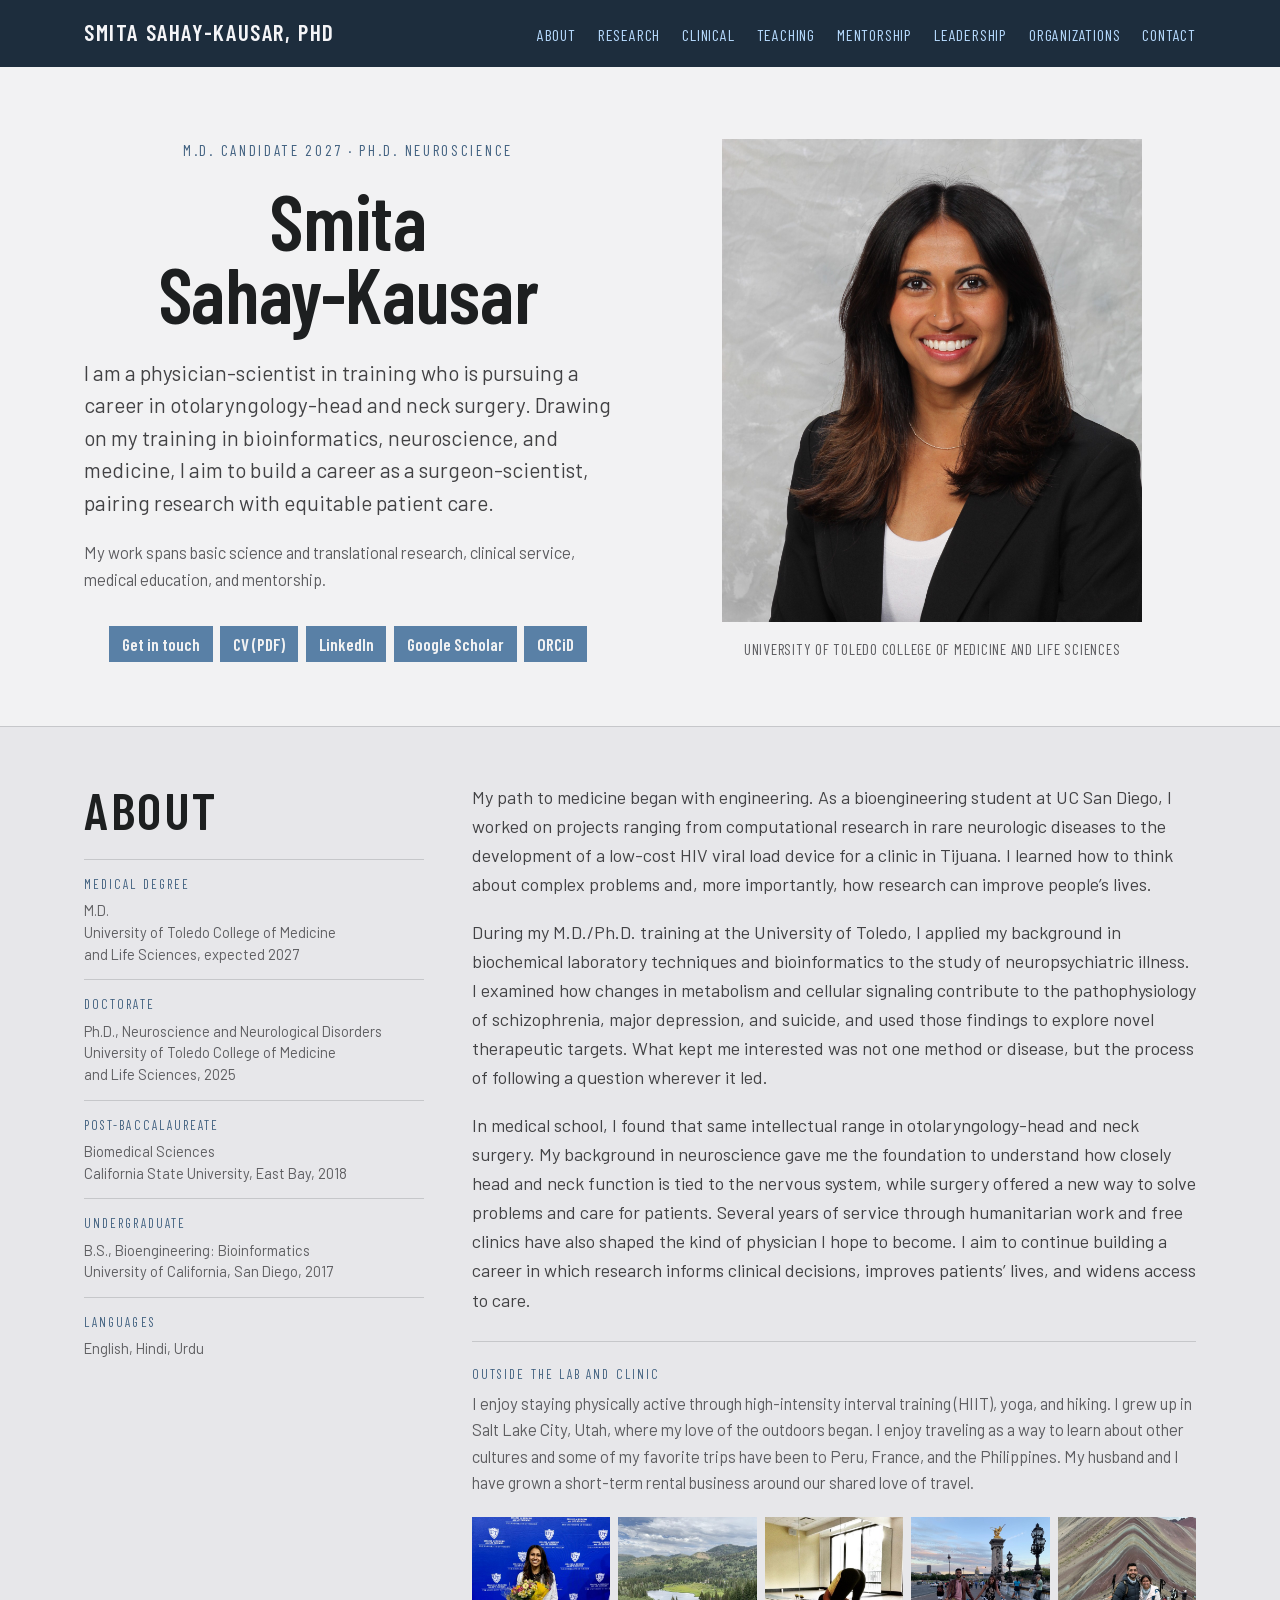
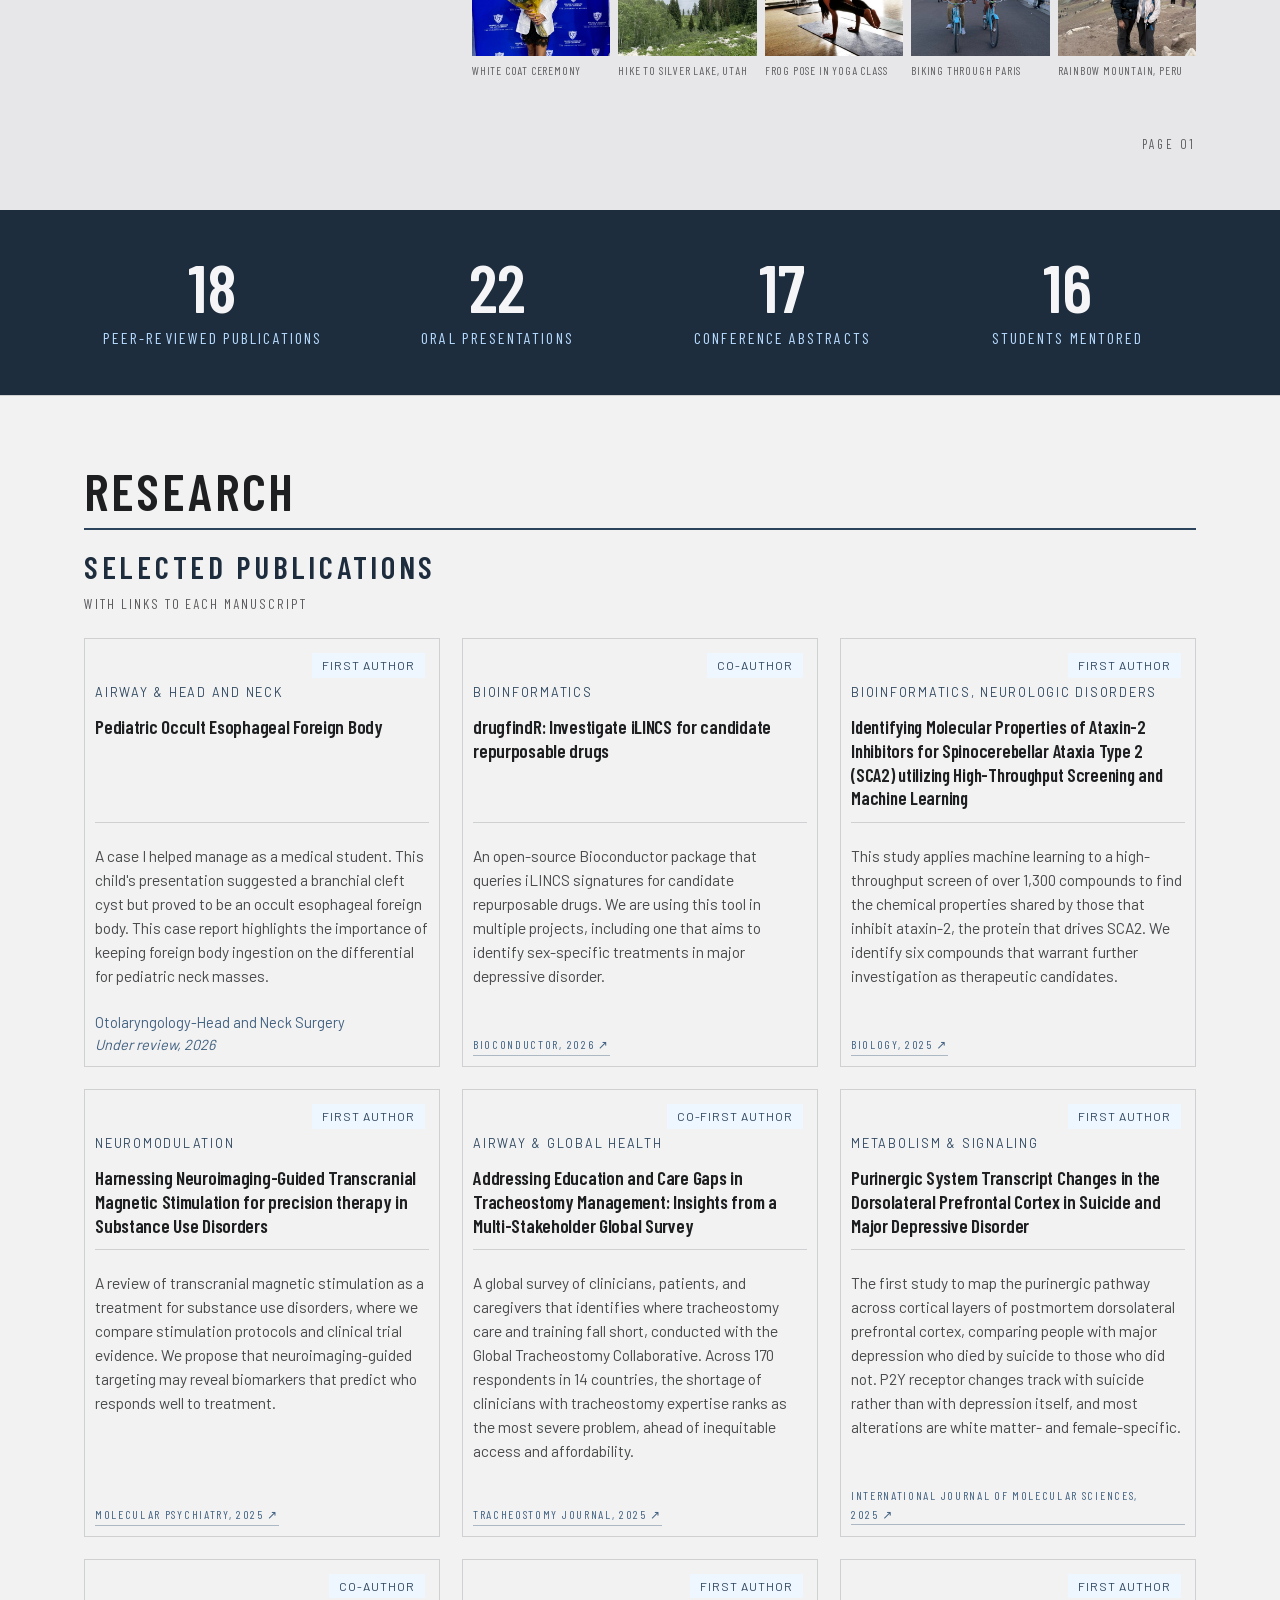
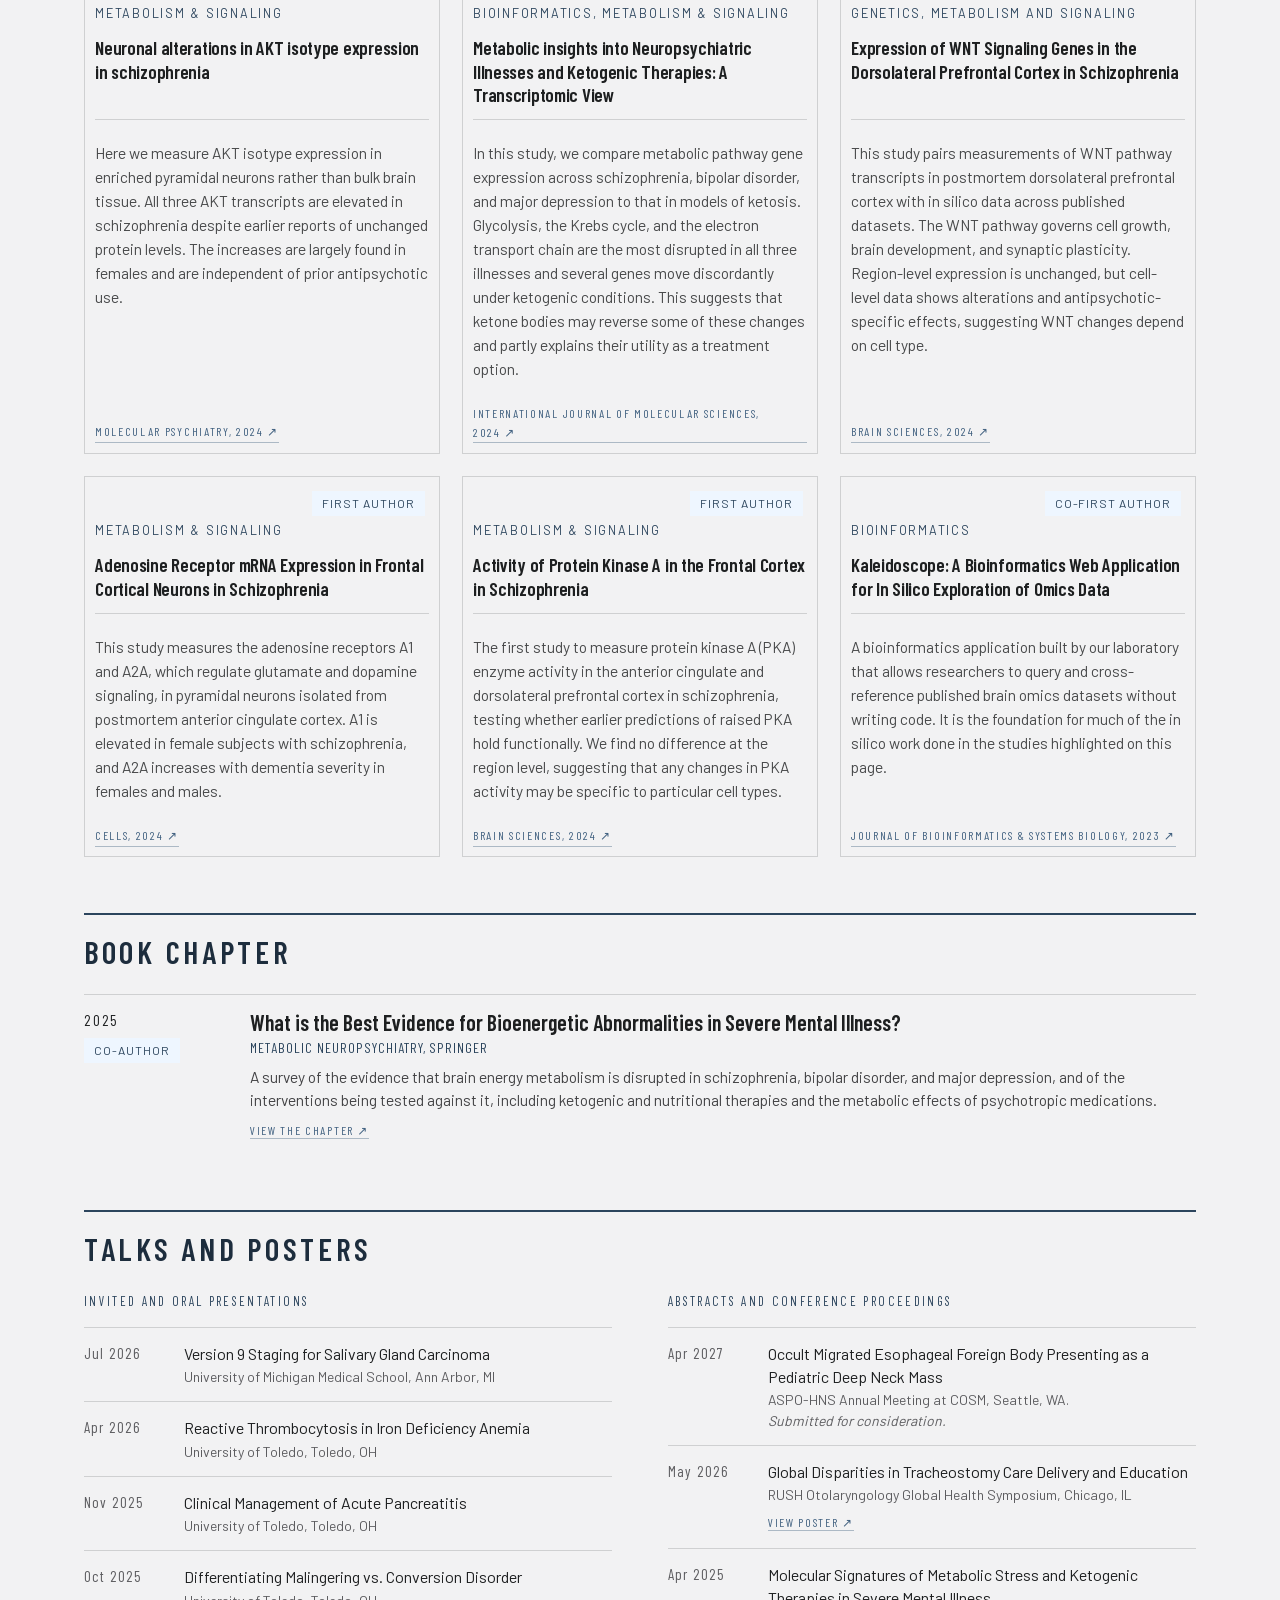
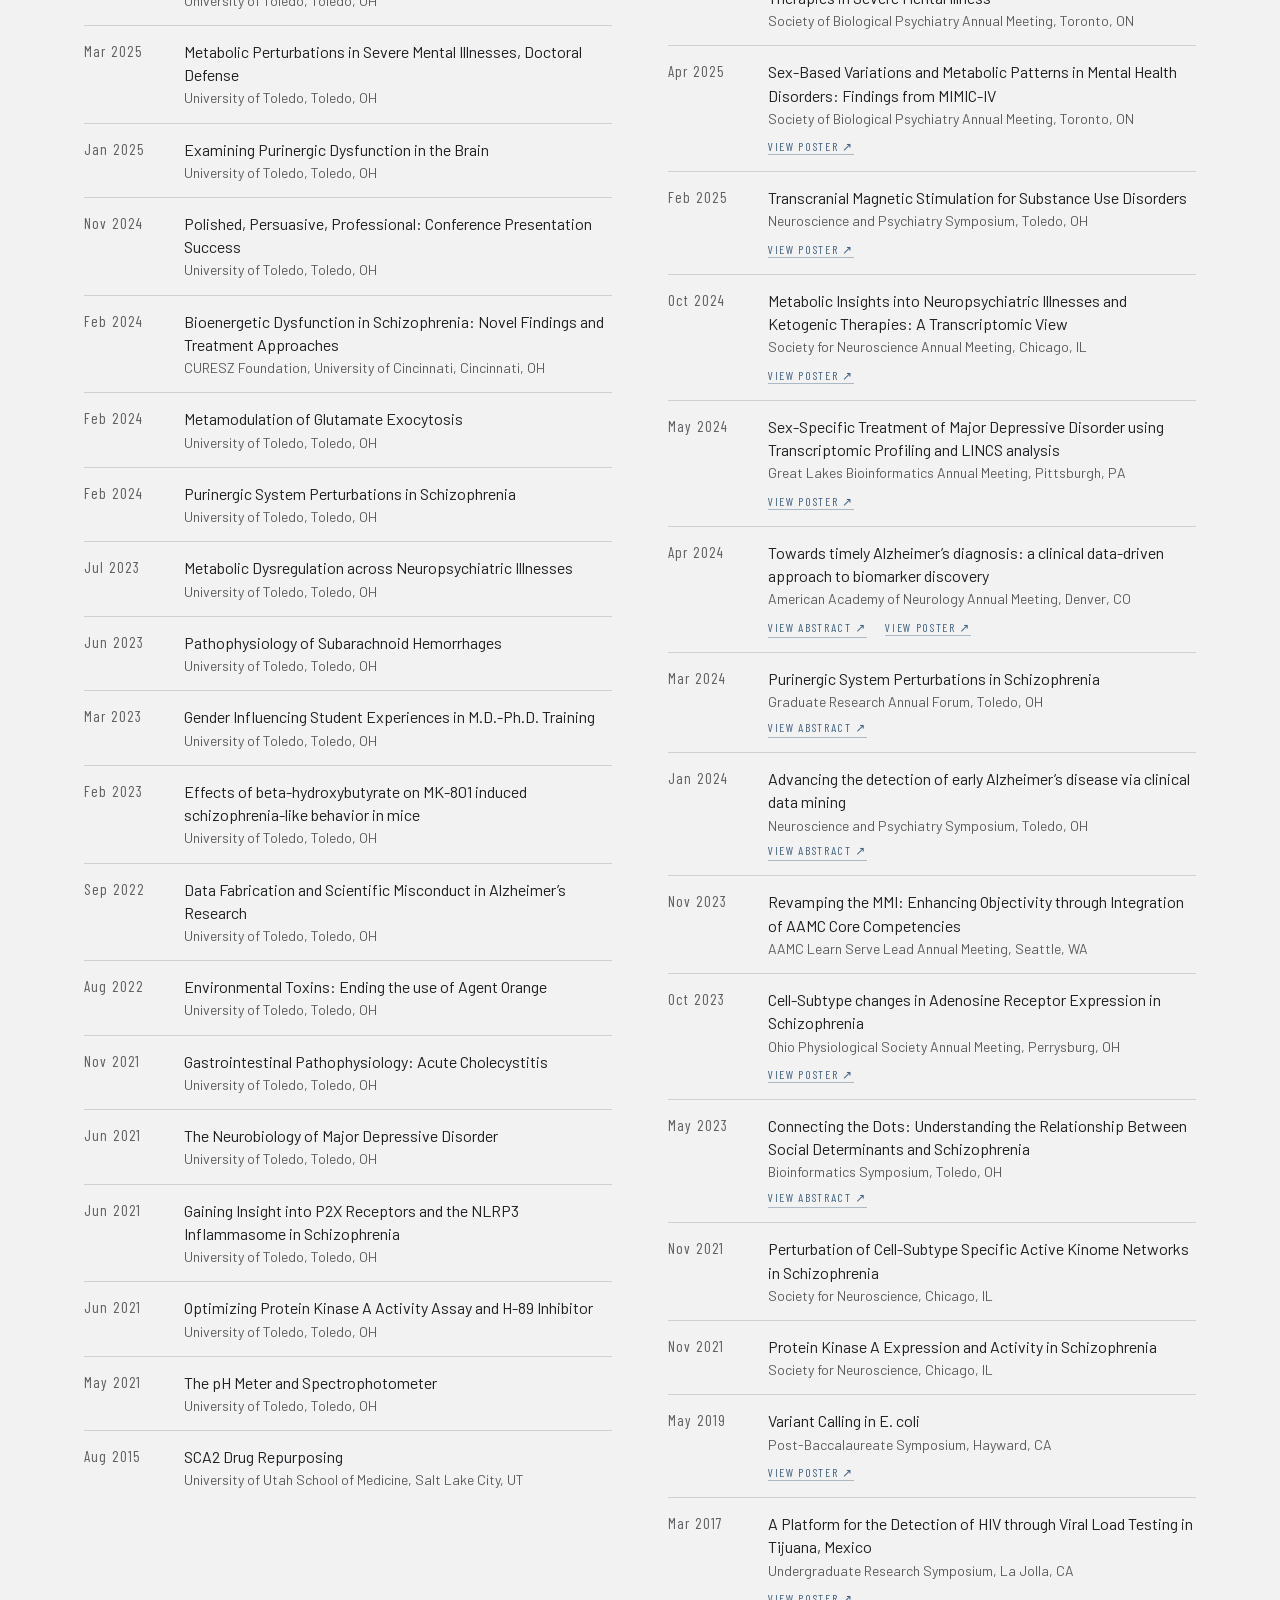
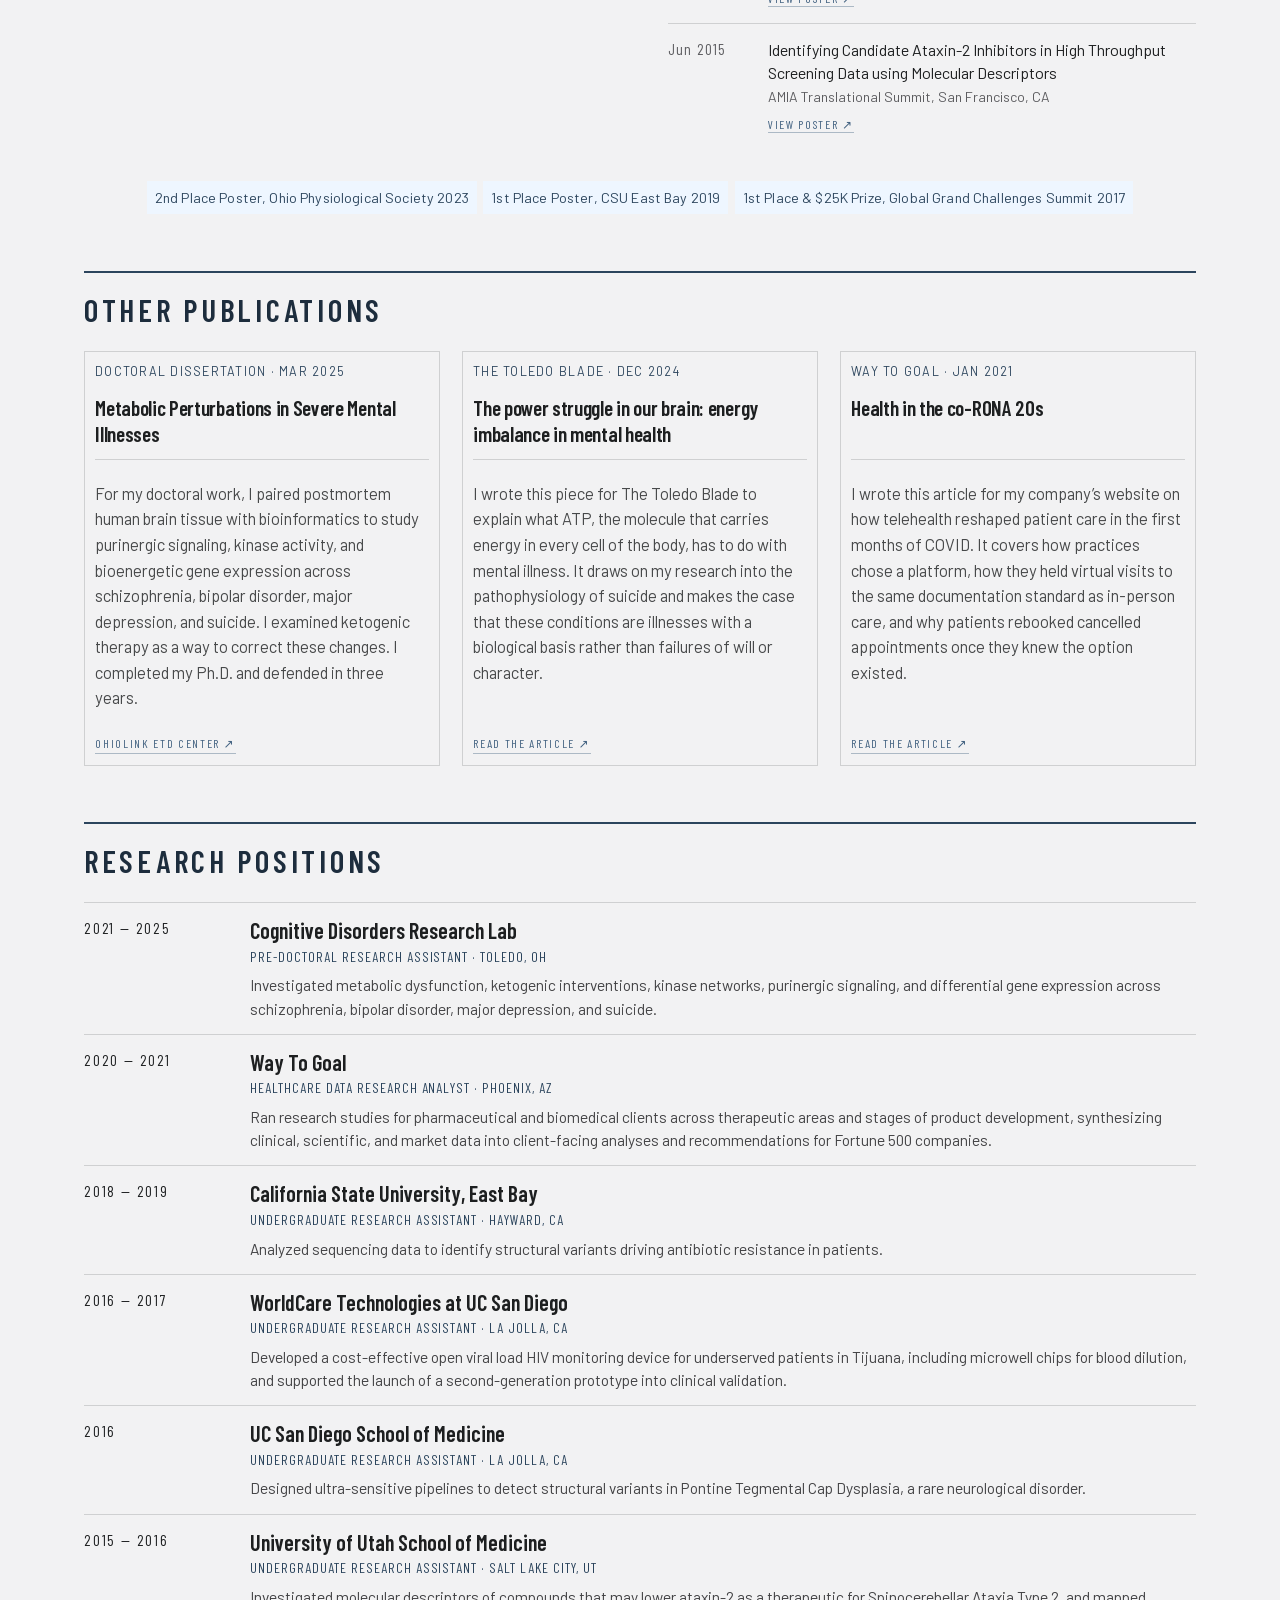
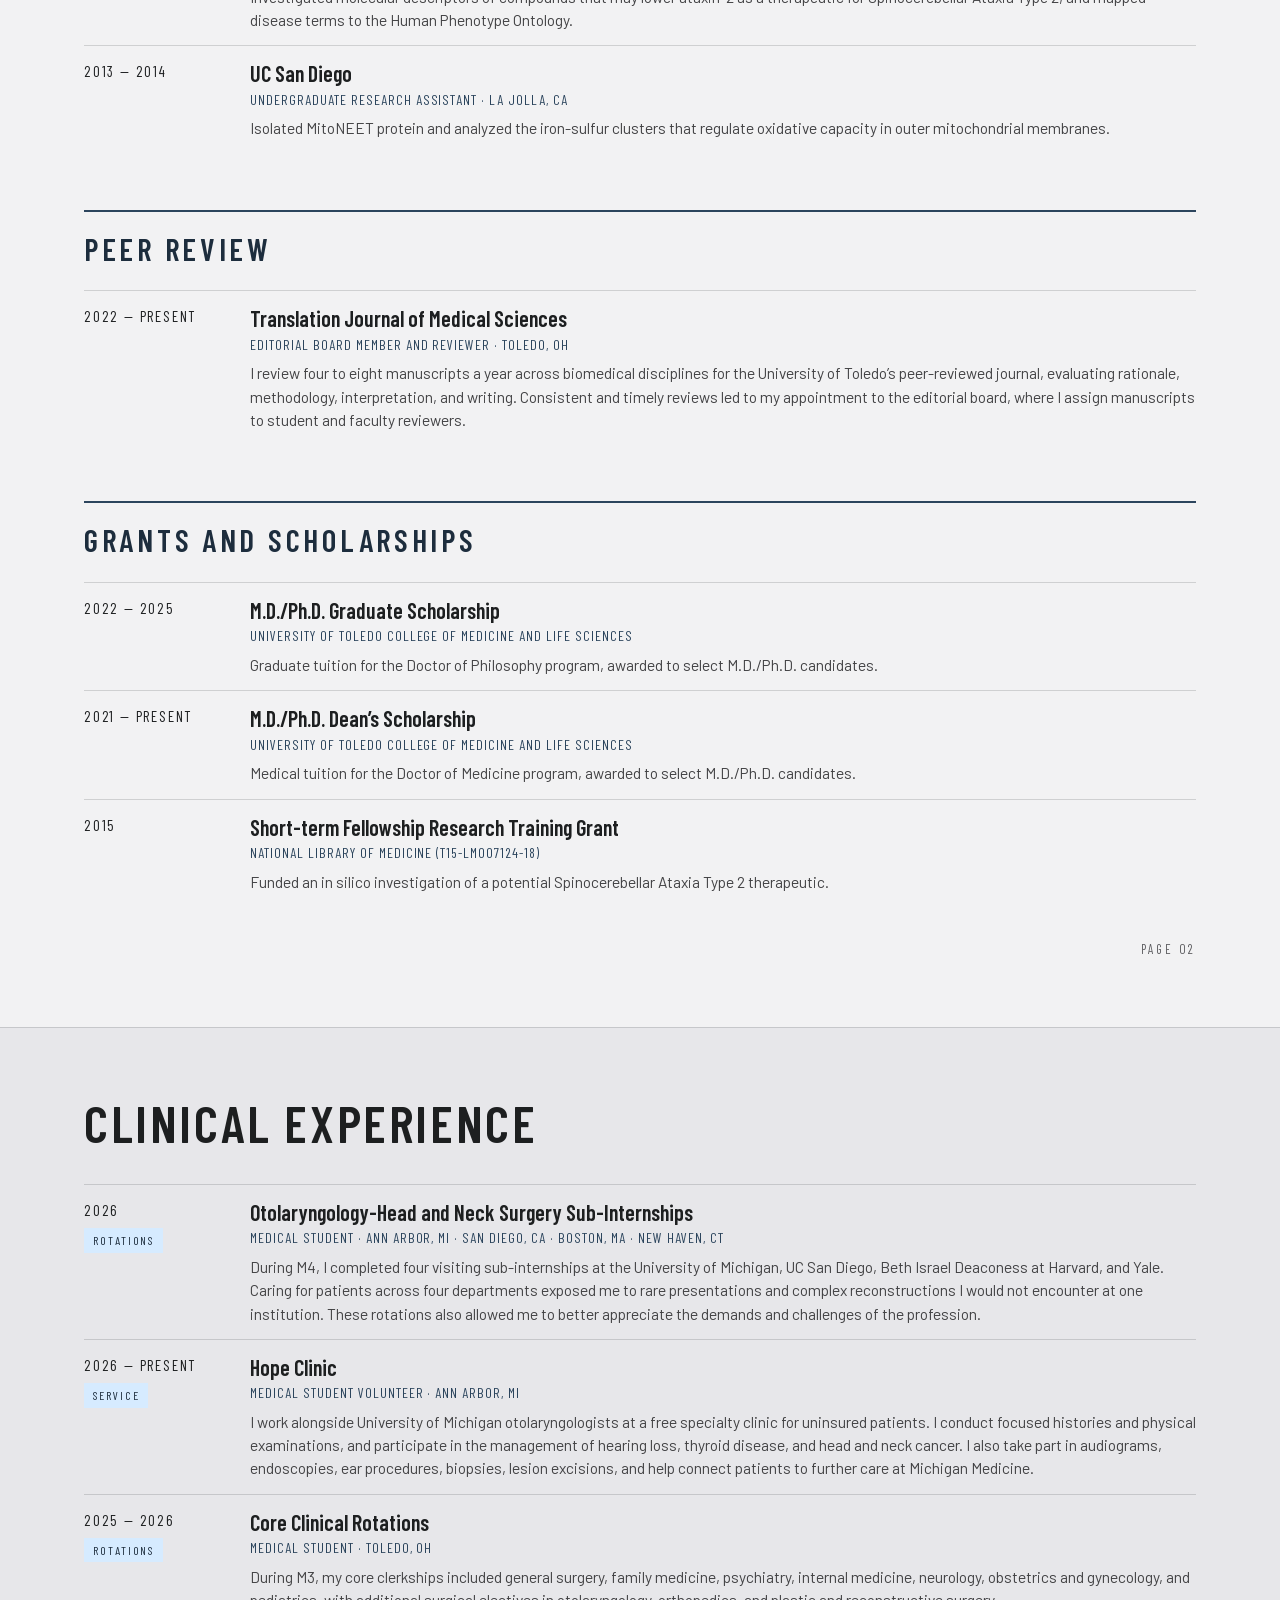
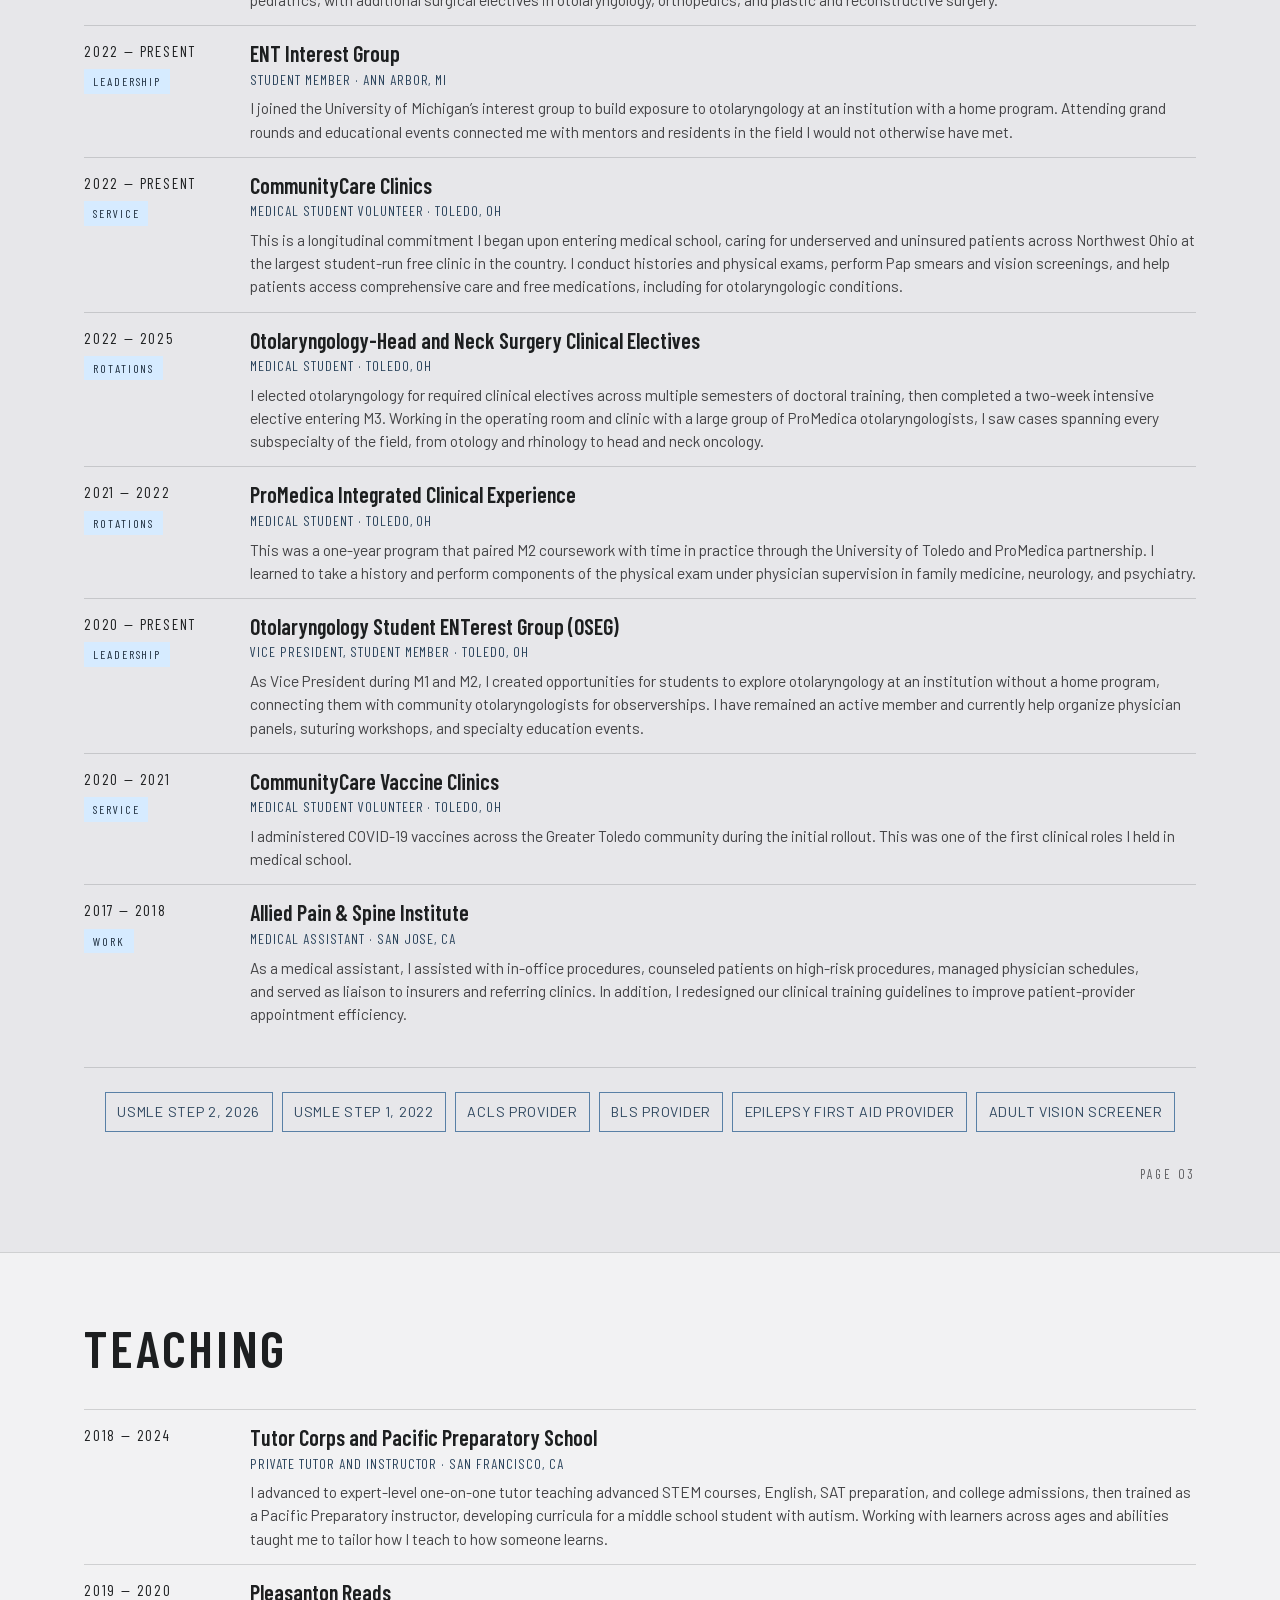
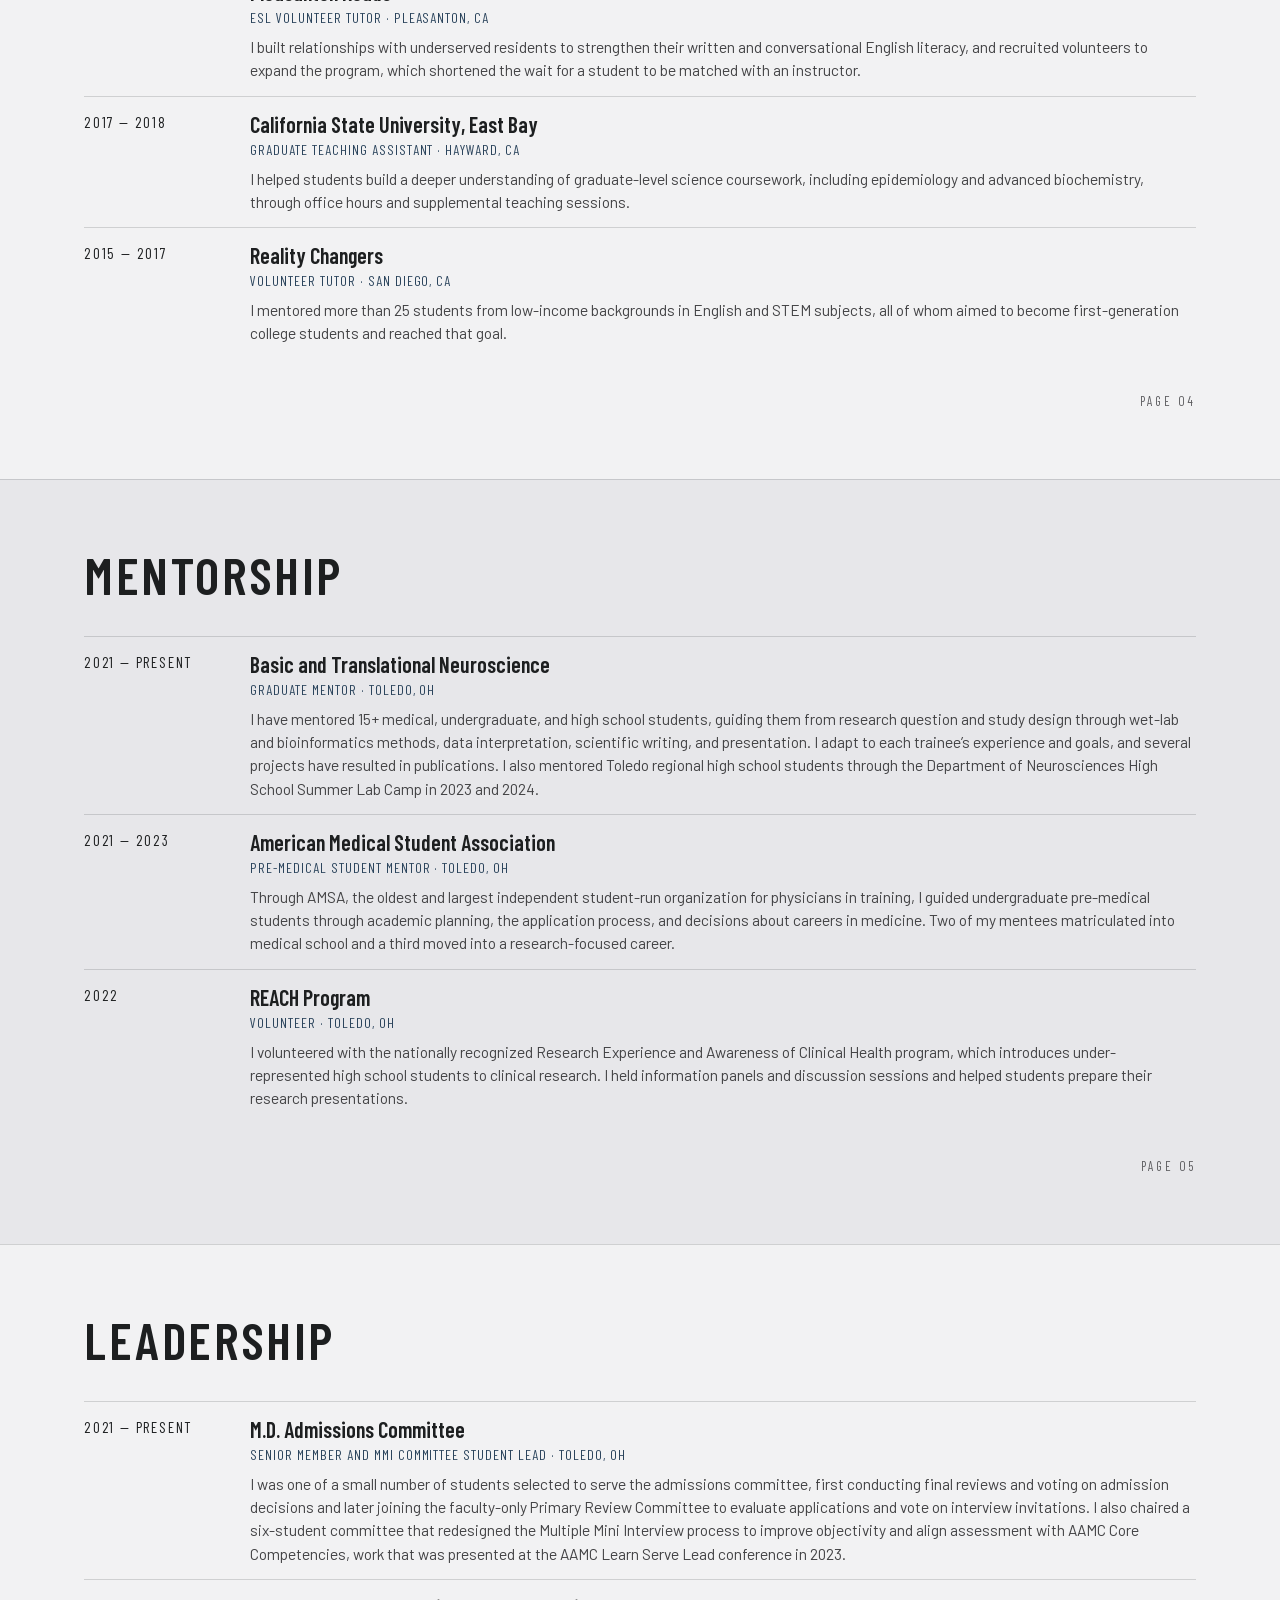
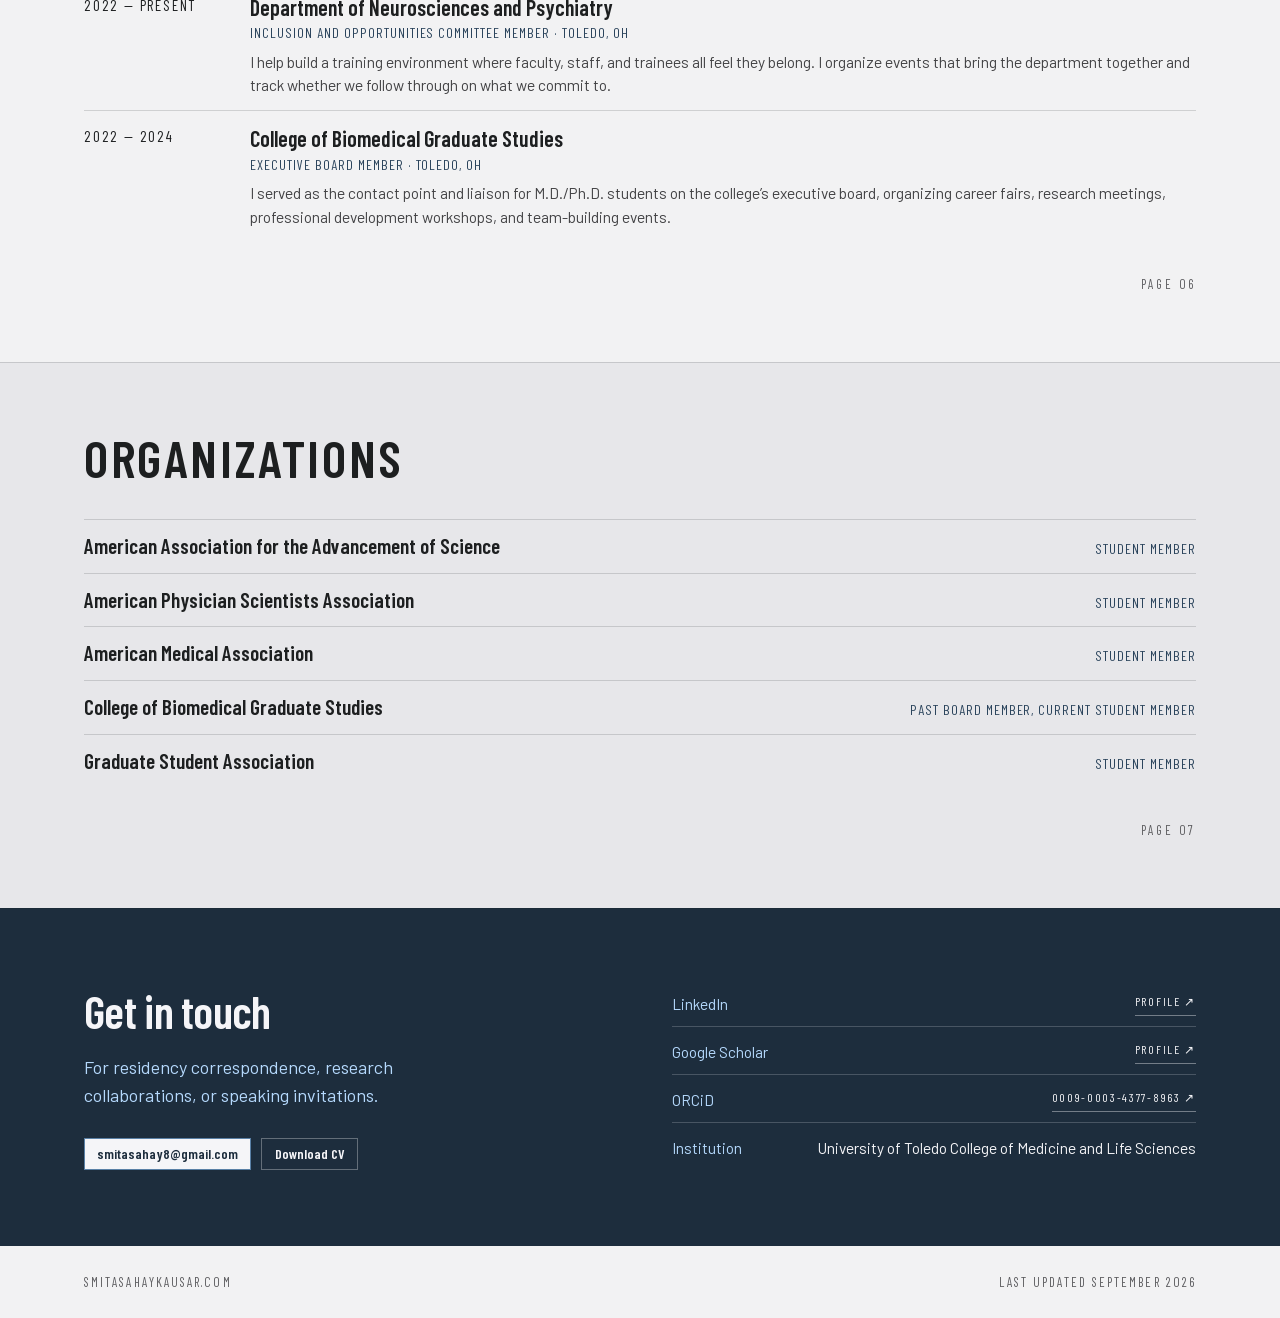
==== index.html @ 35d89036 "Drop the F1000Research record from the row that hosts the poster itself The Sex-Specific MDD row car" ====
<!DOCTYPE html>
<html lang="en">
<head>
<meta charset="utf-8">
<meta name="viewport" content="width=device-width, initial-scale=1">
<title>Smita Sahay-Kausar, Ph.D.</title>
<meta name="description" content="Smita Sahay-Kausar, M.D. candidate and Ph.D. in neuroscience at the University of Toledo College of Medicine and Life Sciences. Physician-scientist in training pursuing otolaryngology-head and neck surgery.">
<meta name="author" content="Smita Sahay-Kausar">
<link rel="icon" href="assets/img/favicon.svg" type="image/svg+xml">
<link rel="canonical" href="https://smitasahaykausar.com/">

<meta property="og:type" content="profile">
<meta property="og:title" content="Smita Sahay-Kausar, Ph.D.">
<meta property="og:description" content="Smita Sahay-Kausar, M.D. candidate and Ph.D. in neuroscience at the University of Toledo College of Medicine and Life Sciences. Physician-scientist in training pursuing otolaryngology-head and neck surgery.">
<meta property="og:url" content="https://smitasahaykausar.com/">
<meta property="og:image" content="https://smitasahaykausar.com/assets/img/portrait.jpg">
<meta property="og:image:alt" content="Smita Sahay-Kausar">
<meta property="og:site_name" content="Smita Sahay-Kausar">
<meta property="og:locale" content="en_US">
<meta name="twitter:card" content="summary_large_image">
<meta name="twitter:image" content="https://smitasahaykausar.com/assets/img/portrait.jpg">

<script type="application/ld+json">{"@context":"https://schema.org","@type":"Person","name":"Smita Sahay-Kausar","givenName":"Smita","familyName":"Sahay-Kausar","url":"https://smitasahaykausar.com/","image":"https://smitasahaykausar.com/assets/img/portrait.jpg","jobTitle":"M.D. Candidate, Ph.D.","description":"Smita Sahay-Kausar, M.D. candidate and Ph.D. in neuroscience at the University of Toledo College of Medicine and Life Sciences. Physician-scientist in training pursuing otolaryngology-head and neck surgery.","alumniOf":{"@type":"CollegeOrUniversity","name":"University of Toledo College of Medicine and Life Sciences"},"affiliation":{"@type":"CollegeOrUniversity","name":"University of Toledo College of Medicine and Life Sciences"},"knowsAbout":["Neuroscience","Bioinformatics","Psychiatry","Otolaryngology-Head and Neck Surgery","Physician-scientist training"],"identifier":{"@type":"PropertyValue","propertyID":"ORCID","value":"https://orcid.org/0009-0003-4377-8963"},"sameAs":["https://www.linkedin.com/in/smita-sahay-kausar-b8041ba9","https://scholar.google.com/citations?user=NZonuhoAAAAJ","https://orcid.org/0009-0003-4377-8963"]}</script>

<link rel="preload" href="assets/fonts/barlow-400-latin.woff2" as="font" type="font/woff2" crossorigin>
<link rel="preload" href="assets/fonts/barlow-condensed-600-latin.woff2" as="font" type="font/woff2" crossorigin>
<link rel="stylesheet" href="assets/css/site.css">
<link rel="stylesheet" href="assets/css/custom.css">
<script>
(function(){
  function init(){
    var header=document.querySelector('header'), hero=document.getElementById('top');
    if(!header||!hero){ return requestAnimationFrame(init); }
    function update(){
      var cut=hero.getBoundingClientRect().bottom-header.offsetHeight-8;
      header.setAttribute('data-mode', cut>0 ? 'dark' : 'light');
    }
    update();
    window.addEventListener('scroll',update,{passive:true});
    window.addEventListener('resize',update);
  }
  if(document.readyState==='loading'){ document.addEventListener('DOMContentLoaded',init); } else { init(); }
})();
</script>
</head>
<body>

<div style="min-height:100vh;background:var(--color-bg)">

  <header data-mode="dark" style="position:sticky;top:0;z-index:20;backdrop-filter:blur(8px);border-bottom:1px solid transparent">
    <div style="max-width:1160px;margin:0 auto;padding:15px 24px;display:flex;flex-wrap:wrap;align-items:baseline;justify-content:space-between;gap:12px 32px">
      <a href="#top" class="om-brand" style="font-family:var(--font-heading);font-weight:600;font-size:23px;letter-spacing:0.07em;text-transform:uppercase">Smita Sahay-Kausar, PhD</a>
      <nav style="display:flex;flex-wrap:wrap;align-items:baseline;justify-content:center;gap:10px 22px;font-size:16px;letter-spacing:0.05em;text-transform:uppercase;font-family:var(--font-heading)">
        <a href="#about">About</a>
        <a href="#research">Research</a>
        <a href="#clinical">Clinical</a>
        <a href="#teaching">Teaching</a>
        <a href="#mentorship">Mentorship</a>
        <a href="#leadership">Leadership</a>
        <a href="#organizations">Organizations</a>
        <a href="#contact">Contact</a>
      </nav>
    </div>
  </header>

  

  <section id="top" style="max-width:1160px;margin:0 auto;padding:72px 24px 64px;display:grid;grid-template-columns:repeat(auto-fit,minmax(340px,1fr));gap:56px;align-items:center">
    <div>
      <div style="display:flex;align-items:center;justify-content:center;gap:12px;margin-bottom:22px">
        <span style="font-family: var(--font-heading); font-size: 15px; letter-spacing: 0.18em; text-transform: uppercase; color: var(--color-accent-700); text-align: center">M.D. Candidate 2027 · Ph.D. Neuroscience</span>
      </div>
      <h1 style="font-family: var(--font-heading); font-weight: 600; font-size: clamp(44px,8vw,78px); line-height: 0.94; letter-spacing: -0.005em; margin: 0 0 26px; text-align: center">Smita <br>Sahay-Kausar</h1>
      <p style="font-size:21px;line-height:1.55;max-width:53ch;margin:0 0 20px;color:var(--color-neutral-800);text-wrap:pretty">I am a physician-scientist in training who is pursuing a career in otolaryngology-head and neck surgery. Drawing on my training in bioinformatics, neuroscience, and medicine, I aim to build a career as a surgeon-scientist, pairing research with equitable patient care.<br></p>
      <p style="font-size:16.5px;line-height:1.6;max-width:56ch;margin:0 0 34px;color:var(--color-neutral-700);text-wrap:pretty">My work spans basic science and translational research, clinical service, medical education, and mentorship.</p>
      <div style="display:flex;flex-wrap:nowrap;gap:0.5em;justify-content:center;margin:0 auto;container-type:inline-size">
        <a class="btn btn-primary" href="#contact" style="font-size:clamp(12px,3.4cqi,17px);padding-left:0.7em;padding-right:0.7em;white-space:nowrap">Get in touch</a>
        <a class="btn btn-primary pdf-link" data-pdf hidden href="cv/smita-sahay-kausar-cv.pdf" style="font-size:clamp(12px,3.4cqi,17px);padding-left:0.7em;padding-right:0.7em;white-space:nowrap" target="_blank" rel="noopener noreferrer">CV (PDF)</a>
        <a class="btn btn-primary" href="https://www.linkedin.com/in/smita-sahay-kausar-b8041ba9" style="font-size:clamp(12px,3.4cqi,17px);padding-left:0.7em;padding-right:0.7em;white-space:nowrap" target="_blank" rel="noopener noreferrer">LinkedIn</a>
        <a class="btn btn-primary" href="https://scholar.google.com/citations?user=NZonuhoAAAAJ" style="font-size:clamp(12px,3.4cqi,17px);padding-left:0.7em;padding-right:0.7em;white-space:nowrap" target="_blank" rel="noopener noreferrer">Google Scholar</a>
        <a class="btn btn-primary" href="https://orcid.org/0009-0003-4377-8963" style="font-size:clamp(12px,3.4cqi,17px);padding-left:0.7em;padding-right:0.7em;white-space:nowrap" target="_blank" rel="noopener noreferrer">ORCiD</a>
      </div>
    </div>
    <div style="display:flex;flex-direction:column;align-items:center">
      <div style="position:relative;width:100%;max-width:420px;overflow:hidden;background:var(--color-neutral-200)">
        <div style="width:100%;padding-top:115%"></div>
        <img src="assets/img/portrait.jpg" alt="Smita Sahay-Kausar" style="position:absolute;top:0;left:0;width:100%;height:100%;object-fit:cover;object-position:62% 36%;transform:scale(1);transform-origin:62% 36%;display:block">
      </div>
      <p style="font-family:var(--font-heading);font-size:clamp(11px,1.35vw,15px);letter-spacing:0.05em;text-transform:uppercase;color:var(--color-neutral-700);margin:16px auto 0;width:max-content;text-align:center;white-space:nowrap">University of Toledo College of Medicine and Life Sciences</p>
    </div>
  </section><section id="about" style="border-top:1px solid var(--color-divider);background:var(--color-neutral-200)">
    <div style="max-width:1160px;margin:0 auto;padding:56px 24px;display:grid;grid-template-columns:minmax(300px,340px) minmax(0,1fr);gap:24px 48px;align-items:start">
      <div>
        <h2 style="font-family:var(--font-heading);font-weight:600;font-size:clamp(38px,5.5vw,52px);line-height:1;letter-spacing:0.05em;text-transform:uppercase;margin:0 0 24px">About</h2>
        <div style="display:flex;flex-direction:column;gap:14px">
          <div style="padding:14px 0 0;border-top:1px solid var(--color-divider)">
            <div style="font-family:var(--font-heading);font-size:13px;letter-spacing:0.16em;text-transform:uppercase;color:var(--color-accent-700);margin-bottom:6px">Medical degree</div>
            <div style="font-size:14.5px;line-height:1.5;color:var(--color-neutral-700)">M.D.<br>University of Toledo College of Medicine<br>and Life Sciences, expected 2027</div>
          </div>
          <div style="padding:14px 0 0;border-top:1px solid var(--color-divider)">
            <div style="font-family:var(--font-heading);font-size:13px;letter-spacing:0.16em;text-transform:uppercase;color:var(--color-accent-700);margin-bottom:6px">Doctorate</div>
            <div style="font-size:14.5px;line-height:1.5;color:var(--color-neutral-700)"><span style="white-space:nowrap">Ph.D., Neuroscience and Neurological Disorders</span><br>University of Toledo College of Medicine<br>and Life Sciences, 2025</div>
          </div>
          <div style="padding:14px 0 0;border-top:1px solid var(--color-divider)">
            <div style="font-family:var(--font-heading);font-size:13px;letter-spacing:0.16em;text-transform:uppercase;color:var(--color-accent-700);margin-bottom:6px">Post-baccalaureate</div>
            <div style="font-size:14.5px;line-height:1.5;color:var(--color-neutral-700)">Biomedical Sciences<br>California State University, East Bay, 2018</div>
          </div>
          <div style="padding:14px 0 0;border-top:1px solid var(--color-divider)">
            <div style="font-family:var(--font-heading);font-size:13px;letter-spacing:0.16em;text-transform:uppercase;color:var(--color-accent-700);margin-bottom:6px">Undergraduate</div>
            <div style="font-size:14.5px;line-height:1.5;color:var(--color-neutral-700)">B.S., Bioengineering: Bioinformatics<br>University of California, San Diego, 2017</div>
          </div>
          <div style="padding:14px 0 0;border-top:1px solid var(--color-divider)">
            <div style="font-family:var(--font-heading);font-size:13px;letter-spacing:0.16em;text-transform:uppercase;color:var(--color-accent-700);margin-bottom:6px">Languages</div>
            <div style="font-size:14.5px;line-height:1.5;color:var(--color-neutral-700)">English, Hindi, Urdu</div>
          </div>
        </div>
      </div>
      <div>
        <p style="font-size:18px;line-height:1.62;margin:0 0 18px;color:var(--color-neutral-800);text-wrap:pretty">My path to medicine began with engineering. As a bioengineering student at UC San Diego, I worked on projects ranging from computational research in rare neurologic diseases to the development of a low-cost HIV viral load device for a clinic in Tijuana. I learned how to think about complex problems and, more importantly, how research can improve people’s lives.</p>
        <p style="font-size:18px;line-height:1.62;margin:0 0 18px;color:var(--color-neutral-800);text-wrap:pretty">During my M.D./Ph.D. training at the University of Toledo, I applied my background in biochemical laboratory techniques and bioinformatics to the study of neuropsychiatric illness. I examined how changes in metabolism and cellular signaling contribute to the pathophysiology of schizophrenia, major depression, and suicide, and used those findings to explore novel therapeutic targets. What kept me interested was not one method or disease, but the process of following a question wherever it led.</p>
        <p style="font-size:18px;line-height:1.62;margin:0 0 18px;color:var(--color-neutral-800);text-wrap:pretty">In medical school, I found that same intellectual range in otolaryngology-head and neck surgery. My background in neuroscience gave me the foundation to understand how closely head and neck function is tied to the nervous system, while surgery offered a new way to solve problems and care for patients. Several years of service through humanitarian work and free clinics have also shaped the kind of physician I hope to become. I aim to continue building a career in which research informs clinical decisions, improves patients’ lives, and widens access to care.</p>
        <div style="margin:26px 0 0;padding:22px 0 0;border-top:1px solid var(--color-divider);display:block">
          <div>
            <div style="font-family:var(--font-heading);font-size:13px;letter-spacing:0.16em;text-transform:uppercase;color:var(--color-accent-700);margin-bottom:6px">Outside the lab and clinic</div>
            <p style="font-size:16.5px;line-height:1.6;margin:0;color:var(--color-neutral-700);text-wrap:pretty">I enjoy staying physically active through high-intensity interval training (HIIT), yoga, and hiking. I grew up in Salt Lake City, Utah, where my love of the outdoors began. I enjoy traveling as a way to learn about other cultures and some of my favorite trips have been to Peru, France, and the Philippines. My husband and I have grown a short-term rental business around our shared love of travel.</p>
          </div>
        </div>
        <div style="margin:22px 0 0;display:grid;grid-template-columns:repeat(5,minmax(0,1fr));gap:8px">
            <figure style="margin:0">
              <div style="position:relative;aspect-ratio:1/1;overflow:hidden;background:var(--color-neutral-200)">
                <img src="assets/img/white-coat-ceremony.jpg" alt="White Coat Ceremony" style="position:absolute;top:0;left:0;width:100%;height:100%;object-fit:cover;display:block">
              </div>
              <figcaption style="margin:7px 0 0;font-family:var(--font-heading);font-size:11.5px;letter-spacing:0.07em;text-transform:uppercase;line-height:1.3;overflow-wrap:anywhere;color:var(--color-neutral-700)">White Coat Ceremony</figcaption>
            </figure>
            <figure style="margin:0">
              <div style="position:relative;aspect-ratio:1/1;overflow:hidden;background:var(--color-neutral-200)">
                <img src="assets/img/silver-lake-utah.jpg" alt="Hike to Silver Lake in Utah" style="position:absolute;top:0;left:0;width:100%;height:100%;object-fit:cover;display:block">
              </div>
              <figcaption style="margin:7px 0 0;font-family:var(--font-heading);font-size:11.5px;letter-spacing:0.07em;text-transform:uppercase;line-height:1.3;overflow-wrap:anywhere;color:var(--color-neutral-700)">HIKE TO SILVER LAKE, UTAH</figcaption>
            </figure>
            <figure style="margin:0">
              <div style="position:relative;aspect-ratio:1/1;overflow:hidden;background:var(--color-neutral-200)">
                <img src="assets/img/yoga.jpg" alt="Frog pose in yoga class" style="position:absolute;top:0;left:0;width:100%;height:100%;object-fit:cover;display:block">
              </div>
              <figcaption style="margin:7px 0 0;font-family:var(--font-heading);font-size:11.5px;letter-spacing:0.07em;text-transform:uppercase;line-height:1.3;overflow-wrap:anywhere;color:var(--color-neutral-700)">Frog pose in yoga class</figcaption>
            </figure>
            <figure style="margin:0">
              <div style="position:relative;aspect-ratio:1/1;overflow:hidden;background:var(--color-neutral-200)">
                <img src="assets/img/paris.jpg" alt="Biking through Paris" style="position:absolute;top:0;left:0;width:100%;height:100%;object-fit:cover;display:block">
              </div>
              <figcaption style="margin:7px 0 0;font-family:var(--font-heading);font-size:11.5px;letter-spacing:0.07em;text-transform:uppercase;line-height:1.3;overflow-wrap:anywhere;color:var(--color-neutral-700)">Biking through Paris</figcaption>
            </figure>
            <figure style="margin:0">
              <div style="position:relative;aspect-ratio:1/1;overflow:hidden;background:var(--color-neutral-200)">
                <img src="assets/img/rainbow-mountain-peru.jpg" alt="Top of Rainbow Mountain, Peru" style="position:absolute;top:0;left:0;width:100%;height:100%;object-fit:cover;display:block">
              </div>
              <figcaption style="margin:7px 0 0;font-family:var(--font-heading);font-size:11.5px;letter-spacing:0.07em;text-transform:uppercase;line-height:1.3;overflow-wrap:anywhere;color:var(--color-neutral-700)">RAINBOW MOUNTAIN, PERU</figcaption>
            </figure>
        </div>
      </div>
      <div style="grid-column:1/-1;font-family:var(--font-heading);font-size:13px;letter-spacing:0.2em;text-transform:uppercase;color:var(--color-neutral-700);text-align:right;margin-top:32px">Page 01</div>
    </div>
  </section>

  <section style="background:var(--color-accent-900);color:var(--color-neutral-100)">
    <div style="max-width:1160px;margin:0 auto;padding:44px 24px;display:grid;grid-template-columns:repeat(auto-fit,minmax(200px,1fr));gap:28px;text-align:center;justify-items:center">
      <div>
        <div style="font-family:var(--font-heading);font-size:clamp(52px,7vw,68px);line-height:0.95;font-weight:600">18</div>
        <div style="font-family:var(--font-heading);font-size:16px;letter-spacing:0.13em;text-transform:uppercase;color:var(--color-accent-300);margin-top:8px">Peer-reviewed publications</div>
      </div>
      <div>
        <div style="font-family:var(--font-heading);font-size:clamp(52px,7vw,68px);line-height:0.95;font-weight:600">22</div>
        <div style="font-family:var(--font-heading);font-size:16px;letter-spacing:0.13em;text-transform:uppercase;color:var(--color-accent-300);margin-top:8px">Oral presentations</div>
      </div>
      <div>
        <div style="font-family:var(--font-heading);font-size:clamp(52px,7vw,68px);line-height:0.95;font-weight:600">17</div>
        <div style="font-family:var(--font-heading);font-size:16px;letter-spacing:0.13em;text-transform:uppercase;color:var(--color-accent-300);margin-top:8px">Conference abstracts</div>
      </div>
      <div>
        <div style="font-family:var(--font-heading);font-size:clamp(52px,7vw,68px);line-height:0.95;font-weight:600">16</div>
        <div style="font-family:var(--font-heading);font-size:16px;letter-spacing:0.13em;text-transform:uppercase;color:var(--color-accent-300);margin-top:8px">Students mentored</div>
      </div>
    </div>
  </section>

  <section id="research" style="border-top:1px solid var(--color-divider)">
    <div style="max-width:1160px;margin:0 auto;padding:68px 24px">
      <div style="margin-bottom:12px">
        <h2 style="font-family:var(--font-heading);font-weight:600;font-size:clamp(38px,5.5vw,52px);line-height:1;letter-spacing:0.05em;text-transform:uppercase;margin:0">Research</h2>
      </div>
      <div style="margin:8px 0 24px;padding-top:20px;border-top:2px solid var(--color-accent-800)">
        <h3 style="font-family:var(--font-heading);font-weight:600;font-size:clamp(24px,2.9vw,31px);letter-spacing:0.12em;text-transform:uppercase;color:var(--color-accent-900);margin:0">SELECTED PUBLICATIONS</h3>
        <p style="font-family:var(--font-heading);font-size:14px;letter-spacing:0.14em;line-height:1.5;margin:8px 0 0;color:var(--color-neutral-700)">WITH LINKS TO EACH MANUSCRIPT</p>
      </div>
      <div style="display:grid;grid-template-columns:repeat(auto-fit,minmax(280px,1fr));gap:22px;grid-auto-rows:auto">
        <article class="card" data-paper-pdf="papers/2026-pediatric-esophageal-foreign-body.pdf" data-paper-title="Pediatric Occult Esophageal Foreign Body" data-paper-venue="Otolaryngology-Head and Neck Surgery, under review" style="border:1px solid var(--color-divider);position:relative;display:grid;grid-row:span 4;grid-template-rows:subgrid;align-content:start;padding-top:44px">
          <span class="tag tag-accent" style="position:absolute;top:14px;right:14px;font-size:12px;text-transform:uppercase;letter-spacing:0.08em">First Author</span>
          <div class="card-kicker" style="font-size:12.5px;color:var(--color-accent-800);letter-spacing:0.14em">Airway &amp; head and neck</div>
          <h3 class="card-title" style="font-size:19px;line-height:1.25;margin:6px 0 0;display:flex;align-items:flex-start;border-bottom:1px solid var(--color-divider);padding-bottom:12px">Pediatric Occult Esophageal Foreign Body</h3>
          <p class="card-body" style="font-size:15.5px;line-height:1.55;margin:14px 0 0;align-self:start">A case I helped manage as a medical student. This child's presentation suggested a branchial cleft cyst but proved to be an occult esophageal foreign body. This case report highlights the importance of keeping foreign body ingestion on the differential for pediatric neck masses.</p>
          <div class="card-meta" style="font-size:14.5px;padding-top:16px;container-type:inline-size;align-self:end;color:var(--color-accent-700);display:block"><span style="font-size:14.5px;white-space:nowrap">Otolaryngology-Head and Neck Surgery</span><br><em>Under review, 2026</em><div class="paper-actions" data-pdf hidden><button class="paper-read" type="button">Read paper</button><a href="papers/2026-pediatric-esophageal-foreign-body.pdf" class="pdf-a" download>PDF</a></div></div>
        </article>
        <article class="card" data-paper-pdf="papers/2026-drugfindr.pdf" data-paper-title="drugfindR: Investigate iLINCS for candidate repurposable drugs" data-paper-venue="Bioconductor, 2026" style="border:1px solid var(--color-divider);position:relative;display:grid;grid-row:span 4;grid-template-rows:subgrid;align-content:start;padding-top:44px">
          <span class="tag tag-accent" style="position:absolute;top:14px;right:14px;font-size:12px;text-transform:uppercase;letter-spacing:0.08em">Co-Author</span>
          <div class="card-kicker" style="font-size:12.5px;color:var(--color-accent-800);letter-spacing:0.14em">Bioinformatics</div>
          <h3 class="card-title" style="font-size:19px;line-height:1.25;margin:6px 0 0;display:flex;align-items:flex-start;border-bottom:1px solid var(--color-divider);padding-bottom:12px">drugfindR: Investigate iLINCS for candidate repurposable drugs</h3>
          <p class="card-body" style="font-size:15.5px;line-height:1.55;margin:14px 0 0;align-self:start">An open-source Bioconductor package that queries iLINCS signatures for candidate repurposable drugs. We are using this tool in multiple projects, including one that aims to identify sex-specific treatments in major depressive disorder.</p>
          <div class="card-meta" style="font-size:14.5px;padding-top:16px;container-type:inline-size;align-self:end"><a href="https://doi.org/10.18129/B9.bioc.drugfindR" style="color:var(--color-accent-700)" target="_blank" rel="noopener noreferrer">Bioconductor, 2026</a><div class="paper-actions" data-pdf hidden><button class="paper-read" type="button">Read paper</button><a href="papers/2026-drugfindr.pdf" class="pdf-a" download>PDF</a></div></div>
        </article>
        <article class="card" data-paper-pdf="papers/2025-ataxin2-sca2-machine-learning.pdf" data-paper-title="Identifying Molecular Properties of Ataxin-2 Inhibitors for Spinocerebellar Ataxia Type 2 (SCA2) utilizing High-Throughput Screening and Machine Learning" data-paper-venue="Biology, 2025" style="border:1px solid var(--color-divider);position:relative;display:grid;grid-row:span 4;grid-template-rows:subgrid;align-content:start;padding-top:44px">
          <span class="tag tag-accent" style="position:absolute;top:14px;right:14px;font-size:12px;text-transform:uppercase;letter-spacing:0.08em">First Author</span>
          <div class="card-kicker" style="font-size:12.5px;color:var(--color-accent-800);container-type:inline-size"><span style="display:block;font-size:clamp(9.5px,4.05cqi,12.5px);letter-spacing:0.14em;white-space:nowrap">Bioinformatics, Neurologic Disorders</span></div>
          <h3 class="card-title" style="font-size:clamp(16px,1.45vw,19px);line-height:1.28;margin:6px 0 0;display:flex;align-items:flex-start;border-bottom:1px solid var(--color-divider);padding-bottom:12px">Identifying Molecular Properties of Ataxin-2 Inhibitors for Spinocerebellar Ataxia Type 2 (SCA2) utilizing High-Throughput Screening and Machine Learning</h3>
          <p class="card-body" style="font-size:15.5px;line-height:1.55;margin:14px 0 0;align-self:start">This study applies machine learning to a high-throughput screen of over 1,300 compounds to find the chemical properties shared by those that inhibit ataxin-2, the protein that drives SCA2. We identify six compounds that warrant further investigation as therapeutic candidates.</p>
          <div class="card-meta" style="font-size:14.5px;padding-top:16px;container-type:inline-size;align-self:end"><a href="https://doi.org/10.3390/biology14050522" style="color:var(--color-accent-700)" target="_blank" rel="noopener noreferrer">Biology, 2025</a><div class="paper-actions" data-pdf hidden><button class="paper-read" type="button">Read paper</button><a href="papers/2025-ataxin2-sca2-machine-learning.pdf" class="pdf-a" download>PDF</a></div></div>
        </article>
        <article class="card" data-paper-pdf="papers/2025-tms-substance-use-disorders.pdf" data-paper-title="Harnessing Neuroimaging-Guided Transcranial Magnetic Stimulation for precision therapy in Substance Use Disorders" data-paper-venue="Molecular Psychiatry, 2025" style="border:1px solid var(--color-divider);position:relative;display:grid;grid-row:span 4;grid-template-rows:subgrid;align-content:start;padding-top:44px">
          <span class="tag tag-accent" style="position:absolute;top:14px;right:14px;font-size:12px;text-transform:uppercase;letter-spacing:0.08em">First Author</span>
          <div class="card-kicker" style="font-size:12.5px;color:var(--color-accent-800);letter-spacing:0.14em">Neuromodulation</div>
          <h3 class="card-title" style="font-size:19px;line-height:1.25;margin:6px 0 0;display:flex;align-items:flex-start;border-bottom:1px solid var(--color-divider);padding-bottom:12px">Harnessing Neuroimaging-Guided Transcranial Magnetic Stimulation for precision therapy in Substance Use Disorders</h3>
          <p class="card-body" style="font-size:15.5px;line-height:1.55;margin:14px 0 0;align-self:start">A review of transcranial magnetic stimulation as a treatment for substance use disorders, where we compare stimulation protocols and clinical trial evidence. We propose that neuroimaging-guided targeting may reveal biomarkers that predict who responds well to treatment.</p>
          <div class="card-meta" style="font-size:14.5px;padding-top:16px;container-type:inline-size;align-self:end"><a href="https://doi.org/10.1038/s41380-025-03024-x" style="color:var(--color-accent-700)" target="_blank" rel="noopener noreferrer">Molecular Psychiatry, 2025</a><div class="paper-actions" data-pdf hidden><button class="paper-read" type="button">Read paper</button><a href="papers/2025-tms-substance-use-disorders.pdf" class="pdf-a" download>PDF</a></div></div>
        </article>
        <article class="card" data-paper-pdf="papers/2025-tracheostomy-global-survey.pdf" data-paper-title="Addressing Education and Care Gaps in Tracheostomy Management: Insights from a Multi-Stakeholder Global Survey" data-paper-venue="Tracheostomy Journal, 2025" style="border:1px solid var(--color-divider);position:relative;display:grid;grid-row:span 4;grid-template-rows:subgrid;align-content:start;padding-top:44px">
          <span class="tag tag-accent" style="position:absolute;top:14px;right:14px;font-size:12px;text-transform:uppercase;letter-spacing:0.08em">Co-First Author</span>
          <div class="card-kicker" style="font-size:12.5px;color:var(--color-accent-800);letter-spacing:0.14em">Airway &amp; global health</div>
          <h3 class="card-title" style="font-size:19px;line-height:1.25;margin:6px 0 0;display:flex;align-items:flex-start;border-bottom:1px solid var(--color-divider);padding-bottom:12px">Addressing Education and Care Gaps in Tracheostomy Management: Insights from a Multi-Stakeholder Global Survey</h3>
          <p class="card-body" style="font-size:15.5px;line-height:1.55;margin:14px 0 0;align-self:start">A global survey of clinicians, patients, and caregivers that identifies where tracheostomy care and training fall short, conducted with the Global Tracheostomy Collaborative. Across 170 respondents in 14 countries, the shortage of clinicians with tracheostomy expertise ranks as the most severe problem, ahead of inequitable access and affordability.</p>
          <div class="card-meta" style="font-size:14.5px;padding-top:16px;container-type:inline-size;align-self:end"><a href="https://doi.org/10.62905/001c.129226" style="color:var(--color-accent-700)" target="_blank" rel="noopener noreferrer">Tracheostomy Journal, 2025</a><div class="paper-actions" data-pdf hidden><button class="paper-read" type="button">Read paper</button><a href="papers/2025-tracheostomy-global-survey.pdf" class="pdf-a" download>PDF</a></div></div>
        </article>
        <article class="card" data-paper-pdf="papers/2025-purinergic-dlpfc-suicide-mdd.pdf" data-paper-title="Purinergic System Transcript Changes in the Dorsolateral Prefrontal Cortex in Suicide and Major Depressive Disorder" data-paper-venue="International Journal of Molecular Sciences, 2025" style="border:1px solid var(--color-divider);position:relative;display:grid;grid-row:span 4;grid-template-rows:subgrid;align-content:start;padding-top:44px">
          <span class="tag tag-accent" style="position:absolute;top:14px;right:14px;font-size:12px;text-transform:uppercase;letter-spacing:0.08em">First Author</span>
          <div class="card-kicker" style="font-size:12.5px;color:var(--color-accent-800);letter-spacing:0.14em">Metabolism &amp; signaling</div>
          <h3 class="card-title" style="font-size:19px;line-height:1.25;margin:6px 0 0;display:flex;align-items:flex-start;border-bottom:1px solid var(--color-divider);padding-bottom:12px">Purinergic System Transcript Changes in the Dorsolateral Prefrontal Cortex in Suicide and Major Depressive Disorder</h3>
          <p class="card-body" style="font-size:15.5px;line-height:1.55;margin:14px 0 0;align-self:start">The first study to map the purinergic pathway across cortical layers of postmortem dorsolateral prefrontal cortex, comparing people with major depression who died by suicide to those who did not. P2Y receptor changes track with suicide rather than with depression itself, and most alterations are white matter- and female-specific.</p>
          <div class="card-meta" style="font-size:14.5px;padding-top:16px;container-type:inline-size;align-self:end"><a href="https://doi.org/10.3390/ijms26051826" style="color:var(--color-accent-700)" target="_blank" rel="noopener noreferrer"><span style="font-size:clamp(11px,4.6cqi,14.5px);white-space:nowrap">International Journal of Molecular Sciences, 2025</span></a><div class="paper-actions" data-pdf hidden><button class="paper-read" type="button">Read paper</button><a href="papers/2025-purinergic-dlpfc-suicide-mdd.pdf" class="pdf-a" download>PDF</a></div></div>
        </article>
        <article class="card" data-paper-pdf="papers/2024-akt-isotypes-schizophrenia.pdf" data-paper-title="Neuronal alterations in AKT isotype expression in schizophrenia" data-paper-venue="Molecular Psychiatry, 2024" style="border:1px solid var(--color-divider);position:relative;display:grid;grid-row:span 4;grid-template-rows:subgrid;align-content:start;padding-top:44px">
          <span class="tag tag-accent" style="position:absolute;top:14px;right:14px;font-size:12px;text-transform:uppercase;letter-spacing:0.08em">Co-Author</span>
          <div class="card-kicker" style="font-size:12.5px;color:var(--color-accent-800);letter-spacing:0.14em">Metabolism &amp; signaling</div>
          <h3 class="card-title" style="font-size:19px;line-height:1.25;margin:6px 0 0;display:flex;align-items:flex-start;border-bottom:1px solid var(--color-divider);padding-bottom:12px">Neuronal alterations in AKT isotype expression in schizophrenia</h3>
          <p class="card-body" style="font-size:15.5px;line-height:1.55;margin:14px 0 0;align-self:start">Here we measure AKT isotype expression in enriched pyramidal neurons rather than bulk brain tissue. All three AKT transcripts are elevated in schizophrenia despite earlier reports of unchanged protein levels. The increases are largely found in females and are independent of prior antipsychotic use.</p>
          <div class="card-meta" style="font-size:14.5px;padding-top:16px;container-type:inline-size;align-self:end"><a href="https://doi.org/10.1038/s41380-024-02770-8" style="color:var(--color-accent-700)" target="_blank" rel="noopener noreferrer">Molecular Psychiatry, 2024</a><div class="paper-actions" data-pdf hidden><button class="paper-read" type="button">Read paper</button><a href="papers/2024-akt-isotypes-schizophrenia.pdf" class="pdf-a" download>PDF</a></div></div>
        </article>
        <article class="card" data-paper-pdf="papers/2024-ketogenic-neuropsychiatric-illness.pdf" data-paper-title="Metabolic insights into Neuropsychiatric Illnesses and Ketogenic Therapies: A Transcriptomic View" data-paper-venue="International Journal of Molecular Sciences, 2024" style="border:1px solid var(--color-divider);position:relative;display:grid;grid-row:span 4;grid-template-rows:subgrid;align-content:start;padding-top:44px">
          <span class="tag tag-accent" style="position:absolute;top:14px;right:14px;font-size:12px;text-transform:uppercase;letter-spacing:0.08em">First Author</span>
          <div class="card-kicker" style="font-size:12.5px;color:var(--color-accent-800);container-type:inline-size"><span style="display:block;font-size:clamp(9.5px,4.05cqi,12.5px);letter-spacing:0.14em;white-space:nowrap">Bioinformatics, Metabolism &amp; Signaling</span></div>
          <h3 class="card-title" style="font-size:19px;line-height:1.25;margin:6px 0 0;display:flex;align-items:flex-start;border-bottom:1px solid var(--color-divider);padding-bottom:12px">Metabolic insights into Neuropsychiatric Illnesses and Ketogenic Therapies: A Transcriptomic View</h3>
          <p class="card-body" style="font-size:15.5px;line-height:1.55;margin:14px 0 0;align-self:start">In this study, we compare metabolic pathway gene expression across schizophrenia, bipolar disorder, and major depression to that in models of ketosis. Glycolysis, the Krebs cycle, and the electron transport chain are the most disrupted in all three illnesses and several genes move discordantly under ketogenic conditions. This suggests that ketone bodies may reverse some of these changes and partly explains their utility as a treatment option.</p>
          <div class="card-meta" style="font-size:14.5px;padding-top:16px;container-type:inline-size;align-self:end"><a href="https://doi.org/10.3390/ijms25158266" style="color:var(--color-accent-700)" target="_blank" rel="noopener noreferrer"><span style="font-size:clamp(11px,4.6cqi,14.5px);white-space:nowrap">International Journal of Molecular Sciences, 2024</span></a><div class="paper-actions" data-pdf hidden><button class="paper-read" type="button">Read paper</button><a href="papers/2024-ketogenic-neuropsychiatric-illness.pdf" class="pdf-a" download>PDF</a></div></div>
        </article>
        <article class="card" data-paper-pdf="papers/2024-wnt-signaling-dlpfc.pdf" data-paper-title="Expression of WNT Signaling Genes in the Dorsolateral Prefrontal Cortex in Schizophrenia" data-paper-venue="Brain Sciences, 2024" style="border:1px solid var(--color-divider);position:relative;display:grid;grid-row:span 4;grid-template-rows:subgrid;align-content:start;padding-top:44px">
          <span class="tag tag-accent" style="position:absolute;top:14px;right:14px;font-size:12px;text-transform:uppercase;letter-spacing:0.08em">First Author</span>
          <div class="card-kicker" style="font-size:12.5px;color:var(--color-accent-800);container-type:inline-size"><span style="display:block;font-size:clamp(9.5px,4.05cqi,12.5px);letter-spacing:0.14em;white-space:nowrap">Genetics, Metabolism and Signaling</span></div>
          <h3 class="card-title" style="font-size:19px;line-height:1.25;margin:6px 0 0;display:flex;align-items:flex-start;border-bottom:1px solid var(--color-divider);padding-bottom:12px">Expression of WNT Signaling Genes in the Dorsolateral Prefrontal Cortex in Schizophrenia</h3>
          <p class="card-body" style="font-size:15.5px;line-height:1.55;margin:14px 0 0;align-self:start">This study pairs measurements of WNT pathway transcripts in postmortem dorsolateral prefrontal cortex with in silico data across published datasets. The WNT pathway governs cell growth, brain development, and synaptic plasticity. Region-level expression is unchanged, but cell-level data shows alterations and antipsychotic-specific effects, suggesting WNT changes depend on cell type.</p>
          <div class="card-meta" style="font-size:14.5px;padding-top:16px;container-type:inline-size;align-self:end"><a href="https://doi.org/10.3390/brainsci14070649" style="color:var(--color-accent-700)" target="_blank" rel="noopener noreferrer">Brain Sciences, 2024</a><div class="paper-actions" data-pdf hidden><button class="paper-read" type="button">Read paper</button><a href="papers/2024-wnt-signaling-dlpfc.pdf" class="pdf-a" download>PDF</a></div></div>
        </article>
        <article class="card" data-paper-pdf="papers/2024-adenosine-receptors-schizophrenia.pdf" data-paper-title="Adenosine Receptor mRNA Expression in Frontal Cortical Neurons in Schizophrenia" data-paper-venue="Cells, 2024" style="border:1px solid var(--color-divider);position:relative;display:grid;grid-row:span 4;grid-template-rows:subgrid;align-content:start;padding-top:44px">
          <span class="tag tag-accent" style="position:absolute;top:14px;right:14px;font-size:12px;text-transform:uppercase;letter-spacing:0.08em">First Author</span>
          <div class="card-kicker" style="font-size:12.5px;color:var(--color-accent-800);letter-spacing:0.14em">Metabolism &amp; signaling</div>
          <h3 class="card-title" style="font-size:19px;line-height:1.25;margin:6px 0 0;display:flex;align-items:flex-start;border-bottom:1px solid var(--color-divider);padding-bottom:12px">Adenosine Receptor mRNA Expression in Frontal Cortical Neurons in Schizophrenia</h3>
          <p class="card-body" style="font-size:15.5px;line-height:1.55;margin:14px 0 0;align-self:start">This study measures the adenosine receptors A1 and A2A, which regulate glutamate and dopamine signaling, in pyramidal neurons isolated from postmortem anterior cingulate cortex. A1 is elevated in female subjects with schizophrenia, and A2A increases with dementia severity in females and males.</p>
          <div class="card-meta" style="font-size:14.5px;padding-top:16px;container-type:inline-size;align-self:end"><a href="https://doi.org/10.3390/cells13010032" style="color:var(--color-accent-700)" target="_blank" rel="noopener noreferrer">Cells, 2024</a><div class="paper-actions" data-pdf hidden><button class="paper-read" type="button">Read paper</button><a href="papers/2024-adenosine-receptors-schizophrenia.pdf" class="pdf-a" download>PDF</a></div></div>
        </article>
        <article class="card" data-paper-pdf="papers/2024-protein-kinase-a-schizophrenia.pdf" data-paper-title="Activity of Protein Kinase A in the Frontal Cortex in Schizophrenia" data-paper-venue="Brain Sciences, 2024" style="border:1px solid var(--color-divider);position:relative;display:grid;grid-row:span 4;grid-template-rows:subgrid;align-content:start;padding-top:44px">
          <span class="tag tag-accent" style="position:absolute;top:14px;right:14px;font-size:12px;text-transform:uppercase;letter-spacing:0.08em">First Author</span>
          <div class="card-kicker" style="font-size:12.5px;color:var(--color-accent-800);letter-spacing:0.14em">Metabolism &amp; signaling</div>
          <h3 class="card-title" style="font-size:19px;line-height:1.25;margin:6px 0 0;display:flex;align-items:flex-start;border-bottom:1px solid var(--color-divider);padding-bottom:12px">Activity of Protein Kinase A in the Frontal Cortex in Schizophrenia</h3>
          <p class="card-body" style="font-size:15.5px;line-height:1.55;margin:14px 0 0;align-self:start">The first study to measure protein kinase A (PKA) enzyme activity in the anterior cingulate and dorsolateral prefrontal cortex in schizophrenia, testing whether earlier predictions of raised PKA hold functionally. We find no difference at the region level, suggesting that any changes in PKA activity may be specific to particular cell types.</p>
          <div class="card-meta" style="font-size:14.5px;padding-top:16px;container-type:inline-size;align-self:end"><a href="https://doi.org/10.3390/brainsci14010013" style="color:var(--color-accent-700)" target="_blank" rel="noopener noreferrer">Brain Sciences, 2024</a><div class="paper-actions" data-pdf hidden><button class="paper-read" type="button">Read paper</button><a href="papers/2024-protein-kinase-a-schizophrenia.pdf" class="pdf-a" download>PDF</a></div></div>
        </article>
        <article class="card" data-paper-pdf="papers/2023-kaleidoscope.pdf" data-paper-title="Kaleidoscope: A Bioinformatics Web Application for In Silico Exploration of Omics Data" data-paper-venue="Journal of Bioinformatics &amp; Systems Biology, 2023" style="border:1px solid var(--color-divider);position:relative;display:grid;grid-row:span 4;grid-template-rows:subgrid;align-content:start;padding-top:44px">
          <span class="tag tag-accent" style="position:absolute;top:14px;right:14px;font-size:12px;text-transform:uppercase;letter-spacing:0.08em">Co-First Author</span>
          <div class="card-kicker" style="font-size:12.5px;color:var(--color-accent-800);letter-spacing:0.14em">Bioinformatics</div>
          <h3 class="card-title" style="font-size:19px;line-height:1.25;margin:6px 0 0;display:flex;align-items:flex-start;border-bottom:1px solid var(--color-divider);padding-bottom:12px">Kaleidoscope: A Bioinformatics Web Application for In Silico Exploration of Omics Data</h3>
          <p class="card-body" style="font-size:15.5px;line-height:1.55;margin:14px 0 0;align-self:start">A bioinformatics application built by our laboratory that allows researchers to query and cross-reference published brain omics datasets without writing code. It is the foundation for much of the in silico work done in the studies highlighted on this page.</p>
          <div class="card-meta" style="font-size:14.5px;padding-top:16px;container-type:inline-size;align-self:end"><a href="https://doi.org/10.26502/jbsb.5107068" style="color:var(--color-accent-700)" target="_blank" rel="noopener noreferrer"><span style="font-size:clamp(11px,4.6cqi,14.5px);white-space:nowrap">Journal of Bioinformatics &amp; Systems Biology, 2023</span></a><div class="paper-actions" data-pdf hidden><button class="paper-read" type="button">Read paper</button><a href="papers/2023-kaleidoscope.pdf" class="pdf-a" download>PDF</a></div></div>
        </article>
      </div>
      <div style="margin:56px 0 24px;padding-top:20px;border-top:2px solid var(--color-accent-800)">
        <h3 style="font-family:var(--font-heading);font-weight:600;font-size:clamp(24px,2.9vw,31px);letter-spacing:0.12em;text-transform:uppercase;color:var(--color-accent-900);margin:0">Book chapter</h3>
      </div>
      <div>
        <div style="display:flex;flex-wrap:wrap;gap:4px 20px;padding:14px 0;border-top:1px solid var(--color-divider)">
          <div style="flex:0 0 146px;min-width:134px">
            <div style="font-family:var(--font-heading);font-size:15px;letter-spacing:0.12em;text-transform:uppercase;color:var(--color-text)">2025</div>
            <span class="tag tag-accent" style="display:inline-block;margin-top:6px;font-size:12px;text-transform:uppercase;letter-spacing:0.08em">Co-author</span>
          </div>
          <div style="flex:1 1 340px;min-width:0">
            <div style="font-family:var(--font-heading);font-size:22px;font-weight:600;line-height:1.2;margin-bottom:2px">What is the Best Evidence for Bioenergetic Abnormalities in Severe Mental Illness?</div>
            <div style="font-family:var(--font-heading);font-size:14px;letter-spacing:0.07em;text-transform:uppercase;color:var(--color-accent-800);margin-bottom:6px">Metabolic Neuropsychiatry, Springer</div>
            <div style="font-size:15.5px;line-height:1.5;color:var(--color-neutral-800);text-wrap:pretty">A survey of the evidence that brain energy metabolism is disrupted in schizophrenia, bipolar disorder, and major depression, and of the interventions being tested against it, including ketogenic and nutritional therapies and the metabolic effects of psychotropic medications.</div>
            <div style="font-size:14.5px;margin-top:6px"><a href="https://doi.org/10.1007/978-3-032-05630-6_5" style="color:var(--color-accent-700)" target="_blank" rel="noopener noreferrer">View the chapter</a></div>
          </div>
        </div>
      </div>
      <div style="margin:56px 0 24px;padding-top:20px;border-top:2px solid var(--color-accent-800)">
        <h3 style="font-family:var(--font-heading);font-weight:600;font-size:clamp(24px,2.9vw,31px);letter-spacing:0.12em;text-transform:uppercase;color:var(--color-accent-900);margin:0">TALKS AND POSTERS</h3>
      </div>
      <div style="display:grid;grid-template-columns:repeat(auto-fit,minmax(300px,1fr));gap:40px 56px">
        <div>
          <div style="font-family:var(--font-heading);font-size:13px;letter-spacing:0.18em;text-transform:uppercase;color:var(--color-accent-800);margin-bottom:16px">Invited and oral presentations</div>
          <div style="display:flex;flex-direction:column">
            <div class="talk-row" data-paper-pdf="posters/2026-version-9-staging-for-salivary.pdf" data-paper-title="Version 9 Staging for Salivary Gland Carcinoma" data-paper-venue="University of Michigan Medical School, Ann Arbor, MI, Jul 2026" style="display:grid;grid-template-columns:86px 1fr;gap:14px;padding:14px 0;border-top:1px solid var(--color-divider)">
              <span style="font-family:var(--font-heading);font-size:15px;letter-spacing:0.08em;color:var(--color-neutral-700)">Jul 2026</span>
              <div>
                <div style="font-size:16px;line-height:1.45">Version 9 Staging for Salivary Gland Carcinoma</div>
                <div style="font-size:14px;line-height:1.45;color:var(--color-neutral-700);margin-top:2px">University of Michigan Medical School, Ann Arbor, MI</div>
              <div class="poster-actions" data-pdf hidden><a href="posters/2026-version-9-staging-for-salivary.pdf" class="poster-a" target="_blank" rel="noopener noreferrer">View poster</a></div></div>
            </div>
            <div style="display:grid;grid-template-columns:86px 1fr;gap:14px;padding:14px 0;border-top:1px solid var(--color-divider)">
              <span style="font-family:var(--font-heading);font-size:15px;letter-spacing:0.08em;color:var(--color-neutral-700)">Apr 2026</span>
              <div>
                <div style="font-size:16px;line-height:1.45">Reactive Thrombocytosis in Iron Deficiency Anemia</div>
                <div style="font-size:14px;line-height:1.45;color:var(--color-neutral-700);margin-top:2px">University of Toledo, Toledo, OH</div>
              </div>
            </div>
            <div style="display:grid;grid-template-columns:86px 1fr;gap:14px;padding:14px 0;border-top:1px solid var(--color-divider)">
              <span style="font-family:var(--font-heading);font-size:15px;letter-spacing:0.08em;color:var(--color-neutral-700)">Nov 2025</span>
              <div>
                <div style="font-size:16px;line-height:1.45">Clinical Management of Acute Pancreatitis</div>
                <div style="font-size:14px;line-height:1.45;color:var(--color-neutral-700);margin-top:2px">University of Toledo, Toledo, OH</div>
              </div>
            </div>
            <div style="display:grid;grid-template-columns:86px 1fr;gap:14px;padding:14px 0;border-top:1px solid var(--color-divider)">
              <span style="font-family:var(--font-heading);font-size:15px;letter-spacing:0.08em;color:var(--color-neutral-700)">Oct 2025</span>
              <div>
                <div style="font-size:16px;line-height:1.45">Differentiating Malingering vs. Conversion Disorder</div>
                <div style="font-size:14px;line-height:1.45;color:var(--color-neutral-700);margin-top:2px">University of Toledo, Toledo, OH</div>
              </div>
            </div>
            <div style="display:grid;grid-template-columns:86px 1fr;gap:14px;padding:14px 0;border-top:1px solid var(--color-divider)">
              <span style="font-family:var(--font-heading);font-size:15px;letter-spacing:0.08em;color:var(--color-neutral-700)">Mar 2025</span>
              <div>
                <div style="font-size:16px;line-height:1.45">Metabolic Perturbations in Severe Mental Illnesses, Doctoral Defense</div>
                <div style="font-size:14px;line-height:1.45;color:var(--color-neutral-700);margin-top:2px">University of Toledo, Toledo, OH</div>
              </div>
            </div>
            <div style="display:grid;grid-template-columns:86px 1fr;gap:14px;padding:14px 0;border-top:1px solid var(--color-divider)">
              <span style="font-family:var(--font-heading);font-size:15px;letter-spacing:0.08em;color:var(--color-neutral-700)">Jan 2025</span>
              <div>
                <div style="font-size:16px;line-height:1.45">Examining Purinergic Dysfunction in the Brain</div>
                <div style="font-size:14px;line-height:1.45;color:var(--color-neutral-700);margin-top:2px">University of Toledo, Toledo, OH</div>
              </div>
            </div>
            <div style="display:grid;grid-template-columns:86px 1fr;gap:14px;padding:14px 0;border-top:1px solid var(--color-divider)">
              <span style="font-family:var(--font-heading);font-size:15px;letter-spacing:0.08em;color:var(--color-neutral-700)">Nov 2024</span>
              <div>
                <div style="font-size:16px;line-height:1.45">Polished, Persuasive, Professional: Conference Presentation Success</div>
                <div style="font-size:14px;line-height:1.45;color:var(--color-neutral-700);margin-top:2px">University of Toledo, Toledo, OH</div>
              </div>
            </div>
            <div class="talk-row" data-paper-pdf="posters/2024-bioenergetic-dysfunction-in-schizophrenia-novel.pdf" data-paper-title="Bioenergetic Dysfunction in Schizophrenia: Novel Findings and Treatment Approaches" data-paper-venue="CURESZ Foundation, University of Cincinnati, Cincinnati, OH, Feb 2024" style="display:grid;grid-template-columns:86px 1fr;gap:14px;padding:14px 0;border-top:1px solid var(--color-divider)">
              <span style="font-family:var(--font-heading);font-size:15px;letter-spacing:0.08em;color:var(--color-neutral-700)">Feb 2024</span>
              <div>
                <div style="font-size:16px;line-height:1.45">Bioenergetic Dysfunction in Schizophrenia: Novel Findings and Treatment Approaches</div>
                <div style="font-size:14px;line-height:1.45;color:var(--color-neutral-700);margin-top:2px">CURESZ Foundation, University of Cincinnati, Cincinnati, OH</div>
              <div class="poster-actions" data-pdf hidden><a href="posters/2024-bioenergetic-dysfunction-in-schizophrenia-novel.pdf" class="poster-a" target="_blank" rel="noopener noreferrer">View poster</a></div></div>
            </div>
            <div style="display:grid;grid-template-columns:86px 1fr;gap:14px;padding:14px 0;border-top:1px solid var(--color-divider)">
              <span style="font-family:var(--font-heading);font-size:15px;letter-spacing:0.08em;color:var(--color-neutral-700)">Feb 2024</span>
              <div>
                <div style="font-size:16px;line-height:1.45">Metamodulation of Glutamate Exocytosis</div>
                <div style="font-size:14px;line-height:1.45;color:var(--color-neutral-700);margin-top:2px">University of Toledo, Toledo, OH</div>
              </div>
            </div>
            <div style="display:grid;grid-template-columns:86px 1fr;gap:14px;padding:14px 0;border-top:1px solid var(--color-divider)">
              <span style="font-family:var(--font-heading);font-size:15px;letter-spacing:0.08em;color:var(--color-neutral-700)">Feb 2024</span>
              <div>
                <div style="font-size:16px;line-height:1.45">Purinergic System Perturbations in Schizophrenia</div>
                <div style="font-size:14px;line-height:1.45;color:var(--color-neutral-700);margin-top:2px">University of Toledo, Toledo, OH</div>
              </div>
            </div>
            <div style="display:grid;grid-template-columns:86px 1fr;gap:14px;padding:14px 0;border-top:1px solid var(--color-divider)">
              <span style="font-family:var(--font-heading);font-size:15px;letter-spacing:0.08em;color:var(--color-neutral-700)">Jul 2023</span>
              <div>
                <div style="font-size:16px;line-height:1.45">Metabolic Dysregulation across Neuropsychiatric Illnesses</div>
                <div style="font-size:14px;line-height:1.45;color:var(--color-neutral-700);margin-top:2px">University of Toledo, Toledo, OH</div>
              </div>
            </div>
            <div style="display:grid;grid-template-columns:86px 1fr;gap:14px;padding:14px 0;border-top:1px solid var(--color-divider)">
              <span style="font-family:var(--font-heading);font-size:15px;letter-spacing:0.08em;color:var(--color-neutral-700)">Jun 2023</span>
              <div>
                <div style="font-size:16px;line-height:1.45">Pathophysiology of Subarachnoid Hemorrhages</div>
                <div style="font-size:14px;line-height:1.45;color:var(--color-neutral-700);margin-top:2px">University of Toledo, Toledo, OH</div>
              </div>
            </div>
            <div style="display:grid;grid-template-columns:86px 1fr;gap:14px;padding:14px 0;border-top:1px solid var(--color-divider)">
              <span style="font-family:var(--font-heading);font-size:15px;letter-spacing:0.08em;color:var(--color-neutral-700)">Mar 2023</span>
              <div>
                <div style="font-size:16px;line-height:1.45">Gender Influencing Student Experiences in M.D.-Ph.D. Training</div>
                <div style="font-size:14px;line-height:1.45;color:var(--color-neutral-700);margin-top:2px">University of Toledo, Toledo, OH</div>
              </div>
            </div>
            <div style="display:grid;grid-template-columns:86px 1fr;gap:14px;padding:14px 0;border-top:1px solid var(--color-divider)">
              <span style="font-family:var(--font-heading);font-size:15px;letter-spacing:0.08em;color:var(--color-neutral-700)">Feb 2023</span>
              <div>
                <div style="font-size:16px;line-height:1.45">Effects of beta-hydroxybutyrate on MK-801 induced schizophrenia-like behavior in mice</div>
                <div style="font-size:14px;line-height:1.45;color:var(--color-neutral-700);margin-top:2px">University of Toledo, Toledo, OH</div>
              </div>
            </div>
            <div style="display:grid;grid-template-columns:86px 1fr;gap:14px;padding:14px 0;border-top:1px solid var(--color-divider)">
              <span style="font-family:var(--font-heading);font-size:15px;letter-spacing:0.08em;color:var(--color-neutral-700)">Sep 2022</span>
              <div>
                <div style="font-size:16px;line-height:1.45">Data Fabrication and Scientific Misconduct in Alzheimer’s Research</div>
                <div style="font-size:14px;line-height:1.45;color:var(--color-neutral-700);margin-top:2px">University of Toledo, Toledo, OH</div>
              </div>
            </div>
            <div style="display:grid;grid-template-columns:86px 1fr;gap:14px;padding:14px 0;border-top:1px solid var(--color-divider)">
              <span style="font-family:var(--font-heading);font-size:15px;letter-spacing:0.08em;color:var(--color-neutral-700)">Aug 2022</span>
              <div>
                <div style="font-size:16px;line-height:1.45">Environmental Toxins: Ending the use of Agent Orange</div>
                <div style="font-size:14px;line-height:1.45;color:var(--color-neutral-700);margin-top:2px">University of Toledo, Toledo, OH</div>
              </div>
            </div>
            <div style="display:grid;grid-template-columns:86px 1fr;gap:14px;padding:14px 0;border-top:1px solid var(--color-divider)">
              <span style="font-family:var(--font-heading);font-size:15px;letter-spacing:0.08em;color:var(--color-neutral-700)">Nov 2021</span>
              <div>
                <div style="font-size:16px;line-height:1.45">Gastrointestinal Pathophysiology: Acute Cholecystitis</div>
                <div style="font-size:14px;line-height:1.45;color:var(--color-neutral-700);margin-top:2px">University of Toledo, Toledo, OH</div>
              </div>
            </div>
            <div style="display:grid;grid-template-columns:86px 1fr;gap:14px;padding:14px 0;border-top:1px solid var(--color-divider)">
              <span style="font-family:var(--font-heading);font-size:15px;letter-spacing:0.08em;color:var(--color-neutral-700)">Jun 2021</span>
              <div>
                <div style="font-size:16px;line-height:1.45">The Neurobiology of Major Depressive Disorder</div>
                <div style="font-size:14px;line-height:1.45;color:var(--color-neutral-700);margin-top:2px">University of Toledo, Toledo, OH</div>
              </div>
            </div>
            <div style="display:grid;grid-template-columns:86px 1fr;gap:14px;padding:14px 0;border-top:1px solid var(--color-divider)">
              <span style="font-family:var(--font-heading);font-size:15px;letter-spacing:0.08em;color:var(--color-neutral-700)">Jun 2021</span>
              <div>
                <div style="font-size:16px;line-height:1.45">Gaining Insight into P2X Receptors and the NLRP3 Inflammasome in Schizophrenia</div>
                <div style="font-size:14px;line-height:1.45;color:var(--color-neutral-700);margin-top:2px">University of Toledo, Toledo, OH</div>
              </div>
            </div>
            <div style="display:grid;grid-template-columns:86px 1fr;gap:14px;padding:14px 0;border-top:1px solid var(--color-divider)">
              <span style="font-family:var(--font-heading);font-size:15px;letter-spacing:0.08em;color:var(--color-neutral-700)">Jun 2021</span>
              <div>
                <div style="font-size:16px;line-height:1.45">Optimizing Protein Kinase A Activity Assay and H-89 Inhibitor</div>
                <div style="font-size:14px;line-height:1.45;color:var(--color-neutral-700);margin-top:2px">University of Toledo, Toledo, OH</div>
              </div>
            </div>
            <div style="display:grid;grid-template-columns:86px 1fr;gap:14px;padding:14px 0;border-top:1px solid var(--color-divider)">
              <span style="font-family:var(--font-heading);font-size:15px;letter-spacing:0.08em;color:var(--color-neutral-700)">May 2021</span>
              <div>
                <div style="font-size:16px;line-height:1.45">The pH Meter and Spectrophotometer</div>
                <div style="font-size:14px;line-height:1.45;color:var(--color-neutral-700);margin-top:2px">University of Toledo, Toledo, OH</div>
              </div>
            </div>
            <div class="talk-row" data-paper-pdf="posters/2015-sca2-drug-repurposing.pdf" data-paper-title="SCA2 Drug Repurposing" data-paper-venue="University of Utah School of Medicine, Salt Lake City, UT, Aug 2015" style="display:grid;grid-template-columns:86px 1fr;gap:14px;padding:14px 0;border-top:1px solid var(--color-divider)">
              <span style="font-family:var(--font-heading);font-size:15px;letter-spacing:0.08em;color:var(--color-neutral-700)">Aug 2015</span>
              <div>
                <div style="font-size:16px;line-height:1.45">SCA2 Drug Repurposing</div>
                <div style="font-size:14px;line-height:1.45;color:var(--color-neutral-700);margin-top:2px">University of Utah School of Medicine, Salt Lake City, UT</div>
              <div class="poster-actions" data-pdf hidden><a href="posters/2015-sca2-drug-repurposing.pdf" class="poster-a" target="_blank" rel="noopener noreferrer">View poster</a></div></div>
            </div>
          </div>
        </div>
        <div>
          <div style="font-family:var(--font-heading);font-size:13px;letter-spacing:0.18em;text-transform:uppercase;color:var(--color-accent-800);margin-bottom:16px">Abstracts and conference proceedings</div>
          <div style="display:flex;flex-direction:column">
            <div class="talk-row" data-paper-pdf="posters/2027-occult-migrated-esophageal-foreign-body.pdf" data-paper-title="Occult Migrated Esophageal Foreign Body Presenting as a Pediatric Deep Neck Mass" data-paper-venue="ASPO-HNS Annual Meeting at COSM, Seattle, WA. , Apr 2027" style="display:grid;grid-template-columns:86px 1fr;gap:14px;padding:14px 0;border-top:1px solid var(--color-divider)">
              <span style="font-family:var(--font-heading);font-size:15px;letter-spacing:0.08em;color:var(--color-neutral-700)">Apr 2027</span>
              <div>
                <div style="font-size:16px;line-height:1.45">Occult Migrated Esophageal Foreign Body Presenting as a Pediatric Deep Neck Mass</div>
                <div style="font-size:14px;line-height:1.45;color:var(--color-neutral-700);margin-top:2px">ASPO-HNS Annual Meeting at COSM, Seattle, WA.<br><em>Submitted for consideration.</em></div>
              <div class="poster-actions" data-pdf hidden><a href="posters/2027-occult-migrated-esophageal-foreign-body.pdf" class="poster-a" target="_blank" rel="noopener noreferrer">View poster</a></div></div>
            </div>
            <div class="talk-row" data-paper-pdf="posters/2026-global-disparities-in-tracheostomy-care.pdf" data-paper-title="Global Disparities in Tracheostomy Care Delivery and Education" data-paper-venue="RUSH Otolaryngology Global Health Symposium, Chicago, IL, May 2026" style="display:grid;grid-template-columns:86px 1fr;gap:14px;padding:14px 0;border-top:1px solid var(--color-divider)">
              <div>
                <div style="font-family:var(--font-heading);font-size:15px;letter-spacing:0.08em;color:var(--color-neutral-700)">May 2026</div>
              </div>
              <div>
                <div style="font-size:16px;line-height:1.45">Global Disparities in Tracheostomy Care Delivery and Education</div>
                <div style="font-size:14px;line-height:1.45;color:var(--color-neutral-700);margin-top:2px">RUSH Otolaryngology Global Health Symposium, Chicago, IL</div>
              <div class="poster-actions" data-pdf hidden><a href="posters/2026-global-disparities-in-tracheostomy-care.pdf" class="poster-a" target="_blank" rel="noopener noreferrer">View poster</a></div></div>
            </div>
            <div class="talk-row" data-paper-pdf="posters/2025-molecular-signatures-of-metabolic-stress.pdf" data-paper-title="Molecular Signatures of Metabolic Stress and Ketogenic Therapies in Severe Mental Illness" data-paper-venue="Society of Biological Psychiatry Annual Meeting, Toronto, ON, Apr 2025" style="display:grid;grid-template-columns:86px 1fr;gap:14px;padding:14px 0;border-top:1px solid var(--color-divider)">
              <span style="font-family:var(--font-heading);font-size:15px;letter-spacing:0.08em;color:var(--color-neutral-700)">Apr 2025</span>
              <div>
                <div style="font-size:16px;line-height:1.45">Molecular Signatures of Metabolic Stress and Ketogenic Therapies in Severe Mental Illness</div>
                <div style="font-size:14px;line-height:1.45;color:var(--color-neutral-700);margin-top:2px">Society of Biological Psychiatry Annual Meeting, Toronto, ON</div>
              <div class="poster-actions" data-pdf hidden><a href="posters/2025-molecular-signatures-of-metabolic-stress.pdf" class="poster-a" target="_blank" rel="noopener noreferrer">View poster</a></div></div>
            </div>
            <div class="talk-row" data-paper-pdf="posters/2025-sex-based-variations-and-metabolic.pdf" data-paper-title="Sex-Based Variations and Metabolic Patterns in Mental Health Disorders: Findings from MIMIC-IV" data-paper-venue="Society of Biological Psychiatry Annual Meeting, Toronto, ON, Apr 2025" style="display:grid;grid-template-columns:86px 1fr;gap:14px;padding:14px 0;border-top:1px solid var(--color-divider)">
              <span style="font-family:var(--font-heading);font-size:15px;letter-spacing:0.08em;color:var(--color-neutral-700)">Apr 2025</span>
              <div>
                <div style="font-size:16px;line-height:1.45">Sex-Based Variations and Metabolic Patterns in Mental Health Disorders: Findings from MIMIC-IV</div>
                <div style="font-size:14px;line-height:1.45;color:var(--color-neutral-700);margin-top:2px">Society of Biological Psychiatry Annual Meeting, Toronto, ON</div>
              <div class="poster-actions" data-pdf hidden><a href="posters/2025-sex-based-variations-and-metabolic.pdf" class="poster-a" target="_blank" rel="noopener noreferrer">View poster</a></div></div>
            </div>
            <div class="talk-row" data-paper-pdf="posters/2025-transcranial-magnetic-stimulation-for-substance.pdf" data-paper-title="Transcranial Magnetic Stimulation for Substance Use Disorders" data-paper-venue="Neuroscience and Psychiatry Symposium, Toledo, OH, Feb 2025" style="display:grid;grid-template-columns:86px 1fr;gap:14px;padding:14px 0;border-top:1px solid var(--color-divider)">
              <span style="font-family:var(--font-heading);font-size:15px;letter-spacing:0.08em;color:var(--color-neutral-700)">Feb 2025</span>
              <div>
                <div style="font-size:16px;line-height:1.45">Transcranial Magnetic Stimulation for Substance Use Disorders</div>
                <div style="font-size:14px;line-height:1.45;color:var(--color-neutral-700);margin-top:2px">Neuroscience and Psychiatry Symposium, Toledo, OH</div>
              <div class="poster-actions" data-pdf hidden><a href="posters/2025-transcranial-magnetic-stimulation-for-substance.pdf" class="poster-a" target="_blank" rel="noopener noreferrer">View poster</a></div></div>
            </div>
            <div class="talk-row" data-paper-pdf="posters/2024-metabolic-insights-into-neuropsychiatric-illnesses.pdf" data-paper-title="Metabolic Insights into Neuropsychiatric Illnesses and Ketogenic Therapies: A Transcriptomic View" data-paper-venue="Society for Neuroscience Annual Meeting, Chicago, IL, Oct 2024" style="display:grid;grid-template-columns:86px 1fr;gap:14px;padding:14px 0;border-top:1px solid var(--color-divider)">
              <span style="font-family:var(--font-heading);font-size:15px;letter-spacing:0.08em;color:var(--color-neutral-700)">Oct 2024</span>
              <div>
                <div style="font-size:16px;line-height:1.45">Metabolic Insights into Neuropsychiatric Illnesses and Ketogenic Therapies: A Transcriptomic View</div>
                <div style="font-size:14px;line-height:1.45;color:var(--color-neutral-700);margin-top:2px">Society for Neuroscience Annual Meeting, Chicago, IL</div>
              <div class="poster-actions" data-pdf hidden><a href="posters/2024-metabolic-insights-into-neuropsychiatric-illnesses.pdf" class="poster-a" target="_blank" rel="noopener noreferrer">View poster</a></div></div>
            </div>
            <div class="talk-row" data-paper-pdf="posters/2024-sex-specific-treatment-of-major.pdf" data-paper-title="Sex-Specific Treatment of Major Depressive Disorder using Transcriptomic Profiling and LINCS analysis" data-paper-venue="Great Lakes Bioinformatics Annual Meeting, Pittsburgh, PA, May 2024" style="display:grid;grid-template-columns:86px 1fr;gap:14px;padding:14px 0;border-top:1px solid var(--color-divider)">
              <div>
                <div style="font-family:var(--font-heading);font-size:15px;letter-spacing:0.08em;color:var(--color-neutral-700)">May 2024</div>
                
              </div>
              <div>
                <div style="font-size:16px;line-height:1.45">Sex-Specific Treatment of Major Depressive Disorder using Transcriptomic Profiling and LINCS analysis</div>
                <div style="font-size:14px;line-height:1.45;color:var(--color-neutral-700);margin-top:2px">Great Lakes Bioinformatics Annual Meeting, Pittsburgh, PA</div>
              <div class="poster-actions" data-pdf hidden><a href="posters/2024-sex-specific-treatment-of-major.pdf" class="poster-a" target="_blank" rel="noopener noreferrer">View poster</a></div></div>
            </div>
            <div class="talk-row" data-paper-pdf="posters/2024-towards-timely-alzheimers-diagnosis-a.pdf" data-paper-title="Towards timely Alzheimer’s diagnosis: a clinical data-driven approach to biomarker discovery" data-paper-venue="American Academy of Neurology Annual Meeting, Denver, CO, Apr 2024" style="display:grid;grid-template-columns:86px 1fr;gap:14px;padding:14px 0;border-top:1px solid var(--color-divider)">
              <div>
                <div style="font-family:var(--font-heading);font-size:15px;letter-spacing:0.08em;color:var(--color-neutral-700)">Apr 2024</div>
                
              </div>
              <div>
                <div style="font-size:16px;line-height:1.45">Towards timely Alzheimer’s diagnosis: a clinical data-driven approach to biomarker discovery</div>
                <div style="font-size:14px;line-height:1.45;color:var(--color-neutral-700);margin-top:2px">American Academy of Neurology Annual Meeting, Denver, CO</div>
              <div class="talk-actions"><a class="poster-a" href="https://doi.org/10.1212/WNL.0000000000205096" target="_blank" rel="noopener noreferrer">View abstract</a><div class="poster-actions" data-pdf hidden><a href="posters/2024-towards-timely-alzheimers-diagnosis-a.pdf" class="poster-a" target="_blank" rel="noopener noreferrer">View poster</a></div></div></div>
            </div>
            <div class="talk-row" data-paper-pdf="posters/2024-purinergic-system-perturbations-in-schizophrenia.pdf" data-paper-title="Purinergic System Perturbations in Schizophrenia" data-paper-venue="Graduate Research Annual Forum, Toledo, OH, Mar 2024" style="display:grid;grid-template-columns:86px 1fr;gap:14px;padding:14px 0;border-top:1px solid var(--color-divider)">
              <div>
                <div style="font-family:var(--font-heading);font-size:15px;letter-spacing:0.08em;color:var(--color-neutral-700)">Mar 2024</div>
                
              </div>
              <div>
                <div style="font-size:16px;line-height:1.45">Purinergic System Perturbations in Schizophrenia</div>
                <div style="font-size:14px;line-height:1.45;color:var(--color-neutral-700);margin-top:2px">Graduate Research Annual Forum, Toledo, OH</div>
              <div class="talk-actions"><a class="poster-a" href="https://openjournals.utoledo.edu/index.php/translation/article/view/1223/898" target="_blank" rel="noopener noreferrer">View abstract</a><div class="poster-actions" data-pdf hidden><a href="posters/2024-purinergic-system-perturbations-in-schizophrenia.pdf" class="poster-a" target="_blank" rel="noopener noreferrer">View poster</a></div></div></div>
            </div>
            <div class="talk-row" data-paper-pdf="posters/2024-advancing-the-detection-of-early.pdf" data-paper-title="Advancing the detection of early Alzheimer’s disease via clinical data mining" data-paper-venue="Neuroscience and Psychiatry Symposium, Toledo, OH, Jan 2024" style="display:grid;grid-template-columns:86px 1fr;gap:14px;padding:14px 0;border-top:1px solid var(--color-divider)">
              <div>
                <div style="font-family:var(--font-heading);font-size:15px;letter-spacing:0.08em;color:var(--color-neutral-700)">Jan 2024</div>
                
              </div>
              <div>
                <div style="font-size:16px;line-height:1.45">Advancing the detection of early Alzheimer’s disease via clinical data mining</div>
                <div style="font-size:14px;line-height:1.45;color:var(--color-neutral-700);margin-top:2px">Neuroscience and Psychiatry Symposium, Toledo, OH</div>
              <div class="talk-actions"><a class="poster-a" href="https://openjournals.utoledo.edu/index.php/translation/article/view/1165/865" target="_blank" rel="noopener noreferrer">View abstract</a><div class="poster-actions" data-pdf hidden><a href="posters/2024-advancing-the-detection-of-early.pdf" class="poster-a" target="_blank" rel="noopener noreferrer">View poster</a></div></div></div>
            </div>
            <div class="talk-row" data-paper-pdf="posters/2023-revamping-the-mmi-enhancing-objectivity.pdf" data-paper-title="Revamping the MMI: Enhancing Objectivity through Integration of AAMC Core Competencies" data-paper-venue="AAMC Learn Serve Lead Annual Meeting, Seattle, WA, Nov 2023" style="display:grid;grid-template-columns:86px 1fr;gap:14px;padding:14px 0;border-top:1px solid var(--color-divider)">
              <span style="font-family:var(--font-heading);font-size:15px;letter-spacing:0.08em;color:var(--color-neutral-700)">Nov 2023</span>
              <div>
                <div style="font-size:16px;line-height:1.45">Revamping the MMI: Enhancing Objectivity through Integration of AAMC Core Competencies</div>
                <div style="font-size:14px;line-height:1.45;color:var(--color-neutral-700);margin-top:2px">AAMC Learn Serve Lead Annual Meeting, Seattle, WA</div>
              <div class="poster-actions" data-pdf hidden><a href="posters/2023-revamping-the-mmi-enhancing-objectivity.pdf" class="poster-a" target="_blank" rel="noopener noreferrer">View poster</a></div></div>
            </div>
            <div class="talk-row" data-paper-pdf="posters/2023-cell-subtype-changes-in-adenosine.pdf" data-paper-title="Cell-Subtype changes in Adenosine Receptor Expression in Schizophrenia" data-paper-venue="Ohio Physiological Society Annual Meeting, Perrysburg, OH, Oct 2023" style="display:grid;grid-template-columns:86px 1fr;gap:14px;padding:14px 0;border-top:1px solid var(--color-divider)">
              <span style="font-family:var(--font-heading);font-size:15px;letter-spacing:0.08em;color:var(--color-neutral-700)">Oct 2023</span>
              <div>
                <div style="font-size:16px;line-height:1.45">Cell-Subtype changes in Adenosine Receptor Expression in Schizophrenia</div>
                <div style="font-size:14px;line-height:1.45;color:var(--color-neutral-700);margin-top:2px">Ohio Physiological Society Annual Meeting, Perrysburg, OH</div>
              <div class="poster-actions" data-pdf hidden><a href="posters/2023-cell-subtype-changes-in-adenosine.pdf" class="poster-a" target="_blank" rel="noopener noreferrer">View poster</a></div></div>
            </div>
            <div class="talk-row" data-paper-pdf="posters/2023-connecting-the-dots-understanding-the.pdf" data-paper-title="Connecting the Dots: Understanding the Relationship Between Social Determinants and Schizophrenia" data-paper-venue="Bioinformatics Symposium, Toledo, OH, May 2023" style="display:grid;grid-template-columns:86px 1fr;gap:14px;padding:14px 0;border-top:1px solid var(--color-divider)">
              <div>
                <div style="font-family:var(--font-heading);font-size:15px;letter-spacing:0.08em;color:var(--color-neutral-700)">May 2023</div>
                
              </div>
              <div>
                <div style="font-size:16px;line-height:1.45">Connecting the Dots: Understanding the Relationship Between Social Determinants and Schizophrenia</div>
                <div style="font-size:14px;line-height:1.45;color:var(--color-neutral-700);margin-top:2px">Bioinformatics Symposium, Toledo, OH</div>
              <div class="talk-actions"><a class="poster-a" href="https://openjournals.utoledo.edu/index.php/translation/article/view/1584/1086" target="_blank" rel="noopener noreferrer">View abstract</a><div class="poster-actions" data-pdf hidden><a href="posters/2023-connecting-the-dots-understanding-the.pdf" class="poster-a" target="_blank" rel="noopener noreferrer">View poster</a></div></div></div>
            </div>
            <div class="talk-row" data-paper-pdf="posters/2021-perturbation-of-cell-subtype-specific.pdf" data-paper-title="Perturbation of Cell-Subtype Specific Active Kinome Networks in Schizophrenia" data-paper-venue="Society for Neuroscience, Chicago, IL, Nov 2021" style="display:grid;grid-template-columns:86px 1fr;gap:14px;padding:14px 0;border-top:1px solid var(--color-divider)">
              <span style="font-family:var(--font-heading);font-size:15px;letter-spacing:0.08em;color:var(--color-neutral-700)">Nov 2021</span>
              <div>
                <div style="font-size:16px;line-height:1.45">Perturbation of Cell-Subtype Specific Active Kinome Networks in Schizophrenia</div>
                <div style="font-size:14px;line-height:1.45;color:var(--color-neutral-700);margin-top:2px">Society for Neuroscience, Chicago, IL</div>
              <div class="poster-actions" data-pdf hidden><a href="posters/2021-perturbation-of-cell-subtype-specific.pdf" class="poster-a" target="_blank" rel="noopener noreferrer">View poster</a></div></div>
            </div>
            <div class="talk-row" data-paper-pdf="posters/2021-protein-kinase-a-expression-and.pdf" data-paper-title="Protein Kinase A Expression and Activity in Schizophrenia" data-paper-venue="Society for Neuroscience, Chicago, IL, Nov 2021" style="display:grid;grid-template-columns:86px 1fr;gap:14px;padding:14px 0;border-top:1px solid var(--color-divider)">
              <span style="font-family:var(--font-heading);font-size:15px;letter-spacing:0.08em;color:var(--color-neutral-700)">Nov 2021</span>
              <div>
                <div style="font-size:16px;line-height:1.45">Protein Kinase A Expression and Activity in Schizophrenia</div>
                <div style="font-size:14px;line-height:1.45;color:var(--color-neutral-700);margin-top:2px">Society for Neuroscience, Chicago, IL</div>
              <div class="poster-actions" data-pdf hidden><a href="posters/2021-protein-kinase-a-expression-and.pdf" class="poster-a" target="_blank" rel="noopener noreferrer">View poster</a></div></div>
            </div>
            <div class="talk-row" data-paper-pdf="posters/2019-variant-calling-in-e-coli.pdf" data-paper-title="Variant Calling in E. coli" data-paper-venue="Post-Baccalaureate Symposium, Hayward, CA, May 2019" style="display:grid;grid-template-columns:86px 1fr;gap:14px;padding:14px 0;border-top:1px solid var(--color-divider)">
              <span style="font-family:var(--font-heading);font-size:15px;letter-spacing:0.08em;color:var(--color-neutral-700)">May 2019</span>
              <div>
                <div style="font-size:16px;line-height:1.45">Variant Calling in E. coli</div>
                <div style="font-size:14px;line-height:1.45;color:var(--color-neutral-700);margin-top:2px">Post-Baccalaureate Symposium, Hayward, CA</div>
              <div class="poster-actions" data-pdf hidden><a href="posters/2019-variant-calling-in-e-coli.pdf" class="poster-a" target="_blank" rel="noopener noreferrer">View poster</a></div></div>
            </div>
            <div class="talk-row" data-paper-pdf="posters/2017-a-platform-for-the-detection.pdf" data-paper-title="A Platform for the Detection of HIV through Viral Load Testing in Tijuana, Mexico" data-paper-venue="Undergraduate Research Symposium, La Jolla, CA, Mar 2017" style="display:grid;grid-template-columns:86px 1fr;gap:14px;padding:14px 0;border-top:1px solid var(--color-divider)">
              <span style="font-family:var(--font-heading);font-size:15px;letter-spacing:0.08em;color:var(--color-neutral-700)">Mar 2017</span>
              <div>
                <div style="font-size:16px;line-height:1.45">A Platform for the Detection of HIV through Viral Load Testing in Tijuana, Mexico</div>
                <div style="font-size:14px;line-height:1.45;color:var(--color-neutral-700);margin-top:2px">Undergraduate Research Symposium, La Jolla, CA</div>
              <div class="poster-actions" data-pdf hidden><a href="posters/2017-a-platform-for-the-detection.pdf" class="poster-a" target="_blank" rel="noopener noreferrer">View poster</a></div></div>
            </div>
            <div class="talk-row" data-paper-pdf="posters/2015-identifying-candidate-ataxin-2-inhibitors.pdf" data-paper-title="Identifying Candidate Ataxin-2 Inhibitors in High Throughput Screening Data using Molecular Descriptors" data-paper-venue="AMIA Translational Summit, San Francisco, CA, Jun 2015" style="display:grid;grid-template-columns:86px 1fr;gap:14px;padding:14px 0;border-top:1px solid var(--color-divider)">
              <span style="font-family:var(--font-heading);font-size:15px;letter-spacing:0.08em;color:var(--color-neutral-700)">Jun 2015</span>
              <div>
                <div style="font-size:16px;line-height:1.45">Identifying Candidate Ataxin-2 Inhibitors in High Throughput Screening Data using Molecular Descriptors</div>
                <div style="font-size:14px;line-height:1.45;color:var(--color-neutral-700);margin-top:2px">AMIA Translational Summit, San Francisco, CA</div>
              <div class="poster-actions" data-pdf hidden><a href="posters/2015-identifying-candidate-ataxin-2-inhibitors.pdf" class="poster-a" target="_blank" rel="noopener noreferrer">View poster</a></div></div>
            </div>
          </div>
        </div>
      </div>
      <div style="display:flex;flex-wrap:nowrap;justify-content:center;gap:0.45em;margin-top:32px;container-type:inline-size">
        <span class="tag tag-accent" style="font-size:clamp(10px,1.28cqi,15px);letter-spacing:0.01em;padding:0.4em 0.55em;white-space:nowrap">2nd Place Poster, Ohio Physiological Society 2023</span>
        <span class="tag tag-accent" style="font-size:clamp(10px,1.28cqi,15px);letter-spacing:0.01em;padding:0.4em 0.55em;white-space:nowrap">1st Place Poster, CSU East Bay 2019</span>
        <span class="tag tag-accent" style="font-size:clamp(10px,1.28cqi,15px);letter-spacing:0.01em;padding:0.4em 0.55em;white-space:nowrap">1st Place &amp; $25K Prize, Global Grand Challenges Summit 2017</span>
      </div>
      <div style="margin:56px 0 24px;padding-top:20px;border-top:2px solid var(--color-accent-800)">
        <h3 style="font-family:var(--font-heading);font-weight:600;font-size:clamp(24px,2.9vw,31px);letter-spacing:0.12em;text-transform:uppercase;color:var(--color-accent-900);margin:0">Other publications</h3>
      </div>
      <div style="display:grid;grid-template-columns:repeat(auto-fit,minmax(230px,1fr));gap:22px;grid-auto-rows:auto">
        <article class="card" data-paper-pdf="papers/2025-dissertation-metabolic-perturbations.pdf" data-paper-title="Metabolic Perturbations in Severe Mental Illnesses" data-paper-venue="OhioLINK ETD Center, 2025" style="border:1px solid var(--color-divider);display:grid;grid-row:span 4;grid-template-rows:subgrid;align-content:start">
          <div class="card-kicker" style="font-size:12.5px;color:var(--color-accent-800)">Doctoral Dissertation · Mar 2025</div>
          <h3 class="card-title" style="font-size:21px;line-height:1.25;margin:6px 0 0;display:flex;align-items:flex-start;border-bottom:1px solid var(--color-divider);padding-bottom:12px">Metabolic Perturbations in Severe Mental Illnesses</h3>
          <p class="card-body" style="margin:14px 0 0;align-self:start;font-size:16.5px">For my doctoral work, I paired postmortem human brain tissue with bioinformatics to study purinergic signaling, kinase activity, and bioenergetic gene expression across schizophrenia, bipolar disorder, major depression, and suicide. I examined ketogenic therapy as a way to correct these changes. I completed my Ph.D. and defended in three years.</p>
          <div class="card-meta" style="padding-top:16px;align-self:end;font-size:15.5px"><a href="http://rave.ohiolink.edu/etdc/view?acc_num=mco1741284328366232" target="_blank" rel="noopener noreferrer">OhioLINK ETD Center</a><div class="paper-actions" data-pdf hidden><button class="paper-read" type="button">Read paper</button><a href="papers/2025-dissertation-metabolic-perturbations.pdf" class="pdf-a" download>PDF</a></div></div>
        </article>
        <article class="card" style="border:1px solid var(--color-divider);display:grid;grid-row:span 4;grid-template-rows:subgrid;align-content:start">
          <div class="card-kicker" style="font-size:12.5px;color:var(--color-accent-800)">The Toledo Blade · Dec 2024</div>
          <h3 class="card-title" style="font-size:21px;line-height:1.25;margin:6px 0 0;display:flex;align-items:flex-start;border-bottom:1px solid var(--color-divider);padding-bottom:12px">The power struggle in our brain: energy imbalance in mental health</h3>
          <p class="card-body" style="margin:14px 0 0;align-self:start;font-size:16.5px">I wrote this piece for The Toledo Blade to explain what ATP, the molecule that carries energy in every cell of the body, has to do with mental illness. It draws on my research into the pathophysiology of suicide and makes the case that these conditions are illnesses with a biological basis rather than failures of will or character.</p>
          <div class="card-meta" style="padding-top:16px;align-self:end;font-size:15.5px"><a href="https://www.toledoblade.com/a-e/culture/2024/12/02/the-power-struggle-in-our-brain-energy-imbalance-in-mental-health/stories/20241202001" target="_blank" rel="noopener noreferrer">Read the article</a></div>
        </article>
        <article class="card" style="border:1px solid var(--color-divider);display:grid;grid-row:span 4;grid-template-rows:subgrid;align-content:start">
          <div class="card-kicker" style="font-size:12.5px;color:var(--color-accent-800)">Way To Goal · Jan 2021</div>
          <h3 class="card-title" style="font-size:21px;line-height:1.25;margin:6px 0 0;display:flex;align-items:flex-start;border-bottom:1px solid var(--color-divider);padding-bottom:12px">Health in the co-RONA 20s</h3>
          <p class="card-body" style="margin:14px 0 0;align-self:start;font-size:16.5px">I wrote this article for my company’s website on how telehealth reshaped patient care in the first months of COVID. It covers how practices chose a platform, how they held virtual visits to the same documentation standard as in-person care, and why patients rebooked cancelled appointments once they knew the option existed.</p>
          <div class="card-meta" style="padding-top:16px;align-self:end;font-size:15.5px"><a href="https://waytogoal.com/health-in-the-co-rona-20s/" target="_blank" rel="noopener noreferrer">Read the article</a></div>
        </article>
      </div>
      <div style="margin:56px 0 24px;padding-top:20px;border-top:2px solid var(--color-accent-800)">
        <h3 style="font-family:var(--font-heading);font-weight:600;font-size:clamp(24px,2.9vw,31px);letter-spacing:0.12em;text-transform:uppercase;color:var(--color-accent-900);margin:0">Research positions</h3>
      </div>
      <div>
        <div style="display:flex;flex-wrap:wrap;gap:4px 20px;padding:14px 0;border-top:1px solid var(--color-divider)">
          <div style="flex:0 0 146px;min-width:134px">
            <div style="font-family:var(--font-heading);font-size:15px;letter-spacing:0.12em;text-transform:uppercase;color:var(--color-text)">2021 — 2025</div>
          </div>
          <div style="flex:1 1 340px;min-width:0">
            <div style="font-family:var(--font-heading);font-size:22px;font-weight:600;line-height:1.2;margin-bottom:2px">Cognitive Disorders Research Lab</div>
            <div style="font-family:var(--font-heading);font-size:14px;letter-spacing:0.07em;text-transform:uppercase;color:var(--color-accent-800);margin-bottom:6px">PRE-DOCTORAL RESEARCH ASSISTANT · TOLEDO, OH</div>
            <div style="font-size:15.5px;line-height:1.5;color:var(--color-neutral-800);text-wrap:pretty">Investigated metabolic dysfunction, ketogenic interventions, kinase networks, purinergic signaling, and differential gene expression across schizophrenia, bipolar disorder, major depression, and suicide.</div>
          </div>
        </div>
        <div style="display:flex;flex-wrap:wrap;gap:4px 20px;padding:14px 0;border-top:1px solid var(--color-divider)">
          <div style="flex:0 0 146px;min-width:134px">
            <div style="font-family:var(--font-heading);font-size:15px;letter-spacing:0.12em;text-transform:uppercase;color:var(--color-text)">2020 — 2021</div>
          </div>
          <div style="flex:1 1 340px;min-width:0">
            <div style="font-family:var(--font-heading);font-size:22px;font-weight:600;line-height:1.2;margin-bottom:2px">Way To Goal</div>
            <div style="font-family:var(--font-heading);font-size:14px;letter-spacing:0.07em;text-transform:uppercase;color:var(--color-accent-800);margin-bottom:6px">Healthcare Data Research Analyst · Phoenix, AZ</div>
            <div style="font-size:15.5px;line-height:1.5;color:var(--color-neutral-800);text-wrap:pretty">Ran research studies for pharmaceutical and biomedical clients across therapeutic areas and stages of product development, synthesizing clinical, scientific, and market data into client-facing analyses and recommendations for Fortune 500 companies.</div>
          </div>
        </div>
        <div style="display:flex;flex-wrap:wrap;gap:4px 20px;padding:14px 0;border-top:1px solid var(--color-divider)">
          <div style="flex:0 0 146px;min-width:134px">
            <div style="font-family:var(--font-heading);font-size:15px;letter-spacing:0.12em;text-transform:uppercase;color:var(--color-text)">2018 — 2019</div>
          </div>
          <div style="flex:1 1 340px;min-width:0">
            <div style="font-family:var(--font-heading);font-size:22px;font-weight:600;line-height:1.2;margin-bottom:2px">California State University, East Bay</div>
            <div style="font-family:var(--font-heading);font-size:14px;letter-spacing:0.07em;text-transform:uppercase;color:var(--color-accent-800);margin-bottom:6px">Undergraduate Research Assistant · Hayward, CA</div>
            <div style="font-size:15.5px;line-height:1.5;color:var(--color-neutral-800);text-wrap:pretty">Analyzed sequencing data to identify structural variants driving antibiotic resistance in patients.</div>
          </div>
        </div>
        <div style="display:flex;flex-wrap:wrap;gap:4px 20px;padding:14px 0;border-top:1px solid var(--color-divider)">
          <div style="flex:0 0 146px;min-width:134px">
            <div style="font-family:var(--font-heading);font-size:15px;letter-spacing:0.12em;text-transform:uppercase;color:var(--color-text)">2016 — 2017</div>
          </div>
          <div style="flex:1 1 340px;min-width:0">
            <div style="font-family:var(--font-heading);font-size:22px;font-weight:600;line-height:1.2;margin-bottom:2px">WorldCare Technologies at UC San Diego</div>
            <div style="font-family:var(--font-heading);font-size:14px;letter-spacing:0.07em;text-transform:uppercase;color:var(--color-accent-800);margin-bottom:6px">Undergraduate Research Assistant · La Jolla, CA</div>
            <div style="font-size:15.5px;line-height:1.5;color:var(--color-neutral-800);text-wrap:pretty">Developed a cost-effective open viral load HIV monitoring device for underserved patients in Tijuana, including microwell chips for blood dilution, and supported the launch of a second-generation prototype into clinical validation.</div>
          </div>
        </div>
        <div style="display:flex;flex-wrap:wrap;gap:4px 20px;padding:14px 0;border-top:1px solid var(--color-divider)">
          <div style="flex:0 0 146px;min-width:134px">
            <div style="font-family:var(--font-heading);font-size:15px;letter-spacing:0.12em;text-transform:uppercase;color:var(--color-text)">2016</div>
          </div>
          <div style="flex:1 1 340px;min-width:0">
            <div style="font-family:var(--font-heading);font-size:22px;font-weight:600;line-height:1.2;margin-bottom:2px">UC San Diego School of Medicine</div>
            <div style="font-family:var(--font-heading);font-size:14px;letter-spacing:0.07em;text-transform:uppercase;color:var(--color-accent-800);margin-bottom:6px">Undergraduate Research Assistant · La Jolla, CA</div>
            <div style="font-size:15.5px;line-height:1.5;color:var(--color-neutral-800);text-wrap:pretty">Designed ultra-sensitive pipelines to detect structural variants in Pontine Tegmental Cap Dysplasia, a rare neurological disorder.</div>
          </div>
        </div>
        <div style="display:flex;flex-wrap:wrap;gap:4px 20px;padding:14px 0;border-top:1px solid var(--color-divider)">
          <div style="flex:0 0 146px;min-width:134px">
            <div style="font-family:var(--font-heading);font-size:15px;letter-spacing:0.12em;text-transform:uppercase;color:var(--color-text)">2015 — 2016</div>
          </div>
          <div style="flex:1 1 340px;min-width:0">
            <div style="font-family:var(--font-heading);font-size:22px;font-weight:600;line-height:1.2;margin-bottom:2px">University of Utah School of Medicine</div>
            <div style="font-family:var(--font-heading);font-size:14px;letter-spacing:0.07em;text-transform:uppercase;color:var(--color-accent-800);margin-bottom:6px">Undergraduate Research Assistant · Salt Lake City, UT</div>
            <div style="font-size:15.5px;line-height:1.5;color:var(--color-neutral-800);text-wrap:pretty">Investigated molecular descriptors of compounds that may lower ataxin-2 as a therapeutic for Spinocerebellar Ataxia Type 2, and mapped disease terms to the Human Phenotype Ontology.</div>
          </div>
        </div>
        <div style="display:flex;flex-wrap:wrap;gap:4px 20px;padding:14px 0;border-top:1px solid var(--color-divider)">
          <div style="flex:0 0 146px;min-width:134px">
            <div style="font-family:var(--font-heading);font-size:15px;letter-spacing:0.12em;text-transform:uppercase;color:var(--color-text)">2013 — 2014</div>
          </div>
          <div style="flex:1 1 340px;min-width:0">
            <div style="font-family:var(--font-heading);font-size:22px;font-weight:600;line-height:1.2;margin-bottom:2px">UC San Diego</div>
            <div style="font-family:var(--font-heading);font-size:14px;letter-spacing:0.07em;text-transform:uppercase;color:var(--color-accent-800);margin-bottom:6px">Undergraduate Research Assistant · La Jolla, CA</div>
            <div style="font-size:15.5px;line-height:1.5;color:var(--color-neutral-800);text-wrap:pretty">Isolated MitoNEET protein and analyzed the iron-sulfur clusters that regulate oxidative capacity in outer mitochondrial membranes.</div>
          </div>
        </div>
      </div>
      <div style="margin:56px 0 24px;padding-top:20px;border-top:2px solid var(--color-accent-800)">
        <h3 style="font-family:var(--font-heading);font-weight:600;font-size:clamp(24px,2.9vw,31px);letter-spacing:0.12em;text-transform:uppercase;color:var(--color-accent-900);margin:0">Peer review</h3>
      </div>
      <div>
        <div style="display:flex;flex-wrap:wrap;gap:4px 20px;padding:14px 0;border-top:1px solid var(--color-divider)">
          <div style="flex:0 0 146px;min-width:134px">
            <div style="font-family:var(--font-heading);font-size:15px;letter-spacing:0.12em;text-transform:uppercase;color:var(--color-text)">2022 — Present</div>
          </div>
          <div style="flex:1 1 340px;min-width:0">
            <div style="font-family:var(--font-heading);font-size:22px;font-weight:600;line-height:1.2;margin-bottom:2px">Translation Journal of Medical Sciences<br></div>
            <div style="font-family:var(--font-heading);font-size:14px;letter-spacing:0.07em;text-transform:uppercase;color:var(--color-accent-800);margin-bottom:6px">Editorial Board Member and Reviewer · Toledo, OH</div>
            <div style="font-size:15.5px;line-height:1.5;color:var(--color-neutral-800);text-wrap:pretty">I review four to eight manuscripts a year across biomedical disciplines for the University of Toledo’s peer-reviewed journal, evaluating rationale, methodology, interpretation, and writing. Consistent and timely reviews led to my appointment to the editorial board, where I assign manuscripts to student and faculty reviewers.</div>
          </div>
        </div>

      </div>
      <div style="margin:56px 0 24px;padding-top:20px;border-top:2px solid var(--color-accent-800)">
        <h3 style="font-family:var(--font-heading);font-weight:600;font-size:clamp(24px,2.9vw,31px);letter-spacing:0.12em;text-transform:uppercase;color:var(--color-accent-900);margin:0">GRANTS AND SCHOLARSHIPS</h3>
      </div>
      <div>
        <div style="display:flex;flex-wrap:wrap;gap:4px 20px;padding:14px 0;border-top:1px solid var(--color-divider)">
          <div style="flex:0 0 146px;min-width:134px">
            <div style="font-family:var(--font-heading);font-size:15px;letter-spacing:0.12em;text-transform:uppercase;color:var(--color-text)">2022 — 2025</div>
          </div>
          <div style="flex:1 1 340px;min-width:0">
            <div style="font-family:var(--font-heading);font-size:22px;font-weight:600;line-height:1.2;margin-bottom:2px">M.D./Ph.D. Graduate Scholarship</div>
            <div style="font-family:var(--font-heading);font-size:14px;letter-spacing:0.07em;text-transform:uppercase;color:var(--color-accent-800);margin-bottom:6px">University of Toledo College of Medicine and Life Sciences</div>
            <div style="font-size:15.5px;line-height:1.5;color:var(--color-neutral-800);text-wrap:pretty">Graduate tuition for the Doctor of Philosophy program, awarded to select M.D./Ph.D. candidates.</div>
          </div>
        </div>
        <div style="display:flex;flex-wrap:wrap;gap:4px 20px;padding:14px 0;border-top:1px solid var(--color-divider)">
          <div style="flex:0 0 146px;min-width:134px">
            <div style="font-family:var(--font-heading);font-size:15px;letter-spacing:0.12em;text-transform:uppercase;color:var(--color-text)">2021 — Present</div>
          </div>
          <div style="flex:1 1 340px;min-width:0">
            <div style="font-family:var(--font-heading);font-size:22px;font-weight:600;line-height:1.2;margin-bottom:2px">M.D./Ph.D. Dean’s Scholarship</div>
            <div style="font-family:var(--font-heading);font-size:14px;letter-spacing:0.07em;text-transform:uppercase;color:var(--color-accent-800);margin-bottom:6px">University of Toledo College of Medicine and Life Sciences</div>
            <div style="font-size:15.5px;line-height:1.5;color:var(--color-neutral-800);text-wrap:pretty">Medical tuition for the Doctor of Medicine program, awarded to select M.D./Ph.D. candidates.</div>
          </div>
        </div>
        <div style="display:flex;flex-wrap:wrap;gap:4px 20px;padding:14px 0;border-top:1px solid var(--color-divider)">
          <div style="flex:0 0 146px;min-width:134px">
            <div style="font-family:var(--font-heading);font-size:15px;letter-spacing:0.12em;text-transform:uppercase;color:var(--color-text)">2015</div>
          </div>
          <div style="flex:1 1 340px;min-width:0">
            <div style="font-family:var(--font-heading);font-size:22px;font-weight:600;line-height:1.2;margin-bottom:2px">Short-term Fellowship Research Training Grant</div>
            <div style="font-family:var(--font-heading);font-size:14px;letter-spacing:0.07em;text-transform:uppercase;color:var(--color-accent-800);margin-bottom:6px">National Library of Medicine (T15-LM007124-18)</div>
            <div style="font-size:15.5px;line-height:1.5;color:var(--color-neutral-800);text-wrap:pretty">Funded an in silico investigation of a potential Spinocerebellar Ataxia Type 2 therapeutic.</div>
          </div>
        </div>
      </div>
      <div style="font-family:var(--font-heading);font-size:13px;letter-spacing:0.2em;text-transform:uppercase;color:var(--color-neutral-700);text-align:right;margin-top:32px">Page 02</div>
    </div>
  </section>

  <section id="clinical" style="border-top:1px solid var(--color-divider);background:var(--color-neutral-200)">
    <div style="max-width:1160px;margin:0 auto;padding:68px 24px">
      <div style="margin-bottom:36px">
        <h2 style="font-family:var(--font-heading);font-weight:600;font-size:clamp(38px,5.5vw,52px);line-height:1;letter-spacing:0.05em;text-transform:uppercase;margin:0">Clinical experience</h2>
      </div>
      <div>
        <div style="display:flex;flex-wrap:wrap;gap:4px 20px;padding:14px 0;border-top:1px solid var(--color-divider)">
          <div style="flex:0 0 146px;min-width:134px">
            <div style="font-family:var(--font-heading);font-size:15px;letter-spacing:0.12em;text-transform:uppercase;color:var(--color-text)">2026</div>
            <div style="display:inline-block;margin-top:6px;padding:3px 9px;background:var(--color-accent-200);font-family:var(--font-heading);font-size:12px;letter-spacing:0.16em;text-transform:uppercase;color:var(--color-accent-900)">Rotations</div>
          </div>
          <div style="flex:1 1 340px;min-width:0">
            <div style="font-family:var(--font-heading);font-size:22px;font-weight:600;line-height:1.2;margin-bottom:2px">Otolaryngology-Head and Neck Surgery Sub-Internships</div>
            <div style="font-family:var(--font-heading);font-size:14px;letter-spacing:0.07em;text-transform:uppercase;color:var(--color-accent-800);margin-bottom:6px">Medical Student · Ann Arbor, MI · San Diego, CA · Boston, MA · New Haven, CT</div>
            <div style="font-size:15.5px;line-height:1.5;color:var(--color-neutral-800);text-wrap:pretty">During M4, I completed four visiting sub-internships at the University of Michigan, UC San Diego, Beth Israel Deaconess at Harvard, and Yale. Caring for patients across four departments exposed me to rare presentations and complex reconstructions I would not encounter at one institution. These rotations also allowed me to better appreciate the demands and challenges of the profession.</div>
          </div>
        </div>
        <div style="display:flex;flex-wrap:wrap;gap:4px 20px;padding:14px 0;border-top:1px solid var(--color-divider)">
          <div style="flex:0 0 146px;min-width:134px">
            <div style="font-family:var(--font-heading);font-size:15px;letter-spacing:0.12em;text-transform:uppercase;color:var(--color-text)">2026 — Present</div>
            <div style="display:inline-block;margin-top:6px;padding:3px 9px;background:var(--color-accent-200);font-family:var(--font-heading);font-size:12px;letter-spacing:0.16em;text-transform:uppercase;color:var(--color-accent-900)">Service</div>
          </div>
          <div style="flex:1 1 340px;min-width:0">
            <div style="font-family:var(--font-heading);font-size:22px;font-weight:600;line-height:1.2;margin-bottom:2px">Hope Clinic</div>
            <div style="font-family:var(--font-heading);font-size:14px;letter-spacing:0.07em;text-transform:uppercase;color:var(--color-accent-800);margin-bottom:6px">Medical Student Volunteer · Ann Arbor, MI</div>
            <div style="font-size:15.5px;line-height:1.5;color:var(--color-neutral-800);text-wrap:pretty">I work alongside University of Michigan otolaryngologists at a free specialty clinic for uninsured patients. I conduct focused histories and physical examinations, and participate in the management of hearing loss, thyroid disease, and head and neck cancer. I also take part in audiograms, endoscopies, ear procedures, biopsies, lesion excisions, and help connect patients to further care at Michigan Medicine.</div>
          </div>
        </div>
        <div style="display:flex;flex-wrap:wrap;gap:4px 20px;padding:14px 0;border-top:1px solid var(--color-divider)">
          <div style="flex:0 0 146px;min-width:134px">
            <div style="font-family:var(--font-heading);font-size:15px;letter-spacing:0.12em;text-transform:uppercase;color:var(--color-text)">2025 — 2026</div>
            <div style="display:inline-block;margin-top:6px;padding:3px 9px;background:var(--color-accent-200);font-family:var(--font-heading);font-size:12px;letter-spacing:0.16em;text-transform:uppercase;color:var(--color-accent-900)">Rotations</div>
          </div>
          <div style="flex:1 1 340px;min-width:0">
            <div style="font-family:var(--font-heading);font-size:22px;font-weight:600;line-height:1.2;margin-bottom:2px">Core Clinical Rotations</div>
            <div style="font-family:var(--font-heading);font-size:14px;letter-spacing:0.07em;text-transform:uppercase;color:var(--color-accent-800);margin-bottom:6px">Medical Student · Toledo, OH</div>
            <div style="font-size:15.5px;line-height:1.5;color:var(--color-neutral-800);text-wrap:pretty">During M3, my core clerkships included general surgery, family medicine,&nbsp;psychiatry, internal medicine, neurology,&nbsp;obstetrics and gynecology, and pediatrics, with additional surgical electives in otolaryngology, orthopedics, and plastic and reconstructive surgery.</div>
          </div>
        </div>
        <div style="display:flex;flex-wrap:wrap;gap:4px 20px;padding:14px 0;border-top:1px solid var(--color-divider)">
          <div style="flex:0 0 146px;min-width:134px">
            <div style="font-family:var(--font-heading);font-size:15px;letter-spacing:0.12em;text-transform:uppercase;color:var(--color-text)">2022 — PRESENT</div>
            <div style="display:inline-block;margin-top:6px;padding:3px 9px;background:var(--color-accent-200);font-family:var(--font-heading);font-size:12px;letter-spacing:0.16em;text-transform:uppercase;color:var(--color-accent-900)">Leadership</div>
          </div>
          <div style="flex:1 1 340px;min-width:0">
            <div style="font-family:var(--font-heading);font-size:22px;font-weight:600;line-height:1.2;margin-bottom:2px">ENT Interest Group</div>
            <div style="font-family:var(--font-heading);font-size:14px;letter-spacing:0.07em;text-transform:uppercase;color:var(--color-accent-800);margin-bottom:6px">Student Member · Ann Arbor, MI</div>
            <div style="font-size:15.5px;line-height:1.5;color:var(--color-neutral-800);text-wrap:pretty">I joined the University of Michigan’s interest group to build exposure to otolaryngology at an institution with a home program. Attending grand rounds and educational events connected me with mentors and residents in the field I would not otherwise have met.</div>
          </div>
        </div>
        <div style="display:flex;flex-wrap:wrap;gap:4px 20px;padding:14px 0;border-top:1px solid var(--color-divider)">
          <div style="flex:0 0 146px;min-width:134px">
            <div style="font-family:var(--font-heading);font-size:15px;letter-spacing:0.12em;text-transform:uppercase;color:var(--color-text)">2022 — Present</div>
            <div style="display:inline-block;margin-top:6px;padding:3px 9px;background:var(--color-accent-200);font-family:var(--font-heading);font-size:12px;letter-spacing:0.16em;text-transform:uppercase;color:var(--color-accent-900)">Service</div>
          </div>
          <div style="flex:1 1 340px;min-width:0">
            <div style="font-family:var(--font-heading);font-size:22px;font-weight:600;line-height:1.2;margin-bottom:2px">CommunityCare Clinics</div>
            <div style="font-family:var(--font-heading);font-size:14px;letter-spacing:0.07em;text-transform:uppercase;color:var(--color-accent-800);margin-bottom:6px">Medical Student Volunteer · Toledo, OH</div>
            <div style="font-size:15.5px;line-height:1.5;color:var(--color-neutral-800);text-wrap:pretty">This is a longitudinal commitment I began upon entering medical school, caring for underserved and uninsured patients across Northwest Ohio at the largest student-run free clinic in the country. I conduct histories and physical exams, perform Pap smears and vision screenings, and help patients access comprehensive care and free medications, including for otolaryngologic conditions.</div>
          </div>
        </div>
        <div style="display:flex;flex-wrap:wrap;gap:4px 20px;padding:14px 0;border-top:1px solid var(--color-divider)">
          <div style="flex:0 0 146px;min-width:134px">
            <div style="font-family:var(--font-heading);font-size:15px;letter-spacing:0.12em;text-transform:uppercase;color:var(--color-text)">2022 — 2025</div>
            <div style="display:inline-block;margin-top:6px;padding:3px 9px;background:var(--color-accent-200);font-family:var(--font-heading);font-size:12px;letter-spacing:0.16em;text-transform:uppercase;color:var(--color-accent-900)">Rotations</div>
          </div>
          <div style="flex:1 1 340px;min-width:0">
            <div style="font-family:var(--font-heading);font-size:22px;font-weight:600;line-height:1.2;margin-bottom:2px">Otolaryngology-Head and Neck Surgery Clinical Electives</div>
            <div style="font-family:var(--font-heading);font-size:14px;letter-spacing:0.07em;text-transform:uppercase;color:var(--color-accent-800);margin-bottom:6px">Medical Student · Toledo, OH</div>
            <div style="font-size:15.5px;line-height:1.5;color:var(--color-neutral-800);text-wrap:pretty">I elected otolaryngology for required clinical electives across multiple semesters of doctoral training, then completed a two-week intensive elective entering M3. Working in the operating room and clinic with a large group of ProMedica otolaryngologists, I saw cases spanning every subspecialty of the field, from otology and rhinology to head and neck oncology.</div>
          </div>
        </div>
        <div style="display:flex;flex-wrap:wrap;gap:4px 20px;padding:14px 0;border-top:1px solid var(--color-divider)">
          <div style="flex:0 0 146px;min-width:134px">
            <div style="font-family:var(--font-heading);font-size:15px;letter-spacing:0.12em;text-transform:uppercase;color:var(--color-text)">2021 — 2022</div>
            <div style="display:inline-block;margin-top:6px;padding:3px 9px;background:var(--color-accent-200);font-family:var(--font-heading);font-size:12px;letter-spacing:0.16em;text-transform:uppercase;color:var(--color-accent-900)">Rotations</div>
          </div>
          <div style="flex:1 1 340px;min-width:0">
            <div style="font-family:var(--font-heading);font-size:22px;font-weight:600;line-height:1.2;margin-bottom:2px">ProMedica Integrated Clinical Experience</div>
            <div style="font-family:var(--font-heading);font-size:14px;letter-spacing:0.07em;text-transform:uppercase;color:var(--color-accent-800);margin-bottom:6px">Medical Student · Toledo, OH</div>
            <div style="font-size:15.5px;line-height:1.5;color:var(--color-neutral-800);text-wrap:pretty">This was a one-year program that paired M2 coursework with time in practice through the University of Toledo and ProMedica partnership. I learned to take a history and perform components of the physical exam under physician supervision in family medicine, neurology, and psychiatry.</div>
          </div>
        </div>
        <div style="display:flex;flex-wrap:wrap;gap:4px 20px;padding:14px 0;border-top:1px solid var(--color-divider)">
          <div style="flex:0 0 146px;min-width:134px">
            <div style="font-family:var(--font-heading);font-size:15px;letter-spacing:0.12em;text-transform:uppercase;color:var(--color-text)">2020 — Present</div>
            <div style="display:inline-block;margin-top:6px;padding:3px 9px;background:var(--color-accent-200);font-family:var(--font-heading);font-size:12px;letter-spacing:0.16em;text-transform:uppercase;color:var(--color-accent-900)">Leadership</div>
          </div>
          <div style="flex:1 1 340px;min-width:0">
            <div style="font-family:var(--font-heading);font-size:22px;font-weight:600;line-height:1.2;margin-bottom:2px">Otolaryngology Student ENTerest Group (OSEG)</div>
            <div style="font-family:var(--font-heading);font-size:14px;letter-spacing:0.07em;text-transform:uppercase;color:var(--color-accent-800);margin-bottom:6px">Vice President, Student Member · Toledo, OH</div>
            <div style="font-size:15.5px;line-height:1.5;color:var(--color-neutral-800);text-wrap:pretty">As Vice President during M1 and M2, I created opportunities for students to explore otolaryngology at an institution without a home program, connecting them with community otolaryngologists for observerships. I have remained an active member and currently help organize physician panels, suturing workshops, and specialty education events.</div>
          </div>
        </div>
        <div style="display:flex;flex-wrap:wrap;gap:4px 20px;padding:14px 0;border-top:1px solid var(--color-divider)">
          <div style="flex:0 0 146px;min-width:134px">
            <div style="font-family:var(--font-heading);font-size:15px;letter-spacing:0.12em;text-transform:uppercase;color:var(--color-text)">2020 — 2021</div>
            <div style="display:inline-block;margin-top:6px;padding:3px 9px;background:var(--color-accent-200);font-family:var(--font-heading);font-size:12px;letter-spacing:0.16em;text-transform:uppercase;color:var(--color-accent-900)">Service</div>
          </div>
          <div style="flex:1 1 340px;min-width:0">
            <div style="font-family:var(--font-heading);font-size:22px;font-weight:600;line-height:1.2;margin-bottom:2px">CommunityCare Vaccine Clinics</div>
            <div style="font-family:var(--font-heading);font-size:14px;letter-spacing:0.07em;text-transform:uppercase;color:var(--color-accent-800);margin-bottom:6px">Medical Student Volunteer · Toledo, OH</div>
            <div style="font-size:15.5px;line-height:1.5;color:var(--color-neutral-800);text-wrap:pretty">I administered COVID-19 vaccines across the Greater Toledo community during the initial rollout. This was one of the first clinical roles I held in medical school.</div>
          </div>
        </div>
        <div style="display:flex;flex-wrap:wrap;gap:4px 20px;padding:14px 0;border-top:1px solid var(--color-divider)">
          <div style="flex:0 0 146px;min-width:134px">
            <div style="font-family:var(--font-heading);font-size:15px;letter-spacing:0.12em;text-transform:uppercase;color:var(--color-text)">2017 — 2018</div>
            <div style="display:inline-block;margin-top:6px;padding:3px 9px;background:var(--color-accent-200);font-family:var(--font-heading);font-size:12px;letter-spacing:0.16em;text-transform:uppercase;color:var(--color-accent-900)">Work</div>
          </div>
          <div style="flex:1 1 340px;min-width:0">
            <div style="font-family:var(--font-heading);font-size:22px;font-weight:600;line-height:1.2;margin-bottom:2px">Allied Pain &amp; Spine Institute</div>
            <div style="font-family:var(--font-heading);font-size:14px;letter-spacing:0.07em;text-transform:uppercase;color:var(--color-accent-800);margin-bottom:6px">Medical Assistant · San Jose, CA</div>
            <div style="box-sizing: border-box; display: flex; flex-direction: column; gap: 12px"><div style="font-size: 15.5px; line-height: 1.5; color: var(--color-neutral-800); text-wrap: pretty">As a medical assistant, I assisted with in-office procedures, counseled patients on high-risk procedures, managed physician schedules, and served as liaison to insurers and referring clinics. In addition, I redesigned our clinical training guidelines to improve patient-provider appointment efficiency.</div></div>
          </div>
        </div>
      </div>
      <div style="display:flex;flex-wrap:wrap;justify-content:center;gap:0.6em;margin-top:28px;padding-top:24px;border-top:1px solid var(--color-divider);container-type:inline-size">
        <span class="tag tag-outline" style="font-size:clamp(10px,1.28cqi,17px);letter-spacing:0.05em;padding:0.55em 0.8em;white-space:nowrap;text-transform:uppercase;color:var(--color-accent-800)">USMLE Step 2, 2026</span>
        <span class="tag tag-outline" style="font-size:clamp(10px,1.28cqi,17px);letter-spacing:0.05em;padding:0.55em 0.8em;white-space:nowrap;text-transform:uppercase;color:var(--color-accent-800)">USMLE Step 1, 2022</span>
        <span class="tag tag-outline" style="font-size:clamp(10px,1.28cqi,17px);letter-spacing:0.05em;padding:0.55em 0.8em;white-space:nowrap;text-transform:uppercase;color:var(--color-accent-800)">ACLS Provider</span>
        <span class="tag tag-outline" style="font-size:clamp(10px,1.28cqi,17px);letter-spacing:0.05em;padding:0.55em 0.8em;white-space:nowrap;text-transform:uppercase;color:var(--color-accent-800)">BLS Provider</span>
        <span class="tag tag-outline" style="font-size:clamp(10px,1.28cqi,17px);letter-spacing:0.05em;padding:0.55em 0.8em;white-space:nowrap;text-transform:uppercase;color:var(--color-accent-800)">Epilepsy First Aid Provider</span>
        <span class="tag tag-outline" style="font-size:clamp(10px,1.28cqi,17px);letter-spacing:0.05em;padding:0.55em 0.8em;white-space:nowrap;text-transform:uppercase;color:var(--color-accent-800)">Adult Vision Screener</span>
      </div>
      <div style="font-family:var(--font-heading);font-size:13px;letter-spacing:0.2em;text-transform:uppercase;color:var(--color-neutral-700);text-align:right;margin-top:32px">Page 03</div>
    </div>
  </section>

  
  <section id="teaching" style="border-top:1px solid var(--color-divider)">
    <div style="max-width:1160px;margin:0 auto;padding:68px 24px">
      <div style="margin-bottom:36px">
        <h2 style="font-family:var(--font-heading);font-weight:600;font-size:clamp(38px,5.5vw,52px);line-height:1;letter-spacing:0.05em;text-transform:uppercase;margin:0">Teaching</h2>
      </div>
      <div>
        <div style="display:flex;flex-wrap:wrap;gap:4px 20px;padding:14px 0;border-top:1px solid var(--color-divider)">
          <div style="flex:0 0 146px;min-width:134px">
            <div style="font-family:var(--font-heading);font-size:15px;letter-spacing:0.12em;text-transform:uppercase;color:var(--color-text)">2018 — 2024</div>
          </div>
          <div style="flex:1 1 340px;min-width:0">
            <div style="font-family:var(--font-heading);font-size:22px;font-weight:600;line-height:1.2;margin-bottom:2px">Tutor Corps and Pacific Preparatory School</div>
            <div style="font-family:var(--font-heading);font-size:14px;letter-spacing:0.07em;text-transform:uppercase;color:var(--color-accent-800);margin-bottom:6px">Private Tutor and Instructor · San Francisco, CA</div>
            <div style="font-size:15.5px;line-height:1.5;color:var(--color-neutral-800);text-wrap:pretty">I advanced to expert-level one-on-one tutor teaching advanced STEM courses, English, SAT preparation, and college admissions, then trained as a Pacific Preparatory instructor, developing curricula for a middle school student with autism. Working with learners across ages and abilities taught me to tailor how I teach to how someone learns.</div>
          </div>
        </div>
        <div style="display:flex;flex-wrap:wrap;gap:4px 20px;padding:14px 0;border-top:1px solid var(--color-divider)">
          <div style="flex:0 0 146px;min-width:134px">
            <div style="font-family:var(--font-heading);font-size:15px;letter-spacing:0.12em;text-transform:uppercase;color:var(--color-text)">2019 — 2020</div>
          </div>
          <div style="flex:1 1 340px;min-width:0">
            <div style="font-family:var(--font-heading);font-size:22px;font-weight:600;line-height:1.2;margin-bottom:2px">Pleasanton Reads</div>
            <div style="font-family:var(--font-heading);font-size:14px;letter-spacing:0.07em;text-transform:uppercase;color:var(--color-accent-800);margin-bottom:6px">ESL Volunteer Tutor · Pleasanton, CA</div>
            <div style="font-size:15.5px;line-height:1.5;color:var(--color-neutral-800);text-wrap:pretty">I built relationships with underserved residents to strengthen their written and conversational English literacy, and recruited volunteers to expand the program, which shortened the wait for a student to be matched with an instructor.</div>
          </div>
        </div>
        <div style="display:flex;flex-wrap:wrap;gap:4px 20px;padding:14px 0;border-top:1px solid var(--color-divider)">
          <div style="flex:0 0 146px;min-width:134px">
            <div style="font-family:var(--font-heading);font-size:15px;letter-spacing:0.12em;text-transform:uppercase;color:var(--color-text)">2017 — 2018</div>
          </div>
          <div style="flex:1 1 340px;min-width:0">
            <div style="font-family:var(--font-heading);font-size:22px;font-weight:600;line-height:1.2;margin-bottom:2px">California State University, East Bay</div>
            <div style="font-family:var(--font-heading);font-size:14px;letter-spacing:0.07em;text-transform:uppercase;color:var(--color-accent-800);margin-bottom:6px">Graduate Teaching Assistant · Hayward, CA</div>
            <div style="font-size:15.5px;line-height:1.5;color:var(--color-neutral-800);text-wrap:pretty">I helped students build a deeper understanding of graduate-level science coursework, including epidemiology and advanced biochemistry, through office hours and supplemental teaching sessions.</div>
          </div>
        </div>
        <div style="display:flex;flex-wrap:wrap;gap:4px 20px;padding:14px 0;border-top:1px solid var(--color-divider)">
          <div style="flex:0 0 146px;min-width:134px">
            <div style="font-family:var(--font-heading);font-size:15px;letter-spacing:0.12em;text-transform:uppercase;color:var(--color-text)">2015 — 2017</div>
          </div>
          <div style="flex:1 1 340px;min-width:0">
            <div style="font-family:var(--font-heading);font-size:22px;font-weight:600;line-height:1.2;margin-bottom:2px">Reality Changers</div>
            <div style="font-family:var(--font-heading);font-size:14px;letter-spacing:0.07em;text-transform:uppercase;color:var(--color-accent-800);margin-bottom:6px">Volunteer Tutor · San Diego, CA</div>
            <div style="font-size:15.5px;line-height:1.5;color:var(--color-neutral-800);text-wrap:pretty">I mentored more than 25 students from low-income backgrounds in English and STEM subjects, all of whom aimed to become first-generation college students and reached that goal.</div>
          </div>
        </div>
      </div>
      <div style="font-family:var(--font-heading);font-size:13px;letter-spacing:0.2em;text-transform:uppercase;color:var(--color-neutral-700);text-align:right;margin-top:32px">Page 04</div>
    </div>
  </section>

  <section id="mentorship" style="border-top:1px solid var(--color-divider);background:var(--color-neutral-200)">
    <div style="max-width:1160px;margin:0 auto;padding:68px 24px">
      <div style="margin-bottom:36px">
        <h2 style="font-family:var(--font-heading);font-weight:600;font-size:clamp(38px,5.5vw,52px);line-height:1;letter-spacing:0.05em;text-transform:uppercase;margin:0">Mentorship</h2>
      </div>
      <div>
        <div style="display:flex;flex-wrap:wrap;gap:4px 20px;padding:14px 0;border-top:1px solid var(--color-divider)">
          <div style="flex:0 0 146px;min-width:134px">
            <div style="font-family:var(--font-heading);font-size:15px;letter-spacing:0.12em;text-transform:uppercase;color:var(--color-text)">2021 — PRESENT</div>
          </div>
          <div style="flex:1 1 340px;min-width:0">
            <div style="font-family:var(--font-heading);font-size:22px;font-weight:600;line-height:1.2;margin-bottom:2px">Basic and Translational Neuroscience</div>
            <div style="font-family:var(--font-heading);font-size:14px;letter-spacing:0.07em;text-transform:uppercase;color:var(--color-accent-800);margin-bottom:6px">Graduate Mentor · Toledo, OH</div>
            <div style="font-size:15.5px;line-height:1.5;color:var(--color-neutral-800);text-wrap:pretty">I have mentored 15+ medical, undergraduate, and high school students, guiding them from research question and study design through wet-lab and bioinformatics methods, data interpretation, scientific writing, and presentation. I adapt to each trainee’s experience and goals, and several projects have resulted in publications. I also mentored Toledo regional high school students through the Department of Neurosciences High School Summer Lab Camp in 2023 and 2024.</div>
          </div>
        </div>
        <div style="display:flex;flex-wrap:wrap;gap:4px 20px;padding:14px 0;border-top:1px solid var(--color-divider)">
          <div style="flex:0 0 146px;min-width:134px">
            <div style="font-family:var(--font-heading);font-size:15px;letter-spacing:0.12em;text-transform:uppercase;color:var(--color-text)">2021 — 2023</div>
          </div>
          <div style="flex:1 1 340px;min-width:0">
            <div style="font-family:var(--font-heading);font-size:22px;font-weight:600;line-height:1.2;margin-bottom:2px">American Medical Student Association</div>
            <div style="font-family:var(--font-heading);font-size:14px;letter-spacing:0.07em;text-transform:uppercase;color:var(--color-accent-800);margin-bottom:6px">Pre-Medical Student Mentor · Toledo, OH</div>
            <div style="font-size:15.5px;line-height:1.5;color:var(--color-neutral-800);text-wrap:pretty">Through AMSA, the oldest and largest independent student-run organization for physicians in training, I guided undergraduate pre-medical students through academic planning, the application process, and decisions about careers in medicine. Two of my mentees matriculated into medical school and a third moved into a research-focused career.</div>
          </div>
        </div>
        <div style="display:flex;flex-wrap:wrap;gap:4px 20px;padding:14px 0;border-top:1px solid var(--color-divider)">
          <div style="flex:0 0 146px;min-width:134px">
            <div style="font-family:var(--font-heading);font-size:15px;letter-spacing:0.12em;text-transform:uppercase;color:var(--color-text)">2022</div>
          </div>
          <div style="flex:1 1 340px;min-width:0">
            <div style="font-family:var(--font-heading);font-size:22px;font-weight:600;line-height:1.2;margin-bottom:2px">REACH Program</div>
            <div style="font-family:var(--font-heading);font-size:14px;letter-spacing:0.07em;text-transform:uppercase;color:var(--color-accent-800);margin-bottom:6px">Volunteer · Toledo, OH</div>
            <div style="font-size:15.5px;line-height:1.5;color:var(--color-neutral-800);text-wrap:pretty">I volunteered with the nationally recognized Research Experience and Awareness of Clinical Health program, which introduces under-represented high school students to clinical research. I held information panels and discussion sessions and helped students prepare their research presentations.</div>
          </div>
        </div>
      </div>
      <div style="font-family:var(--font-heading);font-size:13px;letter-spacing:0.2em;text-transform:uppercase;color:var(--color-neutral-700);text-align:right;margin-top:32px">Page 05</div>
    </div>
  </section>

  <section id="leadership" style="border-top:1px solid var(--color-divider)">
    <div style="max-width:1160px;margin:0 auto;padding:68px 24px">
      <div style="margin-bottom:36px">
        <h2 style="font-family:var(--font-heading);font-weight:600;font-size:clamp(38px,5.5vw,52px);line-height:1;letter-spacing:0.05em;text-transform:uppercase;margin:0">Leadership</h2>
      </div>
      <div>
        <div style="display:flex;flex-wrap:wrap;gap:4px 20px;padding:14px 0;border-top:1px solid var(--color-divider)">
          <div style="flex:0 0 146px;min-width:134px">
            <div style="font-family:var(--font-heading);font-size:15px;letter-spacing:0.12em;text-transform:uppercase;color:var(--color-text)">2021 — Present</div>
          </div>
          <div style="flex:1 1 340px;min-width:0">
            <div style="font-family:var(--font-heading);font-size:22px;font-weight:600;line-height:1.2;margin-bottom:2px">M.D. Admissions Committee</div>
            <div style="font-family:var(--font-heading);font-size:14px;letter-spacing:0.07em;text-transform:uppercase;color:var(--color-accent-800);margin-bottom:6px">SENIOR MEMBER AND MMI COMMITTEE STUDENT LEAD · TOLEDO, OH</div>
            <div style="font-size:15.5px;line-height:1.5;color:var(--color-neutral-800);text-wrap:pretty">I was one of a small number of students selected to serve the admissions committee, first conducting final reviews and voting on admission decisions and later joining the faculty-only Primary Review Committee to evaluate applications and vote on interview invitations. I also chaired a six-student committee that redesigned the Multiple Mini Interview process to improve objectivity and align assessment with AAMC Core Competencies, work that was presented at the AAMC Learn Serve Lead conference in 2023.</div>
          </div>
        </div>
        <div style="display:flex;flex-wrap:wrap;gap:4px 20px;padding:14px 0;border-top:1px solid var(--color-divider)">
          <div style="flex:0 0 146px;min-width:134px">
            <div style="font-family:var(--font-heading);font-size:15px;letter-spacing:0.12em;text-transform:uppercase;color:var(--color-text)">2022 — Present</div>
          </div>
          <div style="flex:1 1 340px;min-width:0">
            <div style="font-family:var(--font-heading);font-size:22px;font-weight:600;line-height:1.2;margin-bottom:2px">Department of Neurosciences and Psychiatry</div>
            <div style="font-family:var(--font-heading);font-size:14px;letter-spacing:0.07em;text-transform:uppercase;color:var(--color-accent-800);margin-bottom:6px">Inclusion and Opportunities Committee Member · Toledo, OH</div>
            <div style="font-size:15.5px;line-height:1.5;color:var(--color-neutral-800);text-wrap:pretty">I help build a training environment where faculty, staff, and trainees all feel they belong. I organize events that bring the department together and track whether we follow through on what we commit to.</div>
          </div>
        </div>
        <div style="display:flex;flex-wrap:wrap;gap:4px 20px;padding:14px 0;border-top:1px solid var(--color-divider)">
          <div style="flex:0 0 146px;min-width:134px">
            <div style="font-family:var(--font-heading);font-size:15px;letter-spacing:0.12em;text-transform:uppercase;color:var(--color-text)">2022 — 2024</div>
          </div>
          <div style="flex:1 1 340px;min-width:0">
            <div style="font-family:var(--font-heading);font-size:22px;font-weight:600;line-height:1.2;margin-bottom:2px">College of Biomedical Graduate Studies</div>
            <div style="font-family:var(--font-heading);font-size:14px;letter-spacing:0.07em;text-transform:uppercase;color:var(--color-accent-800);margin-bottom:6px">Executive Board Member · Toledo, OH</div>
            <div style="font-size:15.5px;line-height:1.5;color:var(--color-neutral-800);text-wrap:pretty">I served as the contact point and liaison for M.D./Ph.D. students on the college’s executive board, organizing career fairs, research meetings, professional development workshops, and team-building events.</div>
          </div>
        </div>
      </div>
      <div style="font-family:var(--font-heading);font-size:13px;letter-spacing:0.2em;text-transform:uppercase;color:var(--color-neutral-700);text-align:right;margin-top:32px">Page 06</div>
    </div>
  </section>

  <section id="organizations" style="border-top:1px solid var(--color-divider);background:var(--color-neutral-200)">
    <div style="max-width:1160px;margin:0 auto;padding:68px 24px">
      <div style="margin-bottom:36px">
        <h2 style="font-family:var(--font-heading);font-weight:600;font-size:clamp(38px,5.5vw,52px);line-height:1;letter-spacing:0.05em;text-transform:uppercase;margin:0">Organizations</h2>
      </div>
      <div>
        <div style="display:flex;flex-wrap:wrap;align-items:baseline;gap:4px 20px;padding:13px 0;border-top:1px solid var(--color-divider)">
          <div style="flex:1 1 340px;min-width:0;font-family:var(--font-heading);font-size:21px;font-weight:600;line-height:1.25">American Association for the Advancement of Science</div>
          <div style="flex:0 0 auto;font-family:var(--font-heading);font-size:14px;letter-spacing:0.07em;text-transform:uppercase;color:var(--color-accent-800)">Student Member</div>
        </div>
        <div style="display:flex;flex-wrap:wrap;align-items:baseline;gap:4px 20px;padding:13px 0;border-top:1px solid var(--color-divider)">
          <div style="flex:1 1 340px;min-width:0;font-family:var(--font-heading);font-size:21px;font-weight:600;line-height:1.25">American Physician Scientists Association</div>
          <div style="flex:0 0 auto;font-family:var(--font-heading);font-size:14px;letter-spacing:0.07em;text-transform:uppercase;color:var(--color-accent-800)">Student Member</div>
        </div>
        <div style="display:flex;flex-wrap:wrap;align-items:baseline;gap:4px 20px;padding:13px 0;border-top:1px solid var(--color-divider)">
          <div style="flex:1 1 340px;min-width:0;font-family:var(--font-heading);font-size:21px;font-weight:600;line-height:1.25">American Medical Association</div>
          <div style="flex:0 0 auto;font-family:var(--font-heading);font-size:14px;letter-spacing:0.07em;text-transform:uppercase;color:var(--color-accent-800)">Student Member</div>
        </div>
        <div style="display:flex;flex-wrap:wrap;align-items:baseline;gap:4px 20px;padding:13px 0;border-top:1px solid var(--color-divider)">
          <div style="flex:1 1 340px;min-width:0;font-family:var(--font-heading);font-size:21px;font-weight:600;line-height:1.25">College of Biomedical Graduate Studies</div>
          <div style="flex:0 0 auto;font-family:var(--font-heading);font-size:14px;letter-spacing:0.07em;text-transform:uppercase;color:var(--color-accent-800)">Past Board Member, Current Student Member</div>
        </div>
        <div style="display:flex;flex-wrap:wrap;align-items:baseline;gap:4px 20px;padding:13px 0;border-top:1px solid var(--color-divider)">
          <div style="flex:1 1 340px;min-width:0;font-family:var(--font-heading);font-size:21px;font-weight:600;line-height:1.25">Graduate Student Association</div>
          <div style="flex:0 0 auto;font-family:var(--font-heading);font-size:14px;letter-spacing:0.07em;text-transform:uppercase;color:var(--color-accent-800)">Student Member</div>
        </div>
      </div>
      <div style="font-family:var(--font-heading);font-size:13px;letter-spacing:0.2em;text-transform:uppercase;color:var(--color-neutral-700);text-align:right;margin-top:32px">Page 07</div>
    </div>
  </section>



  

  <section id="contact" style="border-top:1px solid var(--color-divider);background:var(--color-accent-900);color:var(--color-neutral-100)">
    <div style="max-width:1160px;margin:0 auto;padding:76px 24px;display:grid;grid-template-columns:repeat(auto-fit,minmax(320px,1fr));gap:48px 64px;align-items:end">
      <div>
        <h2 style="font-family:var(--font-heading);font-weight:600;font-size:clamp(34px,5.5vw,46px);margin:0 0 18px;color:var(--color-neutral-100)">Get in touch</h2>
        <p style="font-size:18px;line-height:1.55;max-width:42ch;margin:0 0 28px;color:var(--color-accent-300);text-wrap:pretty">For residency correspondence, research collaborations, or speaking invitations.</p>
        <div style="display:flex;gap:10px;flex-wrap:wrap">
          <a class="btn btn-primary" href="mailto:smitasahay8@gmail.com" style="background:var(--color-neutral-100);color:var(--color-accent-900)">smitasahay8@gmail.com</a>
          <a class="btn btn-secondary pdf-link" data-pdf hidden href="cv/smita-sahay-kausar-cv.pdf" style="color:var(--color-neutral-100);border-color:color-mix(in srgb, #f5f5f8 32%, transparent)" target="_blank" rel="noopener noreferrer">Download CV</a>
        </div>
      </div>
      <div style="display:flex;flex-direction:column;gap:13px;font-size:15.5px;color:var(--color-accent-300)">
        <div style="display:flex;justify-content:space-between;border-bottom:1px solid color-mix(in srgb, #f5f5f8 20%, transparent);padding-bottom:10px"><span>LinkedIn</span><a href="https://www.linkedin.com/in/smita-sahay-kausar-b8041ba9" style="color:var(--color-neutral-100)" target="_blank" rel="noopener noreferrer">Profile</a></div>
        <div style="display:flex;justify-content:space-between;border-bottom:1px solid color-mix(in srgb, #f5f5f8 20%, transparent);padding-bottom:10px"><span>Google Scholar</span><a href="https://scholar.google.com/citations?user=NZonuhoAAAAJ" style="color:var(--color-neutral-100)" target="_blank" rel="noopener noreferrer">Profile</a></div>
        <div style="display:flex;justify-content:space-between;border-bottom:1px solid color-mix(in srgb, #f5f5f8 20%, transparent);padding-bottom:10px"><span>ORCiD</span><a href="https://orcid.org/0009-0003-4377-8963" style="color:var(--color-neutral-100)" target="_blank" rel="noopener noreferrer">0009-0003-4377-8963</a></div>
        <div style="display:flex;justify-content:space-between;padding-bottom:10px"><span>Institution</span><span style="color:var(--color-neutral-100)">University of Toledo College of Medicine and Life Sciences</span></div>
      </div>
    </div>
  </section>

  <footer>
    <div style="max-width:1160px;margin:0 auto;padding:26px 24px;display:flex;justify-content:space-between;font-family:var(--font-heading);font-size:13px;letter-spacing:0.16em;text-transform:uppercase;color:var(--color-neutral-700)">
      <span>smitasahaykausar.com</span>
      <span>LAST UPDATED SEPTEMBER 2026</span>
    </div>
  </footer>

</div>

<!-- Full-screen reader for a paper, opened from a publication card. Injected by
     tools/unbundle.py; styled in assets/css/custom.css. -->
<div class="reader" id="reader" hidden role="dialog" aria-modal="true" aria-labelledby="reader-title">
  <div class="reader-bar">
    <div class="reader-heading">
      <p class="reader-venue" id="reader-venue"></p>
      <h2 class="reader-title" id="reader-title"></h2>
    </div>
    <div class="reader-actions">
      <a class="reader-btn" id="reader-tab" target="_blank" rel="noopener">Open in new tab</a>
      <a class="reader-btn" id="reader-download" download>Download</a>
      <button class="reader-btn reader-close" id="reader-close" type="button">Close</button>
    </div>
  </div>
  <div class="reader-body">
    <iframe class="reader-frame" id="reader-frame" title="" src="about:blank"></iframe>
  </div>
</div>

<script>
/* Two jobs.

   1. Reveal. Every PDF link and every card's reader affordance ships hidden.
      Each distinct file is probed once with a HEAD request and revealed only if
      it is really there, so a paper that has not been uploaded yet shows no
      link and no clickable card instead of a dead end. To add a paper: put the
      PDF in papers/ under the name tools/documents.json gives it, commit, done.

   2. The reader. A card whose PDF exists opens it full screen, so a reviewer
      can read the whole paper without being thrown out to another site.
      On a narrow screen the PDF opens natively instead: phone browsers render
      PDFs in an iframe unreliably, and their built-in viewers are better. */
(function () {
  'use strict';

  /* ---- 1. reveal what actually exists ---- */
  var pending = {};
  Array.prototype.forEach.call(document.querySelectorAll('[data-pdf]'), function (el) {
    var a = el.tagName === 'A' ? el : el.querySelector('a');
    var href = a && a.getAttribute('href');
    if (!href) { return; }
    (pending[href] = pending[href] || []).push(el);
  });

  Object.keys(pending).forEach(function (href) {
    if (typeof fetch !== 'function') { return; }
    fetch(href, { method: 'HEAD' })
      .then(function (r) {
        var type = r.headers.get('content-type') || '';
        if (!r.ok || type.indexOf('html') !== -1) { return; }
        pending[href].forEach(function (el) {
          el.hidden = false;
          var card = el.closest('[data-paper-pdf]');
          if (card) { card.setAttribute('data-paper-ready', ''); }
        });
      })
      .catch(function () { /* missing or offline: leave it hidden */ });
  });

  /* ---- 2. the reader ---- */
  var reader = document.getElementById('reader');
  if (!reader) { return; }
  var frame = document.getElementById('reader-frame');
  var titleEl = document.getElementById('reader-title');
  var venueEl = document.getElementById('reader-venue');
  var tabLink = document.getElementById('reader-tab');
  var dlLink = document.getElementById('reader-download');
  var lastFocus = null;

  function nativeInstead() {
    /* Phone-sized viewports get the browser's own PDF viewer: phone browsers
       render PDFs in an iframe unreliably and their native viewers are better.
       Some desktop browsers also have inline PDF viewing switched off, often by
       enterprise policy, and would show an empty frame — send those out too,
       rather than opening a reader with nothing in it. */
    if (window.matchMedia('(max-width: 700px)').matches) { return true; }
    return navigator.pdfViewerEnabled === false;
  }

  function open(card) {
    var pdf = card.getAttribute('data-paper-pdf');
    /* Posters open in a new tab rather than the reader: a poster is one big
       landscape sheet a reader wants to zoom around, which the browser's own
       viewer does better than an iframe. Papers keep the reader. */
    if (card.classList.contains('talk-row') || nativeInstead()) {
      window.open(pdf, '_blank', 'noopener');
      return;
    }

    lastFocus = document.activeElement;
    titleEl.textContent = card.getAttribute('data-paper-title') || 'Paper';
    venueEl.textContent = card.getAttribute('data-paper-venue') || '';
    tabLink.href = pdf;
    dlLink.href = pdf;
    frame.title = titleEl.textContent;
    frame.src = pdf;
    reader.hidden = false;
    document.documentElement.classList.add('reader-open');
    document.getElementById('reader-close').focus();
  }

  function close() {
    if (reader.hidden) { return; }
    reader.hidden = true;
    frame.src = 'about:blank';      /* stop rendering and free the plugin */
    document.documentElement.classList.remove('reader-open');
    if (lastFocus && lastFocus.focus) { lastFocus.focus(); }
  }

  document.addEventListener('click', function (e) {
    if (e.target.closest && e.target.closest('#reader-close')) { close(); return; }
    /* The backdrop is the dialog itself; clicks on the bar or frame are inside. */
    if (e.target === reader) { close(); return; }

    var trigger = e.target.closest && e.target.closest('[data-paper-ready]');
    if (!trigger) { return; }
    /* Let real links inside the card do their own thing. */
    if (e.target.closest('a')) { return; }
    e.preventDefault();
    open(trigger);
  });

  document.addEventListener('keydown', function (e) {
    if (reader.hidden) { return; }
    if (e.key === 'Escape') { close(); return; }
    if (e.key !== 'Tab') { return; }
    /* Keep focus inside the dialog while it is open. */
    var f = reader.querySelectorAll('a[href], button');
    if (!f.length) { return; }
    var first = f[0], last = f[f.length - 1];
    if (e.shiftKey && document.activeElement === first) { e.preventDefault(); last.focus(); }
    else if (!e.shiftKey && document.activeElement === last) { e.preventDefault(); first.focus(); }
  });
})();
</script>
</body>
</html>
---- assets/css/site.css ----
/* Generated by tools/unbundle.py — do not edit by hand.
   Hand-maintained corrections belong in custom.css. */

/* Design tokens and component classes. */
/* Industry — design-system tokens and component classes. This file is the source of truth for the system's look; retune it here and see readme.md. */
/* vietnamese */
@font-face {
  font-family: 'Barlow';
  font-style: normal;
  font-weight: 400;
  font-display: swap;
  src: url("../fonts/barlow-400-vietnamese.woff2") format('woff2');
  unicode-range: U+0102-0103, U+0110-0111, U+0128-0129, U+0168-0169, U+01A0-01A1, U+01AF-01B0, U+0300-0301, U+0303-0304, U+0308-0309, U+0323, U+0329, U+1EA0-1EF9, U+20AB;
}
/* latin-ext */
@font-face {
  font-family: 'Barlow';
  font-style: normal;
  font-weight: 400;
  font-display: swap;
  src: url("../fonts/barlow-400-latin-ext.woff2") format('woff2');
  unicode-range: U+0100-02BA, U+02BD-02C5, U+02C7-02CC, U+02CE-02D7, U+02DD-02FF, U+0304, U+0308, U+0329, U+1D00-1DBF, U+1E00-1E9F, U+1EF2-1EFF, U+2020, U+20A0-20AB, U+20AD-20C0, U+2113, U+2C60-2C7F, U+A720-A7FF;
}
/* latin */
@font-face {
  font-family: 'Barlow';
  font-style: normal;
  font-weight: 400;
  font-display: swap;
  src: url("../fonts/barlow-400-latin.woff2") format('woff2');
  unicode-range: U+0000-00FF, U+0131, U+0152-0153, U+02BB-02BC, U+02C6, U+02DA, U+02DC, U+0304, U+0308, U+0329, U+2000-206F, U+20AC, U+2122, U+2191, U+2193, U+2212, U+2215, U+FEFF, U+FFFD;
}
/* vietnamese */
@font-face {
  font-family: 'Barlow';
  font-style: normal;
  font-weight: 500;
  font-display: swap;
  src: url("../fonts/barlow-500-vietnamese.woff2") format('woff2');
  unicode-range: U+0102-0103, U+0110-0111, U+0128-0129, U+0168-0169, U+01A0-01A1, U+01AF-01B0, U+0300-0301, U+0303-0304, U+0308-0309, U+0323, U+0329, U+1EA0-1EF9, U+20AB;
}
/* latin-ext */
@font-face {
  font-family: 'Barlow';
  font-style: normal;
  font-weight: 500;
  font-display: swap;
  src: url("../fonts/barlow-500-latin-ext.woff2") format('woff2');
  unicode-range: U+0100-02BA, U+02BD-02C5, U+02C7-02CC, U+02CE-02D7, U+02DD-02FF, U+0304, U+0308, U+0329, U+1D00-1DBF, U+1E00-1E9F, U+1EF2-1EFF, U+2020, U+20A0-20AB, U+20AD-20C0, U+2113, U+2C60-2C7F, U+A720-A7FF;
}
/* latin */
@font-face {
  font-family: 'Barlow';
  font-style: normal;
  font-weight: 500;
  font-display: swap;
  src: url("../fonts/barlow-500-latin.woff2") format('woff2');
  unicode-range: U+0000-00FF, U+0131, U+0152-0153, U+02BB-02BC, U+02C6, U+02DA, U+02DC, U+0304, U+0308, U+0329, U+2000-206F, U+20AC, U+2122, U+2191, U+2193, U+2212, U+2215, U+FEFF, U+FFFD;
}
/* vietnamese */
@font-face {
  font-family: 'Barlow';
  font-style: normal;
  font-weight: 700;
  font-display: swap;
  src: url("../fonts/barlow-700-vietnamese.woff2") format('woff2');
  unicode-range: U+0102-0103, U+0110-0111, U+0128-0129, U+0168-0169, U+01A0-01A1, U+01AF-01B0, U+0300-0301, U+0303-0304, U+0308-0309, U+0323, U+0329, U+1EA0-1EF9, U+20AB;
}
/* latin-ext */
@font-face {
  font-family: 'Barlow';
  font-style: normal;
  font-weight: 700;
  font-display: swap;
  src: url("../fonts/barlow-700-latin-ext.woff2") format('woff2');
  unicode-range: U+0100-02BA, U+02BD-02C5, U+02C7-02CC, U+02CE-02D7, U+02DD-02FF, U+0304, U+0308, U+0329, U+1D00-1DBF, U+1E00-1E9F, U+1EF2-1EFF, U+2020, U+20A0-20AB, U+20AD-20C0, U+2113, U+2C60-2C7F, U+A720-A7FF;
}
/* latin */
@font-face {
  font-family: 'Barlow';
  font-style: normal;
  font-weight: 700;
  font-display: swap;
  src: url("../fonts/barlow-700-latin.woff2") format('woff2');
  unicode-range: U+0000-00FF, U+0131, U+0152-0153, U+02BB-02BC, U+02C6, U+02DA, U+02DC, U+0304, U+0308, U+0329, U+2000-206F, U+20AC, U+2122, U+2191, U+2193, U+2212, U+2215, U+FEFF, U+FFFD;
}
/* vietnamese */
@font-face {
  font-family: 'Barlow Condensed';
  font-style: normal;
  font-weight: 400;
  font-display: swap;
  src: url("../fonts/barlow-condensed-400-vietnamese.woff2") format('woff2');
  unicode-range: U+0102-0103, U+0110-0111, U+0128-0129, U+0168-0169, U+01A0-01A1, U+01AF-01B0, U+0300-0301, U+0303-0304, U+0308-0309, U+0323, U+0329, U+1EA0-1EF9, U+20AB;
}
/* latin-ext */
@font-face {
  font-family: 'Barlow Condensed';
  font-style: normal;
  font-weight: 400;
  font-display: swap;
  src: url("../fonts/barlow-condensed-400-latin-ext.woff2") format('woff2');
  unicode-range: U+0100-02BA, U+02BD-02C5, U+02C7-02CC, U+02CE-02D7, U+02DD-02FF, U+0304, U+0308, U+0329, U+1D00-1DBF, U+1E00-1E9F, U+1EF2-1EFF, U+2020, U+20A0-20AB, U+20AD-20C0, U+2113, U+2C60-2C7F, U+A720-A7FF;
}
/* latin */
@font-face {
  font-family: 'Barlow Condensed';
  font-style: normal;
  font-weight: 400;
  font-display: swap;
  src: url("../fonts/barlow-condensed-400-latin.woff2") format('woff2');
  unicode-range: U+0000-00FF, U+0131, U+0152-0153, U+02BB-02BC, U+02C6, U+02DA, U+02DC, U+0304, U+0308, U+0329, U+2000-206F, U+20AC, U+2122, U+2191, U+2193, U+2212, U+2215, U+FEFF, U+FFFD;
}
/* vietnamese */
@font-face {
  font-family: 'Barlow Condensed';
  font-style: normal;
  font-weight: 600;
  font-display: swap;
  src: url("../fonts/barlow-condensed-600-vietnamese.woff2") format('woff2');
  unicode-range: U+0102-0103, U+0110-0111, U+0128-0129, U+0168-0169, U+01A0-01A1, U+01AF-01B0, U+0300-0301, U+0303-0304, U+0308-0309, U+0323, U+0329, U+1EA0-1EF9, U+20AB;
}
/* latin-ext */
@font-face {
  font-family: 'Barlow Condensed';
  font-style: normal;
  font-weight: 600;
  font-display: swap;
  src: url("../fonts/barlow-condensed-600-latin-ext.woff2") format('woff2');
  unicode-range: U+0100-02BA, U+02BD-02C5, U+02C7-02CC, U+02CE-02D7, U+02DD-02FF, U+0304, U+0308, U+0329, U+1D00-1DBF, U+1E00-1E9F, U+1EF2-1EFF, U+2020, U+20A0-20AB, U+20AD-20C0, U+2113, U+2C60-2C7F, U+A720-A7FF;
}
/* latin */
@font-face {
  font-family: 'Barlow Condensed';
  font-style: normal;
  font-weight: 600;
  font-display: swap;
  src: url("../fonts/barlow-condensed-600-latin.woff2") format('woff2');
  unicode-range: U+0000-00FF, U+0131, U+0152-0153, U+02BB-02BC, U+02C6, U+02DA, U+02DC, U+0304, U+0308, U+0329, U+2000-206F, U+20AC, U+2122, U+2191, U+2193, U+2212, U+2215, U+FEFF, U+FFFD;
}


:root {
  --color-bg: #f2f2f3;
  --color-surface: #e9e9ea;
  --color-text: #1d1f20;
  --color-accent: #5980a6;
  --color-accent-2: #728fab;
  --color-divider: color-mix(in srgb, #1d1f20 16%, transparent);

  /* Tonal ramps — generated in OKLCH on one shared lightness scale, so the
     same step of any role matches the others in visual value. */
  --color-neutral-100: #f5f5f8;
  --color-neutral-200: #e7e7ea;
  --color-neutral-300: #d4d4d7;
  --color-neutral-400: #b7b7ba;
  --color-neutral-500: #98989b;
  --color-neutral-600: #7a7a7d;
  --color-neutral-700: #5d5d60;
  --color-neutral-800: #424244;
  --color-neutral-900: #2b2b2d;

  --color-accent-100: #eef6ff;
  --color-accent-200: #d6ebff;
  --color-accent-300: #b5d9fd;
  --color-accent-400: #94bce3;
  --color-accent-500: #749dc4;
  --color-accent-600: #597ea3;
  --color-accent-700: #416180;
  --color-accent-800: #2c455d;
  --color-accent-900: #1d2d3d;

  --color-accent-2-100: #eef6ff;
  --color-accent-2-200: #d6ebff;
  --color-accent-2-300: #bdd8f2;
  --color-accent-2-400: #9ebbd8;
  --color-accent-2-500: #7e9cb8;
  --color-accent-2-600: #627d98;
  --color-accent-2-700: #486077;
  --color-accent-2-800: #314457;
  --color-accent-2-900: #1f2d3a;

  --font-heading: "Barlow Condensed", system-ui, sans-serif;
  --font-heading-weight: 600;
  --font-body: "Barlow", system-ui, sans-serif;

  --space-1: 3.4px;
  --space-2: 6.8px;
  --space-3: 10.2px;
  --space-4: 13.6px;
  --space-6: 20.4px;
  --space-8: 27.2px;

  --radius-sm: 2px;
  --radius-md: 4px;
  --radius-lg: 7px;

  /* Elevation — derived from the ground: soft ink-tinted shadows on a
     light theme, a hairline edge + ambient darkness on a dark one. */
  --shadow-sm: 0 1px 2px color-mix(in srgb, #2b2b2d 14%, transparent);
  --shadow-md: 0 3px 10px color-mix(in srgb, #2b2b2d 16%, transparent);
  --shadow-lg: 0 12px 32px color-mix(in srgb, #2b2b2d 22%, transparent);
}

body {
  background: var(--color-bg);
  color: var(--color-text);
  font-family: var(--font-body);
}
h1, h2, h3, h4 { font-family: var(--font-heading); font-weight: var(--font-heading-weight); }

.blueprint {
  position: relative;
  border: 1px solid var(--color-divider);
  border-radius: 0;
}
/* The overlay image treatments (halftone, duotone) clip their overlay
   (overflow:hidden); a blueprint wrapper draws its registration marks
   outside the box, so when both classes share a wrapper the frame must
   win. */
.blueprint.halftone, .blueprint.plate, .blueprint.duotone { overflow: visible; }
.blueprint > .corner {
  position: absolute; width: 11px; height: 11px;
  color: color-mix(in srgb, var(--color-text) 55%, transparent);
}
.blueprint > .corner::before, .blueprint > .corner::after {
  content: ""; position: absolute; background: currentColor;
}
.blueprint > .corner::before { left: 5px; top: 0; width: 1px; height: 100%; }
.blueprint > .corner::after  { top: 5px; left: 0; width: 100%; height: 1px; }
.blueprint > .corner.tl { top: -6px; left: -6px; }
.blueprint > .corner.tr { top: -6px; right: -6px; }
.blueprint > .corner.bl { bottom: -6px; left: -6px; }
.blueprint > .corner.br { bottom: -6px; right: -6px; }

.duotone{position:relative;overflow:hidden}
.duotone::after{content:"";position:absolute;inset:0;pointer-events:none;
  background:var(--color-accent);mix-blend-mode:color}

/* ══════════════════════════════════════════════════════════════════════════
   Components — built with the tokens above. Plain CSS
   on plain HTML: no JavaScript, no build step. Each class is documented in
   readme.md and demonstrated in foundations/ and components/.
   ══════════════════════════════════════════════════════════════════════ */

*, *::before, *::after { box-sizing: border-box; }
body { margin: 0; font-size: 15px; line-height: 1.55; font-weight: 400; }
h1, h2, h3, h4, h5, h6 {
  font-family: var(--font-heading); font-weight: var(--font-heading-weight);
  line-height: 1.12; letter-spacing: -0.015em; margin: 0 0 var(--space-2);
}
h1 { font-size: 42px; }
h2 { font-size: 32px; }
h3 { font-size: 25px; }
h4 { font-size: 20px; }
h5 { font-size: 16px; }
h6 { font-size: 13px; }
h6 { letter-spacing: 0.08em; text-transform: uppercase; }
p { margin: 0 0 var(--space-3); }
a { color: var(--color-accent); text-underline-offset: 3px; }
img { display: block; max-width: 100%; }
figure { margin: 0; }
figcaption {
  font-size: 11px; margin-top: var(--space-1);
  color: color-mix(in srgb, var(--color-text) 55%, transparent);
}
.text-muted { color: color-mix(in srgb, var(--color-text) 55%, transparent); }
:focus { outline: none; }
:focus-visible { outline: 2px solid var(--color-accent); outline-offset: 2px; }
::selection { background: color-mix(in srgb, var(--color-accent) 30%, transparent); }

/* — rules — */
.hr {
  height: 1px; border: 0; margin: var(--space-4) 0;
  background: var(--color-divider);
}

/* — buttons — */
.btn {
  display: inline-flex; align-items: center; justify-content: center; gap: 6px;
  cursor: pointer; text-decoration: none;
  font-family: var(--font-heading); font-weight: var(--font-heading-weight);
  font-size: 14px; line-height: 1.2; color: var(--color-text); /* matches the .input's 14px —
     the pair sits side by side in sign-up rows */
  background: transparent; border: 1px solid transparent;
  padding: var(--space-2) calc(var(--space-3) * 1.2);
  border-radius: var(--radius-md);
}
.btn svg { display: block; }
.btn:disabled { opacity: 0.45; cursor: not-allowed; }
.btn-primary { background: var(--color-accent); color: var(--color-bg); }
.btn-primary:hover { background: var(--color-accent-600); }
.btn-primary:active { background: var(--color-accent-700); }
.btn-secondary { border-color: var(--color-divider); }
.btn-secondary:hover { background: color-mix(in srgb, var(--color-text) 7%, transparent); }
.btn-secondary:active { background: color-mix(in srgb, var(--color-text) 14%, transparent); }
.btn-ghost { color: var(--color-accent); padding-inline: var(--space-1); }
.btn-ghost:hover { background: color-mix(in srgb, var(--color-accent) 10%, transparent); }
.btn-ghost:active { background: color-mix(in srgb, var(--color-accent) 18%, transparent); }
.btn-icon { width: 36px; height: 36px; padding: 0; }
.btn-block { width: 100%; margin-top: var(--space-2); }

/* — forms — */
.field > label {
  display: block; font-size: 12px; margin-bottom: 5px;
  color: color-mix(in srgb, var(--color-text) 70%, transparent);
}
.input {
  width: 100%; min-height: 36px; padding: 6px 10px; font: inherit;
  font-size: 14px; color: var(--color-text); caret-color: var(--color-accent);
  background: var(--color-surface);
  border: 1px solid var(--color-divider); border-radius: var(--radius-md);
}
.input:hover { border-color: color-mix(in srgb, var(--color-text) 45%, transparent); }
.input:focus-visible { border-color: var(--color-accent); outline-offset: 0; }
textarea.input { min-height: 90px; resize: vertical; }
.radio { display: inline-flex; align-items: center; gap: 8px; cursor: pointer; font-size: 14px; }
.radio input, .seg-opt input {
  position: absolute; opacity: 0; width: 0; height: 0; pointer-events: none;
}
.radio .dot {
  width: 16px; height: 16px; flex: none; border-radius: 50%;
  border: 1.5px solid var(--color-divider);
}
.radio:hover .dot { border-color: var(--color-accent); }
.radio input:checked + .dot {
  border-color: var(--color-accent); background: var(--color-accent);
  box-shadow: inset 0 0 0 4px var(--color-bg);
}
.radio input:focus-visible + .dot { outline: 2px solid var(--color-accent); outline-offset: 2px; }
.seg {
  display: inline-flex; overflow: hidden;
  border: 1px solid var(--color-divider); border-radius: var(--radius-md);
}
.seg-opt {
  display: inline-flex; align-items: center; gap: 6px;
  padding: 7px 12px; font-size: 13px; cursor: pointer;
}
.seg-opt + .seg-opt { border-left: 1px solid var(--color-divider); }
.seg-opt:has(input:checked) { background: var(--color-accent); color: var(--color-bg); }
.seg-opt:not(:has(input:checked)):hover { background: color-mix(in srgb, var(--color-text) 7%, transparent); }
.seg-opt:has(input:focus-visible) { outline: 2px solid var(--color-accent); outline-offset: -2px; }

/* — cards — */
.card {
  display: flex; flex-direction: column; gap: var(--space-2);
  padding: var(--space-3); border-radius: var(--radius-md); background: var(--color-surface);
}
.card-kicker { font-size: 10px; letter-spacing: 0.1em; text-transform: uppercase; color: var(--color-accent); }
.card-title {
  font-family: var(--font-heading); font-weight: var(--font-heading-weight);
  font-size: 17px; line-height: 1.2;
}
.card-body { margin: 0; font-size: 13px; opacity: 0.8; flex: 1; }
.card-meta {
  display: flex; align-items: center; gap: 6px; font-size: 11px;
  color: color-mix(in srgb, var(--color-text) 50%, transparent);
}
.elev-sm { box-shadow: var(--shadow-sm); }
.elev-md { box-shadow: var(--shadow-md); }
.elev-lg { box-shadow: var(--shadow-lg); }

/* — tags — */
.tag {
  display: inline-flex; align-items: center; font-size: 11px;
  letter-spacing: 0.02em; padding: 3px 10px;
  border-radius: calc(var(--radius-md) * 0.75);
}
.tag-accent { background: var(--color-accent-100); color: var(--color-accent-800); }
.tag-accent-2 { background: var(--color-accent-2-100); color: var(--color-accent-2-800); }
.tag-neutral { background: var(--color-neutral-100); color: var(--color-neutral-800); }
.tag-outline { border: 1px solid var(--color-accent); color: var(--color-accent); }

/* — navigation — */
.nav {
  display: flex; align-items: center; gap: var(--space-4);
  padding: var(--space-3) var(--space-4);
  border-bottom: none;
}
.nav-brand {
  font-family: var(--font-heading); font-weight: var(--font-heading-weight);
  font-size: 18px; margin-right: auto;
}
.nav a { color: inherit; text-decoration: none; font-size: 14px; }
.nav a:hover, .nav a[aria-current='page'] { color: var(--color-accent); }

/* — tables — */
.table { width: 100%; border-collapse: collapse; font-size: 14px; }
.table th {
  text-align: left; font-size: 11px; letter-spacing: 0.08em; text-transform: uppercase;
  color: color-mix(in srgb, var(--color-text) 60%, transparent);
  padding: var(--space-2); border-bottom: 1px solid var(--color-divider);
}
.table td {
  padding: var(--space-2);
  border-bottom: 1px solid color-mix(in srgb, var(--color-text) 8%, transparent);
}
.table tbody tr:hover { background: color-mix(in srgb, var(--color-text) 4%, transparent); }

/* — dialog — */
.dialog-backdrop {
  position: fixed; inset: 0; display: grid; place-items: center;
  padding: var(--space-4);
  background: color-mix(in srgb, var(--color-neutral-900) 50%, transparent);
}
.dialog {
  width: min(440px, 100%); display: flex; flex-direction: column; gap: var(--space-3);
  padding: var(--space-4); border-radius: var(--radius-lg);
  background: var(--color-surface); box-shadow: var(--shadow-lg);
}
.dialog-title {
  font-family: var(--font-heading); font-weight: var(--font-heading-weight);
  font-size: 20px;
}
.dialog-body { font-size: 14px; opacity: 0.85; }
.dialog-actions { display: flex; justify-content: flex-end; gap: var(--space-2); margin-top: var(--space-2); }

/* — blueprint frame: components are wireframe objects (see .blueprint
     and .corner above) — square, transparent, hairline-bordered — */
.card, .btn, .input, .tag, .seg, .dialog { border-radius: 0; }
.card, .dialog { background: transparent; border: 1px solid var(--color-divider); }
.btn { border: 1px solid var(--color-divider); }
.btn-primary { border-color: var(--color-accent); }
.btn-ghost { border-color: transparent; }

/* Page-level styles. */
body { margin: 0; background: var(--color-bg); color: var(--color-text); font-family: var(--font-body); }
  a { color: var(--color-accent-700); text-decoration: none; }
  a:hover { color: var(--color-accent-900); text-decoration: underline; }
  html { scroll-behavior: smooth; }

  header { transition: background-color .3s ease, border-color .3s ease; }
  header a { transition: color .3s ease; }
  header[data-mode="dark"] { background: var(--color-accent-900); border-bottom-color: color-mix(in srgb, #f5f5f8 22%, transparent); }
  header[data-mode="dark"] .om-brand { color: var(--color-neutral-100); }
  header[data-mode="dark"] nav a { color: var(--color-accent-300); }
  header[data-mode="dark"] nav a:hover { color: #fff; }
  header[data-mode="light"] { background: color-mix(in srgb, var(--color-bg) 92%, transparent); backdrop-filter: blur(8px); border-bottom-color: var(--color-divider); }
  header[data-mode="light"] .om-brand { color: var(--color-text); }
  header[data-mode="light"] nav a { color: var(--color-neutral-700); }
  header[data-mode="light"] nav a:hover { color: var(--color-accent-900); }
---- assets/css/custom.css ----
/* ===========================================================================
   Hand-written additions and corrections.

   assets/css/site.css is regenerated from each Claude Design export by
   tools/unbundle.py, so anything written there is lost on the next rebuild.
   This file is never regenerated. Everything we add by hand lives here.


   The page is authored with inline styles, so most rules need !important to
   win. Each one is keyed off the inline value it corrects, which keeps it
   self-documenting and lets it survive a fresh export.

   Do not edit index.html for styling.
   =========================================================================== */

/* === PDF links ============================================================
   The "PDF" link under a publication's journal line, revealed by the script
   at the bottom of index.html once the file exists in papers/. */

/* .card-meta is a flex row, so give the link a full-width basis to put it on
   its own line rather than squeezing it in beside the journal name. */
.card-meta { flex-wrap: wrap; }
.card-meta .pdf-link { flex: 0 0 100%; }

.pdf-a {
  display: inline-block;
  font-family: var(--font-heading);
  font-size: 13px;
  letter-spacing: 0.14em;
  text-transform: uppercase;
  color: var(--color-accent-700);
  border-bottom: 1px solid color-mix(in srgb, currentColor 40%, transparent);
  padding-bottom: 1px;
}
.pdf-a:hover { color: var(--color-accent-900); text-decoration: none; }

/* The two affordances on a card whose PDF is present. */
/* `hidden` is only a user-agent `display: none` rule, so any author `display`
   declaration defeats it. Without this the actions show on every card, including
   the ones whose PDF is not there. */
.paper-actions[hidden] { display: none; }

.paper-actions {
  display: flex;
  flex: 0 0 100%;
  align-items: center;
  gap: 14px;
  margin-top: 12px;
}

.paper-read {
  font-family: var(--font-heading);
  font-size: 13px;
  letter-spacing: 0.14em;
  text-transform: uppercase;
  color: var(--color-neutral-100);
  background: var(--color-accent-800);
  border: 0;
  padding: 7px 14px;
  cursor: pointer;
  transition: background-color .18s ease;
}
.paper-read::after { content: " \2197"; }          /* north-east arrow */
.paper-read:hover { background: var(--color-accent-900); }

/* A publication card with a readable PDF invites the click; one without is
   left exactly as it was. */
article.card[data-paper-ready] {
  cursor: pointer;
  transition: border-color .18s ease, box-shadow .18s ease, transform .18s ease;
}
article.card[data-paper-ready]:hover {
  border-color: var(--color-accent-800) !important;
  box-shadow: 0 6px 20px rgb(18 35 58 / 13%);
  transform: translateY(-2px);
}
article.card[data-paper-ready]:focus-within {
  border-color: var(--color-accent-800) !important;
}


/* === Posters ==============================================================
   Rows in Talks and Posters whose presentation PDF is hosted. These are
   compact list rows rather than cards, so the treatment is quieter: a tinted
   band on hover and a small link under the venue. */

.poster-actions[hidden] { display: none; }        /* see the note above */
.poster-actions { margin-top: 5px; }

/* A row can offer the published abstract record, the hosted poster, or both.
   They belong together under the venue rather than split between the date
   gutter and the content cell, so unbundle.py moves the external one down
   into this flex row. Abstract first, then poster. The poster half keeps its
   own hidden wrapper, so a row with an abstract and no uploaded poster shows
   just the one link and no empty gap. */
.talk-actions {
  display: flex;
  flex-wrap: wrap;
  align-items: baseline;
  gap: 4px 18px;
  margin-top: 5px;
}
.talk-actions .poster-actions { margin-top: 0; }

.poster-a {
  font-family: var(--font-heading);
  font-size: 12px;
  letter-spacing: 0.14em;
  text-transform: uppercase;
  color: var(--color-accent-700);
  border-bottom: 1px solid color-mix(in srgb, currentColor 40%, transparent);
  padding-bottom: 1px;
}
.poster-a::after { content: " \2197"; }
.poster-a:hover { color: var(--color-accent-900); text-decoration: none; }

/* The tint wants to bleed 12px into the gutters; the row must not move.
   Doing that with a negative margin and matching padding fails twice over:
   the row carries an inline `padding:14px 0` from the export that wins over
   the stylesheet, and even with !important the row's border box still grows
   by 24px, so the divider rule above a row with a hosted poster ran wider
   than the rules around it. Painting the tint with a pseudo-element instead
   leaves the row's geometry untouched, so every row in the section shares one
   left edge and one rule width whether or not its poster is uploaded. */
.talk-row[data-paper-ready] {
  cursor: pointer;
  position: relative;
}
.talk-row[data-paper-ready]::before {
  content: "";
  position: absolute;
  inset: 0 -12px;
  background: transparent;
  transition: background-color .18s ease;
  pointer-events: none;
}
.talk-row[data-paper-ready]:hover::before,
.talk-row[data-paper-ready]:focus-within::before {
  background: color-mix(in srgb, var(--color-accent-700) 7%, transparent);
}
/* Keep the text above the tint. */
.talk-row[data-paper-ready] > * { position: relative; }

@media (prefers-reduced-motion: reduce) {
  article.card[data-paper-ready],
  .talk-row[data-paper-ready]::before,
  .paper-read { transition: none; }
  article.card[data-paper-ready]:hover { transform: none; }
}


/* === Outbound links =======================================================
   Every link that leaves the site gets the same north-east arrow the poster
   and paper links carry, so a reader can tell at a glance what is a link.
   Matched on the href rather than a class, because index.html is generated
   from the Claude Design export and these links carry no class of their own;
   an attribute selector keeps working when the page is rebuilt.

   Relative links are not matched, so the reader's own controls and the
   "View poster" / "Read paper" links -- which point at files in posters/ and
   papers/ -- keep the single arrow they already had and never get a second. */

/* The same face the poster links wear, so every arrow link reads as one
   family: condensed heading type, uppercase, letter-spaced, with a hairline
   underline that is quieter than a browser default. */
a[href^="http"]:not(.btn) {
  font-family: var(--font-heading);
  font-size: 12px;
  letter-spacing: 0.14em;
  text-transform: uppercase;
  color: var(--color-accent-700);
  text-decoration: none;
  border-bottom: 1px solid color-mix(in srgb, currentColor 40%, transparent);
  padding-bottom: 1px;
}
a[href^="http"]:not(.btn):hover { color: var(--color-accent-900); }

/* The export fits a long journal name by shrinking it with a container-query
   font size and pinning it to one line: `clamp(11px,4.6cqi,14.5px)` plus
   `white-space:nowrap`, inline on a span inside the link. Uppercasing the
   text and opening the letter-spacing made it wider than that clamp had
   budgeted for, and nowrap turned the excess into sideways scroll -- 17px at
   768 and 31px at 1024.

   Only the three longest journal names carry that span; every other link is
   plain text and takes the 12px above. So the clamp was also the reason the
   journal lines came out at two different sizes -- "Brain Sciences, 2024" at
   the clamp's 14.5px ceiling next to "Cells, 2024" at 12px. Dropping both
   declarations makes every outbound link one size and lets a long name wrap
   instead of scrolling the page sideways. !important because what they
   override is inline. */
a[href^="http"]:not(.btn) [style*="font-size:clamp"] {
  font-size: inherit !important;
  white-space: normal !important;
}

a[href^="http"]:not(.btn)::after { content: "\00A0\2197"; }

/* A no-break space so the arrow cannot be orphaned onto its own line, and
   an empty alt string so screen readers do not announce "north east arrow"
   after every link. The pair is deliberate: a browser without support for
   the alt syntax drops the second rule as invalid and keeps the first. */
a[href^="http"]:not(.btn)::after { content: "\00A0\2197" / ""; }

/* mailto: and tel: are left alone -- the arrow conventionally means "opens
   elsewhere on the web", and the address is already self-evidently an
   address.

   .btn is excluded for two reasons. A filled button already reads as
   something you click, so the arrow earns less there than on an inline text
   link. And the hero and contact rows sit next to "Get in touch", an
   internal anchor that would never take an arrow -- marking its three
   neighbours and not it would look like an oversight rather than a
   distinction. Those rows are also flex-nowrap with a container-query font
   size and already ran 7px over at 320px; three arrows pushed that to 35. */


/* === Full-screen paper reader ============================================
   Opened by clicking a publication card. The point is that a reviewer can
   read the paper without being navigated away from the site. */

html.reader-open { overflow: hidden; }              /* stop the page behind scrolling */

.reader {
  position: fixed;
  inset: 0;
  z-index: 100;
  display: flex;
  flex-direction: column;
  background: var(--color-accent-900);
}
.reader[hidden] { display: none; }

.reader-bar {
  display: flex;
  align-items: center;
  justify-content: space-between;
  gap: 24px;
  padding: 14px 20px;
  border-bottom: 1px solid color-mix(in srgb, #f5f5f8 20%, transparent);
}

.reader-heading { min-width: 0; }                   /* let the title truncate */

.reader-venue {
  margin: 0 0 3px;
  font-family: var(--font-heading);
  font-size: 11.5px;
  letter-spacing: 0.16em;
  text-transform: uppercase;
  color: var(--color-accent-300);
}

.reader-title {
  margin: 0;
  font-family: var(--font-heading);
  font-weight: 600;
  font-size: 19px;
  line-height: 1.2;
  color: var(--color-neutral-100);
  white-space: nowrap;
  overflow: hidden;
  text-overflow: ellipsis;
}

.reader-actions { display: flex; align-items: center; gap: 8px; flex: none; }

.reader-btn {
  font-family: var(--font-heading);
  font-size: 12.5px;
  letter-spacing: 0.12em;
  text-transform: uppercase;
  color: var(--color-neutral-100);
  background: transparent;
  border: 1px solid color-mix(in srgb, #f5f5f8 32%, transparent);
  padding: 8px 14px;
  cursor: pointer;
  white-space: nowrap;
  transition: background-color .18s ease, border-color .18s ease;
}
.reader-btn:hover {
  background: color-mix(in srgb, #f5f5f8 14%, transparent);
  border-color: color-mix(in srgb, #f5f5f8 55%, transparent);
  color: var(--color-neutral-100);
  text-decoration: none;
}
.reader-close {
  background: var(--color-neutral-100);
  color: var(--color-accent-900);
  border-color: var(--color-neutral-100);
}
.reader-close:hover { background: #fff; color: var(--color-accent-900); }

.reader-body { flex: 1; min-height: 0; background: var(--color-neutral-200); }

.reader-frame { width: 100%; height: 100%; border: 0; display: block; }

/* Keyboard focus has to stay obvious against the dark bar. */
.reader-btn:focus-visible,
.paper-read:focus-visible {
  outline: 2px solid var(--color-neutral-100);
  outline-offset: 2px;
}

/* Below this the reader is not used at all — the PDF opens natively — but the
   bar still needs to survive a narrow window on a laptop. */
@media (max-width: 860px) {
  .reader-bar { padding: 12px 16px; gap: 14px; }
  .reader-title { font-size: 16px; }
  .reader-btn { padding: 7px 11px; font-size: 11.5px; }
}


/* === Responsive corrections ==============================================
   The export has no media queries at all; these are all ours. */

/* --- 1. The About section's two-column grid ------------------------------
   Authored as `minmax(300px,340px) minmax(0,1fr)`. Neither track can shrink
   below 300px, so once the viewport drops under roughly 860px the second
   track is squeezed to 0px and the entire About narrative and photo strip
   render one character wide, overflowing the page. Collapse to one column. */
@media (max-width: 860px) {
  [style*="minmax(300px,340px)"] {
    grid-template-columns: minmax(0, 1fr) !important;
    gap: 32px !important;
  }
}

/* --- 2. Grids that reserve more width than a phone has -------------------
   `repeat(auto-fit, minmax(Npx, 1fr))` drops to a single column on its own,
   but that column still claims Npx. Below Npx + 48px of section padding it
   overflows, so let the track shrink. */
@media (max-width: 480px) {
  [style*="repeat(auto-fit,minmax(340px"],
  [style*="repeat(auto-fit,minmax(320px"],
  [style*="repeat(auto-fit,minmax(300px"],
  [style*="repeat(auto-fit,minmax(280px"],
  [style*="repeat(auto-fit,minmax(200px"] {
    grid-template-columns: minmax(0, 1fr) !important;
  }
}

/* --- 3. The five-photo strip in About ------------------------------------
   Five tiles across a phone leaves each about 60px. Two rows of larger
   thumbnails read far better. */
@media (max-width: 700px) {
  [style*="repeat(5,minmax(0,1fr))"] {
    grid-template-columns: repeat(3, minmax(0, 1fr)) !important;
  }
}
@media (max-width: 380px) {
  [style*="repeat(5,minmax(0,1fr))"] {
    grid-template-columns: repeat(2, minmax(0, 1fr)) !important;
  }
}

/* --- 4. Nowrap text -------------------------------------------------------
   Journal names, the institution line and several kickers are set to
   `white-space: nowrap` to keep them tidy on a desktop. On a phone they are
   the main source of sideways scroll. Wrapping is always better than
   overflowing. */
@media (max-width: 700px) {
  [style*="white-space:nowrap"] {
    white-space: normal !important;
  }
  /* Buttons are short enough to stay on one line and look wrong broken. */
  a.btn[style*="white-space:nowrap"] {
    white-space: nowrap !important;
  }
}

/* --- 4b. Header brand, and the contact label/value rows -------------------
   The header bar is one flex row that wraps on a phone: the brand takes the
   first line and the nav the second. space-between leaves the brand hard
   against the left edge while the nav below it centres, which reads as a
   mistake rather than a choice. Centring the whole bar lines the two up.

   The contact rows are label-and-value pairs laid out with space-between and
   no gap. On a wide screen the two ends are far apart; on a phone the value
   grows until it touches the label -- "InstitutionUniversity of Toledo...".
   Stacking them puts the value on its own line with room to wrap. */
@media (max-width: 700px) {
  header > div[style*="justify-content:space-between"] {
    justify-content: center !important;
  }

  div[style*="justify-content:space-between"][style*="padding-bottom:10px"] {
    flex-direction: column;
    gap: 3px;
  }
}

/* A gap at every width, so the pair can never close up even before the
   stacking kicks in. */
div[style*="justify-content:space-between"][style*="padding-bottom:10px"] {
  gap: 4px 24px;
}

/* --- 5. Date-gutter lists (talks, posters, positions) --------------------
   An 86px fixed gutter is a large share of a 320px screen. */
@media (max-width: 480px) {
  [style*="grid-template-columns:86px 1fr"] {
    grid-template-columns: 68px minmax(0, 1fr) !important;
  }
}

/* --- 6. Breathing room ---------------------------------------------------
   Trim the 24px section gutters and the large vertical padding on phones. */
@media (max-width: 480px) {
  section > div,
  header > div,
  footer > div {
    padding-left: 18px !important;
    padding-right: 18px !important;
  }
  section > div {
    padding-top: 44px !important;
    padding-bottom: 44px !important;
  }
}

/* --- 7. Footer ----------------------------------------------------------
   Two items justified apart collide on a narrow screen. */
@media (max-width: 480px) {
  footer > div {
    flex-direction: column !important;
    gap: 6px !important;
  }
}

/* --- 8. Last resort ------------------------------------------------------
   A single long unbroken token (a DOI, a URL) should wrap rather than push
   the page wide. */
@media (max-width: 700px) {
  body { overflow-wrap: break-word; }
}

/* --- 9. Anchor targets under the sticky header ---------------------------
   The header stays fixed at the top, so a nav click scrolls the section
   heading underneath it. On a phone the header wraps to two rows (~144px)
   and the heading is hidden completely. Offset every anchor target by more
   than the header's height. */
section[id] { scroll-margin-top: 84px; }

@media (max-width: 860px) {
  section[id] { scroll-margin-top: 160px; }
}
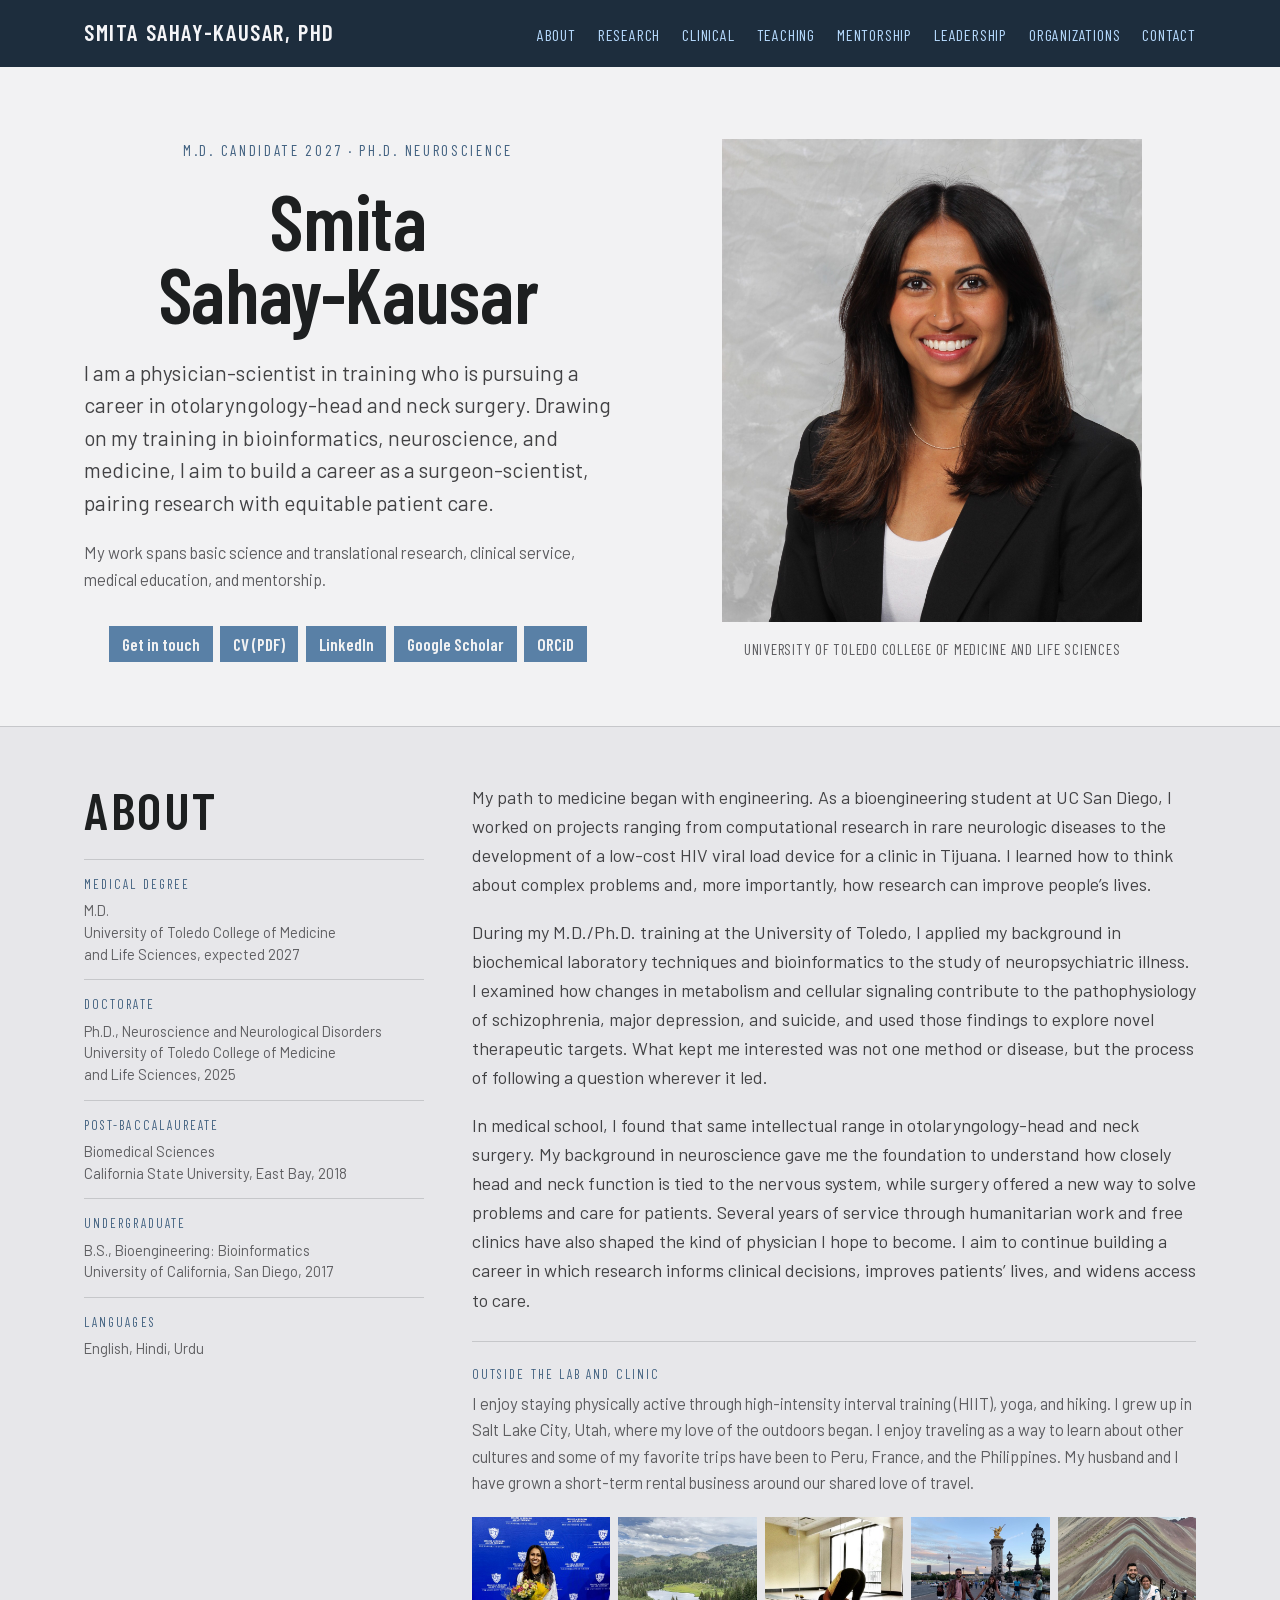
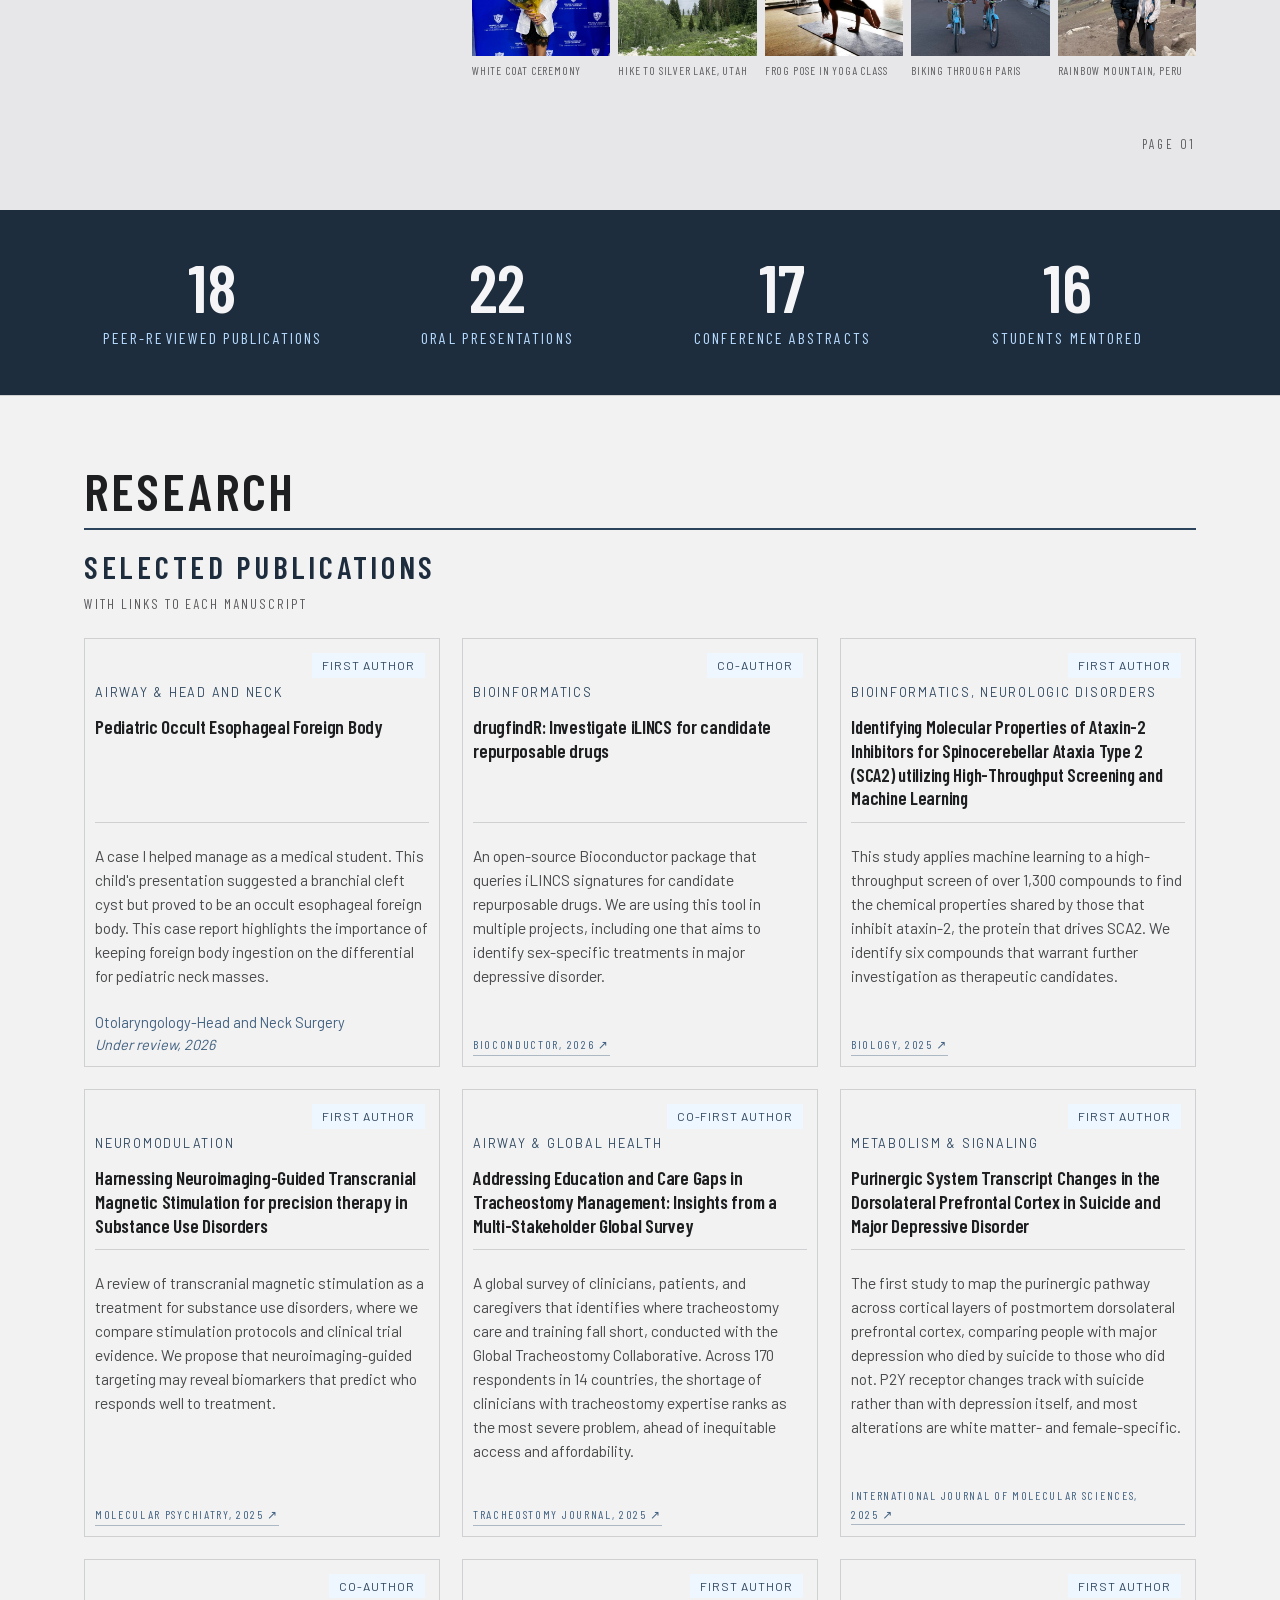
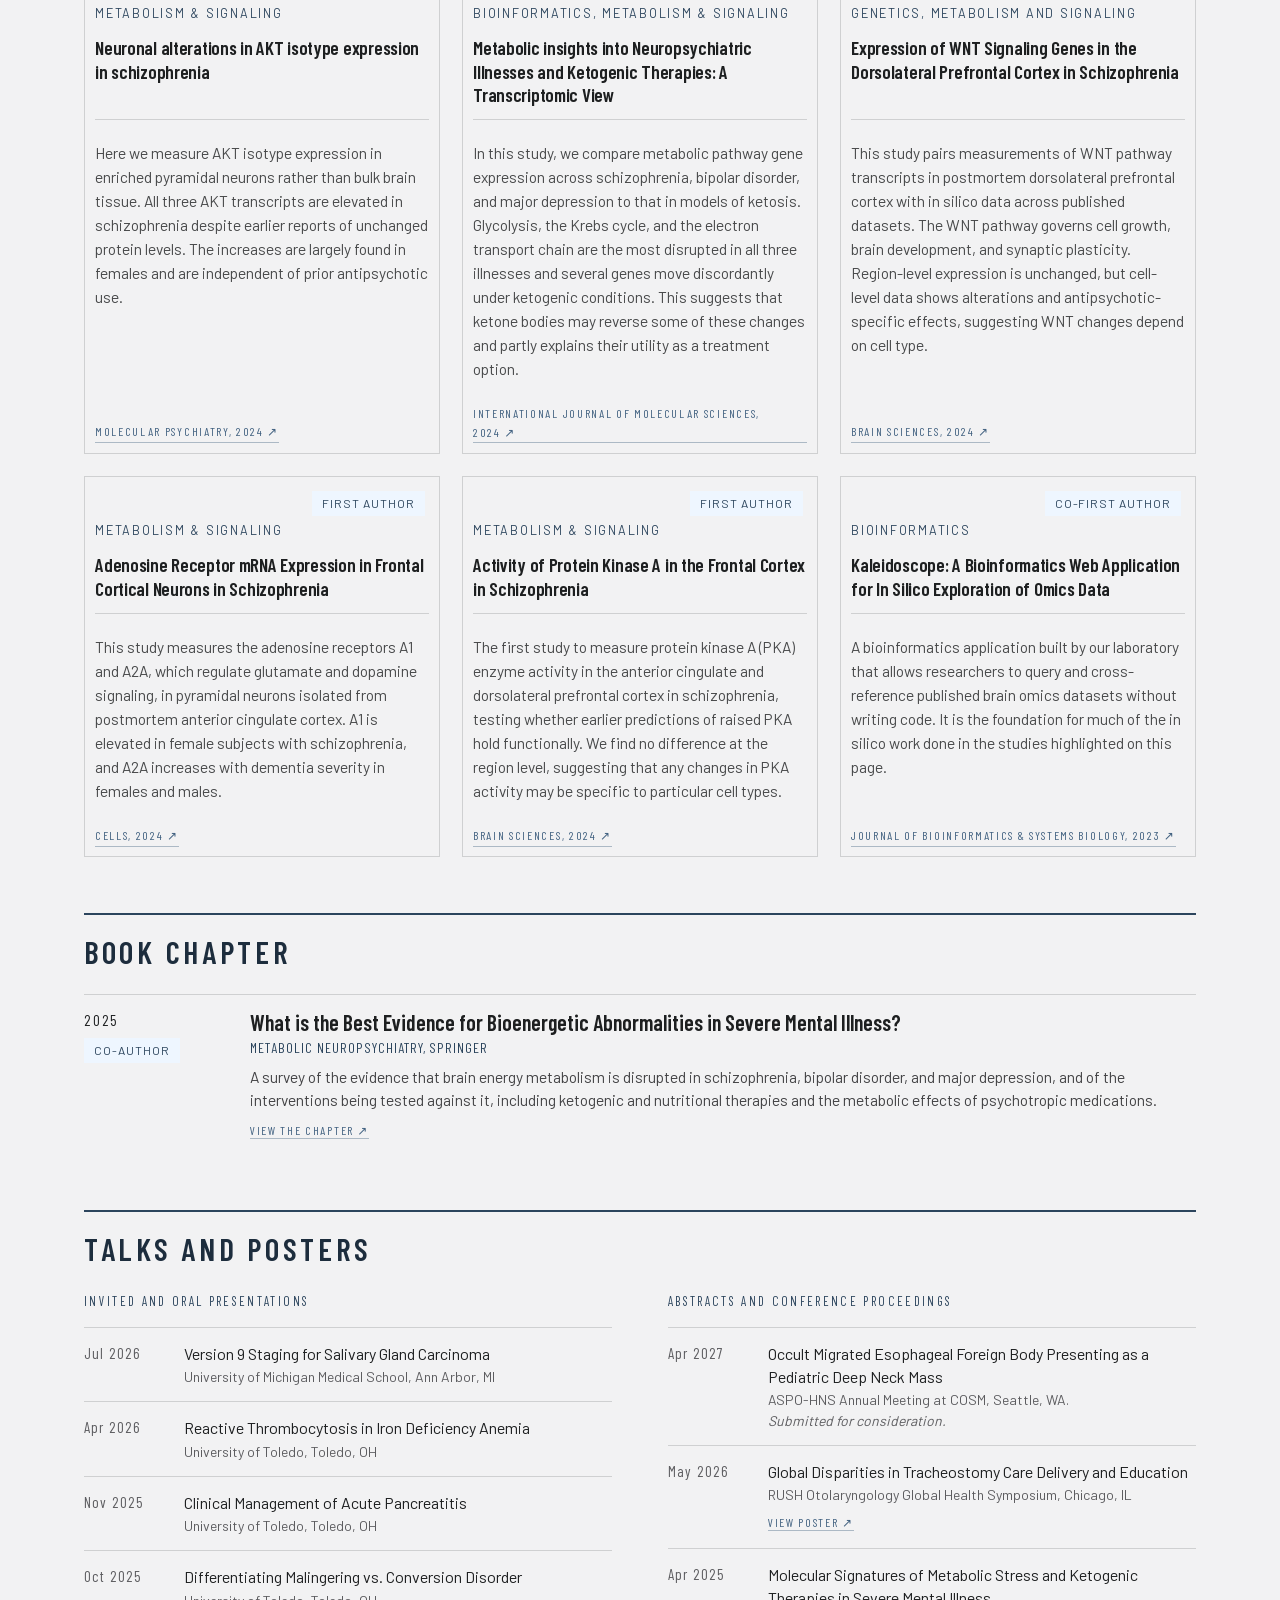
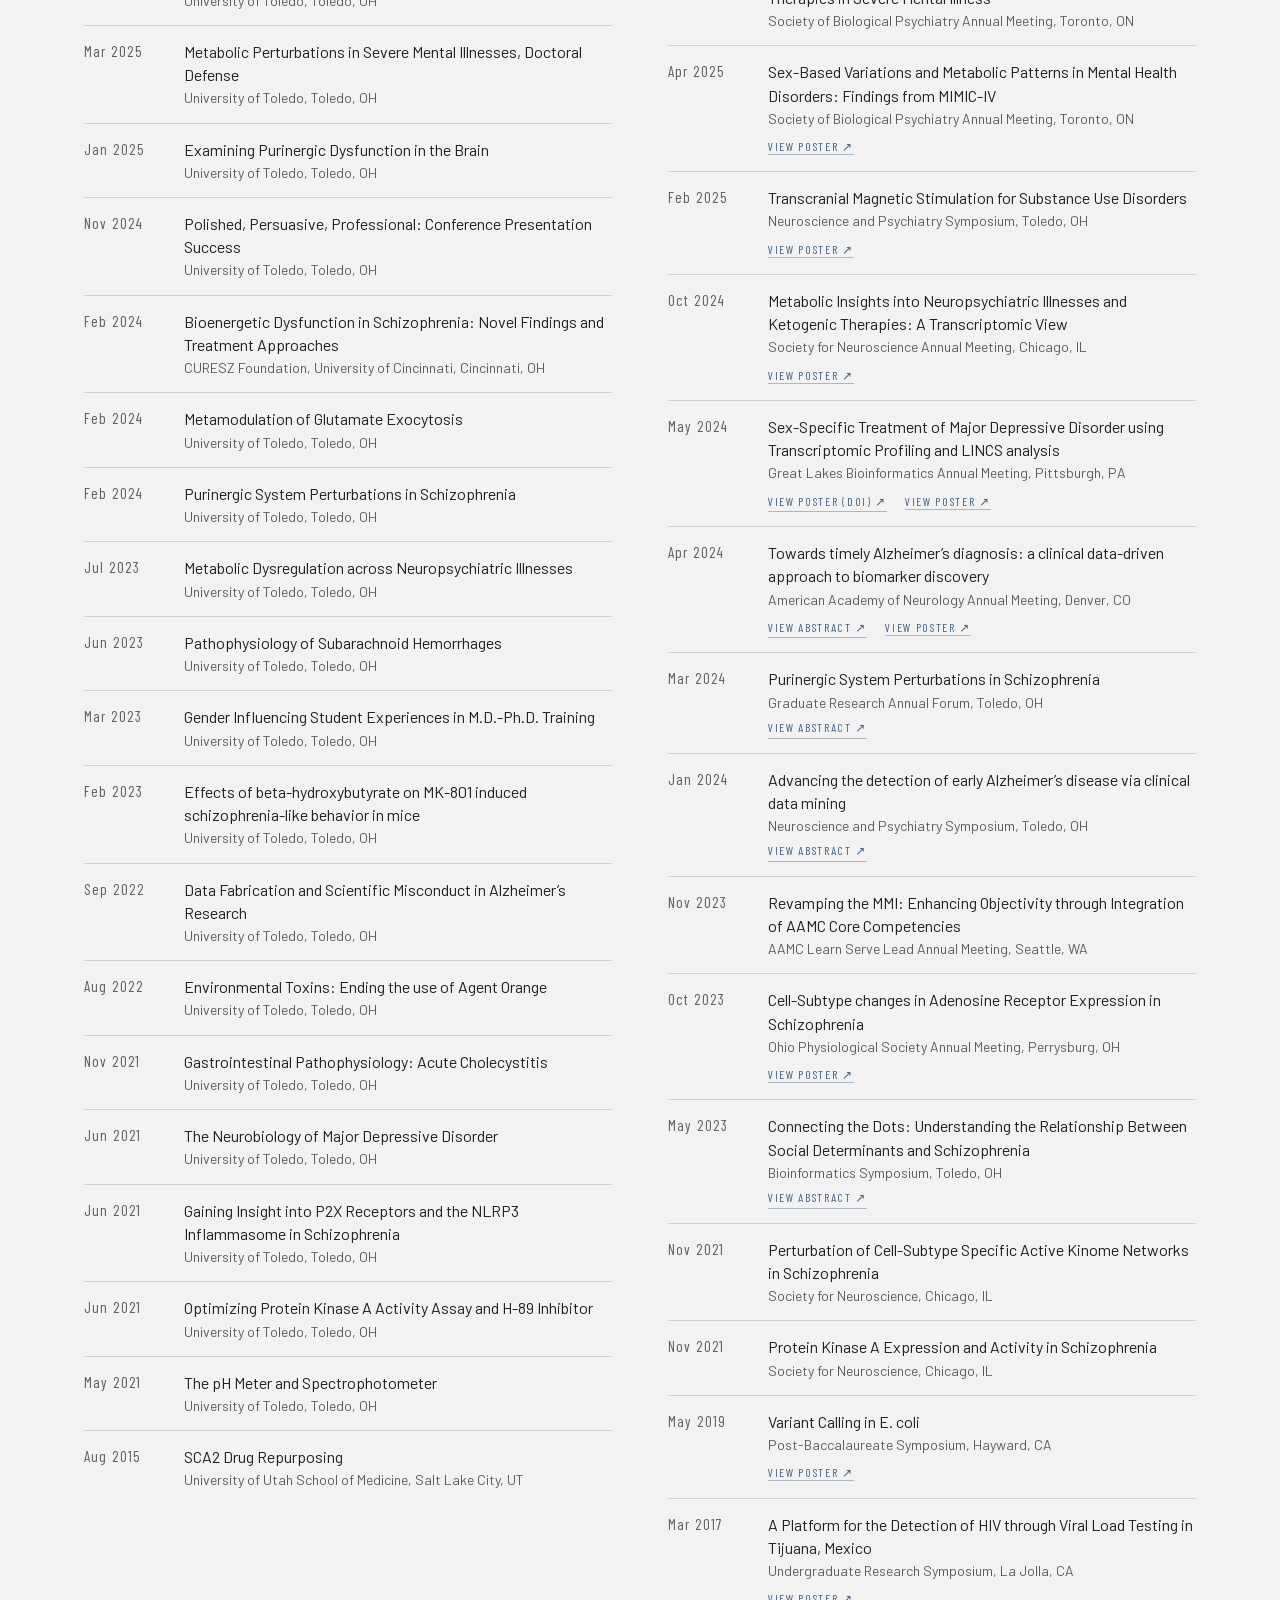
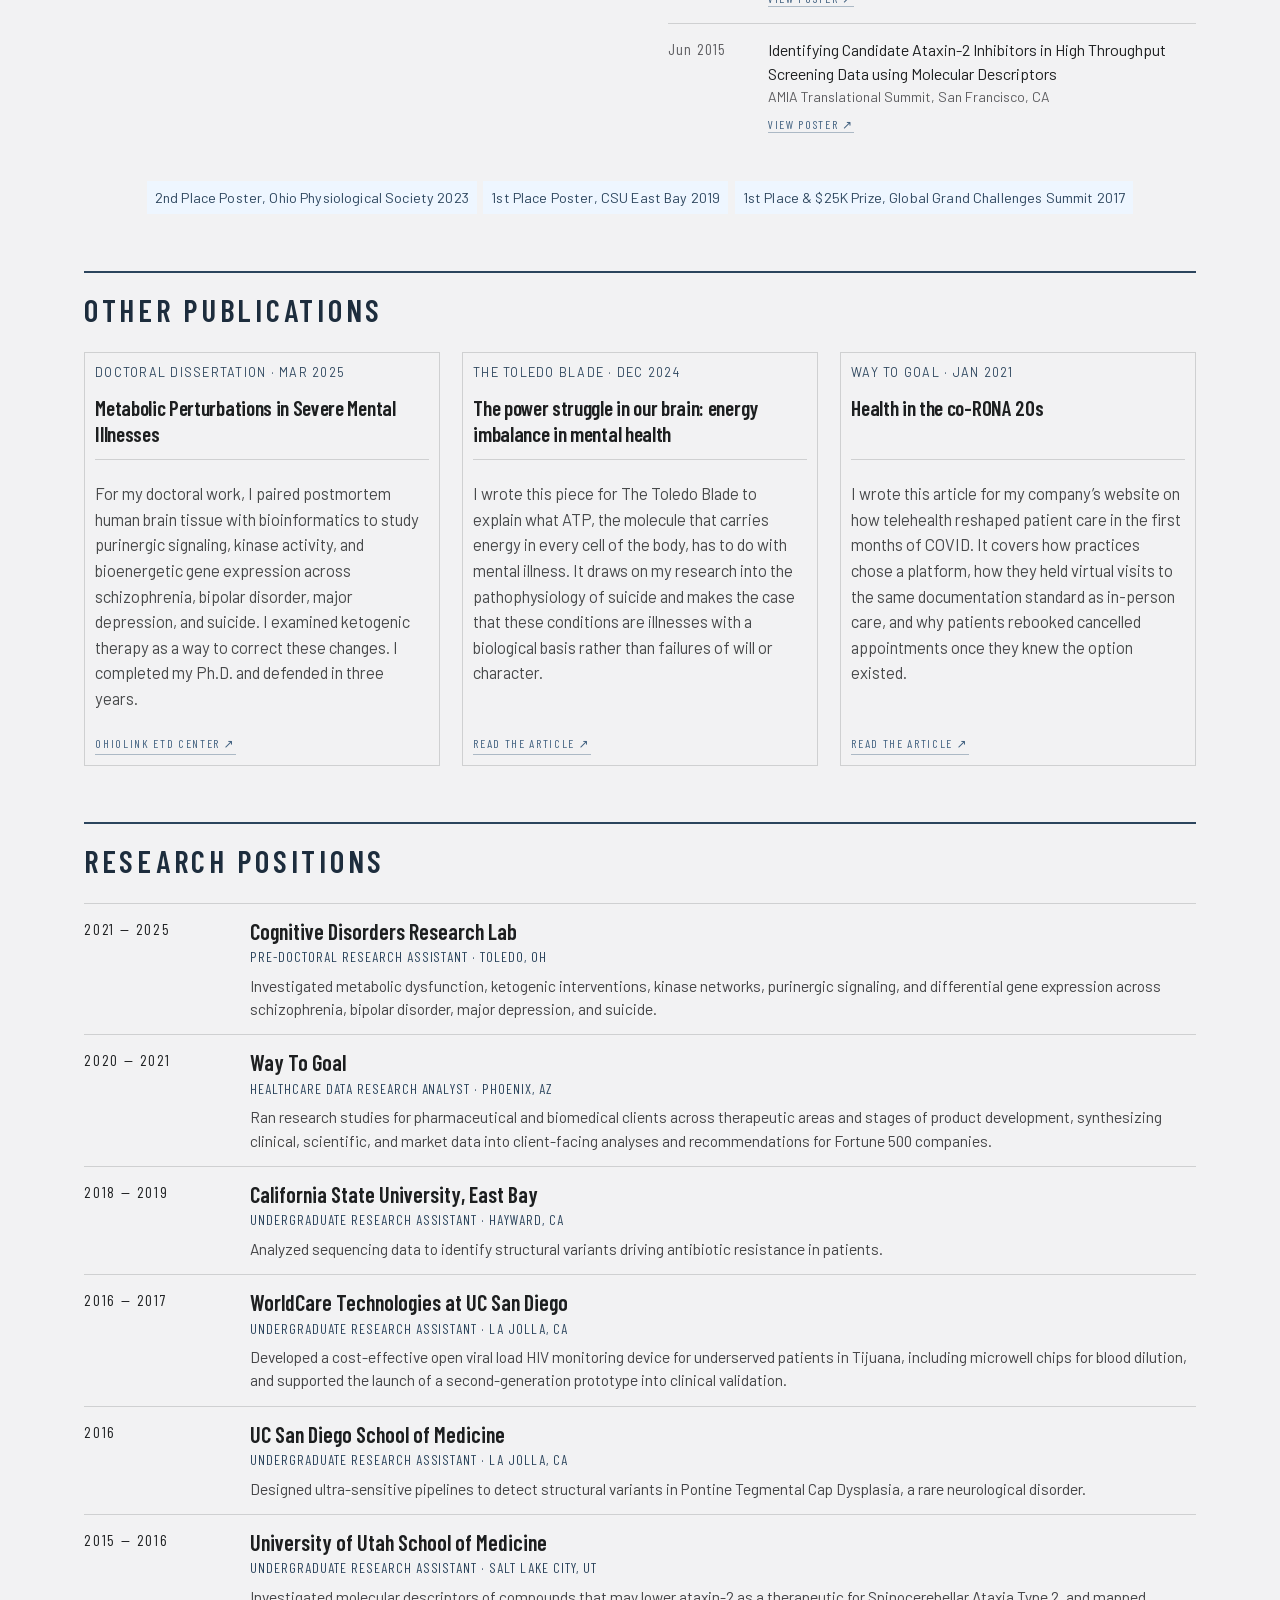
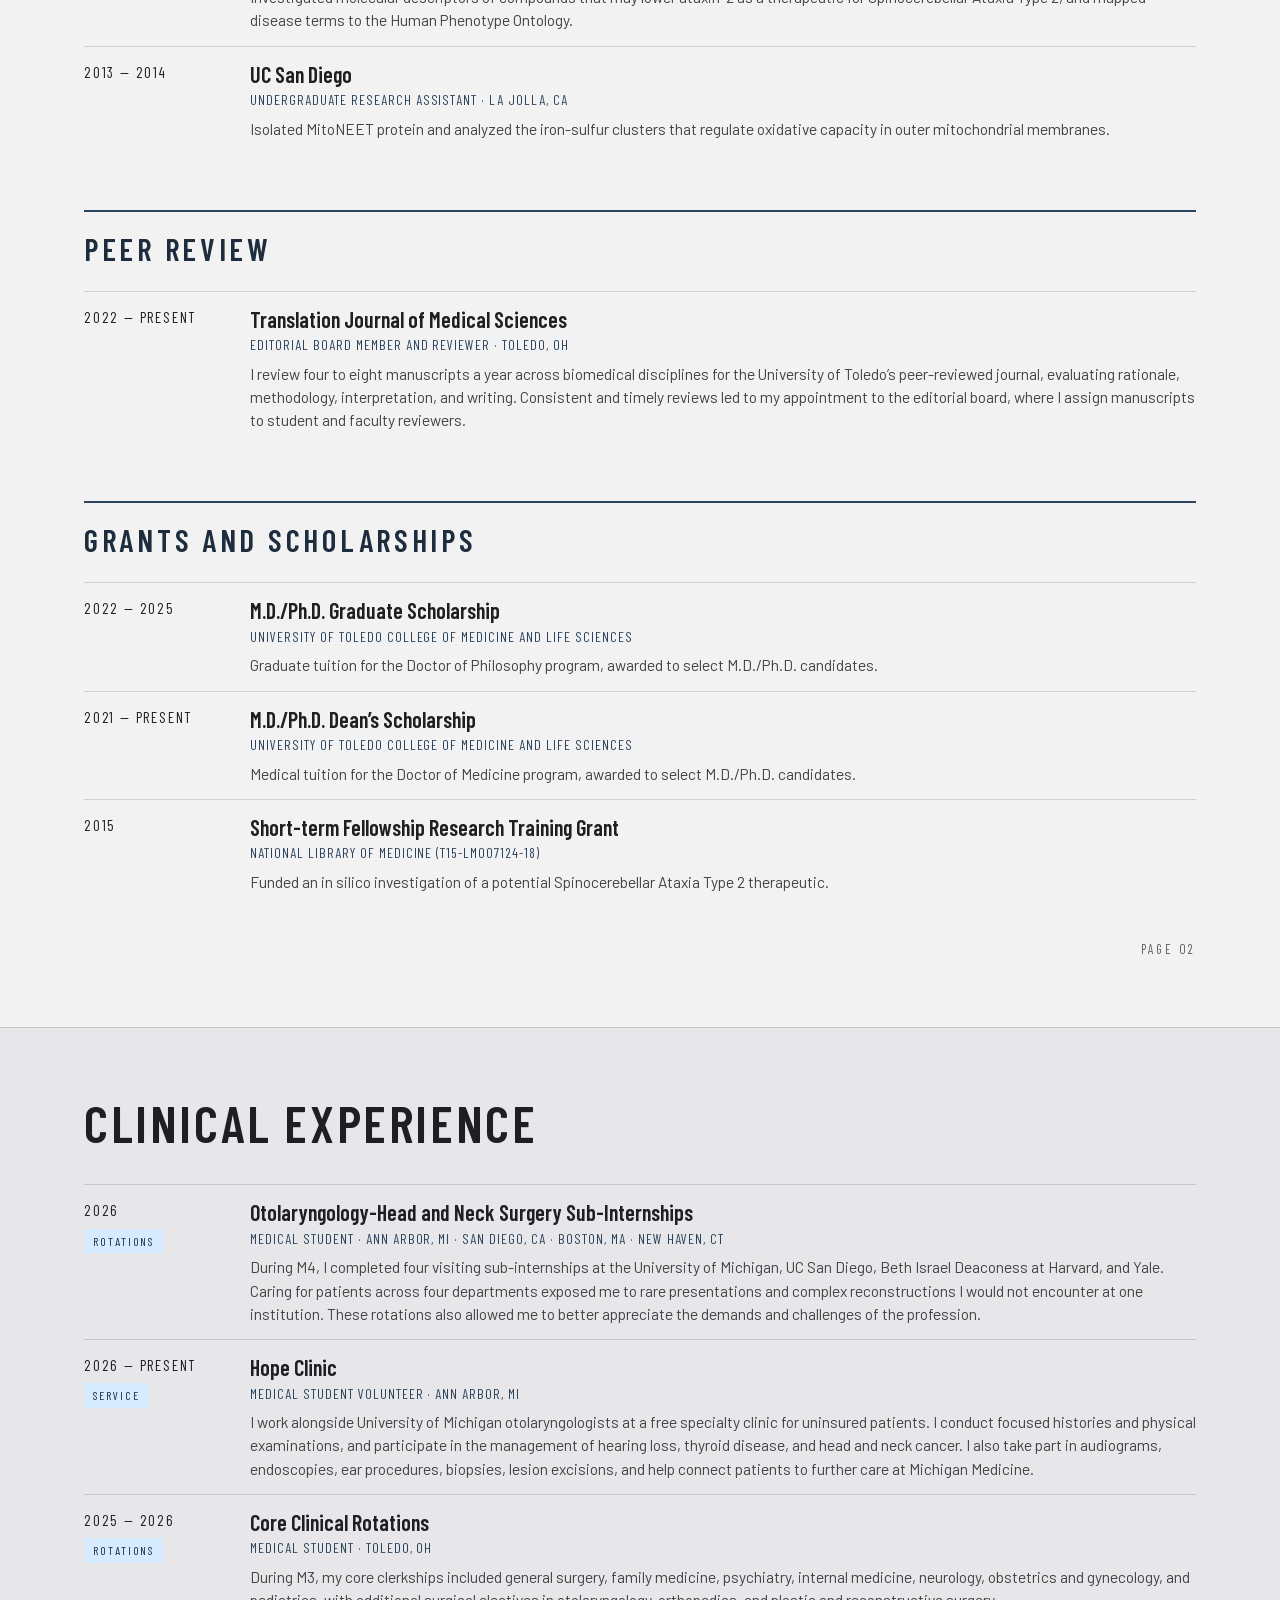
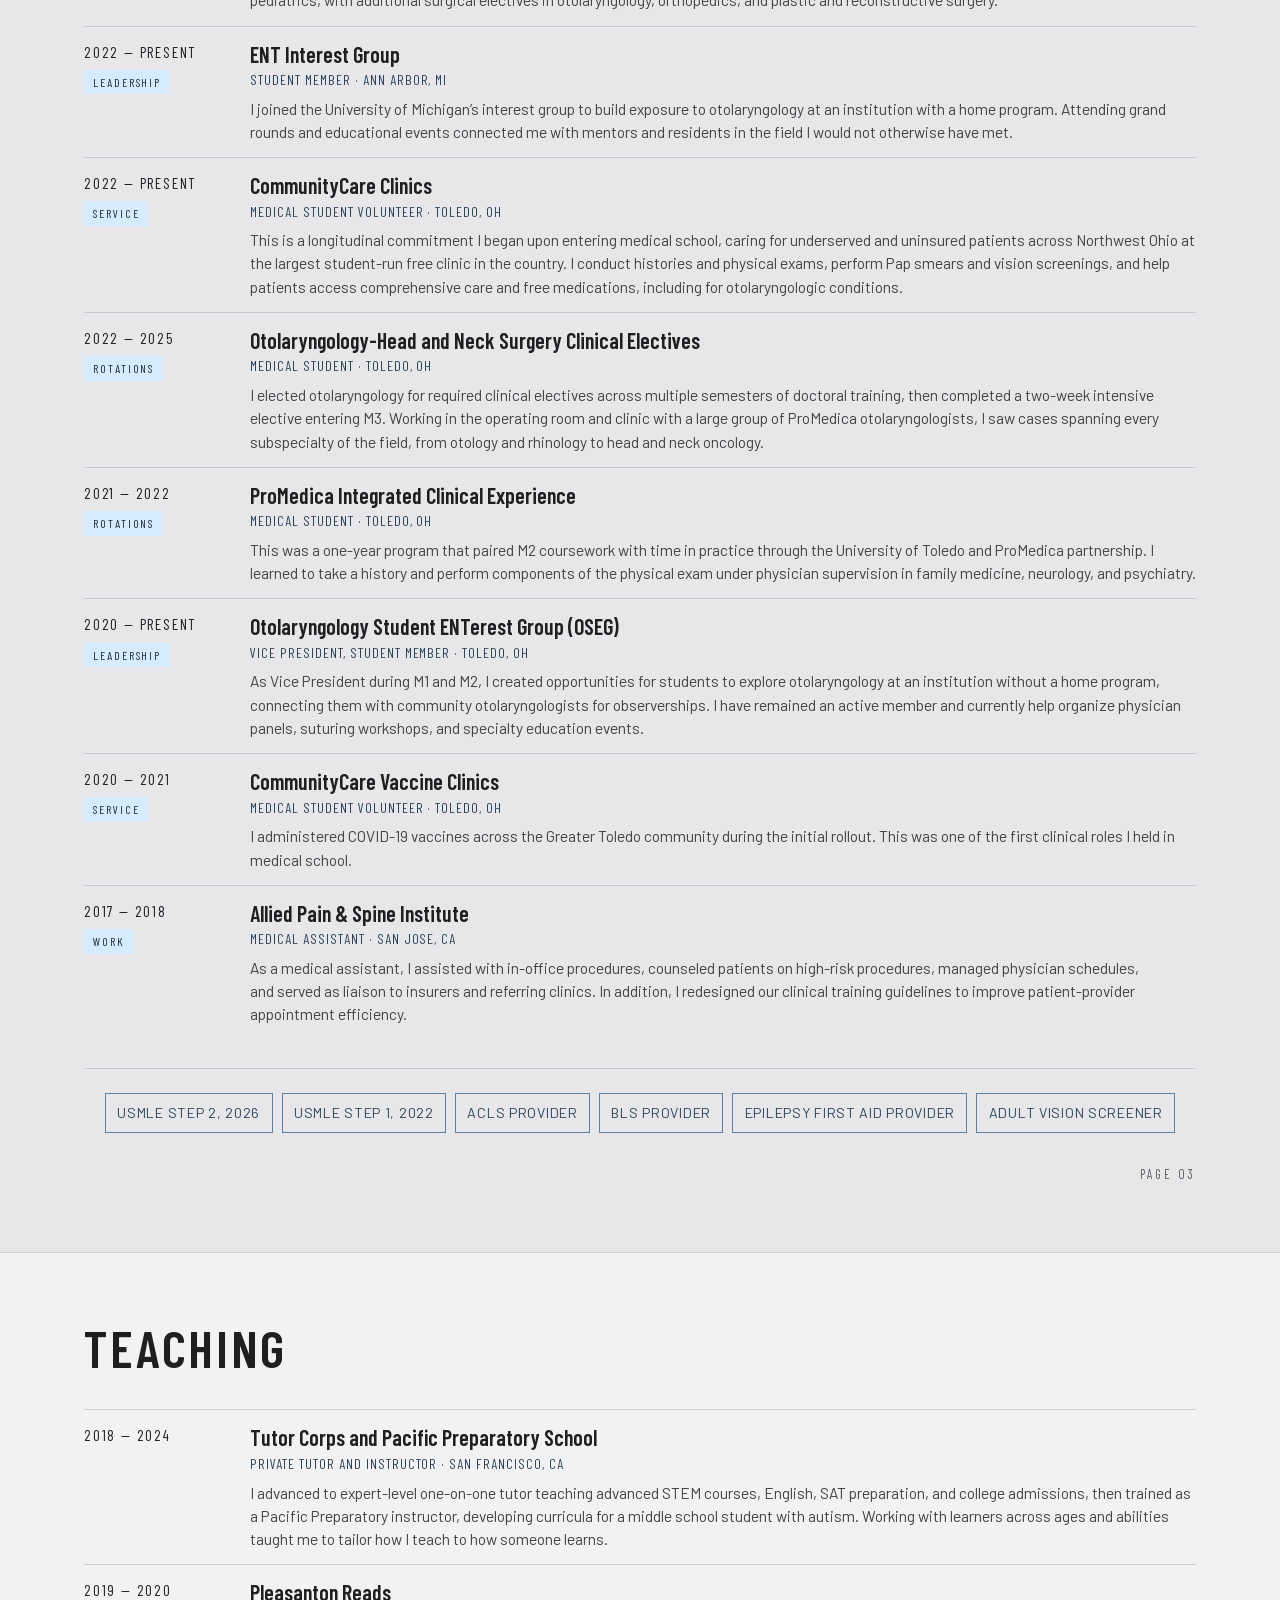
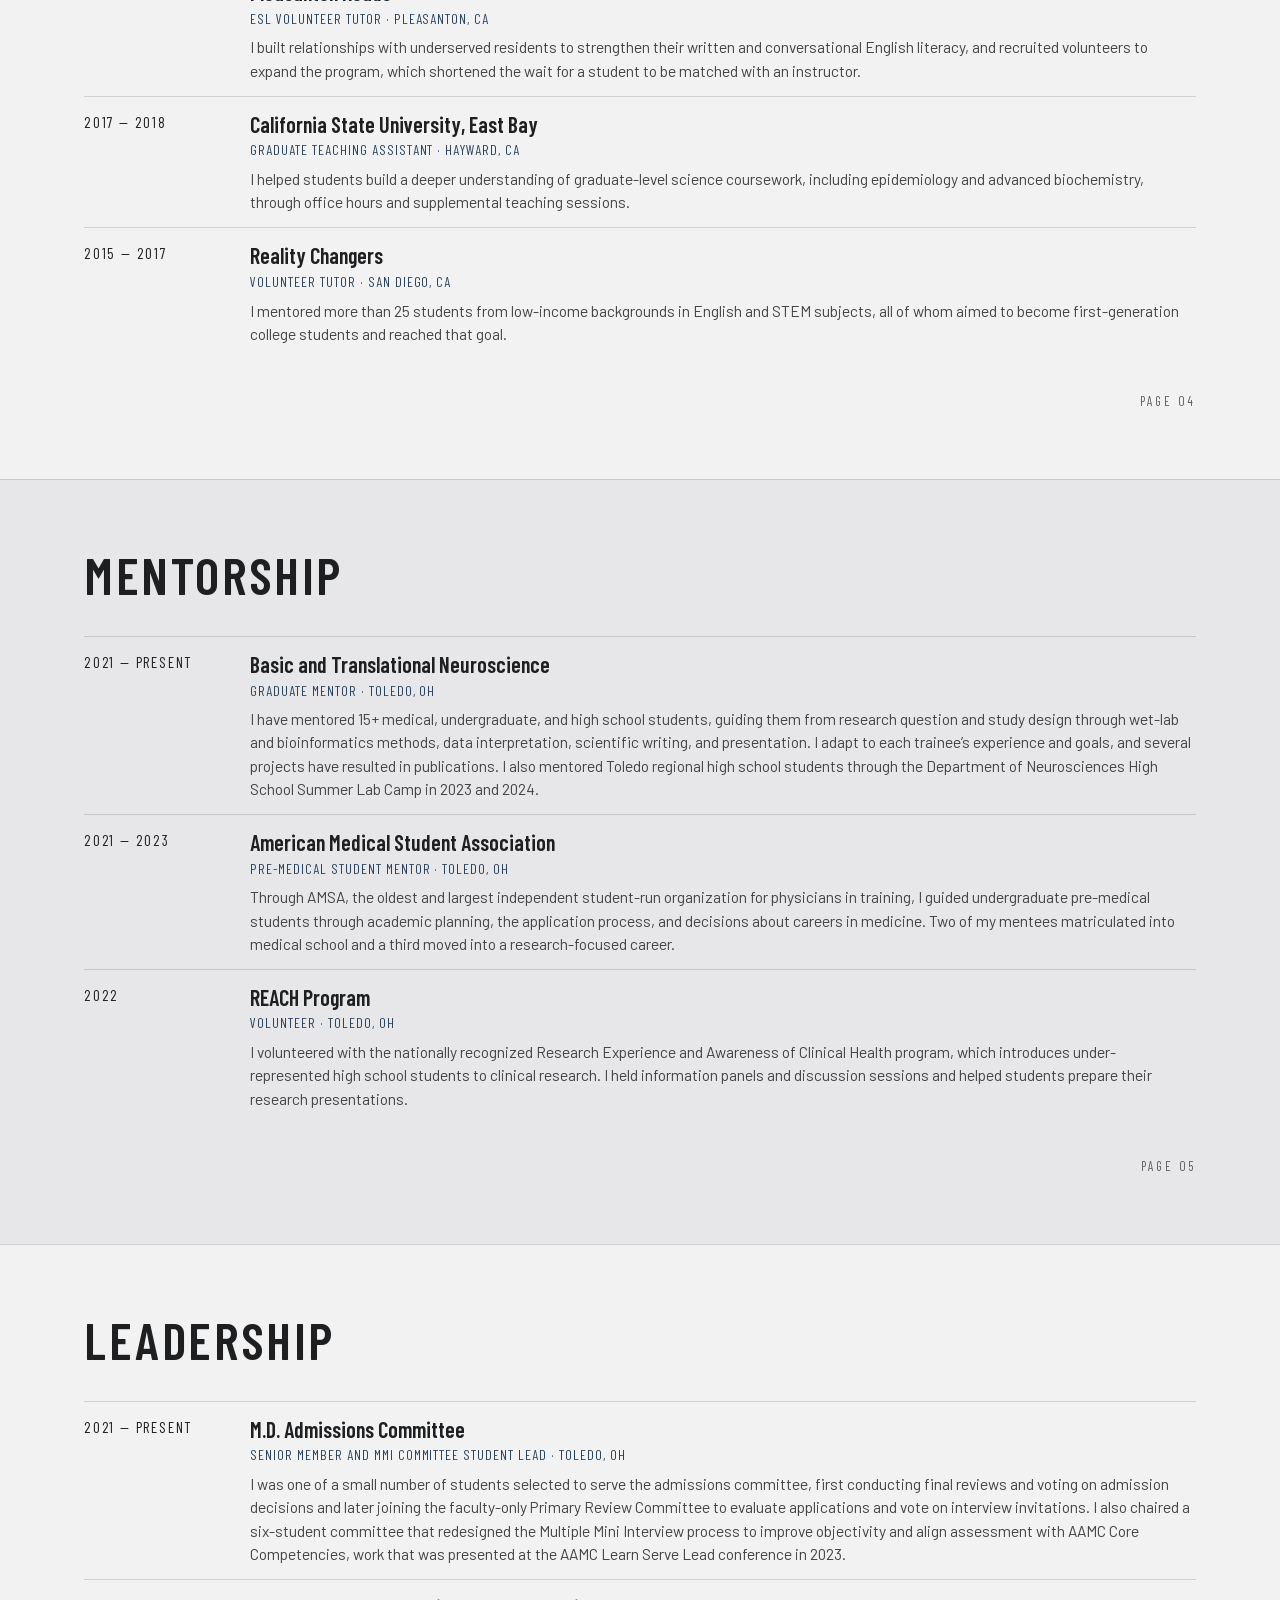
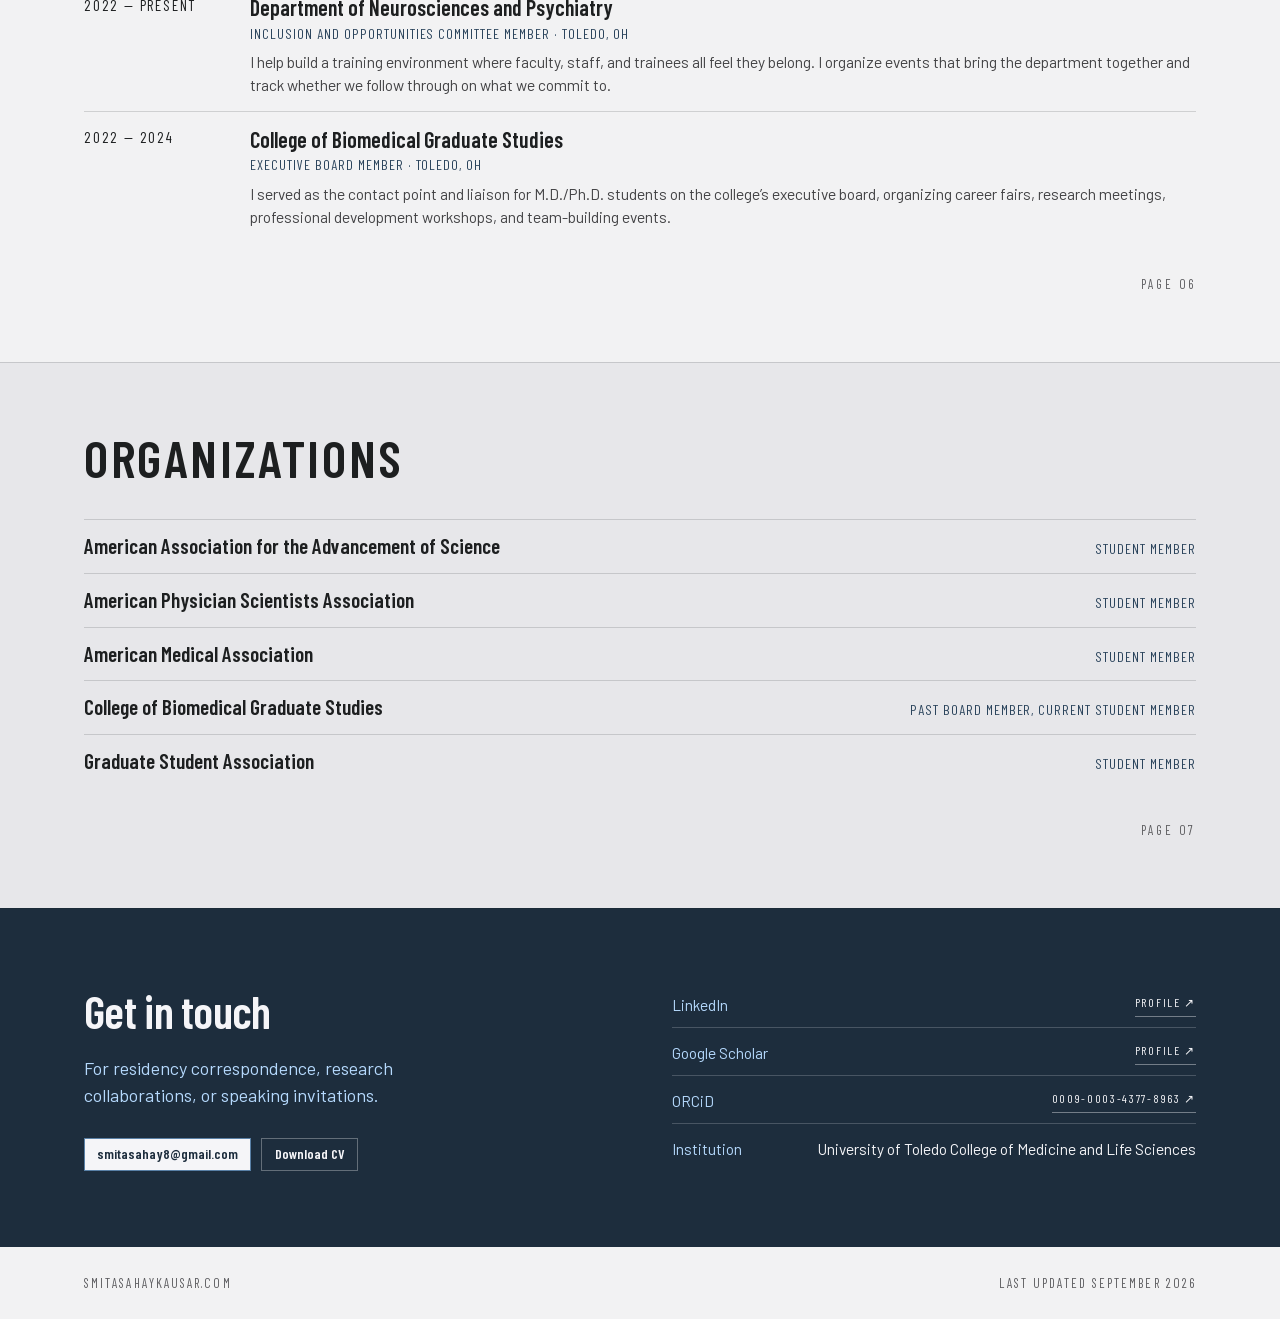
==== commit 3c1a4f8c: "Keep the F1000Research record, and say what it is Supersedes dropping it. "View poster (DOI)" next t" ====
--- a/index.html
+++ b/index.html
@@ -513,7 +513,7 @@
               <div>
                 <div style="font-size:16px;line-height:1.45">Sex-Specific Treatment of Major Depressive Disorder using Transcriptomic Profiling and LINCS analysis</div>
                 <div style="font-size:14px;line-height:1.45;color:var(--color-neutral-700);margin-top:2px">Great Lakes Bioinformatics Annual Meeting, Pittsburgh, PA</div>
-              <div class="poster-actions" data-pdf hidden><a href="posters/2024-sex-specific-treatment-of-major.pdf" class="poster-a" target="_blank" rel="noopener noreferrer">View poster</a></div></div>
+              <div class="talk-actions"><a class="poster-a" href="https://f1000research.com/posters/13-1175" target="_blank" rel="noopener noreferrer">View poster (DOI)</a><div class="poster-actions" data-pdf hidden><a href="posters/2024-sex-specific-treatment-of-major.pdf" class="poster-a" target="_blank" rel="noopener noreferrer">View poster</a></div></div></div>
             </div>
             <div class="talk-row" data-paper-pdf="posters/2024-towards-timely-alzheimers-diagnosis-a.pdf" data-paper-title="Towards timely Alzheimer’s diagnosis: a clinical data-driven approach to biomarker discovery" data-paper-venue="American Academy of Neurology Annual Meeting, Denver, CO, Apr 2024" style="display:grid;grid-template-columns:86px 1fr;gap:14px;padding:14px 0;border-top:1px solid var(--color-divider)">
               <div>
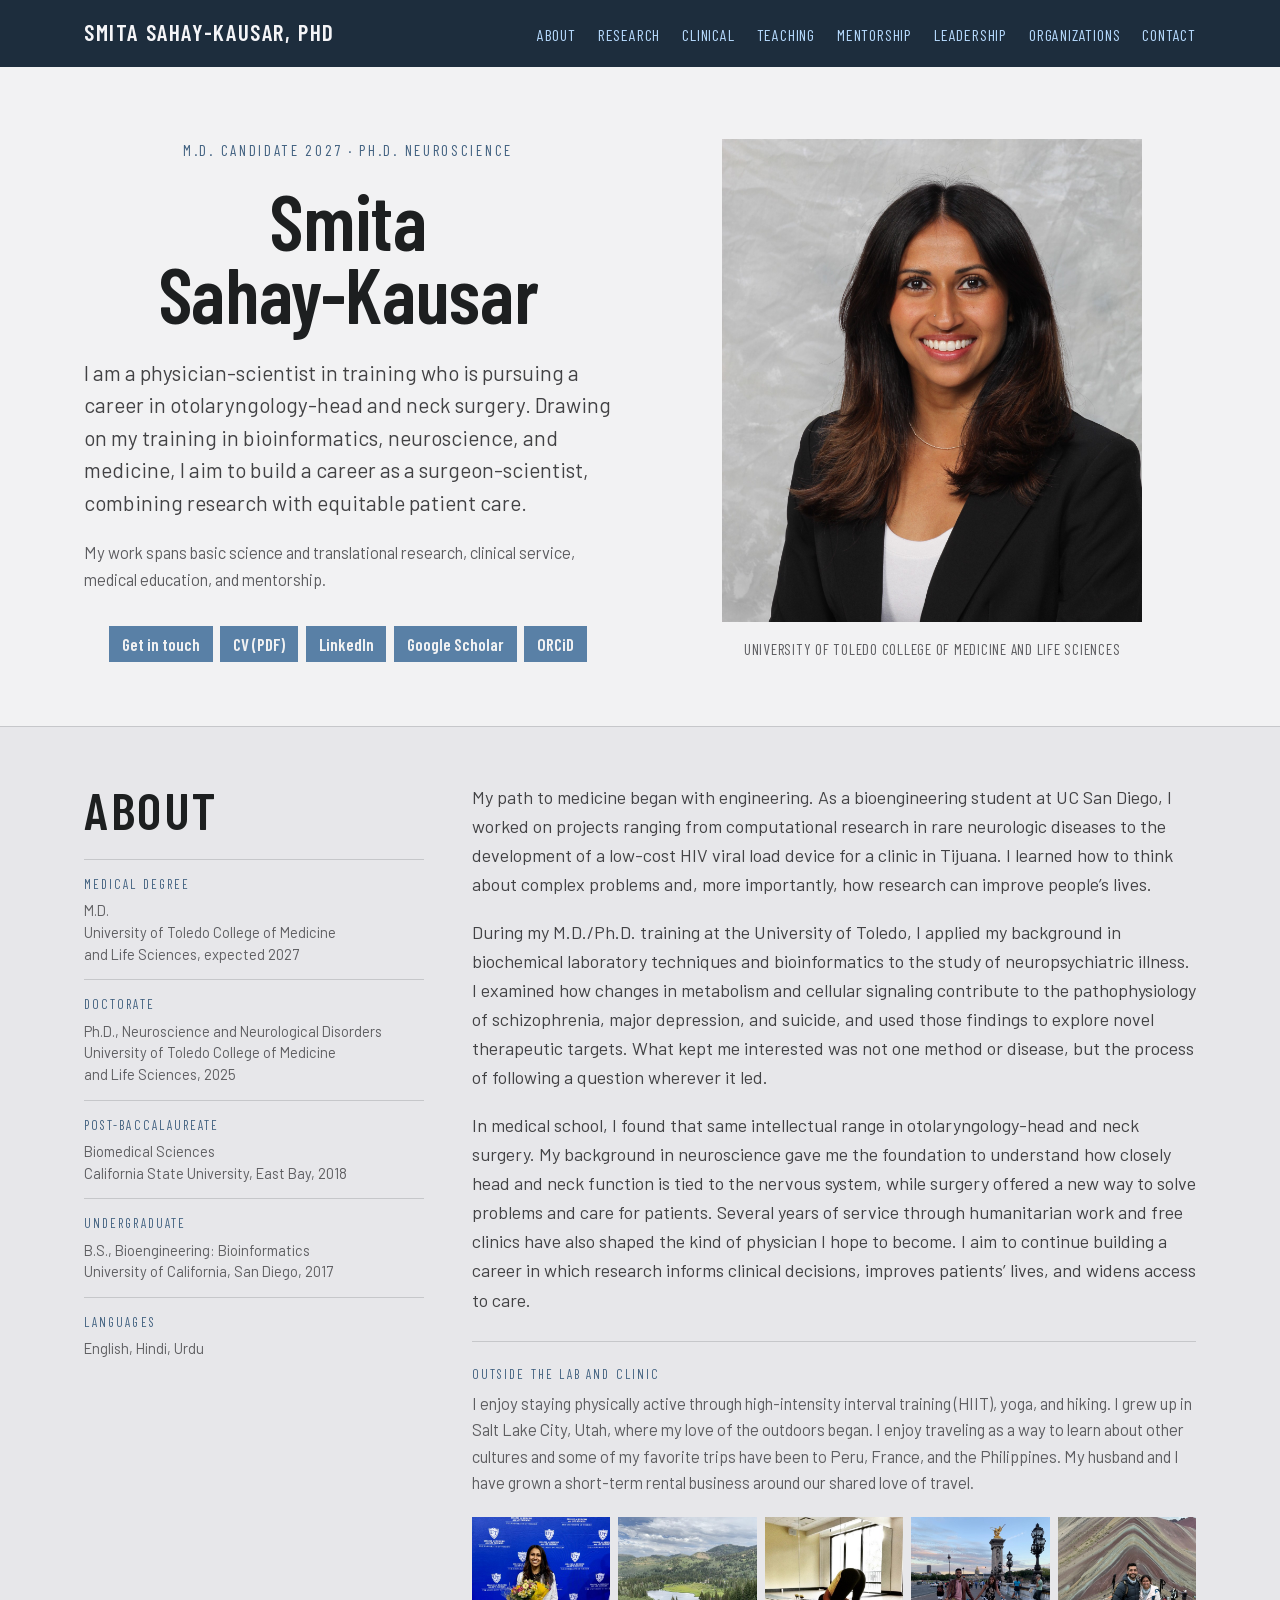
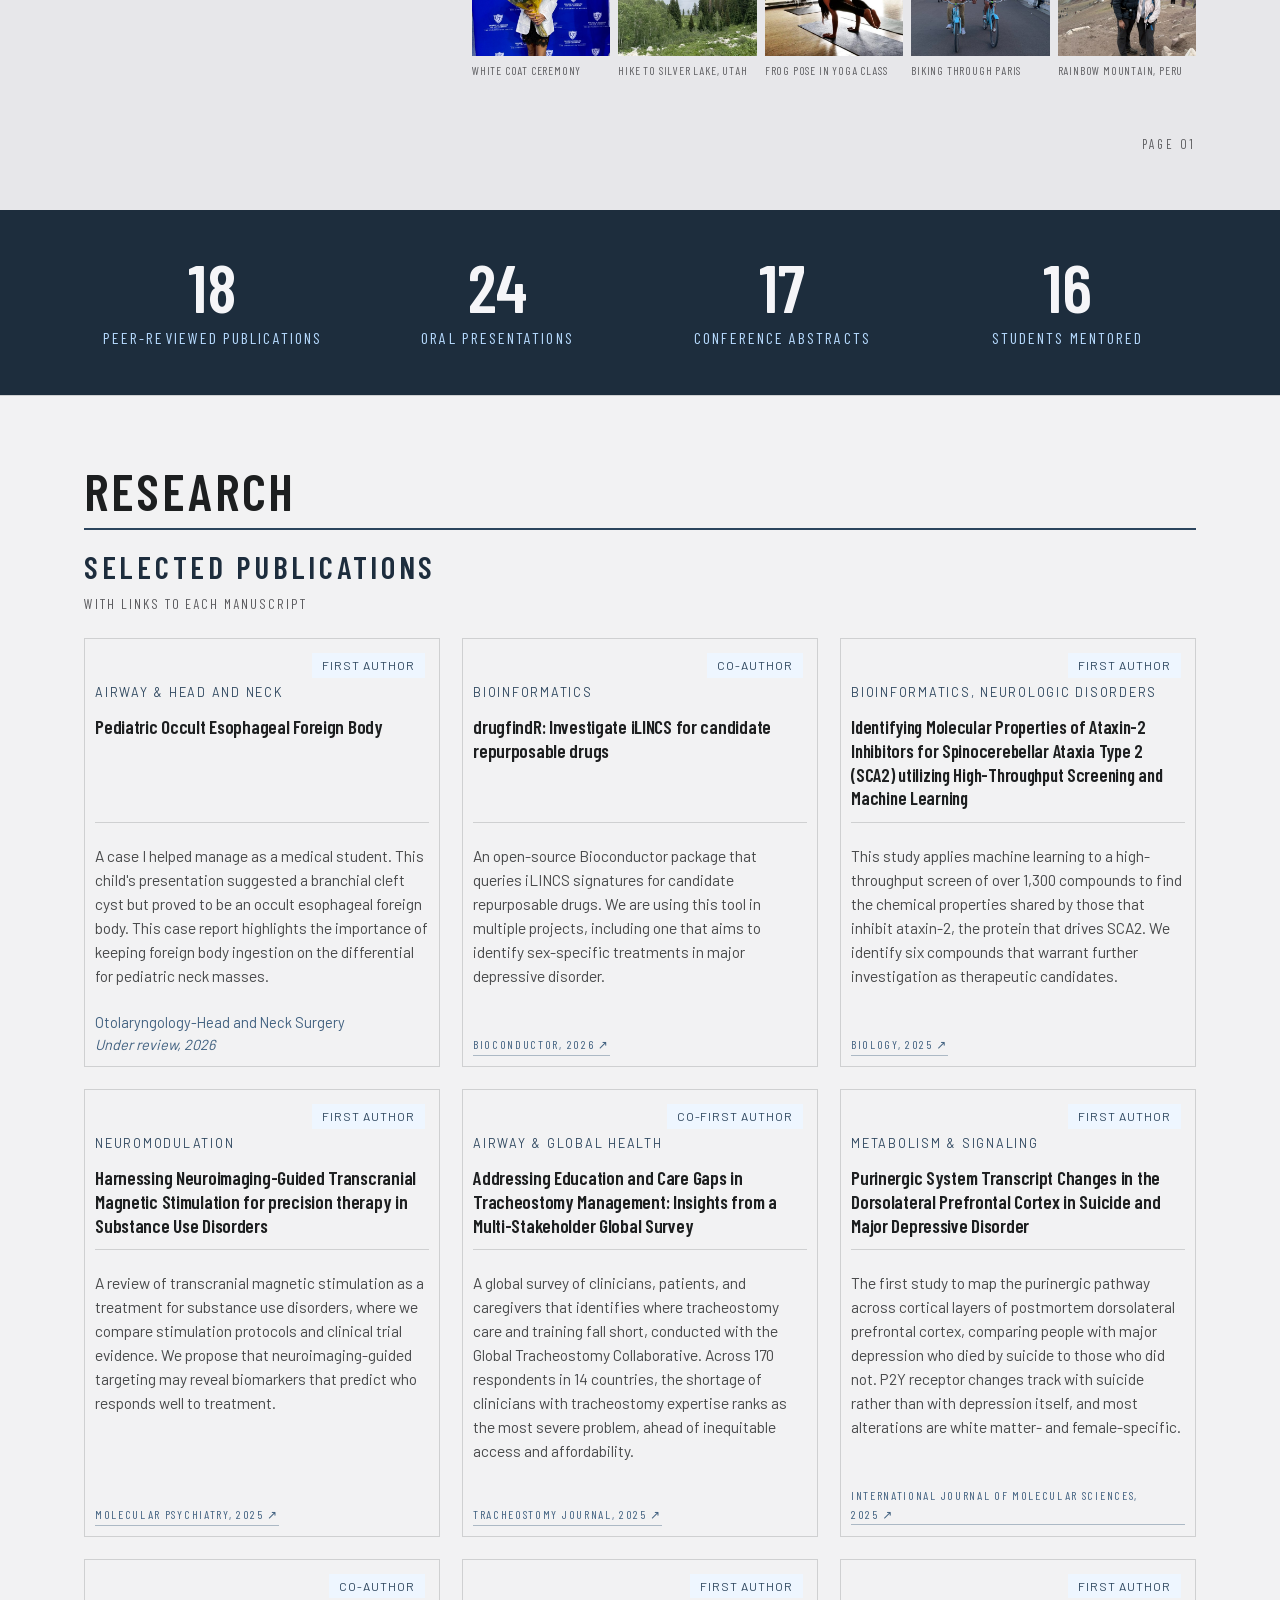
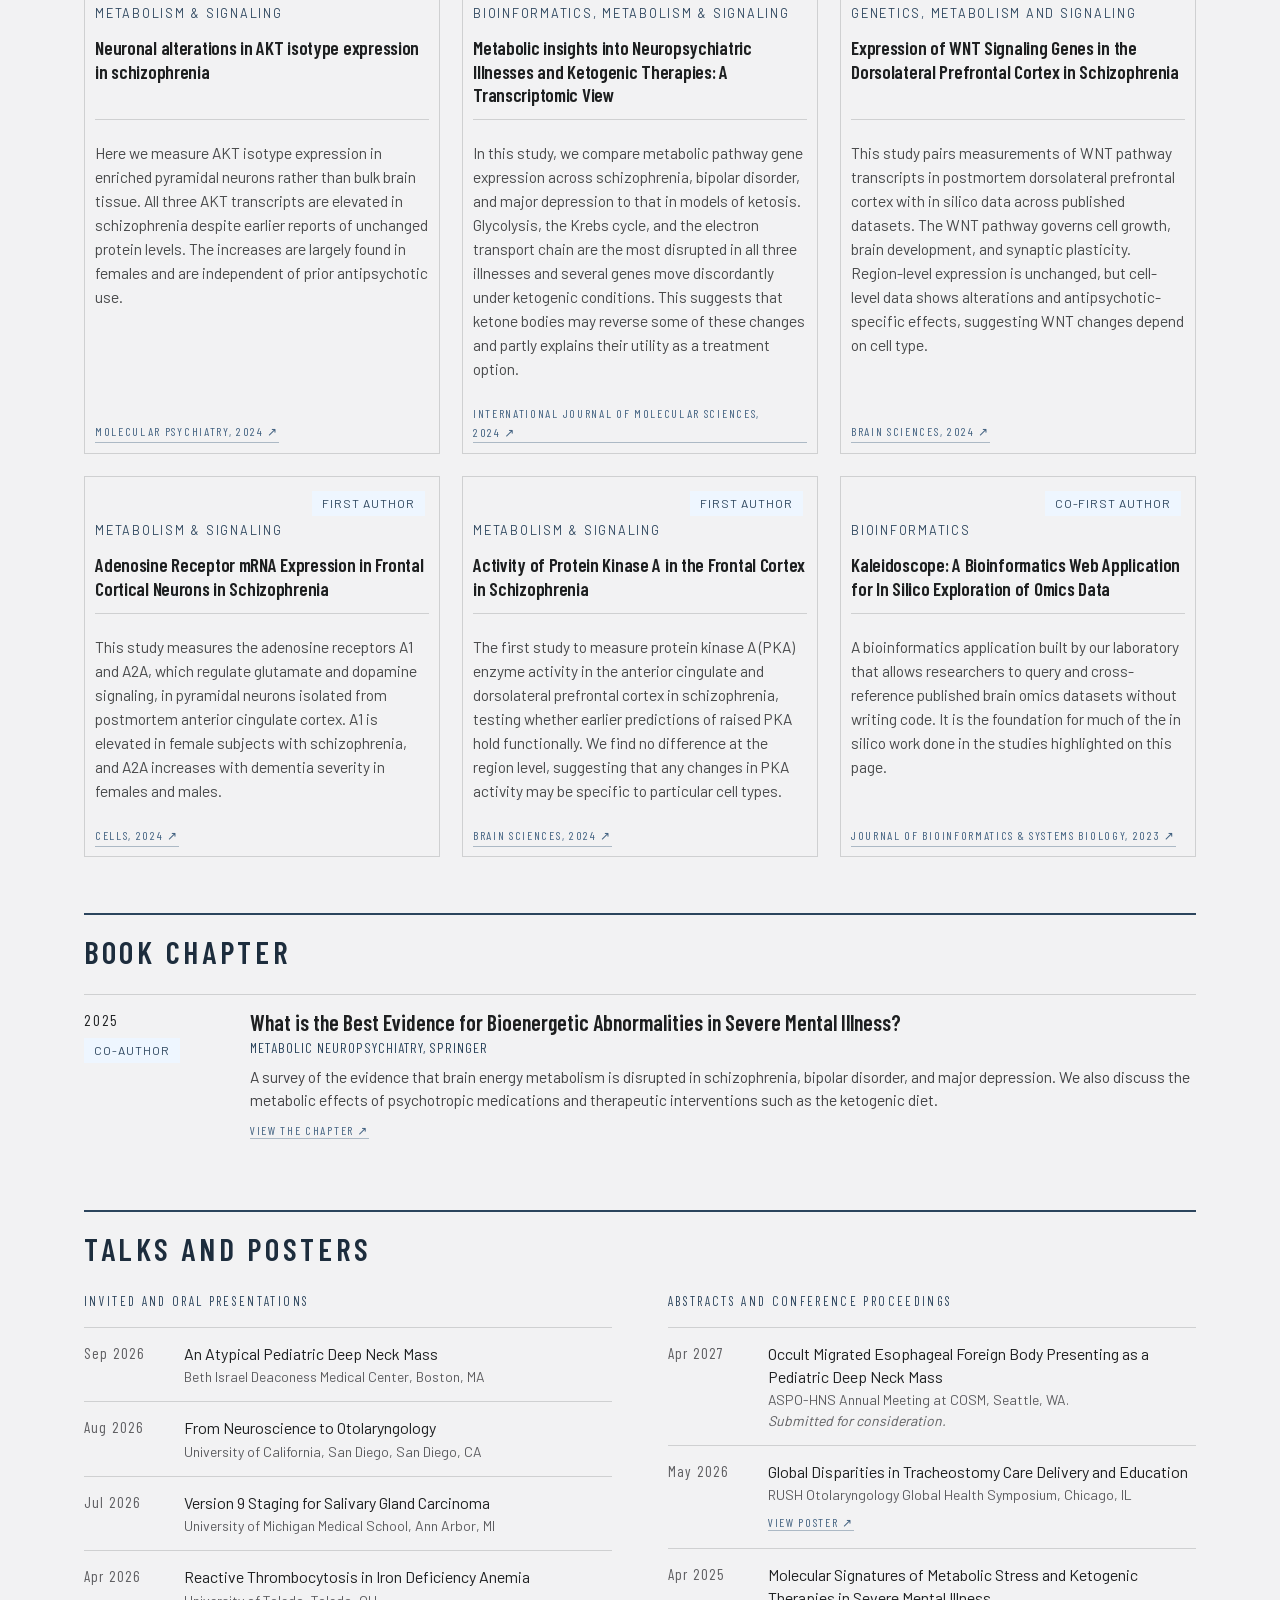
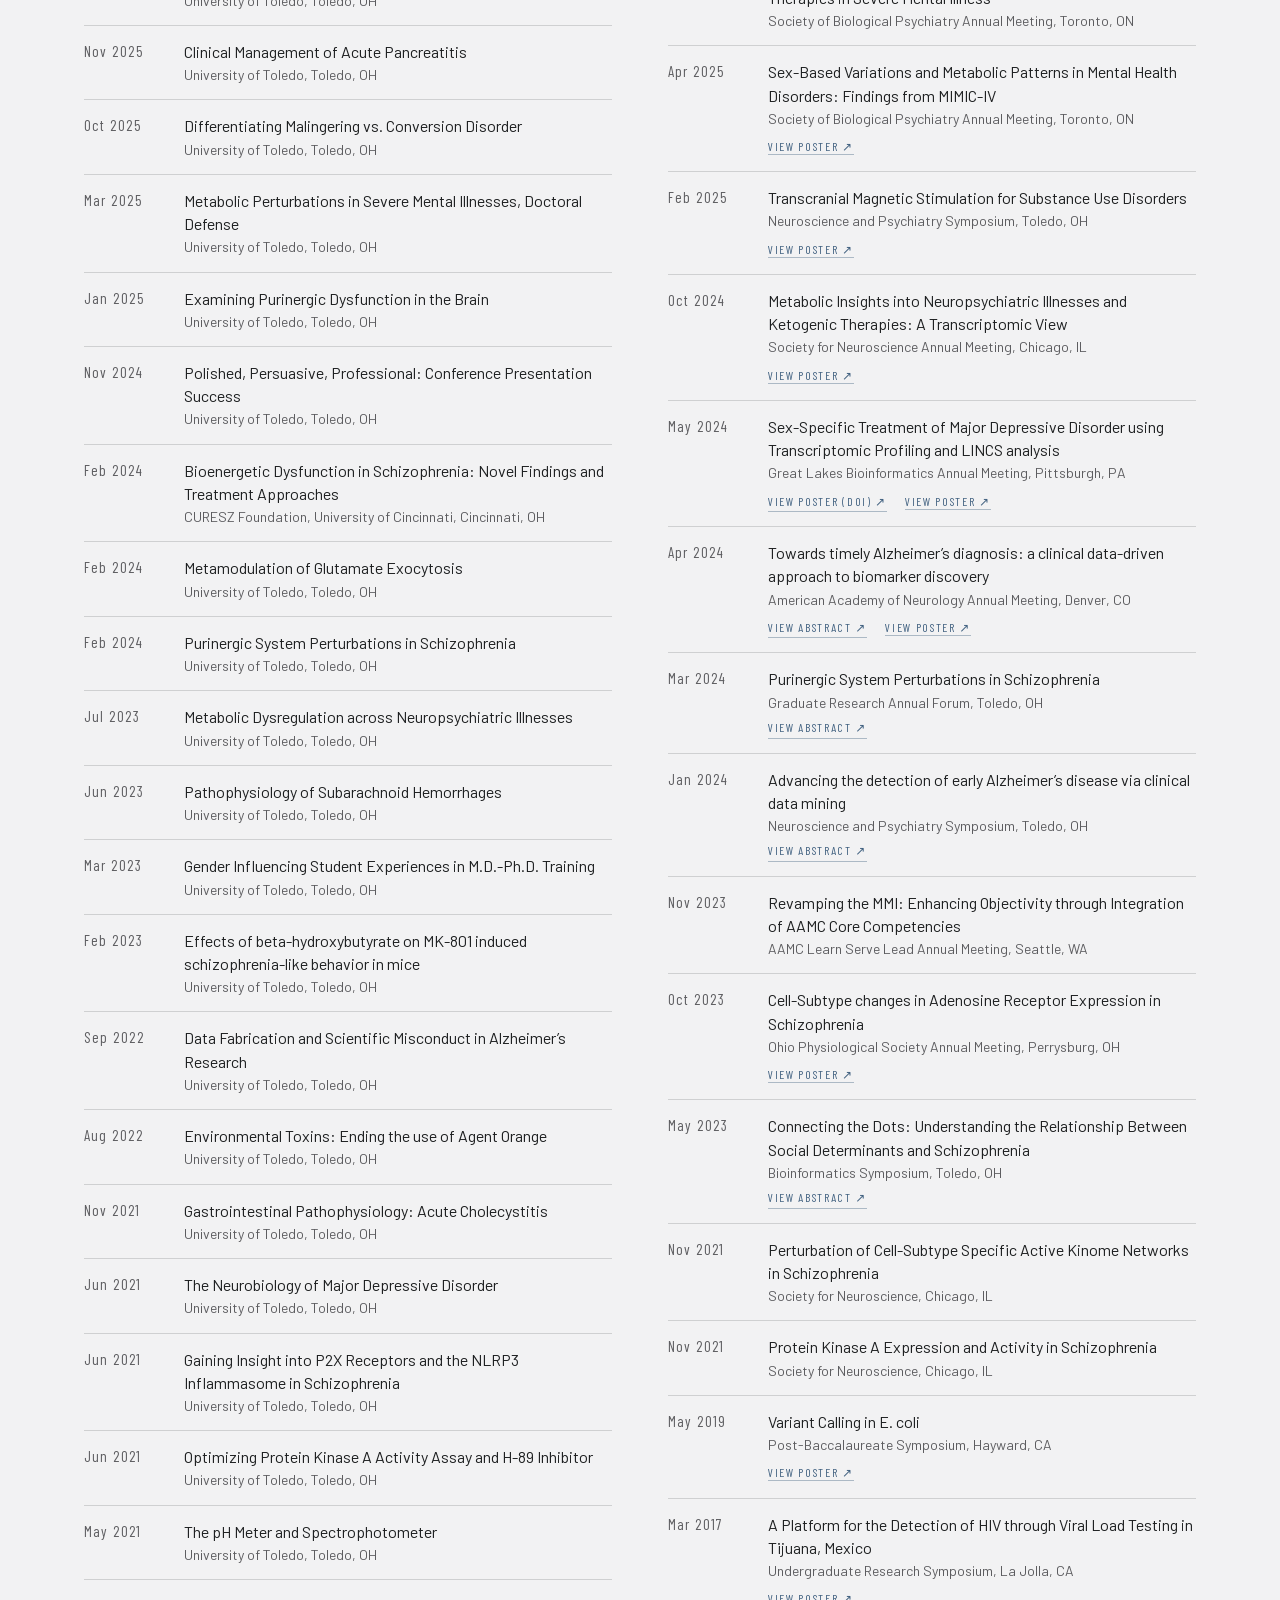
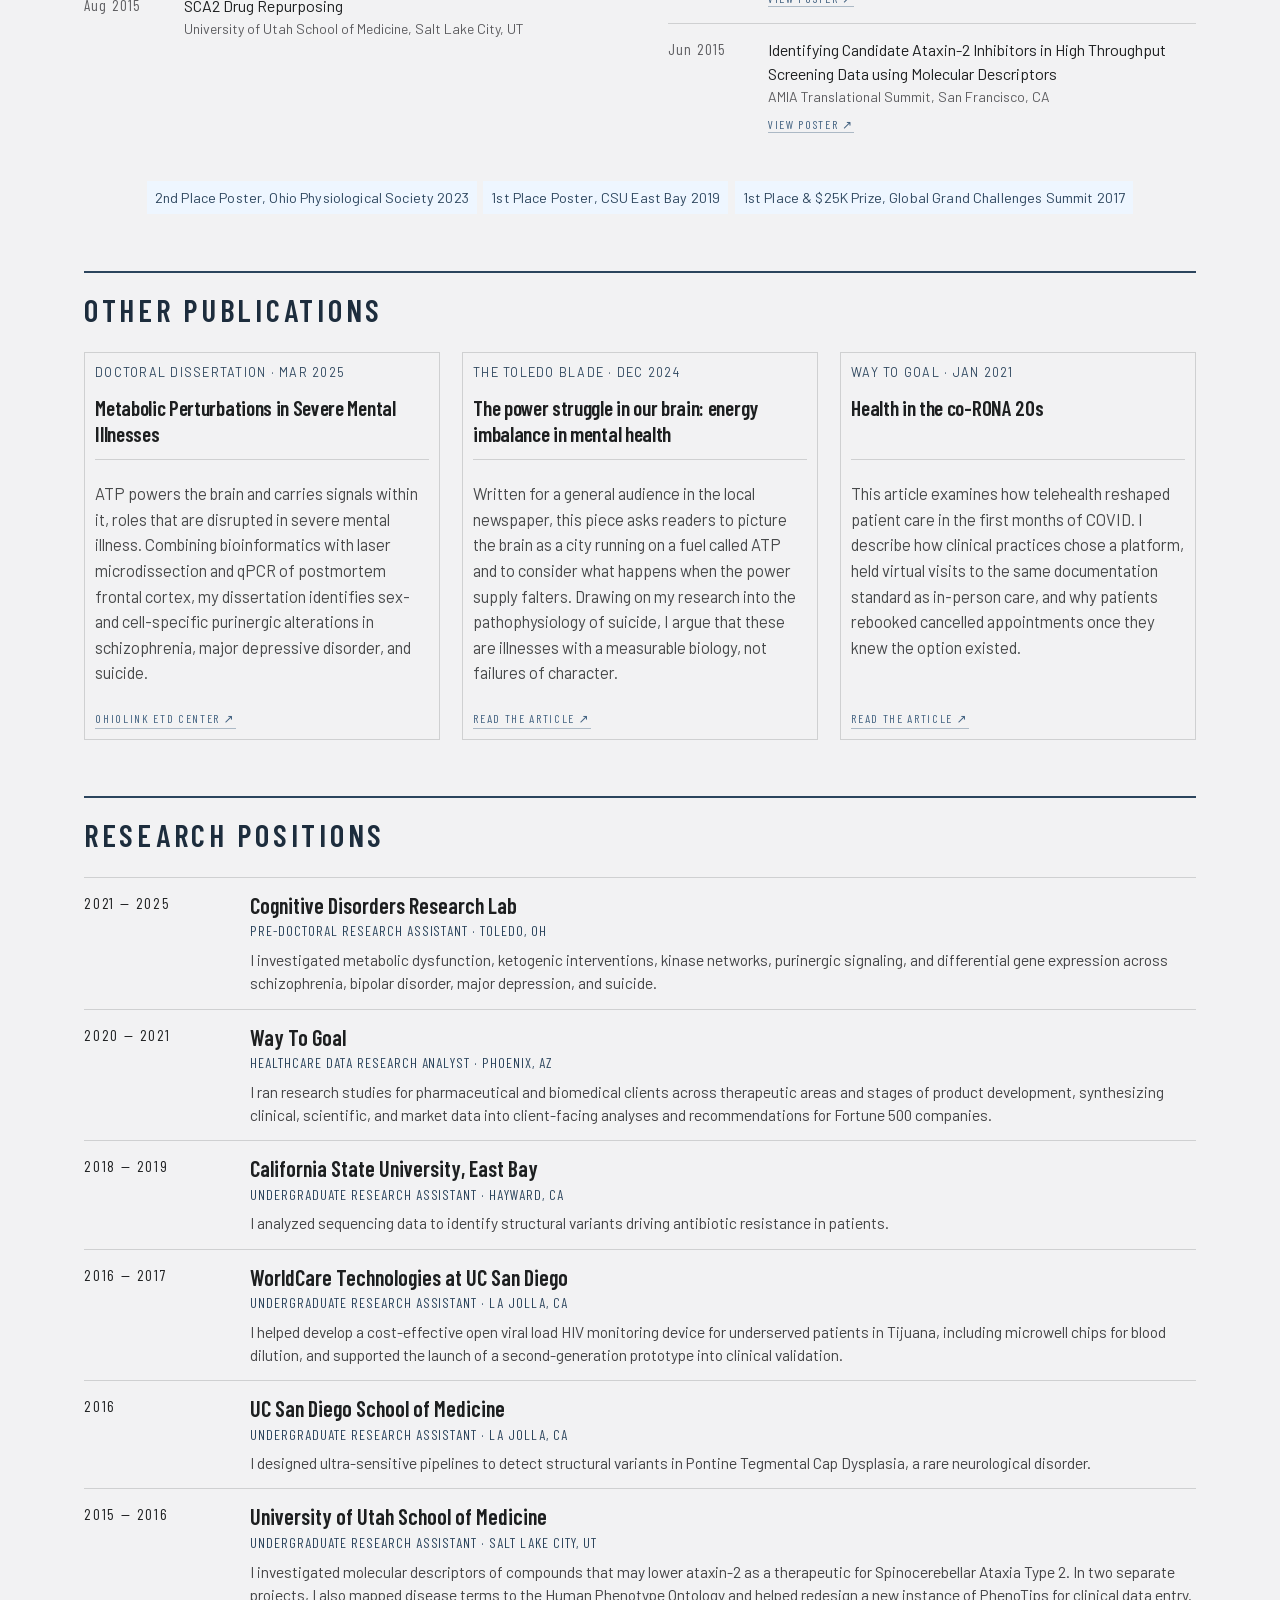
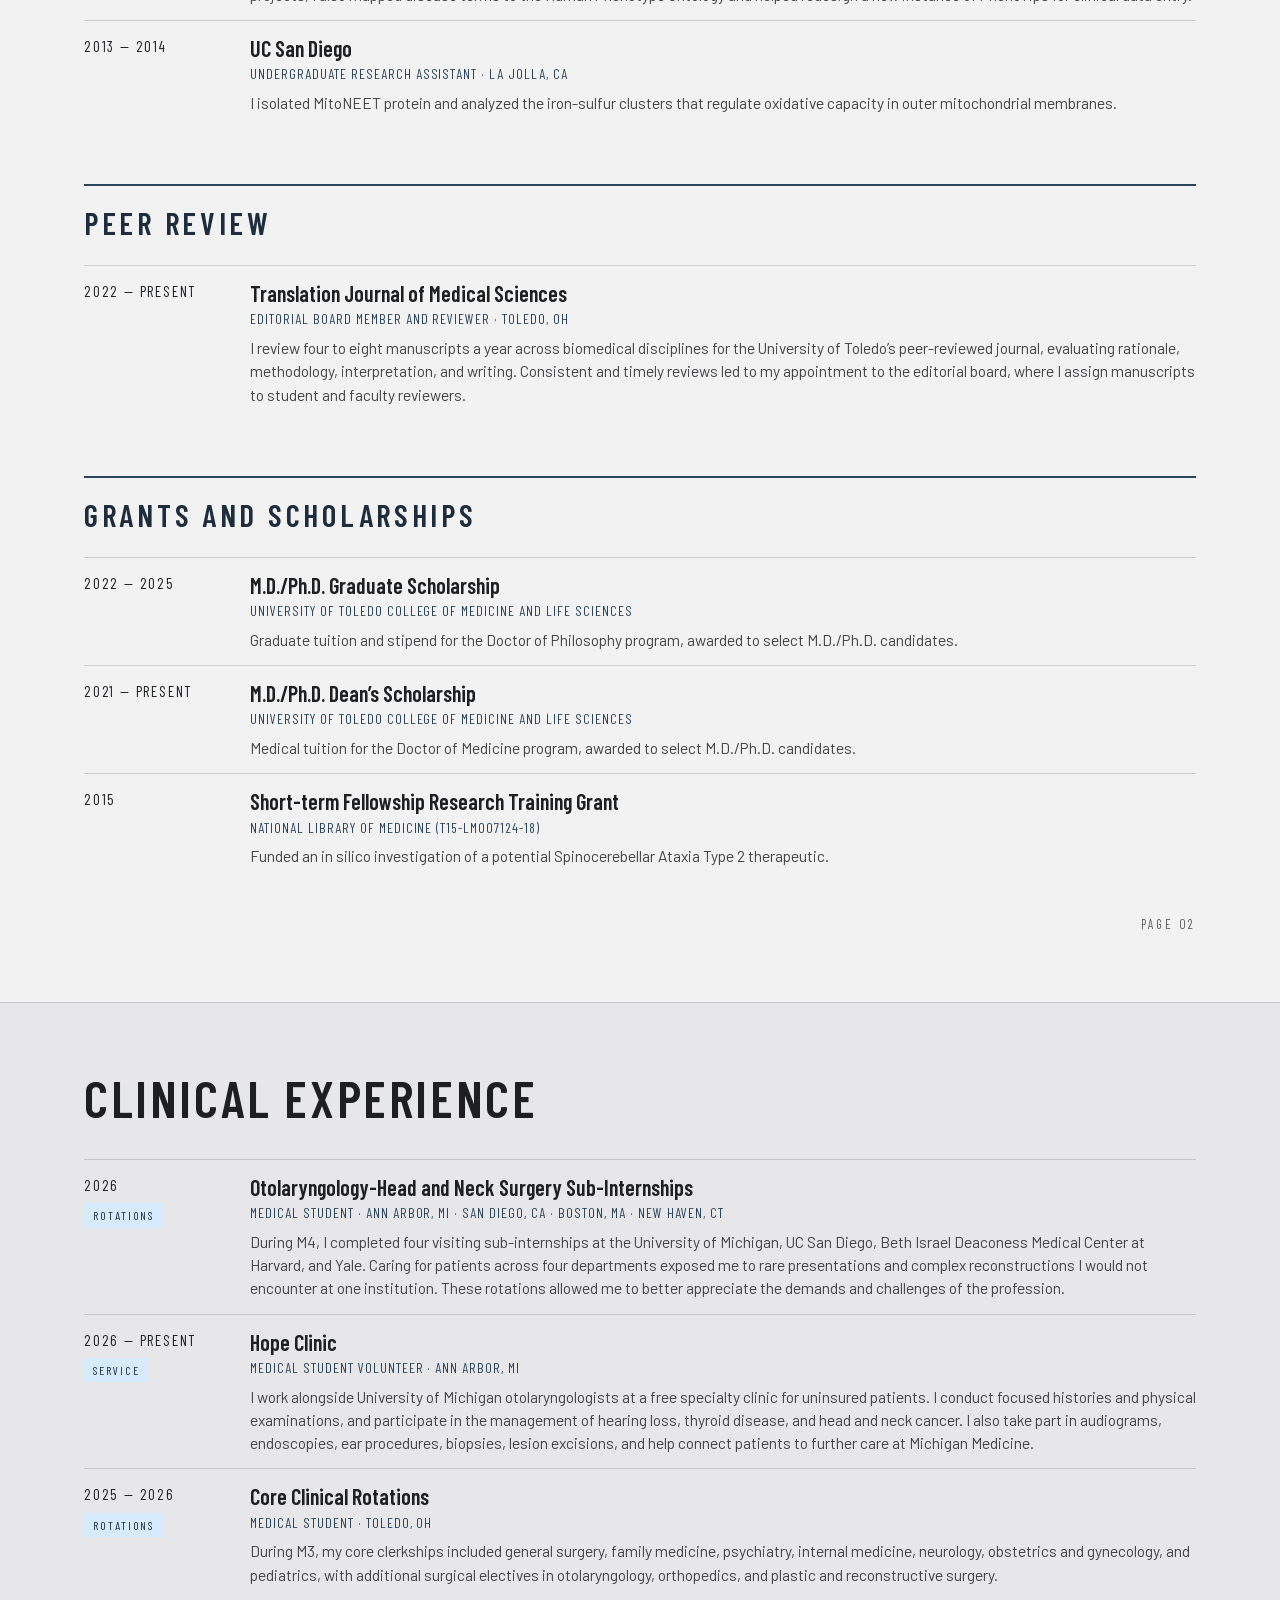
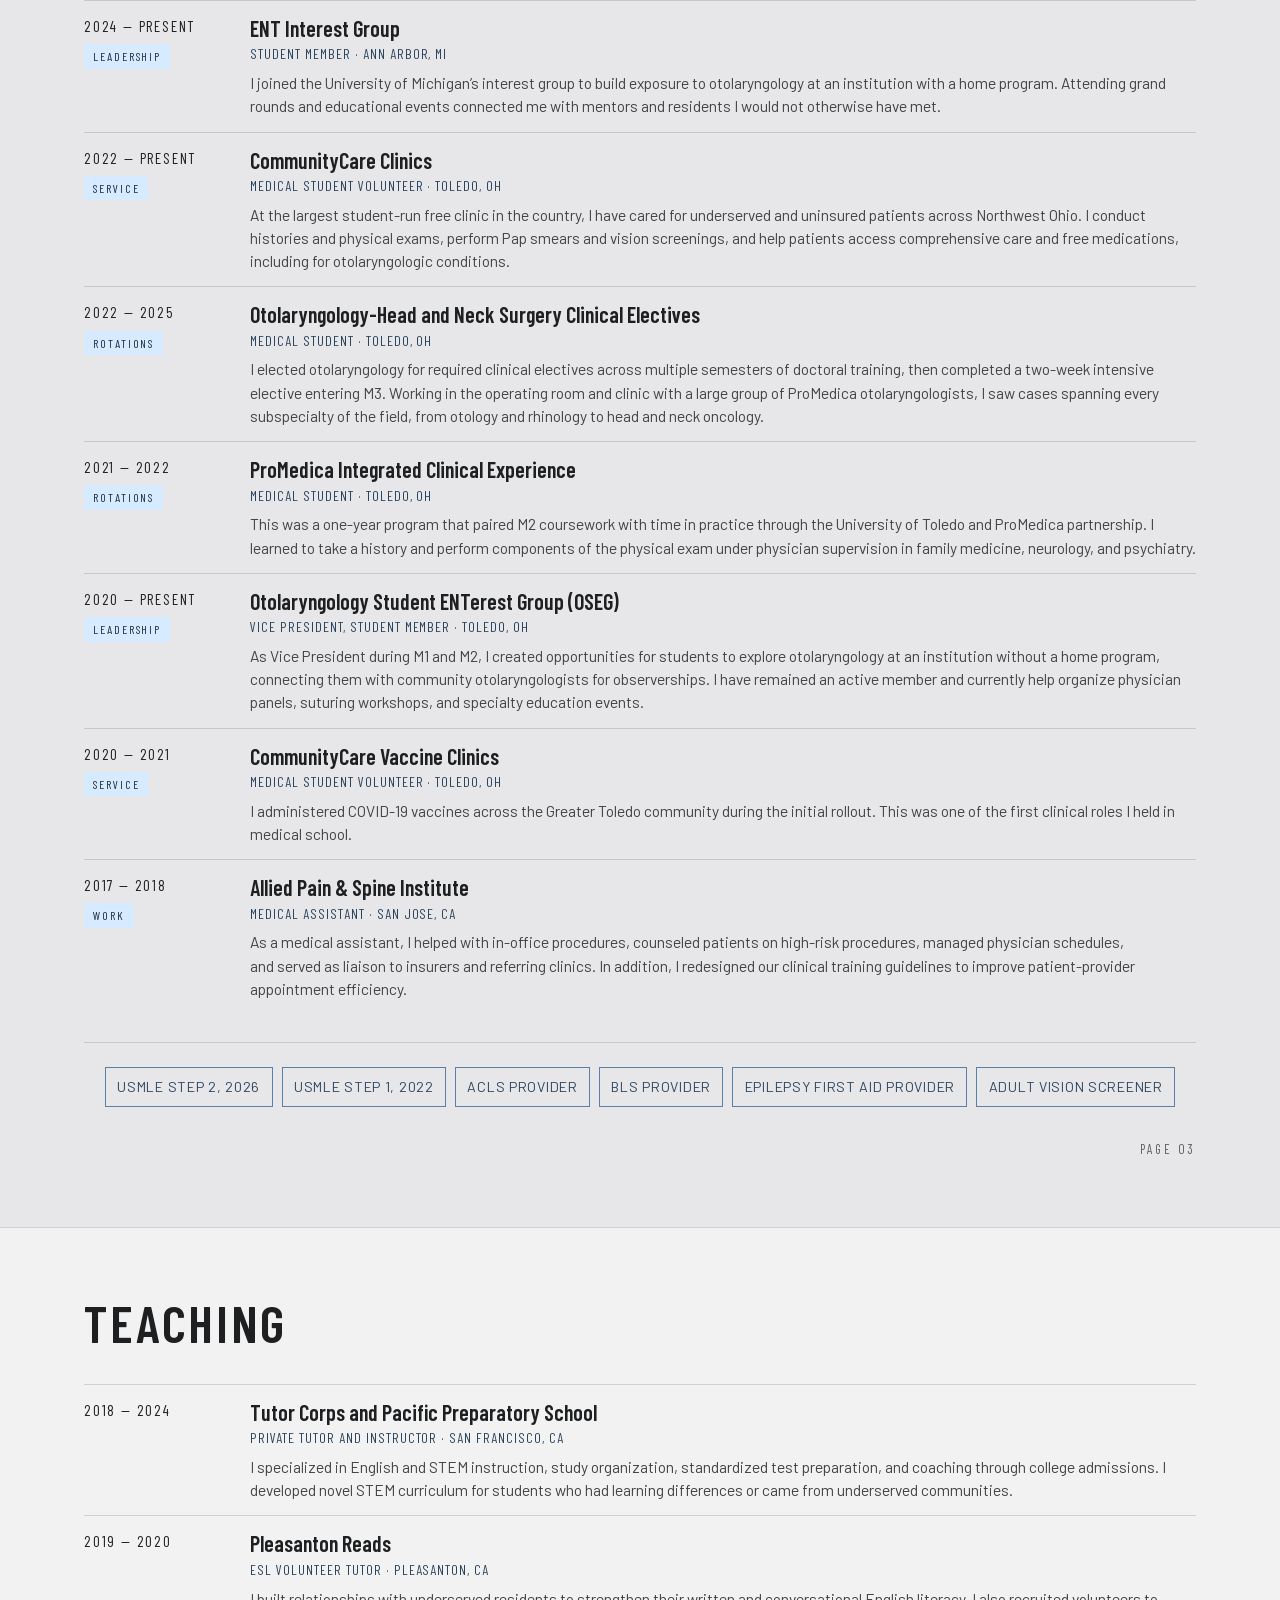
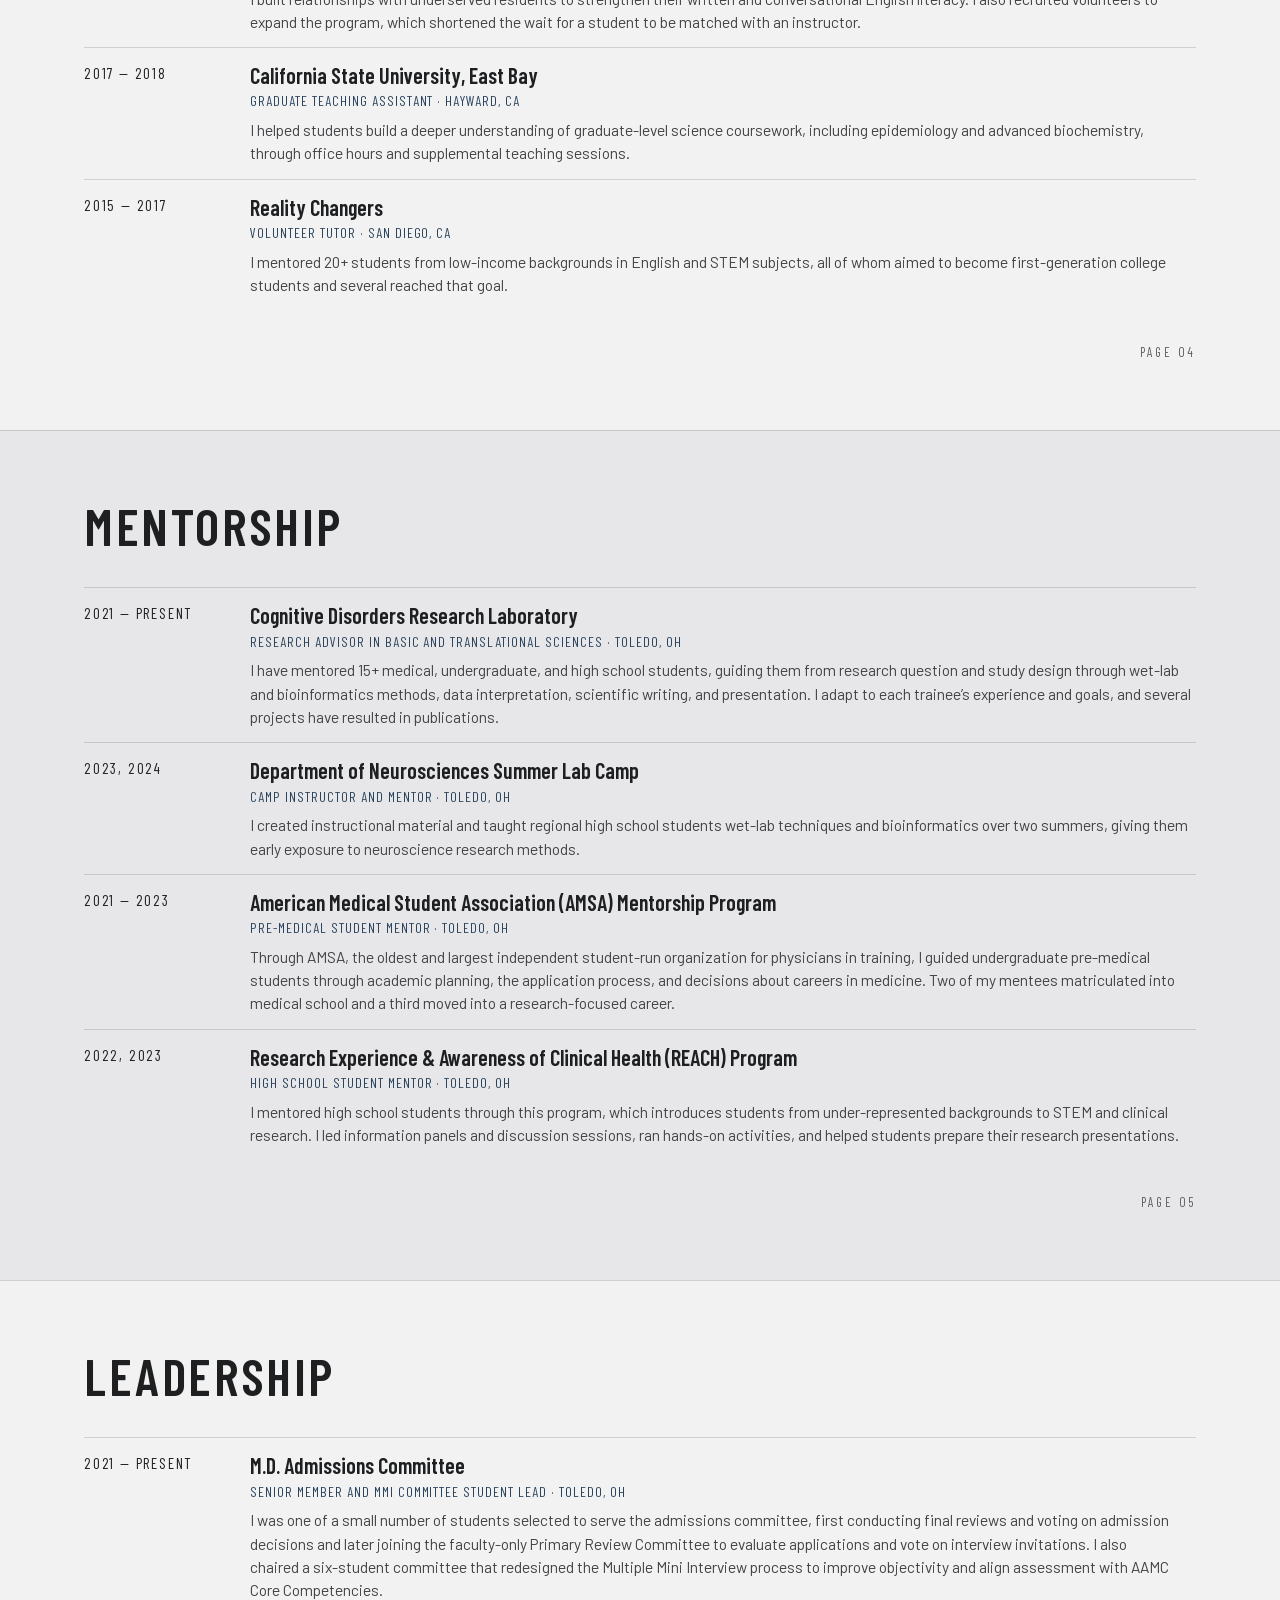
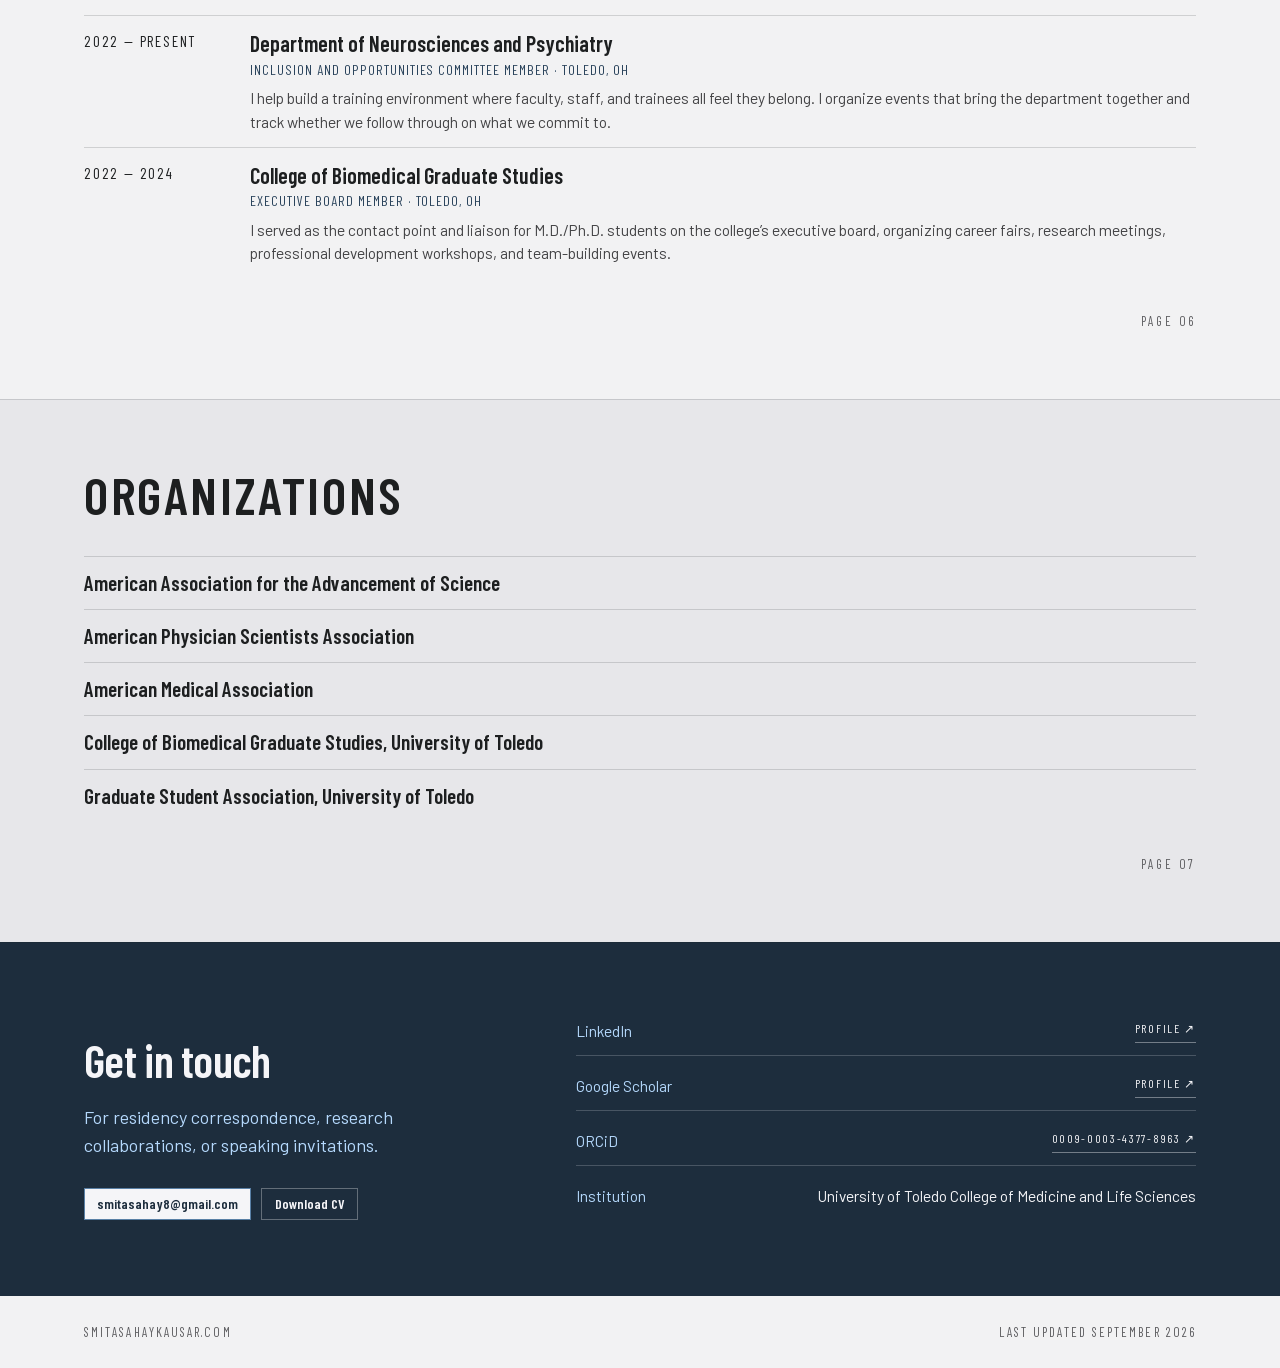
==== commit c5d6ffc2: "Apply Smita's latest Claude Design content updates Rebuilt with tools/unbundle.py: two new Aug/Sep 2" ====
--- a/index.html
+++ b/index.html
@@ -20,7 +20,7 @@
 <meta name="twitter:card" content="summary_large_image">
 <meta name="twitter:image" content="https://smitasahaykausar.com/assets/img/portrait.jpg">
 
-<script type="application/ld+json">{"@context":"https://schema.org","@type":"Person","name":"Smita Sahay-Kausar","givenName":"Smita","familyName":"Sahay-Kausar","url":"https://smitasahaykausar.com/","image":"https://smitasahaykausar.com/assets/img/portrait.jpg","jobTitle":"M.D. Candidate, Ph.D.","description":"Smita Sahay-Kausar, M.D. candidate and Ph.D. in neuroscience at the University of Toledo College of Medicine and Life Sciences. Physician-scientist in training pursuing otolaryngology-head and neck surgery.","alumniOf":{"@type":"CollegeOrUniversity","name":"University of Toledo College of Medicine and Life Sciences"},"affiliation":{"@type":"CollegeOrUniversity","name":"University of Toledo College of Medicine and Life Sciences"},"knowsAbout":["Neuroscience","Bioinformatics","Psychiatry","Otolaryngology-Head and Neck Surgery","Physician-scientist training"],"identifier":{"@type":"PropertyValue","propertyID":"ORCID","value":"https://orcid.org/0009-0003-4377-8963"},"sameAs":["https://www.linkedin.com/in/smita-sahay-kausar-b8041ba9","https://scholar.google.com/citations?user=NZonuhoAAAAJ","https://orcid.org/0009-0003-4377-8963"]}</script>
+<script type="application/ld+json">{"@context":"https://schema.org","@type":"Person","name":"Smita Sahay-Kausar","givenName":"Smita","familyName":"Sahay-Kausar","url":"https://smitasahaykausar.com/","image":"https://smitasahaykausar.com/assets/img/portrait.jpg","jobTitle":"M.D. Candidate, Ph.D.","description":"Smita Sahay-Kausar, M.D. candidate and Ph.D. in neuroscience at the University of Toledo College of Medicine and Life Sciences. Physician-scientist in training pursuing otolaryngology-head and neck surgery.","alumniOf":{"@type":"CollegeOrUniversity","name":"University of Toledo College of Medicine and Life Sciences"},"affiliation":{"@type":"CollegeOrUniversity","name":"University of Toledo College of Medicine and Life Sciences"},"knowsAbout":["Neuroscience","Bioinformatics","Psychiatry","Otolaryngology-Head and Neck Surgery","Physician-scientist training"],"identifier":{"@type":"PropertyValue","propertyID":"ORCID","value":"https://orcid.org/0009-0003-4377-8963"},"sameAs":["https://www.linkedin.com/in/smita-sahay-kausar/","https://scholar.google.com/citations?user=NZonuhoAAAAJ","https://orcid.org/0009-0003-4377-8963"]}</script>
 
 <link rel="preload" href="assets/fonts/barlow-400-latin.woff2" as="font" type="font/woff2" crossorigin>
 <link rel="preload" href="assets/fonts/barlow-condensed-600-latin.woff2" as="font" type="font/woff2" crossorigin>
@@ -71,12 +71,12 @@
         <span style="font-family: var(--font-heading); font-size: 15px; letter-spacing: 0.18em; text-transform: uppercase; color: var(--color-accent-700); text-align: center">M.D. Candidate 2027 · Ph.D. Neuroscience</span>
       </div>
       <h1 style="font-family: var(--font-heading); font-weight: 600; font-size: clamp(44px,8vw,78px); line-height: 0.94; letter-spacing: -0.005em; margin: 0 0 26px; text-align: center">Smita <br>Sahay-Kausar</h1>
-      <p style="font-size:21px;line-height:1.55;max-width:53ch;margin:0 0 20px;color:var(--color-neutral-800);text-wrap:pretty">I am a physician-scientist in training who is pursuing a career in otolaryngology-head and neck surgery. Drawing on my training in bioinformatics, neuroscience, and medicine, I aim to build a career as a surgeon-scientist, pairing research with equitable patient care.<br></p>
+      <p style="font-size:21px;line-height:1.55;max-width:53ch;margin:0 0 20px;color:var(--color-neutral-800);text-wrap:pretty">I am a physician-scientist in training who is pursuing a career in otolaryngology-head and neck surgery. Drawing on my training in bioinformatics, neuroscience, and medicine, I aim to build a career as a surgeon-scientist, combining research with equitable patient care.<br></p>
       <p style="font-size:16.5px;line-height:1.6;max-width:56ch;margin:0 0 34px;color:var(--color-neutral-700);text-wrap:pretty">My work spans basic science and translational research, clinical service, medical education, and mentorship.</p>
       <div style="display:flex;flex-wrap:nowrap;gap:0.5em;justify-content:center;margin:0 auto;container-type:inline-size">
         <a class="btn btn-primary" href="#contact" style="font-size:clamp(12px,3.4cqi,17px);padding-left:0.7em;padding-right:0.7em;white-space:nowrap">Get in touch</a>
         <a class="btn btn-primary pdf-link" data-pdf hidden href="cv/smita-sahay-kausar-cv.pdf" style="font-size:clamp(12px,3.4cqi,17px);padding-left:0.7em;padding-right:0.7em;white-space:nowrap" target="_blank" rel="noopener noreferrer">CV (PDF)</a>
-        <a class="btn btn-primary" href="https://www.linkedin.com/in/smita-sahay-kausar-b8041ba9" style="font-size:clamp(12px,3.4cqi,17px);padding-left:0.7em;padding-right:0.7em;white-space:nowrap" target="_blank" rel="noopener noreferrer">LinkedIn</a>
+        <a class="btn btn-primary" href="https://www.linkedin.com/in/smita-sahay-kausar/" style="font-size:clamp(12px,3.4cqi,17px);padding-left:0.7em;padding-right:0.7em;white-space:nowrap" target="_blank" rel="noopener noreferrer">LinkedIn</a>
         <a class="btn btn-primary" href="https://scholar.google.com/citations?user=NZonuhoAAAAJ" style="font-size:clamp(12px,3.4cqi,17px);padding-left:0.7em;padding-right:0.7em;white-space:nowrap" target="_blank" rel="noopener noreferrer">Google Scholar</a>
         <a class="btn btn-primary" href="https://orcid.org/0009-0003-4377-8963" style="font-size:clamp(12px,3.4cqi,17px);padding-left:0.7em;padding-right:0.7em;white-space:nowrap" target="_blank" rel="noopener noreferrer">ORCiD</a>
       </div>
@@ -169,7 +169,7 @@
         <div style="font-family:var(--font-heading);font-size:16px;letter-spacing:0.13em;text-transform:uppercase;color:var(--color-accent-300);margin-top:8px">Peer-reviewed publications</div>
       </div>
       <div>
-        <div style="font-family:var(--font-heading);font-size:clamp(52px,7vw,68px);line-height:0.95;font-weight:600">22</div>
+        <div style="font-family:var(--font-heading);font-size:clamp(52px,7vw,68px);line-height:0.95;font-weight:600">24</div>
         <div style="font-family:var(--font-heading);font-size:16px;letter-spacing:0.13em;text-transform:uppercase;color:var(--color-accent-300);margin-top:8px">Oral presentations</div>
       </div>
       <div>
@@ -290,7 +290,7 @@
           <div style="flex:1 1 340px;min-width:0">
             <div style="font-family:var(--font-heading);font-size:22px;font-weight:600;line-height:1.2;margin-bottom:2px">What is the Best Evidence for Bioenergetic Abnormalities in Severe Mental Illness?</div>
             <div style="font-family:var(--font-heading);font-size:14px;letter-spacing:0.07em;text-transform:uppercase;color:var(--color-accent-800);margin-bottom:6px">Metabolic Neuropsychiatry, Springer</div>
-            <div style="font-size:15.5px;line-height:1.5;color:var(--color-neutral-800);text-wrap:pretty">A survey of the evidence that brain energy metabolism is disrupted in schizophrenia, bipolar disorder, and major depression, and of the interventions being tested against it, including ketogenic and nutritional therapies and the metabolic effects of psychotropic medications.</div>
+            <div style="font-size:15.5px;line-height:1.5;color:var(--color-neutral-800);text-wrap:pretty">A survey of the evidence that brain energy metabolism is disrupted in schizophrenia, bipolar disorder, and major depression. We also discuss the metabolic effects of psychotropic medications and therapeutic interventions such as the ketogenic diet.</div>
             <div style="font-size:14.5px;margin-top:6px"><a href="https://doi.org/10.1007/978-3-032-05630-6_5" style="color:var(--color-accent-700)" target="_blank" rel="noopener noreferrer">View the chapter</a></div>
           </div>
         </div>
@@ -302,6 +302,20 @@
         <div>
           <div style="font-family:var(--font-heading);font-size:13px;letter-spacing:0.18em;text-transform:uppercase;color:var(--color-accent-800);margin-bottom:16px">Invited and oral presentations</div>
           <div style="display:flex;flex-direction:column">
+            <div style="display:grid;grid-template-columns:86px 1fr;gap:14px;padding:14px 0;border-top:1px solid var(--color-divider)">
+              <span style="font-family:var(--font-heading);font-size:15px;letter-spacing:0.08em;color:var(--color-neutral-700)">Sep 2026</span>
+              <div>
+                <div style="font-size:16px;line-height:1.45">An Atypical Pediatric Deep Neck Mass</div>
+                <div style="font-size:14px;line-height:1.45;color:var(--color-neutral-700);margin-top:2px">Beth Israel Deaconess Medical Center, Boston, MA</div>
+              </div>
+            </div>
+            <div style="display:grid;grid-template-columns:86px 1fr;gap:14px;padding:14px 0;border-top:1px solid var(--color-divider)">
+              <span style="font-family:var(--font-heading);font-size:15px;letter-spacing:0.08em;color:var(--color-neutral-700)">Aug 2026</span>
+              <div>
+                <div style="font-size:16px;line-height:1.45">From Neuroscience to Otolaryngology</div>
+                <div style="font-size:14px;line-height:1.45;color:var(--color-neutral-700);margin-top:2px">University of California, San Diego, San Diego, CA</div>
+              </div>
+            </div>
             <div class="talk-row" data-paper-pdf="posters/2026-version-9-staging-for-salivary.pdf" data-paper-title="Version 9 Staging for Salivary Gland Carcinoma" data-paper-venue="University of Michigan Medical School, Ann Arbor, MI, Jul 2026" style="display:grid;grid-template-columns:86px 1fr;gap:14px;padding:14px 0;border-top:1px solid var(--color-divider)">
               <span style="font-family:var(--font-heading);font-size:15px;letter-spacing:0.08em;color:var(--color-neutral-700)">Jul 2026</span>
               <div>
@@ -619,19 +633,19 @@
         <article class="card" data-paper-pdf="papers/2025-dissertation-metabolic-perturbations.pdf" data-paper-title="Metabolic Perturbations in Severe Mental Illnesses" data-paper-venue="OhioLINK ETD Center, 2025" style="border:1px solid var(--color-divider);display:grid;grid-row:span 4;grid-template-rows:subgrid;align-content:start">
           <div class="card-kicker" style="font-size:12.5px;color:var(--color-accent-800)">Doctoral Dissertation · Mar 2025</div>
           <h3 class="card-title" style="font-size:21px;line-height:1.25;margin:6px 0 0;display:flex;align-items:flex-start;border-bottom:1px solid var(--color-divider);padding-bottom:12px">Metabolic Perturbations in Severe Mental Illnesses</h3>
-          <p class="card-body" style="margin:14px 0 0;align-self:start;font-size:16.5px">For my doctoral work, I paired postmortem human brain tissue with bioinformatics to study purinergic signaling, kinase activity, and bioenergetic gene expression across schizophrenia, bipolar disorder, major depression, and suicide. I examined ketogenic therapy as a way to correct these changes. I completed my Ph.D. and defended in three years.</p>
+          <p class="card-body" style="margin:14px 0 0;align-self:start;font-size:16.5px">ATP powers the brain and carries signals within it, roles that are disrupted in severe mental illness. Combining bioinformatics with laser microdissection and qPCR of postmortem frontal cortex, my dissertation identifies sex- and cell-specific purinergic alterations in schizophrenia, major depressive disorder, and suicide.</p>
           <div class="card-meta" style="padding-top:16px;align-self:end;font-size:15.5px"><a href="http://rave.ohiolink.edu/etdc/view?acc_num=mco1741284328366232" target="_blank" rel="noopener noreferrer">OhioLINK ETD Center</a><div class="paper-actions" data-pdf hidden><button class="paper-read" type="button">Read paper</button><a href="papers/2025-dissertation-metabolic-perturbations.pdf" class="pdf-a" download>PDF</a></div></div>
         </article>
         <article class="card" style="border:1px solid var(--color-divider);display:grid;grid-row:span 4;grid-template-rows:subgrid;align-content:start">
           <div class="card-kicker" style="font-size:12.5px;color:var(--color-accent-800)">The Toledo Blade · Dec 2024</div>
           <h3 class="card-title" style="font-size:21px;line-height:1.25;margin:6px 0 0;display:flex;align-items:flex-start;border-bottom:1px solid var(--color-divider);padding-bottom:12px">The power struggle in our brain: energy imbalance in mental health</h3>
-          <p class="card-body" style="margin:14px 0 0;align-self:start;font-size:16.5px">I wrote this piece for The Toledo Blade to explain what ATP, the molecule that carries energy in every cell of the body, has to do with mental illness. It draws on my research into the pathophysiology of suicide and makes the case that these conditions are illnesses with a biological basis rather than failures of will or character.</p>
+          <p class="card-body" style="margin:14px 0 0;align-self:start;font-size:16.5px">Written for a general audience in the local newspaper, this piece asks readers to picture the brain as a city running on a fuel called ATP and to consider what happens when the power supply falters. Drawing on my research into the pathophysiology of suicide, I argue that these are illnesses with a measurable biology, not failures of character.</p>
           <div class="card-meta" style="padding-top:16px;align-self:end;font-size:15.5px"><a href="https://www.toledoblade.com/a-e/culture/2024/12/02/the-power-struggle-in-our-brain-energy-imbalance-in-mental-health/stories/20241202001" target="_blank" rel="noopener noreferrer">Read the article</a></div>
         </article>
         <article class="card" style="border:1px solid var(--color-divider);display:grid;grid-row:span 4;grid-template-rows:subgrid;align-content:start">
           <div class="card-kicker" style="font-size:12.5px;color:var(--color-accent-800)">Way To Goal · Jan 2021</div>
           <h3 class="card-title" style="font-size:21px;line-height:1.25;margin:6px 0 0;display:flex;align-items:flex-start;border-bottom:1px solid var(--color-divider);padding-bottom:12px">Health in the co-RONA 20s</h3>
-          <p class="card-body" style="margin:14px 0 0;align-self:start;font-size:16.5px">I wrote this article for my company’s website on how telehealth reshaped patient care in the first months of COVID. It covers how practices chose a platform, how they held virtual visits to the same documentation standard as in-person care, and why patients rebooked cancelled appointments once they knew the option existed.</p>
+          <p class="card-body" style="margin:14px 0 0;align-self:start;font-size:16.5px">This article examines how telehealth reshaped patient care in the first months of COVID. I describe how clinical practices chose a platform, held virtual visits to the same documentation standard as in-person care, and why patients rebooked cancelled appointments once they knew the option existed.</p>
           <div class="card-meta" style="padding-top:16px;align-self:end;font-size:15.5px"><a href="https://waytogoal.com/health-in-the-co-rona-20s/" target="_blank" rel="noopener noreferrer">Read the article</a></div>
         </article>
       </div>
@@ -646,7 +660,7 @@
           <div style="flex:1 1 340px;min-width:0">
             <div style="font-family:var(--font-heading);font-size:22px;font-weight:600;line-height:1.2;margin-bottom:2px">Cognitive Disorders Research Lab</div>
             <div style="font-family:var(--font-heading);font-size:14px;letter-spacing:0.07em;text-transform:uppercase;color:var(--color-accent-800);margin-bottom:6px">PRE-DOCTORAL RESEARCH ASSISTANT · TOLEDO, OH</div>
-            <div style="font-size:15.5px;line-height:1.5;color:var(--color-neutral-800);text-wrap:pretty">Investigated metabolic dysfunction, ketogenic interventions, kinase networks, purinergic signaling, and differential gene expression across schizophrenia, bipolar disorder, major depression, and suicide.</div>
+            <div style="font-size:15.5px;line-height:1.5;color:var(--color-neutral-800);text-wrap:pretty">I investigated metabolic dysfunction, ketogenic interventions, kinase networks, purinergic signaling, and differential gene expression across schizophrenia, bipolar disorder, major depression, and suicide.</div>
           </div>
         </div>
         <div style="display:flex;flex-wrap:wrap;gap:4px 20px;padding:14px 0;border-top:1px solid var(--color-divider)">
@@ -656,7 +670,7 @@
           <div style="flex:1 1 340px;min-width:0">
             <div style="font-family:var(--font-heading);font-size:22px;font-weight:600;line-height:1.2;margin-bottom:2px">Way To Goal</div>
             <div style="font-family:var(--font-heading);font-size:14px;letter-spacing:0.07em;text-transform:uppercase;color:var(--color-accent-800);margin-bottom:6px">Healthcare Data Research Analyst · Phoenix, AZ</div>
-            <div style="font-size:15.5px;line-height:1.5;color:var(--color-neutral-800);text-wrap:pretty">Ran research studies for pharmaceutical and biomedical clients across therapeutic areas and stages of product development, synthesizing clinical, scientific, and market data into client-facing analyses and recommendations for Fortune 500 companies.</div>
+            <div style="font-size:15.5px;line-height:1.5;color:var(--color-neutral-800);text-wrap:pretty">I ran research studies for pharmaceutical and biomedical clients across therapeutic areas and stages of product development, synthesizing clinical, scientific, and market data into client-facing analyses and recommendations for Fortune 500 companies.</div>
           </div>
         </div>
         <div style="display:flex;flex-wrap:wrap;gap:4px 20px;padding:14px 0;border-top:1px solid var(--color-divider)">
@@ -666,7 +680,7 @@
           <div style="flex:1 1 340px;min-width:0">
             <div style="font-family:var(--font-heading);font-size:22px;font-weight:600;line-height:1.2;margin-bottom:2px">California State University, East Bay</div>
             <div style="font-family:var(--font-heading);font-size:14px;letter-spacing:0.07em;text-transform:uppercase;color:var(--color-accent-800);margin-bottom:6px">Undergraduate Research Assistant · Hayward, CA</div>
-            <div style="font-size:15.5px;line-height:1.5;color:var(--color-neutral-800);text-wrap:pretty">Analyzed sequencing data to identify structural variants driving antibiotic resistance in patients.</div>
+            <div style="font-size:15.5px;line-height:1.5;color:var(--color-neutral-800);text-wrap:pretty">I analyzed sequencing data to identify structural variants driving antibiotic resistance in patients.</div>
           </div>
         </div>
         <div style="display:flex;flex-wrap:wrap;gap:4px 20px;padding:14px 0;border-top:1px solid var(--color-divider)">
@@ -676,7 +690,7 @@
           <div style="flex:1 1 340px;min-width:0">
             <div style="font-family:var(--font-heading);font-size:22px;font-weight:600;line-height:1.2;margin-bottom:2px">WorldCare Technologies at UC San Diego</div>
             <div style="font-family:var(--font-heading);font-size:14px;letter-spacing:0.07em;text-transform:uppercase;color:var(--color-accent-800);margin-bottom:6px">Undergraduate Research Assistant · La Jolla, CA</div>
-            <div style="font-size:15.5px;line-height:1.5;color:var(--color-neutral-800);text-wrap:pretty">Developed a cost-effective open viral load HIV monitoring device for underserved patients in Tijuana, including microwell chips for blood dilution, and supported the launch of a second-generation prototype into clinical validation.</div>
+            <div style="font-size:15.5px;line-height:1.5;color:var(--color-neutral-800);text-wrap:pretty">I helped develop a cost-effective open viral load HIV monitoring device for underserved patients in Tijuana, including microwell chips for blood dilution, and supported the launch of a second-generation prototype into clinical validation.</div>
           </div>
         </div>
         <div style="display:flex;flex-wrap:wrap;gap:4px 20px;padding:14px 0;border-top:1px solid var(--color-divider)">
@@ -686,7 +700,7 @@
           <div style="flex:1 1 340px;min-width:0">
             <div style="font-family:var(--font-heading);font-size:22px;font-weight:600;line-height:1.2;margin-bottom:2px">UC San Diego School of Medicine</div>
             <div style="font-family:var(--font-heading);font-size:14px;letter-spacing:0.07em;text-transform:uppercase;color:var(--color-accent-800);margin-bottom:6px">Undergraduate Research Assistant · La Jolla, CA</div>
-            <div style="font-size:15.5px;line-height:1.5;color:var(--color-neutral-800);text-wrap:pretty">Designed ultra-sensitive pipelines to detect structural variants in Pontine Tegmental Cap Dysplasia, a rare neurological disorder.</div>
+            <div style="font-size:15.5px;line-height:1.5;color:var(--color-neutral-800);text-wrap:pretty">I designed ultra-sensitive pipelines to detect structural variants in Pontine Tegmental Cap Dysplasia, a rare neurological disorder.</div>
           </div>
         </div>
         <div style="display:flex;flex-wrap:wrap;gap:4px 20px;padding:14px 0;border-top:1px solid var(--color-divider)">
@@ -696,7 +710,7 @@
           <div style="flex:1 1 340px;min-width:0">
             <div style="font-family:var(--font-heading);font-size:22px;font-weight:600;line-height:1.2;margin-bottom:2px">University of Utah School of Medicine</div>
             <div style="font-family:var(--font-heading);font-size:14px;letter-spacing:0.07em;text-transform:uppercase;color:var(--color-accent-800);margin-bottom:6px">Undergraduate Research Assistant · Salt Lake City, UT</div>
-            <div style="font-size:15.5px;line-height:1.5;color:var(--color-neutral-800);text-wrap:pretty">Investigated molecular descriptors of compounds that may lower ataxin-2 as a therapeutic for Spinocerebellar Ataxia Type 2, and mapped disease terms to the Human Phenotype Ontology.</div>
+            <div style="font-size:15.5px;line-height:1.5;color:var(--color-neutral-800);text-wrap:pretty">I investigated molecular descriptors of compounds that may lower ataxin-2 as a therapeutic for Spinocerebellar Ataxia Type 2. In two separate projects, I also mapped disease terms to the Human Phenotype Ontology and helped redesign a new instance of PhenoTips for clinical data entry.</div>
           </div>
         </div>
         <div style="display:flex;flex-wrap:wrap;gap:4px 20px;padding:14px 0;border-top:1px solid var(--color-divider)">
@@ -706,7 +720,7 @@
           <div style="flex:1 1 340px;min-width:0">
             <div style="font-family:var(--font-heading);font-size:22px;font-weight:600;line-height:1.2;margin-bottom:2px">UC San Diego</div>
             <div style="font-family:var(--font-heading);font-size:14px;letter-spacing:0.07em;text-transform:uppercase;color:var(--color-accent-800);margin-bottom:6px">Undergraduate Research Assistant · La Jolla, CA</div>
-            <div style="font-size:15.5px;line-height:1.5;color:var(--color-neutral-800);text-wrap:pretty">Isolated MitoNEET protein and analyzed the iron-sulfur clusters that regulate oxidative capacity in outer mitochondrial membranes.</div>
+            <div style="font-size:15.5px;line-height:1.5;color:var(--color-neutral-800);text-wrap:pretty">I isolated MitoNEET protein and analyzed the iron-sulfur clusters that regulate oxidative capacity in outer mitochondrial membranes.</div>
           </div>
         </div>
       </div>
@@ -716,7 +730,7 @@
       <div>
         <div style="display:flex;flex-wrap:wrap;gap:4px 20px;padding:14px 0;border-top:1px solid var(--color-divider)">
           <div style="flex:0 0 146px;min-width:134px">
-            <div style="font-family:var(--font-heading);font-size:15px;letter-spacing:0.12em;text-transform:uppercase;color:var(--color-text)">2022 — Present</div>
+            <div style="font-family:var(--font-heading);font-size:15px;letter-spacing:0.12em;text-transform:uppercase;color:var(--color-text)">2022 — PRESENT</div>
           </div>
           <div style="flex:1 1 340px;min-width:0">
             <div style="font-family:var(--font-heading);font-size:22px;font-weight:600;line-height:1.2;margin-bottom:2px">Translation Journal of Medical Sciences<br></div>
@@ -737,12 +751,12 @@
           <div style="flex:1 1 340px;min-width:0">
             <div style="font-family:var(--font-heading);font-size:22px;font-weight:600;line-height:1.2;margin-bottom:2px">M.D./Ph.D. Graduate Scholarship</div>
             <div style="font-family:var(--font-heading);font-size:14px;letter-spacing:0.07em;text-transform:uppercase;color:var(--color-accent-800);margin-bottom:6px">University of Toledo College of Medicine and Life Sciences</div>
-            <div style="font-size:15.5px;line-height:1.5;color:var(--color-neutral-800);text-wrap:pretty">Graduate tuition for the Doctor of Philosophy program, awarded to select M.D./Ph.D. candidates.</div>
-          </div>
-        </div>
-        <div style="display:flex;flex-wrap:wrap;gap:4px 20px;padding:14px 0;border-top:1px solid var(--color-divider)">
-          <div style="flex:0 0 146px;min-width:134px">
-            <div style="font-family:var(--font-heading);font-size:15px;letter-spacing:0.12em;text-transform:uppercase;color:var(--color-text)">2021 — Present</div>
+            <div style="font-size:15.5px;line-height:1.5;color:var(--color-neutral-800);text-wrap:pretty">Graduate tuition and stipend for the Doctor of Philosophy program, awarded to select M.D./Ph.D. candidates.</div>
+          </div>
+        </div>
+        <div style="display:flex;flex-wrap:wrap;gap:4px 20px;padding:14px 0;border-top:1px solid var(--color-divider)">
+          <div style="flex:0 0 146px;min-width:134px">
+            <div style="font-family:var(--font-heading);font-size:15px;letter-spacing:0.12em;text-transform:uppercase;color:var(--color-text)">2021 — PRESENT</div>
           </div>
           <div style="flex:1 1 340px;min-width:0">
             <div style="font-family:var(--font-heading);font-size:22px;font-weight:600;line-height:1.2;margin-bottom:2px">M.D./Ph.D. Dean’s Scholarship</div>
@@ -779,12 +793,12 @@
           <div style="flex:1 1 340px;min-width:0">
             <div style="font-family:var(--font-heading);font-size:22px;font-weight:600;line-height:1.2;margin-bottom:2px">Otolaryngology-Head and Neck Surgery Sub-Internships</div>
             <div style="font-family:var(--font-heading);font-size:14px;letter-spacing:0.07em;text-transform:uppercase;color:var(--color-accent-800);margin-bottom:6px">Medical Student · Ann Arbor, MI · San Diego, CA · Boston, MA · New Haven, CT</div>
-            <div style="font-size:15.5px;line-height:1.5;color:var(--color-neutral-800);text-wrap:pretty">During M4, I completed four visiting sub-internships at the University of Michigan, UC San Diego, Beth Israel Deaconess at Harvard, and Yale. Caring for patients across four departments exposed me to rare presentations and complex reconstructions I would not encounter at one institution. These rotations also allowed me to better appreciate the demands and challenges of the profession.</div>
-          </div>
-        </div>
-        <div style="display:flex;flex-wrap:wrap;gap:4px 20px;padding:14px 0;border-top:1px solid var(--color-divider)">
-          <div style="flex:0 0 146px;min-width:134px">
-            <div style="font-family:var(--font-heading);font-size:15px;letter-spacing:0.12em;text-transform:uppercase;color:var(--color-text)">2026 — Present</div>
+            <div style="font-size:15.5px;line-height:1.5;color:var(--color-neutral-800);text-wrap:pretty">During M4, I completed four visiting sub-internships at the University of Michigan, UC San Diego, Beth Israel Deaconess Medical Center at Harvard, and Yale. Caring for patients across four departments exposed me to rare presentations and complex reconstructions I would not encounter at one institution. These rotations allowed me to better appreciate the demands and challenges of the profession.</div>
+          </div>
+        </div>
+        <div style="display:flex;flex-wrap:wrap;gap:4px 20px;padding:14px 0;border-top:1px solid var(--color-divider)">
+          <div style="flex:0 0 146px;min-width:134px">
+            <div style="font-family:var(--font-heading);font-size:15px;letter-spacing:0.12em;text-transform:uppercase;color:var(--color-text)">2026 — PRESENT</div>
             <div style="display:inline-block;margin-top:6px;padding:3px 9px;background:var(--color-accent-200);font-family:var(--font-heading);font-size:12px;letter-spacing:0.16em;text-transform:uppercase;color:var(--color-accent-900)">Service</div>
           </div>
           <div style="flex:1 1 340px;min-width:0">
@@ -806,24 +820,24 @@
         </div>
         <div style="display:flex;flex-wrap:wrap;gap:4px 20px;padding:14px 0;border-top:1px solid var(--color-divider)">
           <div style="flex:0 0 146px;min-width:134px">
-            <div style="font-family:var(--font-heading);font-size:15px;letter-spacing:0.12em;text-transform:uppercase;color:var(--color-text)">2022 — PRESENT</div>
+            <div style="font-family:var(--font-heading);font-size:15px;letter-spacing:0.12em;text-transform:uppercase;color:var(--color-text)">2024 — PRESENT</div>
             <div style="display:inline-block;margin-top:6px;padding:3px 9px;background:var(--color-accent-200);font-family:var(--font-heading);font-size:12px;letter-spacing:0.16em;text-transform:uppercase;color:var(--color-accent-900)">Leadership</div>
           </div>
           <div style="flex:1 1 340px;min-width:0">
             <div style="font-family:var(--font-heading);font-size:22px;font-weight:600;line-height:1.2;margin-bottom:2px">ENT Interest Group</div>
             <div style="font-family:var(--font-heading);font-size:14px;letter-spacing:0.07em;text-transform:uppercase;color:var(--color-accent-800);margin-bottom:6px">Student Member · Ann Arbor, MI</div>
-            <div style="font-size:15.5px;line-height:1.5;color:var(--color-neutral-800);text-wrap:pretty">I joined the University of Michigan’s interest group to build exposure to otolaryngology at an institution with a home program. Attending grand rounds and educational events connected me with mentors and residents in the field I would not otherwise have met.</div>
-          </div>
-        </div>
-        <div style="display:flex;flex-wrap:wrap;gap:4px 20px;padding:14px 0;border-top:1px solid var(--color-divider)">
-          <div style="flex:0 0 146px;min-width:134px">
-            <div style="font-family:var(--font-heading);font-size:15px;letter-spacing:0.12em;text-transform:uppercase;color:var(--color-text)">2022 — Present</div>
+            <div style="font-size:15.5px;line-height:1.5;color:var(--color-neutral-800);text-wrap:pretty">I joined the University of Michigan’s interest group to build exposure to otolaryngology at an institution with a home program. Attending grand rounds and educational events connected me with mentors and residents I would not otherwise have met.</div>
+          </div>
+        </div>
+        <div style="display:flex;flex-wrap:wrap;gap:4px 20px;padding:14px 0;border-top:1px solid var(--color-divider)">
+          <div style="flex:0 0 146px;min-width:134px">
+            <div style="font-family:var(--font-heading);font-size:15px;letter-spacing:0.12em;text-transform:uppercase;color:var(--color-text)">2022 — PRESENT</div>
             <div style="display:inline-block;margin-top:6px;padding:3px 9px;background:var(--color-accent-200);font-family:var(--font-heading);font-size:12px;letter-spacing:0.16em;text-transform:uppercase;color:var(--color-accent-900)">Service</div>
           </div>
           <div style="flex:1 1 340px;min-width:0">
             <div style="font-family:var(--font-heading);font-size:22px;font-weight:600;line-height:1.2;margin-bottom:2px">CommunityCare Clinics</div>
             <div style="font-family:var(--font-heading);font-size:14px;letter-spacing:0.07em;text-transform:uppercase;color:var(--color-accent-800);margin-bottom:6px">Medical Student Volunteer · Toledo, OH</div>
-            <div style="font-size:15.5px;line-height:1.5;color:var(--color-neutral-800);text-wrap:pretty">This is a longitudinal commitment I began upon entering medical school, caring for underserved and uninsured patients across Northwest Ohio at the largest student-run free clinic in the country. I conduct histories and physical exams, perform Pap smears and vision screenings, and help patients access comprehensive care and free medications, including for otolaryngologic conditions.</div>
+            <div style="font-size:15.5px;line-height:1.5;color:var(--color-neutral-800);text-wrap:pretty">At the largest student-run free clinic in the country, I have cared for underserved and uninsured patients across Northwest Ohio. I conduct histories and physical exams, perform Pap smears and vision screenings, and help patients access comprehensive care and free medications, including for otolaryngologic conditions.</div>
           </div>
         </div>
         <div style="display:flex;flex-wrap:wrap;gap:4px 20px;padding:14px 0;border-top:1px solid var(--color-divider)">
@@ -850,7 +864,7 @@
         </div>
         <div style="display:flex;flex-wrap:wrap;gap:4px 20px;padding:14px 0;border-top:1px solid var(--color-divider)">
           <div style="flex:0 0 146px;min-width:134px">
-            <div style="font-family:var(--font-heading);font-size:15px;letter-spacing:0.12em;text-transform:uppercase;color:var(--color-text)">2020 — Present</div>
+            <div style="font-family:var(--font-heading);font-size:15px;letter-spacing:0.12em;text-transform:uppercase;color:var(--color-text)">2020 — PRESENT</div>
             <div style="display:inline-block;margin-top:6px;padding:3px 9px;background:var(--color-accent-200);font-family:var(--font-heading);font-size:12px;letter-spacing:0.16em;text-transform:uppercase;color:var(--color-accent-900)">Leadership</div>
           </div>
           <div style="flex:1 1 340px;min-width:0">
@@ -878,7 +892,7 @@
           <div style="flex:1 1 340px;min-width:0">
             <div style="font-family:var(--font-heading);font-size:22px;font-weight:600;line-height:1.2;margin-bottom:2px">Allied Pain &amp; Spine Institute</div>
             <div style="font-family:var(--font-heading);font-size:14px;letter-spacing:0.07em;text-transform:uppercase;color:var(--color-accent-800);margin-bottom:6px">Medical Assistant · San Jose, CA</div>
-            <div style="box-sizing: border-box; display: flex; flex-direction: column; gap: 12px"><div style="font-size: 15.5px; line-height: 1.5; color: var(--color-neutral-800); text-wrap: pretty">As a medical assistant, I assisted with in-office procedures, counseled patients on high-risk procedures, managed physician schedules, and served as liaison to insurers and referring clinics. In addition, I redesigned our clinical training guidelines to improve patient-provider appointment efficiency.</div></div>
+            <div style="box-sizing: border-box; display: flex; flex-direction: column; gap: 12px"><div style="font-size: 15.5px; line-height: 1.5; color: var(--color-neutral-800); text-wrap: pretty">As a medical assistant, I helped with in-office procedures, counseled patients on high-risk procedures, managed physician schedules, and served as liaison to insurers and referring clinics. In addition, I redesigned our clinical training guidelines to improve patient-provider appointment efficiency.</div></div>
           </div>
         </div>
       </div>
@@ -908,7 +922,7 @@
           <div style="flex:1 1 340px;min-width:0">
             <div style="font-family:var(--font-heading);font-size:22px;font-weight:600;line-height:1.2;margin-bottom:2px">Tutor Corps and Pacific Preparatory School</div>
             <div style="font-family:var(--font-heading);font-size:14px;letter-spacing:0.07em;text-transform:uppercase;color:var(--color-accent-800);margin-bottom:6px">Private Tutor and Instructor · San Francisco, CA</div>
-            <div style="font-size:15.5px;line-height:1.5;color:var(--color-neutral-800);text-wrap:pretty">I advanced to expert-level one-on-one tutor teaching advanced STEM courses, English, SAT preparation, and college admissions, then trained as a Pacific Preparatory instructor, developing curricula for a middle school student with autism. Working with learners across ages and abilities taught me to tailor how I teach to how someone learns.</div>
+            <div style="font-size:15.5px;line-height:1.5;color:var(--color-neutral-800);text-wrap:pretty">I specialized in English and STEM instruction, study organization, standardized test preparation, and coaching through college admissions. I developed novel STEM curriculum for students who had learning differences or came from underserved communities.</div>
           </div>
         </div>
         <div style="display:flex;flex-wrap:wrap;gap:4px 20px;padding:14px 0;border-top:1px solid var(--color-divider)">
@@ -918,7 +932,7 @@
           <div style="flex:1 1 340px;min-width:0">
             <div style="font-family:var(--font-heading);font-size:22px;font-weight:600;line-height:1.2;margin-bottom:2px">Pleasanton Reads</div>
             <div style="font-family:var(--font-heading);font-size:14px;letter-spacing:0.07em;text-transform:uppercase;color:var(--color-accent-800);margin-bottom:6px">ESL Volunteer Tutor · Pleasanton, CA</div>
-            <div style="font-size:15.5px;line-height:1.5;color:var(--color-neutral-800);text-wrap:pretty">I built relationships with underserved residents to strengthen their written and conversational English literacy, and recruited volunteers to expand the program, which shortened the wait for a student to be matched with an instructor.</div>
+            <div style="font-size:15.5px;line-height:1.5;color:var(--color-neutral-800);text-wrap:pretty">I built relationships with underserved residents to strengthen their written and conversational English literacy. I also recruited volunteers to expand the program, which shortened the wait for a student to be matched with an instructor.</div>
           </div>
         </div>
         <div style="display:flex;flex-wrap:wrap;gap:4px 20px;padding:14px 0;border-top:1px solid var(--color-divider)">
@@ -938,7 +952,7 @@
           <div style="flex:1 1 340px;min-width:0">
             <div style="font-family:var(--font-heading);font-size:22px;font-weight:600;line-height:1.2;margin-bottom:2px">Reality Changers</div>
             <div style="font-family:var(--font-heading);font-size:14px;letter-spacing:0.07em;text-transform:uppercase;color:var(--color-accent-800);margin-bottom:6px">Volunteer Tutor · San Diego, CA</div>
-            <div style="font-size:15.5px;line-height:1.5;color:var(--color-neutral-800);text-wrap:pretty">I mentored more than 25 students from low-income backgrounds in English and STEM subjects, all of whom aimed to become first-generation college students and reached that goal.</div>
+            <div style="font-size:15.5px;line-height:1.5;color:var(--color-neutral-800);text-wrap:pretty">I mentored 20+ students from low-income backgrounds in English and STEM subjects, all of whom aimed to become first-generation college students and several reached that goal.</div>
           </div>
         </div>
       </div>
@@ -957,9 +971,19 @@
             <div style="font-family:var(--font-heading);font-size:15px;letter-spacing:0.12em;text-transform:uppercase;color:var(--color-text)">2021 — PRESENT</div>
           </div>
           <div style="flex:1 1 340px;min-width:0">
-            <div style="font-family:var(--font-heading);font-size:22px;font-weight:600;line-height:1.2;margin-bottom:2px">Basic and Translational Neuroscience</div>
-            <div style="font-family:var(--font-heading);font-size:14px;letter-spacing:0.07em;text-transform:uppercase;color:var(--color-accent-800);margin-bottom:6px">Graduate Mentor · Toledo, OH</div>
-            <div style="font-size:15.5px;line-height:1.5;color:var(--color-neutral-800);text-wrap:pretty">I have mentored 15+ medical, undergraduate, and high school students, guiding them from research question and study design through wet-lab and bioinformatics methods, data interpretation, scientific writing, and presentation. I adapt to each trainee’s experience and goals, and several projects have resulted in publications. I also mentored Toledo regional high school students through the Department of Neurosciences High School Summer Lab Camp in 2023 and 2024.</div>
+            <div style="font-family:var(--font-heading);font-size:22px;font-weight:600;line-height:1.2;margin-bottom:2px">Cognitive Disorders Research Laboratory</div>
+            <div style="font-family:var(--font-heading);font-size:14px;letter-spacing:0.07em;text-transform:uppercase;color:var(--color-accent-800);margin-bottom:6px">Research Advisor in Basic and Translational Sciences · Toledo, OH</div>
+            <div style="font-size:15.5px;line-height:1.5;color:var(--color-neutral-800);text-wrap:pretty">I have mentored 15+ medical, undergraduate, and high school students, guiding them from research question and study design through wet-lab and bioinformatics methods, data interpretation, scientific writing, and presentation. I adapt to each trainee’s experience and goals, and several projects have resulted in publications.</div>
+          </div>
+        </div>
+        <div style="display:flex;flex-wrap:wrap;gap:4px 20px;padding:14px 0;border-top:1px solid var(--color-divider)">
+          <div style="flex:0 0 146px;min-width:134px">
+            <div style="font-family:var(--font-heading);font-size:15px;letter-spacing:0.12em;text-transform:uppercase;color:var(--color-text)">2023, 2024</div>
+          </div>
+          <div style="flex:1 1 340px;min-width:0">
+            <div style="font-family:var(--font-heading);font-size:22px;font-weight:600;line-height:1.2;margin-bottom:2px">Department of Neurosciences Summer Lab Camp</div>
+            <div style="font-family:var(--font-heading);font-size:14px;letter-spacing:0.07em;text-transform:uppercase;color:var(--color-accent-800);margin-bottom:6px">Camp Instructor and Mentor · Toledo, OH</div>
+            <div style="font-size:15.5px;line-height:1.5;color:var(--color-neutral-800);text-wrap:pretty">I created instructional material and taught regional high school students wet-lab techniques and bioinformatics over two summers, giving them early exposure to neuroscience research methods.</div>
           </div>
         </div>
         <div style="display:flex;flex-wrap:wrap;gap:4px 20px;padding:14px 0;border-top:1px solid var(--color-divider)">
@@ -967,19 +991,19 @@
             <div style="font-family:var(--font-heading);font-size:15px;letter-spacing:0.12em;text-transform:uppercase;color:var(--color-text)">2021 — 2023</div>
           </div>
           <div style="flex:1 1 340px;min-width:0">
-            <div style="font-family:var(--font-heading);font-size:22px;font-weight:600;line-height:1.2;margin-bottom:2px">American Medical Student Association</div>
+            <div style="font-family:var(--font-heading);font-size:22px;font-weight:600;line-height:1.2;margin-bottom:2px">American Medical Student Association (AMSA) Mentorship Program</div>
             <div style="font-family:var(--font-heading);font-size:14px;letter-spacing:0.07em;text-transform:uppercase;color:var(--color-accent-800);margin-bottom:6px">Pre-Medical Student Mentor · Toledo, OH</div>
             <div style="font-size:15.5px;line-height:1.5;color:var(--color-neutral-800);text-wrap:pretty">Through AMSA, the oldest and largest independent student-run organization for physicians in training, I guided undergraduate pre-medical students through academic planning, the application process, and decisions about careers in medicine. Two of my mentees matriculated into medical school and a third moved into a research-focused career.</div>
           </div>
         </div>
         <div style="display:flex;flex-wrap:wrap;gap:4px 20px;padding:14px 0;border-top:1px solid var(--color-divider)">
           <div style="flex:0 0 146px;min-width:134px">
-            <div style="font-family:var(--font-heading);font-size:15px;letter-spacing:0.12em;text-transform:uppercase;color:var(--color-text)">2022</div>
-          </div>
-          <div style="flex:1 1 340px;min-width:0">
-            <div style="font-family:var(--font-heading);font-size:22px;font-weight:600;line-height:1.2;margin-bottom:2px">REACH Program</div>
-            <div style="font-family:var(--font-heading);font-size:14px;letter-spacing:0.07em;text-transform:uppercase;color:var(--color-accent-800);margin-bottom:6px">Volunteer · Toledo, OH</div>
-            <div style="font-size:15.5px;line-height:1.5;color:var(--color-neutral-800);text-wrap:pretty">I volunteered with the nationally recognized Research Experience and Awareness of Clinical Health program, which introduces under-represented high school students to clinical research. I held information panels and discussion sessions and helped students prepare their research presentations.</div>
+            <div style="font-family:var(--font-heading);font-size:15px;letter-spacing:0.12em;text-transform:uppercase;color:var(--color-text)">2022, 2023</div>
+          </div>
+          <div style="flex:1 1 340px;min-width:0">
+            <div style="font-family:var(--font-heading);font-size:22px;font-weight:600;line-height:1.2;margin-bottom:2px">Research Experience &amp; Awareness of Clinical Health (REACH) Program</div>
+            <div style="font-family:var(--font-heading);font-size:14px;letter-spacing:0.07em;text-transform:uppercase;color:var(--color-accent-800);margin-bottom:6px">High School Student Mentor · Toledo, OH</div>
+            <div style="font-size:15.5px;line-height:1.5;color:var(--color-neutral-800);text-wrap:pretty">I mentored high school students through this program, which introduces students from under-represented backgrounds to STEM and clinical research. I led information panels and discussion sessions, ran hands-on activities, and helped students prepare their research presentations.</div>
           </div>
         </div>
       </div>
@@ -995,17 +1019,17 @@
       <div>
         <div style="display:flex;flex-wrap:wrap;gap:4px 20px;padding:14px 0;border-top:1px solid var(--color-divider)">
           <div style="flex:0 0 146px;min-width:134px">
-            <div style="font-family:var(--font-heading);font-size:15px;letter-spacing:0.12em;text-transform:uppercase;color:var(--color-text)">2021 — Present</div>
+            <div style="font-family:var(--font-heading);font-size:15px;letter-spacing:0.12em;text-transform:uppercase;color:var(--color-text)">2021 — PRESENT</div>
           </div>
           <div style="flex:1 1 340px;min-width:0">
             <div style="font-family:var(--font-heading);font-size:22px;font-weight:600;line-height:1.2;margin-bottom:2px">M.D. Admissions Committee</div>
             <div style="font-family:var(--font-heading);font-size:14px;letter-spacing:0.07em;text-transform:uppercase;color:var(--color-accent-800);margin-bottom:6px">SENIOR MEMBER AND MMI COMMITTEE STUDENT LEAD · TOLEDO, OH</div>
-            <div style="font-size:15.5px;line-height:1.5;color:var(--color-neutral-800);text-wrap:pretty">I was one of a small number of students selected to serve the admissions committee, first conducting final reviews and voting on admission decisions and later joining the faculty-only Primary Review Committee to evaluate applications and vote on interview invitations. I also chaired a six-student committee that redesigned the Multiple Mini Interview process to improve objectivity and align assessment with AAMC Core Competencies, work that was presented at the AAMC Learn Serve Lead conference in 2023.</div>
-          </div>
-        </div>
-        <div style="display:flex;flex-wrap:wrap;gap:4px 20px;padding:14px 0;border-top:1px solid var(--color-divider)">
-          <div style="flex:0 0 146px;min-width:134px">
-            <div style="font-family:var(--font-heading);font-size:15px;letter-spacing:0.12em;text-transform:uppercase;color:var(--color-text)">2022 — Present</div>
+            <div style="font-size:15.5px;line-height:1.5;color:var(--color-neutral-800);text-wrap:pretty">I was one of a small number of students selected to serve the admissions committee, first conducting final reviews and voting on admission decisions and later joining the faculty-only Primary Review Committee to evaluate applications and vote on interview invitations. I also chaired a six-student committee that redesigned the Multiple Mini Interview process to improve objectivity and align assessment with AAMC Core Competencies.</div>
+          </div>
+        </div>
+        <div style="display:flex;flex-wrap:wrap;gap:4px 20px;padding:14px 0;border-top:1px solid var(--color-divider)">
+          <div style="flex:0 0 146px;min-width:134px">
+            <div style="font-family:var(--font-heading);font-size:15px;letter-spacing:0.12em;text-transform:uppercase;color:var(--color-text)">2022 — PRESENT</div>
           </div>
           <div style="flex:1 1 340px;min-width:0">
             <div style="font-family:var(--font-heading);font-size:22px;font-weight:600;line-height:1.2;margin-bottom:2px">Department of Neurosciences and Psychiatry</div>
@@ -1036,23 +1060,23 @@
       <div>
         <div style="display:flex;flex-wrap:wrap;align-items:baseline;gap:4px 20px;padding:13px 0;border-top:1px solid var(--color-divider)">
           <div style="flex:1 1 340px;min-width:0;font-family:var(--font-heading);font-size:21px;font-weight:600;line-height:1.25">American Association for the Advancement of Science</div>
-          <div style="flex:0 0 auto;font-family:var(--font-heading);font-size:14px;letter-spacing:0.07em;text-transform:uppercase;color:var(--color-accent-800)">Student Member</div>
+          
         </div>
         <div style="display:flex;flex-wrap:wrap;align-items:baseline;gap:4px 20px;padding:13px 0;border-top:1px solid var(--color-divider)">
           <div style="flex:1 1 340px;min-width:0;font-family:var(--font-heading);font-size:21px;font-weight:600;line-height:1.25">American Physician Scientists Association</div>
-          <div style="flex:0 0 auto;font-family:var(--font-heading);font-size:14px;letter-spacing:0.07em;text-transform:uppercase;color:var(--color-accent-800)">Student Member</div>
+          
         </div>
         <div style="display:flex;flex-wrap:wrap;align-items:baseline;gap:4px 20px;padding:13px 0;border-top:1px solid var(--color-divider)">
           <div style="flex:1 1 340px;min-width:0;font-family:var(--font-heading);font-size:21px;font-weight:600;line-height:1.25">American Medical Association</div>
-          <div style="flex:0 0 auto;font-family:var(--font-heading);font-size:14px;letter-spacing:0.07em;text-transform:uppercase;color:var(--color-accent-800)">Student Member</div>
+          
         </div>
         <div style="display:flex;flex-wrap:wrap;align-items:baseline;gap:4px 20px;padding:13px 0;border-top:1px solid var(--color-divider)">
-          <div style="flex:1 1 340px;min-width:0;font-family:var(--font-heading);font-size:21px;font-weight:600;line-height:1.25">College of Biomedical Graduate Studies</div>
-          <div style="flex:0 0 auto;font-family:var(--font-heading);font-size:14px;letter-spacing:0.07em;text-transform:uppercase;color:var(--color-accent-800)">Past Board Member, Current Student Member</div>
+          <div style="flex:1 1 340px;min-width:0;font-family:var(--font-heading);font-size:21px;font-weight:600;line-height:1.25">College of Biomedical Graduate Studies, University of Toledo</div>
+          
         </div>
         <div style="display:flex;flex-wrap:wrap;align-items:baseline;gap:4px 20px;padding:13px 0;border-top:1px solid var(--color-divider)">
-          <div style="flex:1 1 340px;min-width:0;font-family:var(--font-heading);font-size:21px;font-weight:600;line-height:1.25">Graduate Student Association</div>
-          <div style="flex:0 0 auto;font-family:var(--font-heading);font-size:14px;letter-spacing:0.07em;text-transform:uppercase;color:var(--color-accent-800)">Student Member</div>
+          <div style="flex:1 1 340px;min-width:0;font-family:var(--font-heading);font-size:21px;font-weight:600;line-height:1.25">Graduate Student Association, University of Toledo</div>
+          
         </div>
       </div>
       <div style="font-family:var(--font-heading);font-size:13px;letter-spacing:0.2em;text-transform:uppercase;color:var(--color-neutral-700);text-align:right;margin-top:32px">Page 07</div>
@@ -1064,8 +1088,8 @@
   
 
   <section id="contact" style="border-top:1px solid var(--color-divider);background:var(--color-accent-900);color:var(--color-neutral-100)">
-    <div style="max-width:1160px;margin:0 auto;padding:76px 24px;display:grid;grid-template-columns:repeat(auto-fit,minmax(320px,1fr));gap:48px 64px;align-items:end">
-      <div>
+    <div style="max-width:1160px;margin:0 auto;padding:76px 24px;display:flex;flex-wrap:wrap;gap:48px 72px;align-items:flex-end">
+      <div style="flex:1 1 300px;max-width:420px;min-width:0">
         <h2 style="font-family:var(--font-heading);font-weight:600;font-size:clamp(34px,5.5vw,46px);margin:0 0 18px;color:var(--color-neutral-100)">Get in touch</h2>
         <p style="font-size:18px;line-height:1.55;max-width:42ch;margin:0 0 28px;color:var(--color-accent-300);text-wrap:pretty">For residency correspondence, research collaborations, or speaking invitations.</p>
         <div style="display:flex;gap:10px;flex-wrap:wrap">
@@ -1073,11 +1097,11 @@
           <a class="btn btn-secondary pdf-link" data-pdf hidden href="cv/smita-sahay-kausar-cv.pdf" style="color:var(--color-neutral-100);border-color:color-mix(in srgb, #f5f5f8 32%, transparent)" target="_blank" rel="noopener noreferrer">Download CV</a>
         </div>
       </div>
-      <div style="display:flex;flex-direction:column;gap:13px;font-size:15.5px;color:var(--color-accent-300)">
-        <div style="display:flex;justify-content:space-between;border-bottom:1px solid color-mix(in srgb, #f5f5f8 20%, transparent);padding-bottom:10px"><span>LinkedIn</span><a href="https://www.linkedin.com/in/smita-sahay-kausar-b8041ba9" style="color:var(--color-neutral-100)" target="_blank" rel="noopener noreferrer">Profile</a></div>
-        <div style="display:flex;justify-content:space-between;border-bottom:1px solid color-mix(in srgb, #f5f5f8 20%, transparent);padding-bottom:10px"><span>Google Scholar</span><a href="https://scholar.google.com/citations?user=NZonuhoAAAAJ" style="color:var(--color-neutral-100)" target="_blank" rel="noopener noreferrer">Profile</a></div>
-        <div style="display:flex;justify-content:space-between;border-bottom:1px solid color-mix(in srgb, #f5f5f8 20%, transparent);padding-bottom:10px"><span>ORCiD</span><a href="https://orcid.org/0009-0003-4377-8963" style="color:var(--color-neutral-100)" target="_blank" rel="noopener noreferrer">0009-0003-4377-8963</a></div>
-        <div style="display:flex;justify-content:space-between;padding-bottom:10px"><span>Institution</span><span style="color:var(--color-neutral-100)">University of Toledo College of Medicine and Life Sciences</span></div>
+      <div style="flex:1 1 420px;min-width:0;display:flex;flex-direction:column;gap:18px;font-size:15.5px;color:var(--color-accent-300)">
+        <div style="display:flex;justify-content:space-between;gap:32px;border-bottom:1px solid color-mix(in srgb, #f5f5f8 20%, transparent);padding-bottom:12px"><span>LinkedIn</span><a href="https://www.linkedin.com/in/smita-sahay-kausar/" style="color:var(--color-neutral-100)" target="_blank" rel="noopener noreferrer">Profile</a></div>
+        <div style="display:flex;justify-content:space-between;gap:32px;border-bottom:1px solid color-mix(in srgb, #f5f5f8 20%, transparent);padding-bottom:12px"><span>Google Scholar</span><a href="https://scholar.google.com/citations?user=NZonuhoAAAAJ" style="color:var(--color-neutral-100)" target="_blank" rel="noopener noreferrer">Profile</a></div>
+        <div style="display:flex;justify-content:space-between;gap:32px;border-bottom:1px solid color-mix(in srgb, #f5f5f8 20%, transparent);padding-bottom:12px"><span>ORCiD</span><a href="https://orcid.org/0009-0003-4377-8963" style="color:var(--color-neutral-100)" target="_blank" rel="noopener noreferrer">0009-0003-4377-8963</a></div>
+        <div style="display:flex;justify-content:space-between;gap:32px;padding-bottom:12px"><span style="flex:none">Institution</span><span style="color:var(--color-neutral-100);text-align:right">University of Toledo College of Medicine and Life Sciences</span></div>
       </div>
     </div>
   </section>
@@ -1110,6 +1134,21 @@
   </div>
 </div>
 
+<!-- Enlarged view of a photo from the About strip, with its caption. Injected
+     by tools/unbundle.py; styled in assets/css/custom.css. -->
+<div class="lightbox" id="lightbox" hidden role="dialog" aria-modal="true" aria-labelledby="lightbox-caption">
+  <button class="reader-btn reader-close lightbox-close" id="lightbox-close" type="button">Close</button>
+  <button class="lightbox-nav lightbox-prev" id="lightbox-prev" type="button" aria-label="Previous photo">&#8249;</button>
+  <figure class="lightbox-figure">
+    <img class="lightbox-img" id="lightbox-img" alt="">
+    <figcaption class="lightbox-caption">
+      <span id="lightbox-caption"></span>
+      <span class="lightbox-count" id="lightbox-count"></span>
+    </figcaption>
+  </figure>
+  <button class="lightbox-nav lightbox-next" id="lightbox-next" type="button" aria-label="Next photo">&#8250;</button>
+</div>
+
 <script>
 /* Two jobs.
 
@@ -1226,5 +1265,140 @@
   });
 })();
 </script>
+
+<script>
+/* The photo strip in About. Each thumbnail is a square crop with a small
+   caption under it; clicking one opens the whole photo over the page with
+   its caption beneath. Arrows (or a swipe) step through the set; Esc, Close
+   or a click on the backdrop returns to exactly where the reader was.
+
+   Wired entirely from here, off the <figure> elements the export already
+   has, so a fresh export needs no markup changes to keep it working.
+
+   The export ships each photo as a 520px square crop. A full-size original
+   dropped into photos/ under the same filename (photos/paris.jpg for
+   assets/img/paris.jpg) is shown instead, uncropped. Each is probed once
+   with a HEAD request, like the PDFs, so a photo without an original simply
+   falls back to the square and nothing ever breaks. */
+(function () {
+  'use strict';
+
+  var box = document.getElementById('lightbox');
+  if (!box) { return; }
+  var img = document.getElementById('lightbox-img');
+  var cap = document.getElementById('lightbox-caption');
+  var count = document.getElementById('lightbox-count');
+  var photos = [];
+  var current = 0;
+  var lastFocus = null;
+
+  Array.prototype.forEach.call(document.querySelectorAll('figure'), function (fig) {
+    if (box.contains(fig)) { return; }
+    var pic = fig.querySelector('img');
+    if (!pic) { return; }
+    var fc = fig.querySelector('figcaption');
+    var tile = pic.parentNode;
+    var photo = {
+      src: pic.getAttribute('src'),
+      alt: pic.getAttribute('alt') || '',
+      caption: (fc ? fc.textContent : pic.getAttribute('alt') || '').trim(),
+      tile: tile
+    };
+    var index = photos.push(photo) - 1;
+
+    var full = 'photos/' + photo.src.split('/').pop();
+    if (typeof fetch === 'function') {
+      fetch(full, { method: 'HEAD' })
+        .then(function (r) {
+          var type = r.headers.get('content-type') || '';
+          if (r.ok && type.indexOf('image/') === 0) { photo.full = full; }
+        })
+        .catch(function () { /* no original: the square it is */ });
+    }
+
+    /* The tile is a div, so make it reachable and operable from a keyboard. */
+    tile.classList.add('photo-tile');
+    tile.setAttribute('role', 'button');
+    tile.setAttribute('tabindex', '0');
+    tile.setAttribute('aria-label', 'Enlarge photo: ' + (photo.alt || photo.caption));
+    tile.addEventListener('click', function () { open(index); });
+    tile.addEventListener('keydown', function (e) {
+      if (e.key === 'Enter' || e.key === ' ') { e.preventDefault(); open(index); }
+    });
+  });
+  if (!photos.length) { return; }
+  if (photos.length < 2) { box.classList.add('lightbox-single'); }
+
+  function show(i) {
+    current = (i + photos.length) % photos.length;
+    var p = photos[current];
+    img.src = p.full || p.src;
+    img.alt = p.alt;
+    cap.textContent = p.caption;
+    count.textContent = photos.length > 1 ? (current + 1) + ' / ' + photos.length : '';
+    /* Fetch the neighbours now, so stepping through originals is instant. */
+    [current - 1, current + 1].forEach(function (j) {
+      var n = photos[(j + photos.length) % photos.length];
+      if (n.full && !n.preloaded) { new Image().src = n.full; n.preloaded = true; }
+    });
+  }
+
+  function open(i) {
+    lastFocus = document.activeElement;
+    show(i);
+    box.hidden = false;
+    document.documentElement.classList.add('reader-open');
+    document.getElementById('lightbox-close').focus();
+  }
+
+  function close() {
+    if (box.hidden) { return; }
+    box.hidden = true;
+    document.documentElement.classList.remove('reader-open');
+    /* Back to the tile for the photo last shown, not the one first opened. */
+    var back = photos[current].tile || lastFocus;
+    if (back && back.focus) { back.focus(); }
+  }
+
+  box.addEventListener('click', function (e) {
+    var t = e.target;
+    if (t.closest('#lightbox-close')) { close(); return; }
+    if (t.closest('#lightbox-prev')) { show(current - 1); return; }
+    if (t.closest('#lightbox-next')) { show(current + 1); return; }
+    /* Anything that is not the photo or its caption is backdrop. */
+    if (!t.closest('.lightbox-img') && !t.closest('.lightbox-caption')) { close(); }
+  });
+
+  document.addEventListener('keydown', function (e) {
+    if (box.hidden) { return; }
+    if (e.key === 'Escape') { close(); return; }
+    if (e.key === 'ArrowLeft') { show(current - 1); return; }
+    if (e.key === 'ArrowRight') { show(current + 1); return; }
+    if (e.key !== 'Tab') { return; }
+    /* Keep focus inside the dialog while it is open. */
+    var f = Array.prototype.filter.call(box.querySelectorAll('button'),
+      function (b) { return b.offsetParent !== null; });
+    if (!f.length) { return; }
+    var first = f[0], last = f[f.length - 1];
+    if (e.shiftKey && document.activeElement === first) { e.preventDefault(); last.focus(); }
+    else if (!e.shiftKey && document.activeElement === last) { e.preventDefault(); first.focus(); }
+  });
+
+  /* A horizontal swipe on a phone steps through the set. */
+  var startX = null, startY = null;
+  box.addEventListener('touchstart', function (e) {
+    if (e.touches.length !== 1) { startX = null; return; }
+    startX = e.touches[0].clientX;
+    startY = e.touches[0].clientY;
+  }, { passive: true });
+  box.addEventListener('touchend', function (e) {
+    if (startX === null) { return; }
+    var dx = e.changedTouches[0].clientX - startX;
+    var dy = e.changedTouches[0].clientY - startY;
+    startX = null;
+    if (Math.abs(dx) > 50 && Math.abs(dx) > Math.abs(dy)) { show(current + (dx < 0 ? 1 : -1)); }
+  });
+})();
+</script>
 </body>
 </html>
--- a/assets/css/custom.css
+++ b/assets/css/custom.css
@@ -311,6 +311,128 @@
 }
 
 
+/* === Photo viewer ========================================================
+   The five-photo strip in About. Clicking a thumbnail shows it large over
+   the page with its caption beneath. It shows the full-size original from
+   photos/ when there is one, and otherwise the export's 520px square; either
+   way it fits the screen and never upscales a photo past its own size. Same backdrop and Close button as the paper
+   reader, so the two read as one family. Wired by the script at the bottom
+   of index.html. */
+
+.photo-tile { cursor: zoom-in; }
+.photo-tile img { transition: transform .3s ease; }
+.photo-tile:hover img { transform: scale(1.05); }
+.photo-tile:focus-visible {
+  outline: 2px solid var(--color-accent-700);
+  outline-offset: 2px;
+}
+
+.lightbox {
+  position: fixed;
+  inset: 0;
+  z-index: 100;
+  display: flex;
+  align-items: center;
+  justify-content: center;
+  gap: 16px;
+  padding: 64px 24px 24px;
+  background: var(--color-accent-900);
+}
+.lightbox[hidden] { display: none; }
+
+.lightbox-close { position: absolute; top: 14px; right: 20px; }
+
+.lightbox-figure {
+  margin: 0;
+  min-width: 0;
+  display: flex;
+  flex-direction: column;
+  align-items: center;
+}
+
+.lightbox-img {
+  display: block;
+  max-width: min(1100px, 100%);
+  max-height: calc(100vh - 150px);
+  max-height: calc(100dvh - 150px);
+  width: auto;
+  height: auto;
+  object-fit: contain;
+  box-shadow: 0 10px 40px rgb(0 0 0 / 35%);
+}
+
+.lightbox-caption {
+  display: flex;
+  align-items: baseline;
+  justify-content: space-between;
+  gap: 18px;
+  width: 100%;
+  margin-top: 14px;
+  font-family: var(--font-heading);
+  font-size: 15px;
+  letter-spacing: 0.12em;
+  text-transform: uppercase;
+  line-height: 1.35;
+  color: var(--color-neutral-100);
+}
+.lightbox-count {
+  flex: none;
+  font-size: 12.5px;
+  letter-spacing: 0.16em;
+  color: var(--color-accent-300);
+}
+
+.lightbox-nav {
+  flex: none;
+  width: 48px;
+  height: 48px;
+  display: flex;
+  align-items: center;
+  justify-content: center;
+  font-size: 34px;
+  line-height: 1;
+  color: var(--color-neutral-100);
+  background: transparent;
+  border: 1px solid color-mix(in srgb, #f5f5f8 32%, transparent);
+  border-radius: 50%;
+  cursor: pointer;
+  transition: background-color .18s ease, border-color .18s ease;
+}
+.lightbox-nav:hover {
+  background: color-mix(in srgb, #f5f5f8 14%, transparent);
+  border-color: color-mix(in srgb, #f5f5f8 55%, transparent);
+}
+.lightbox-single .lightbox-nav { display: none; }
+
+.lightbox-nav:focus-visible {
+  outline: 2px solid var(--color-neutral-100);
+  outline-offset: 2px;
+}
+
+/* On a phone the arrows would steal a third of the width. Float them over
+   the photo's edges instead; swiping also works. */
+@media (max-width: 700px) {
+  .lightbox { padding: 60px 12px 16px; }
+  .lightbox-close { top: 12px; right: 12px; }
+  .lightbox-nav {
+    position: absolute;
+    top: 50%;
+    width: 40px;
+    height: 40px;
+    margin-top: -20px;
+    font-size: 28px;
+    background: color-mix(in srgb, var(--color-accent-900) 55%, transparent);
+  }
+  .lightbox-prev { left: 8px; }
+  .lightbox-next { right: 8px; }
+  .lightbox-caption { font-size: 13.5px; }
+}
+
+@media (prefers-reduced-motion: reduce) {
+  .photo-tile img, .lightbox-nav { transition: none; }
+  .photo-tile:hover img { transform: none; }
+}
+
 /* === Responsive corrections ==============================================
    The export has no media queries at all; these are all ours. */
 
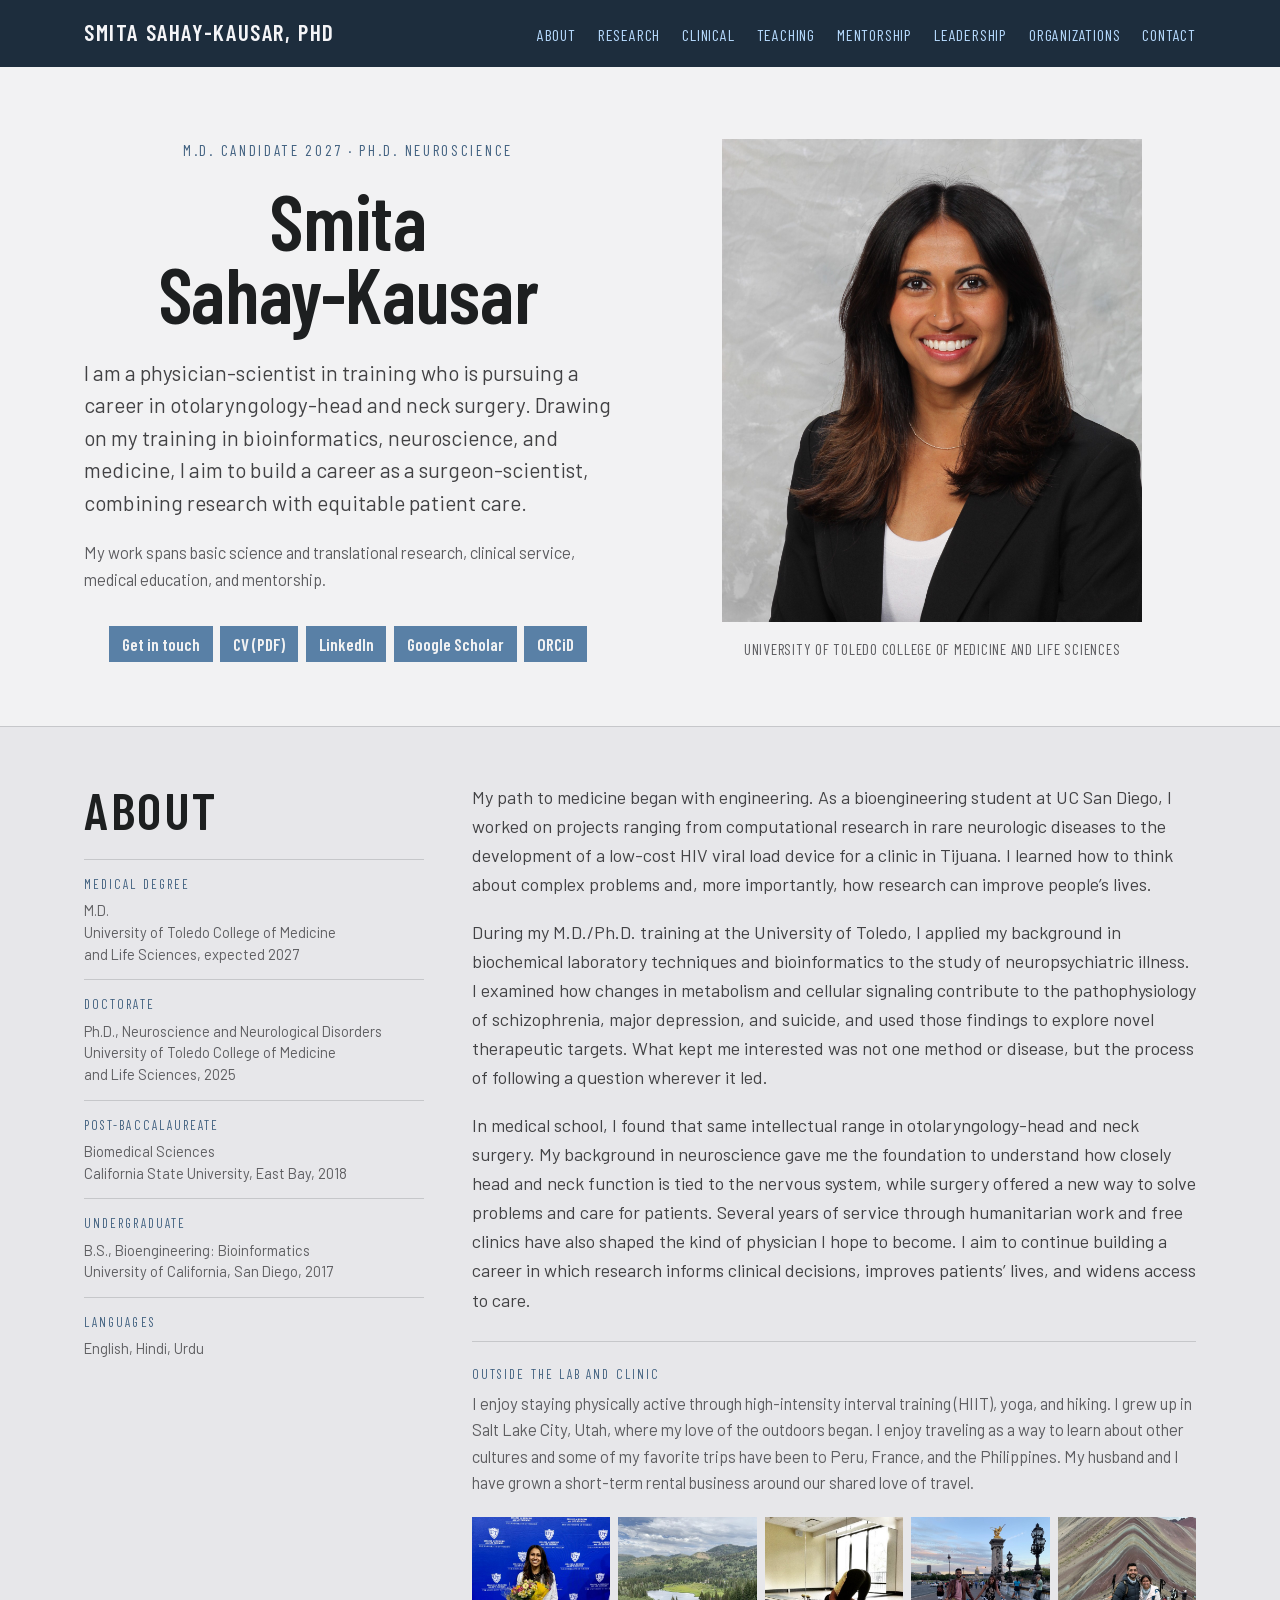
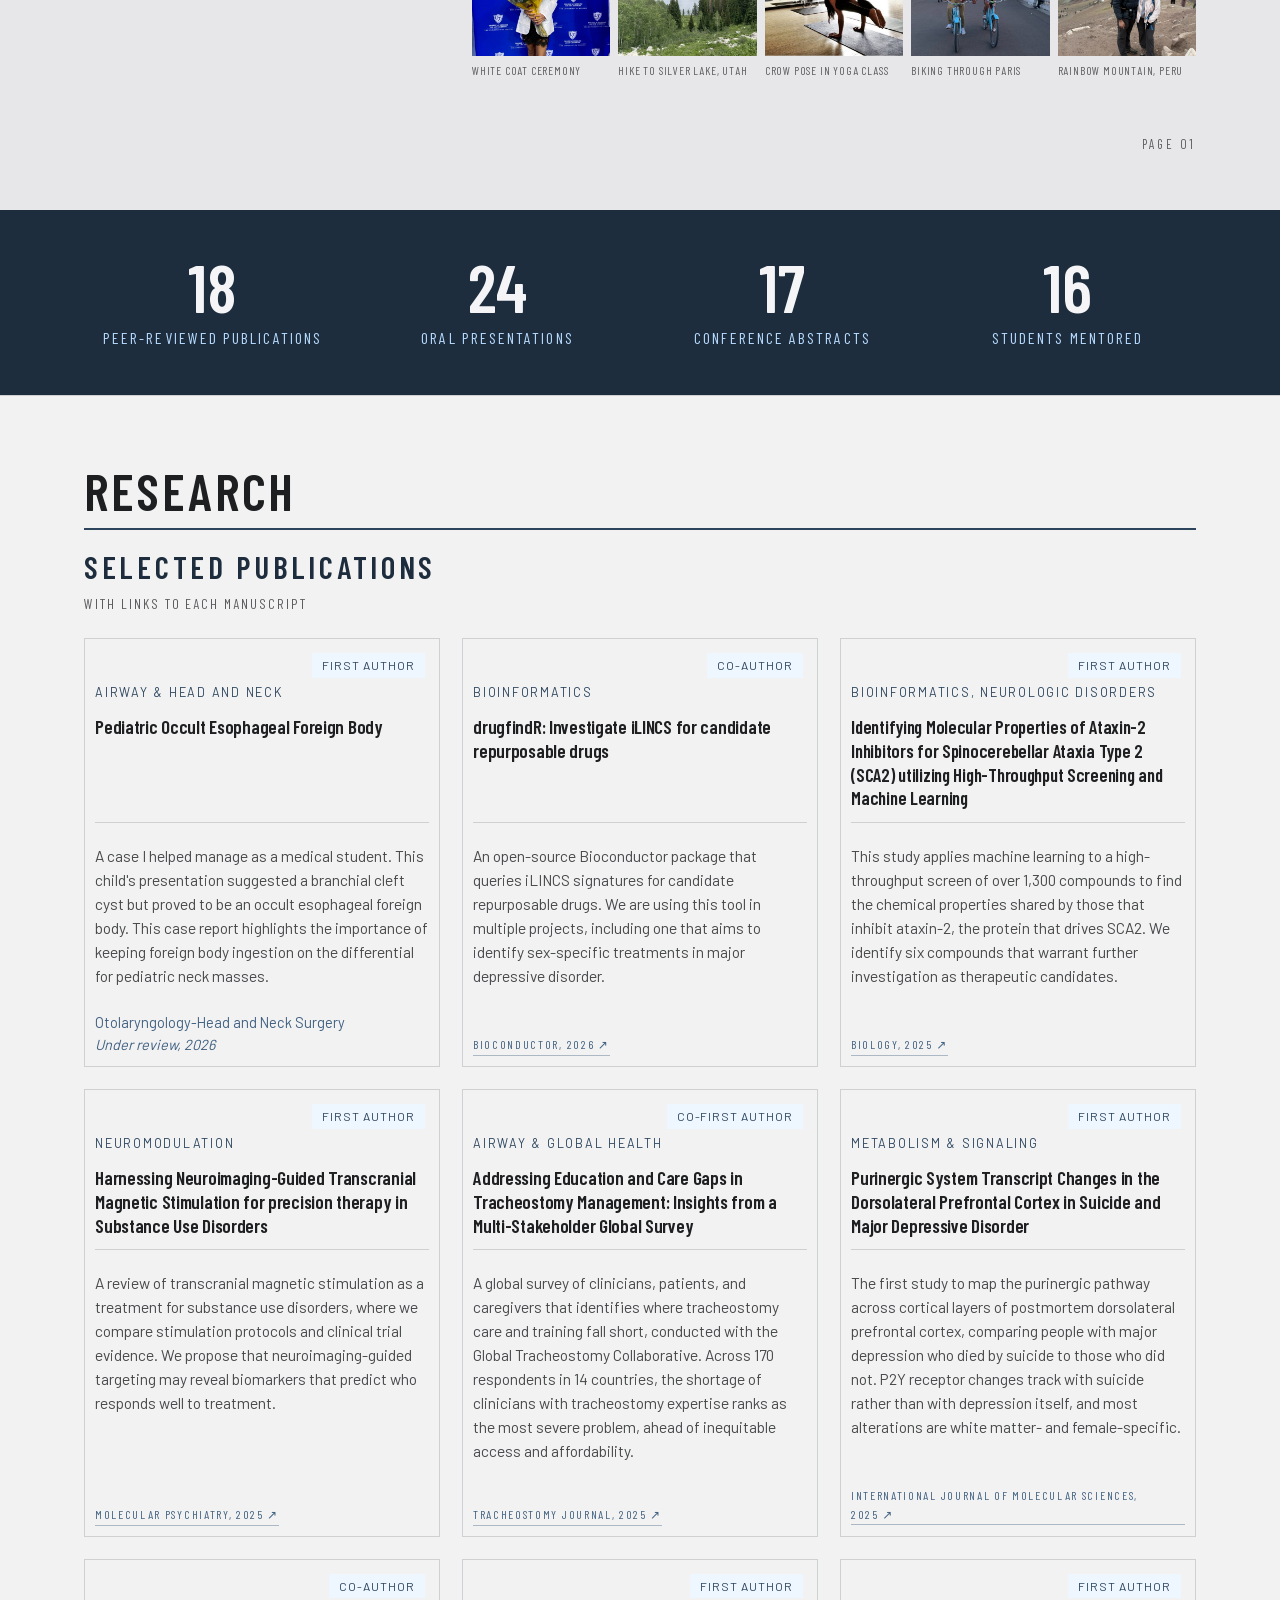
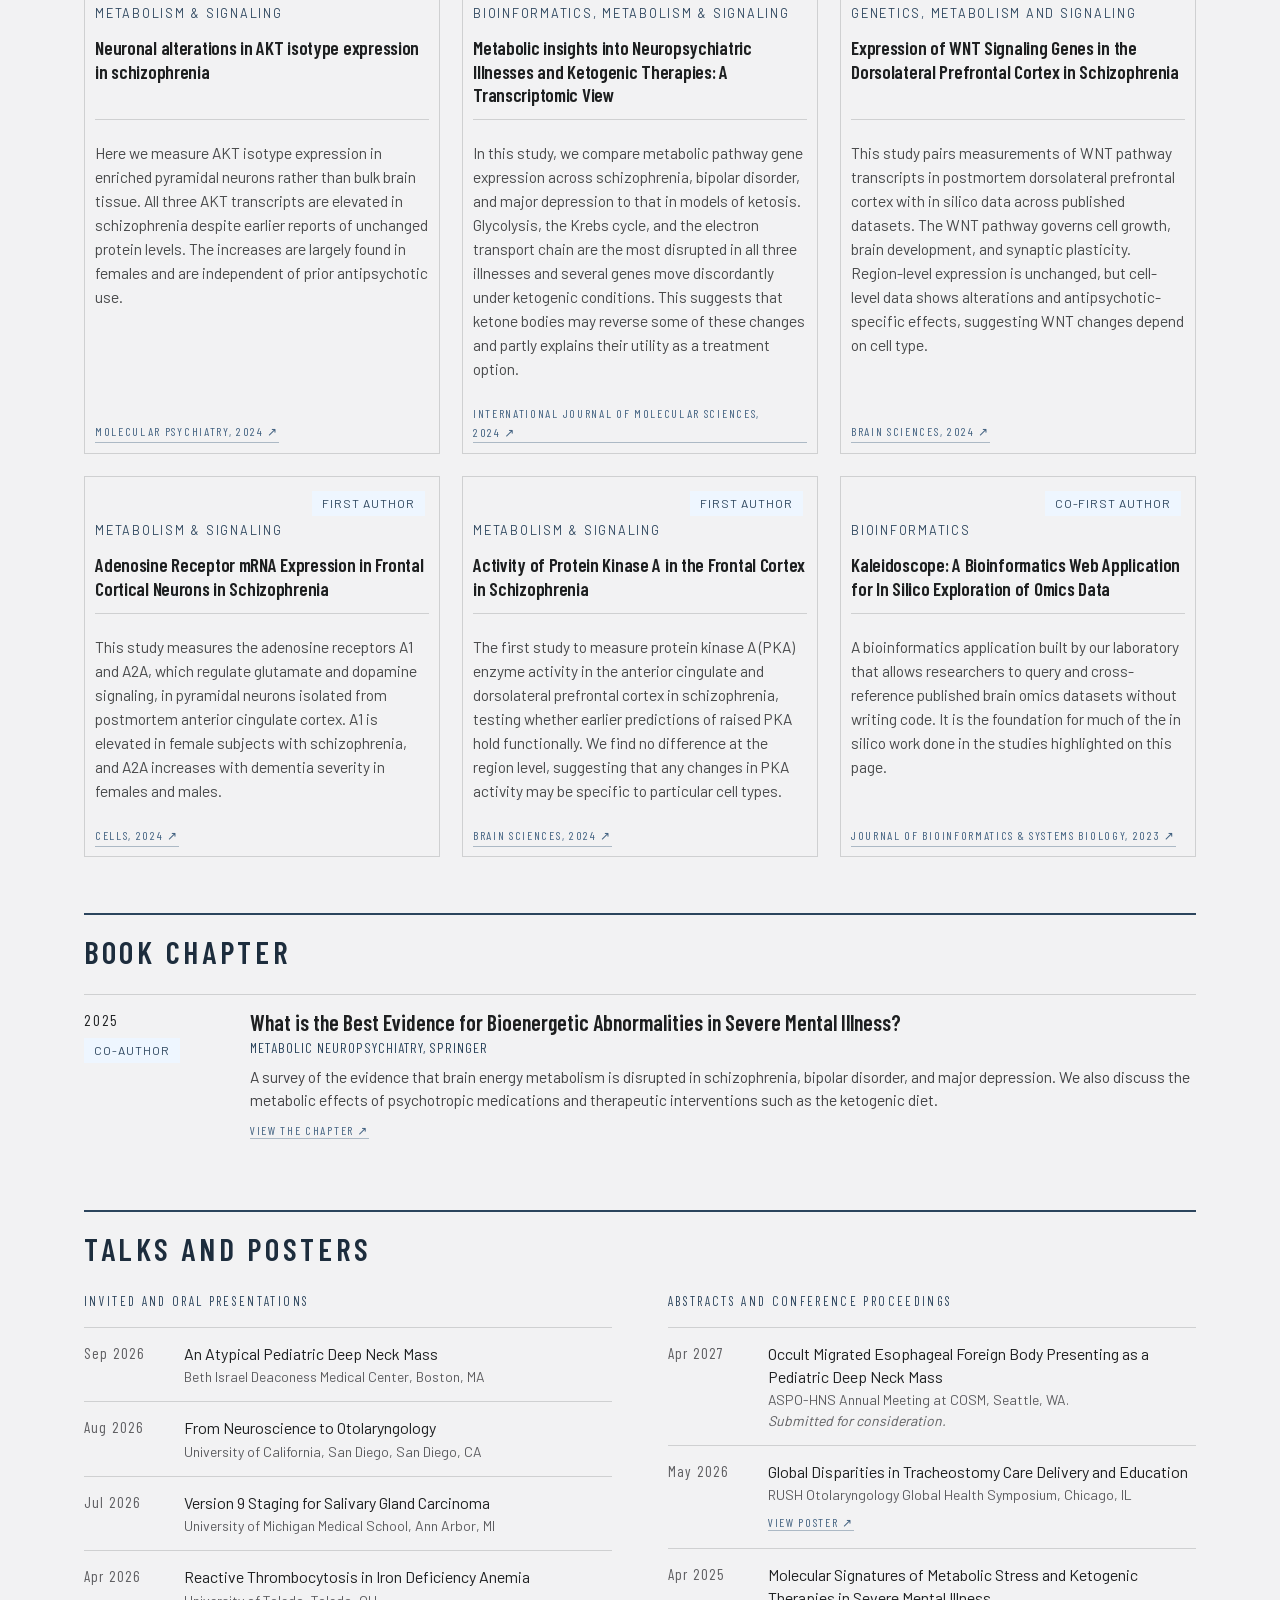
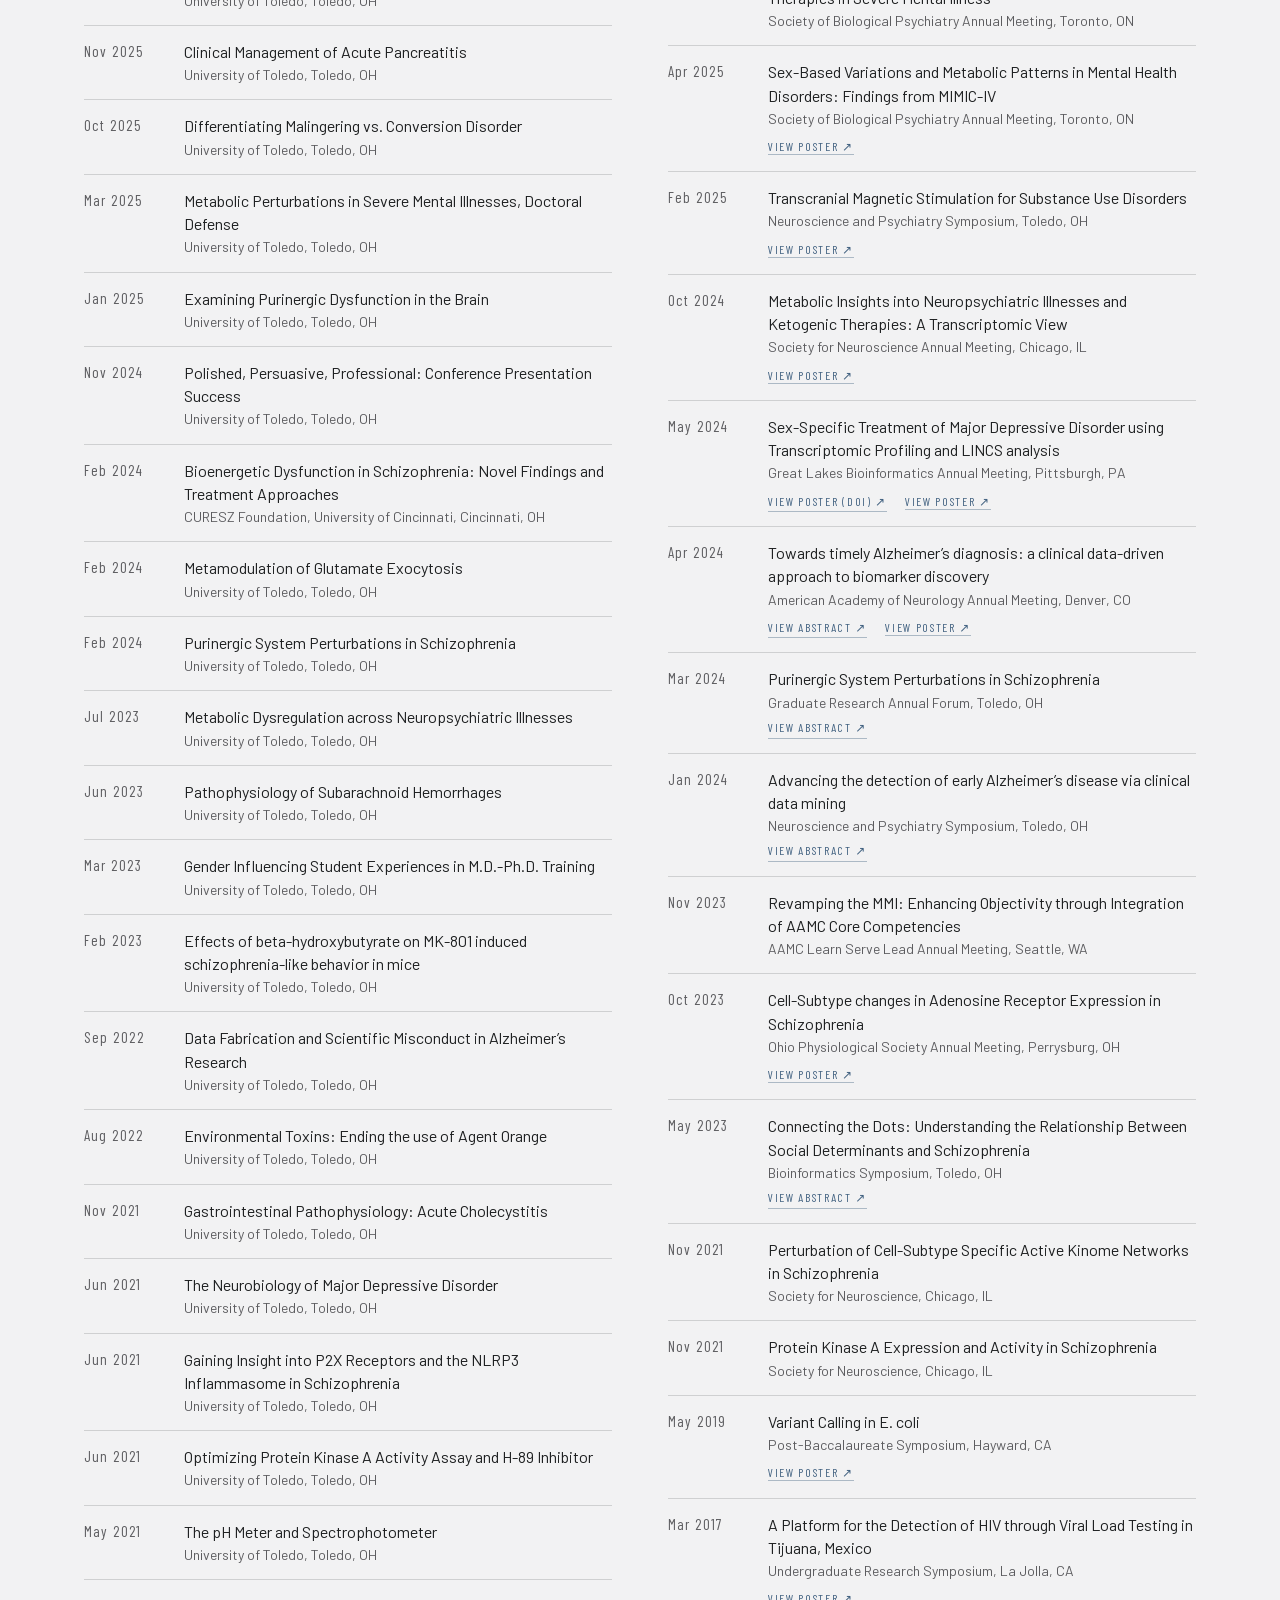
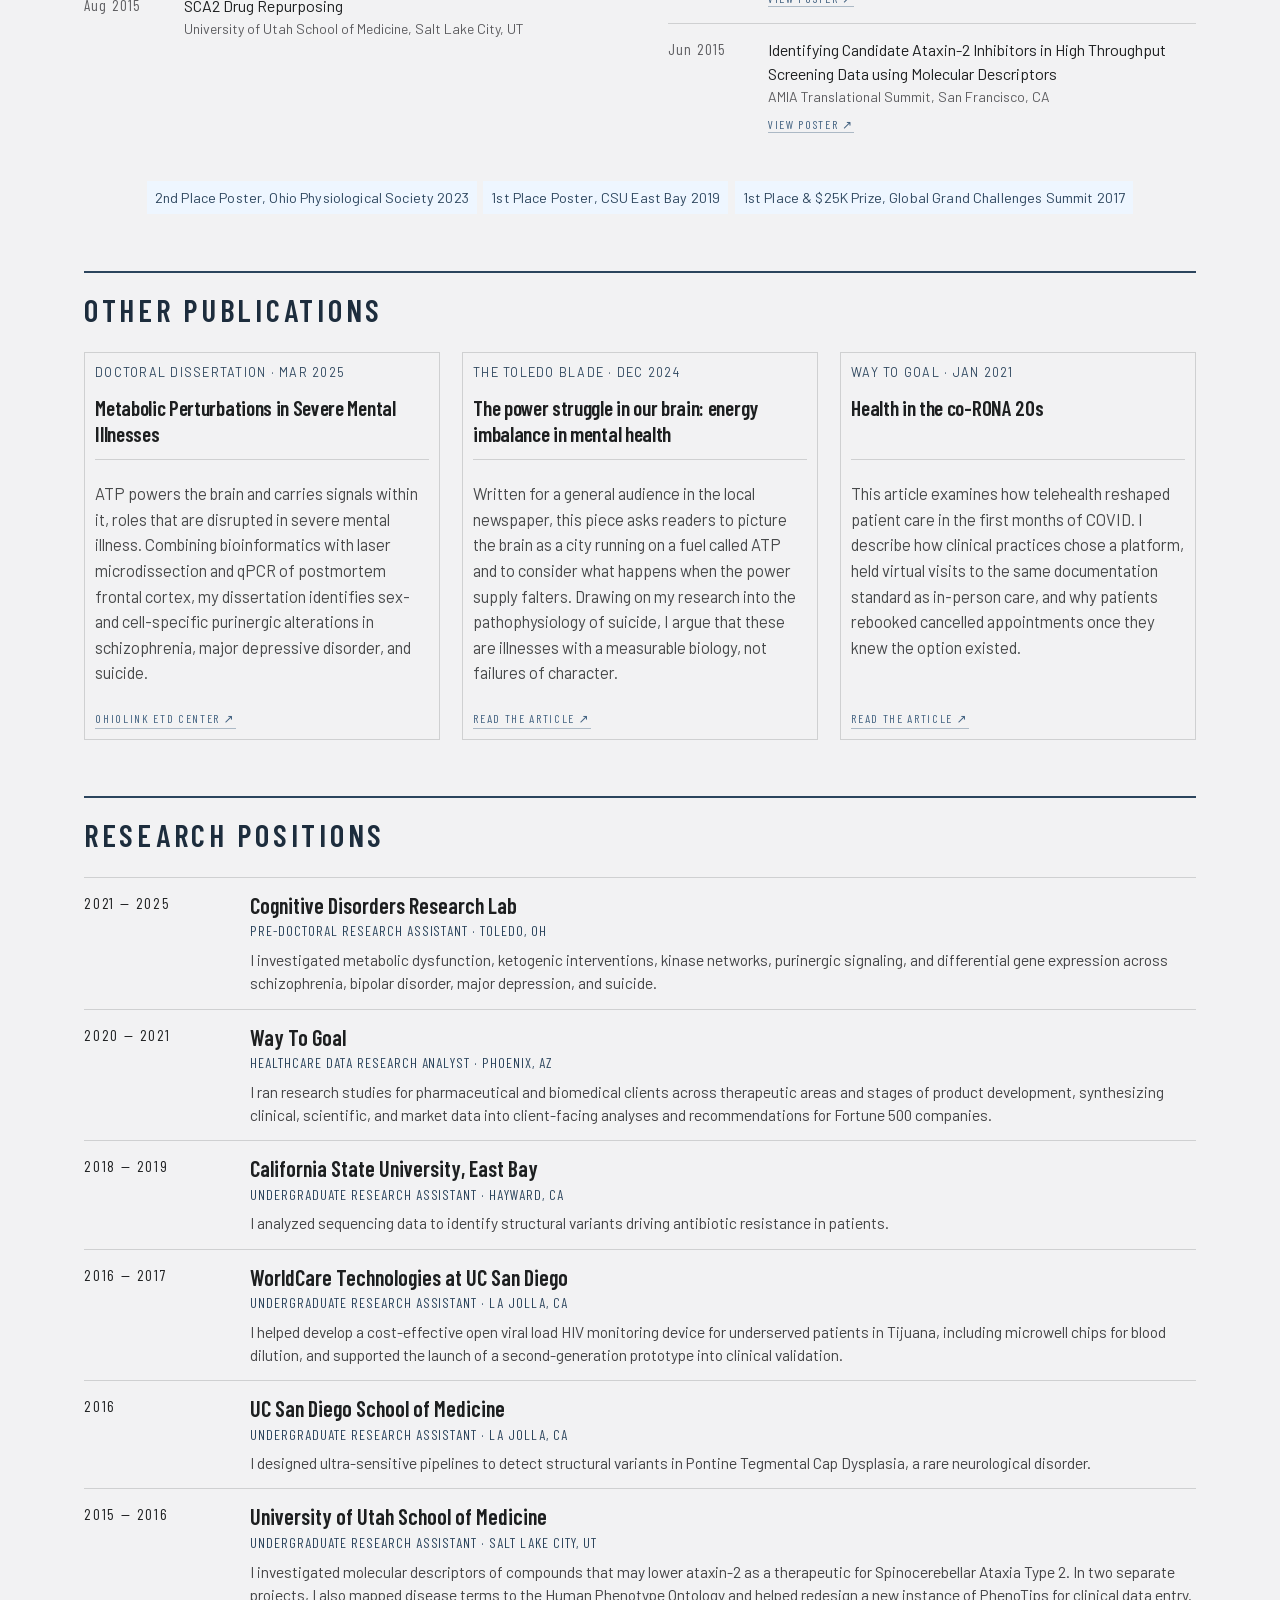
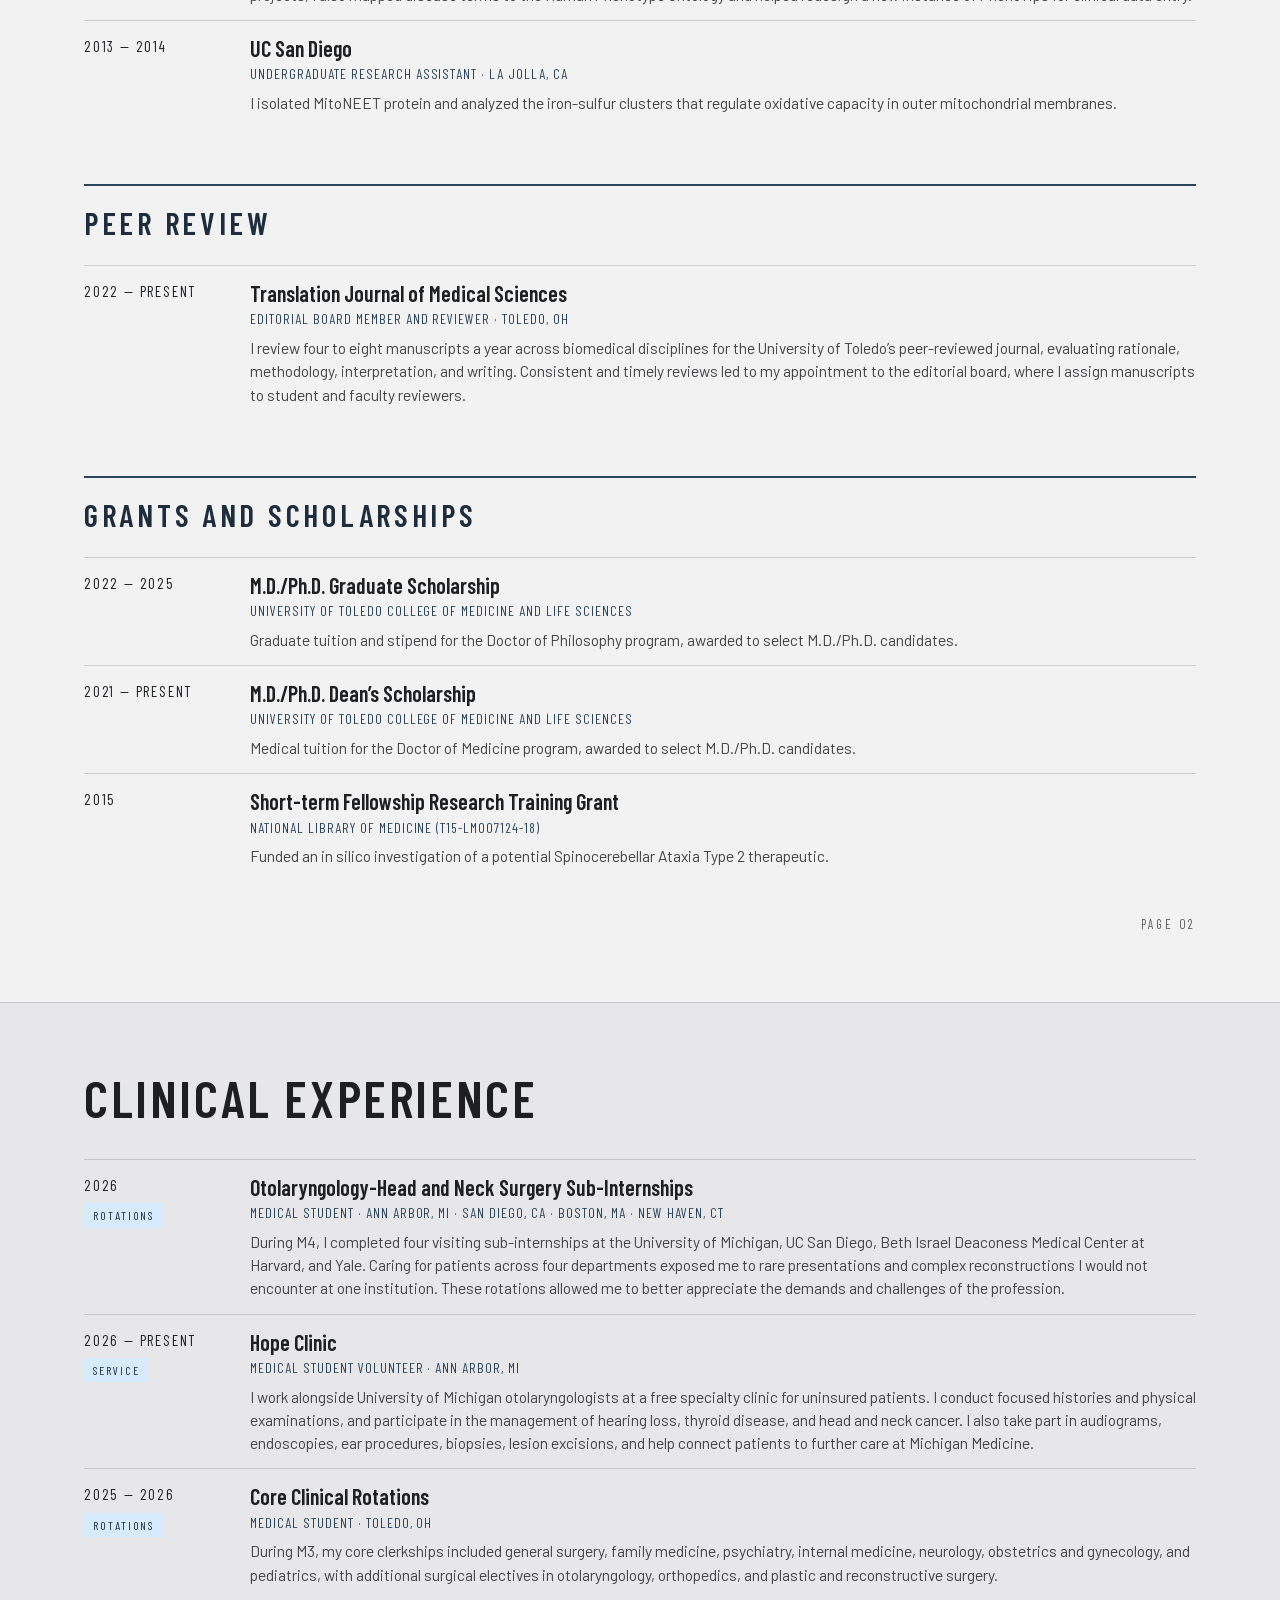
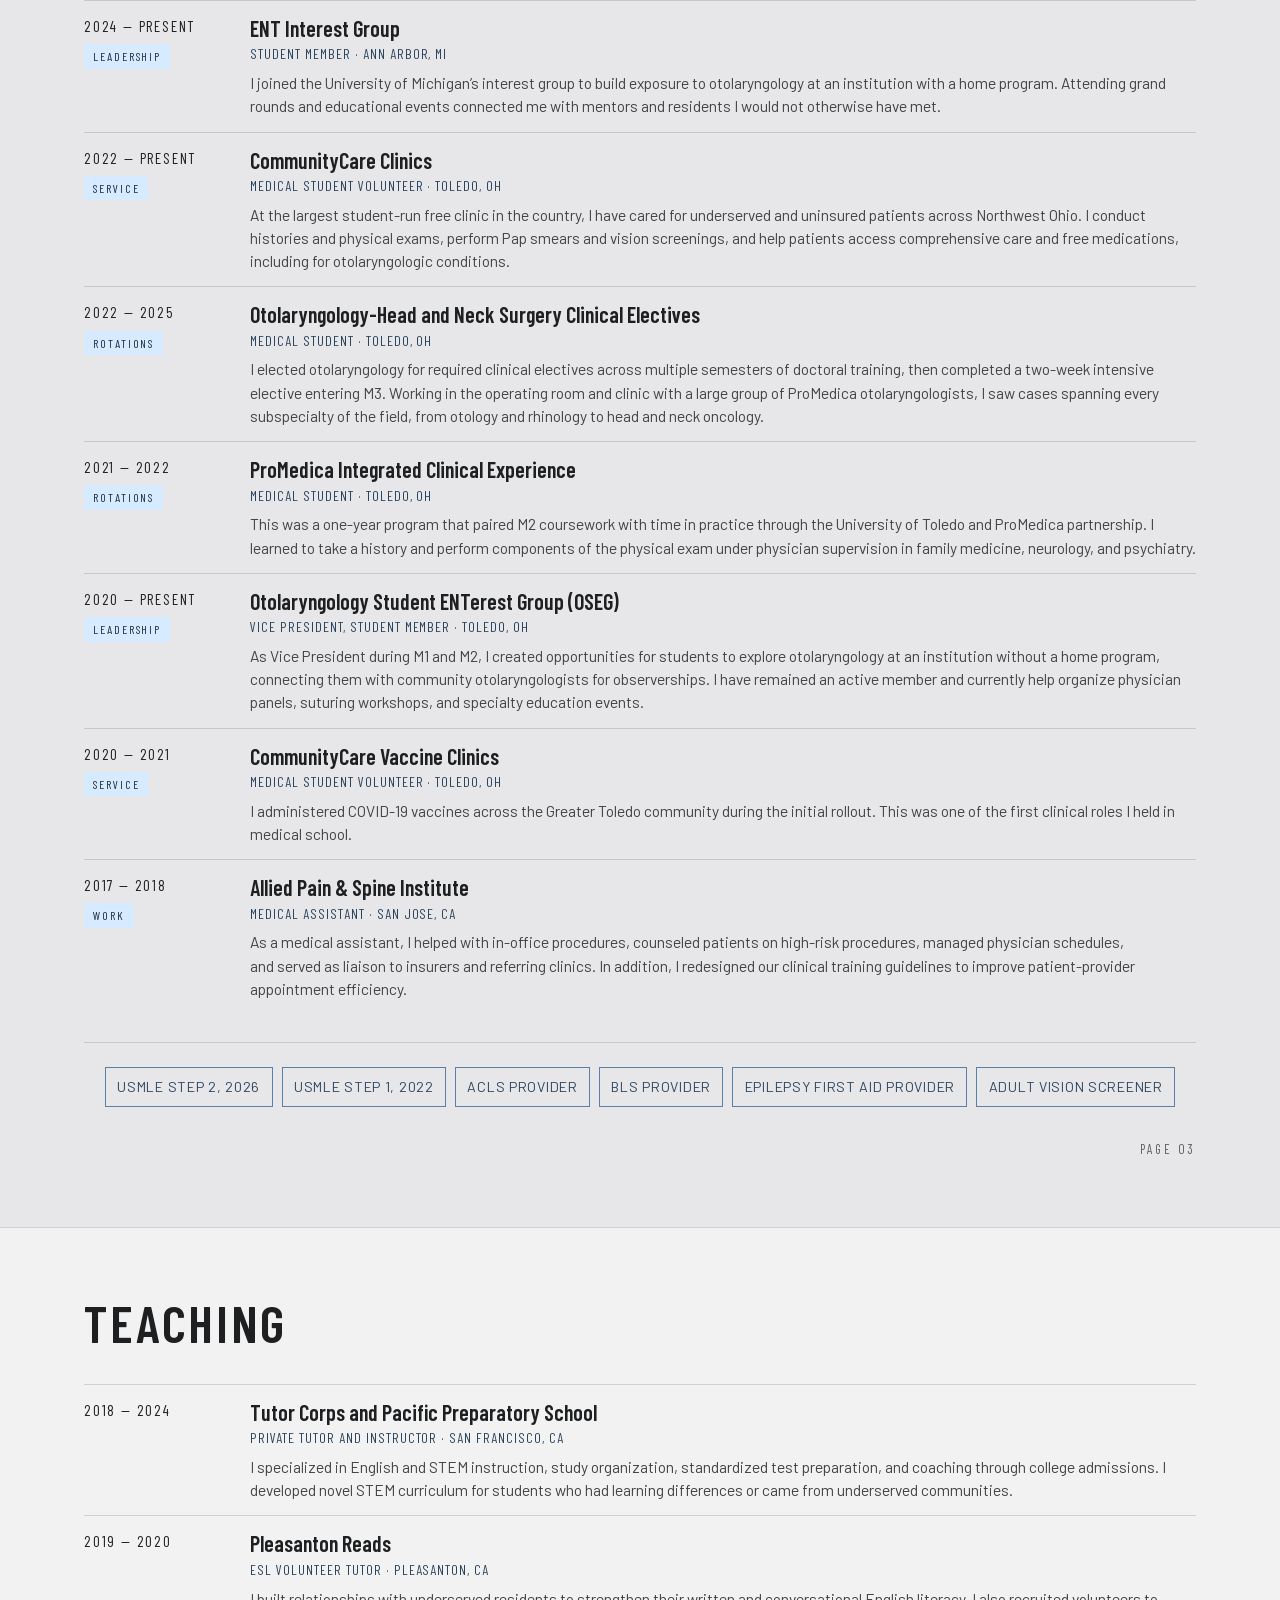
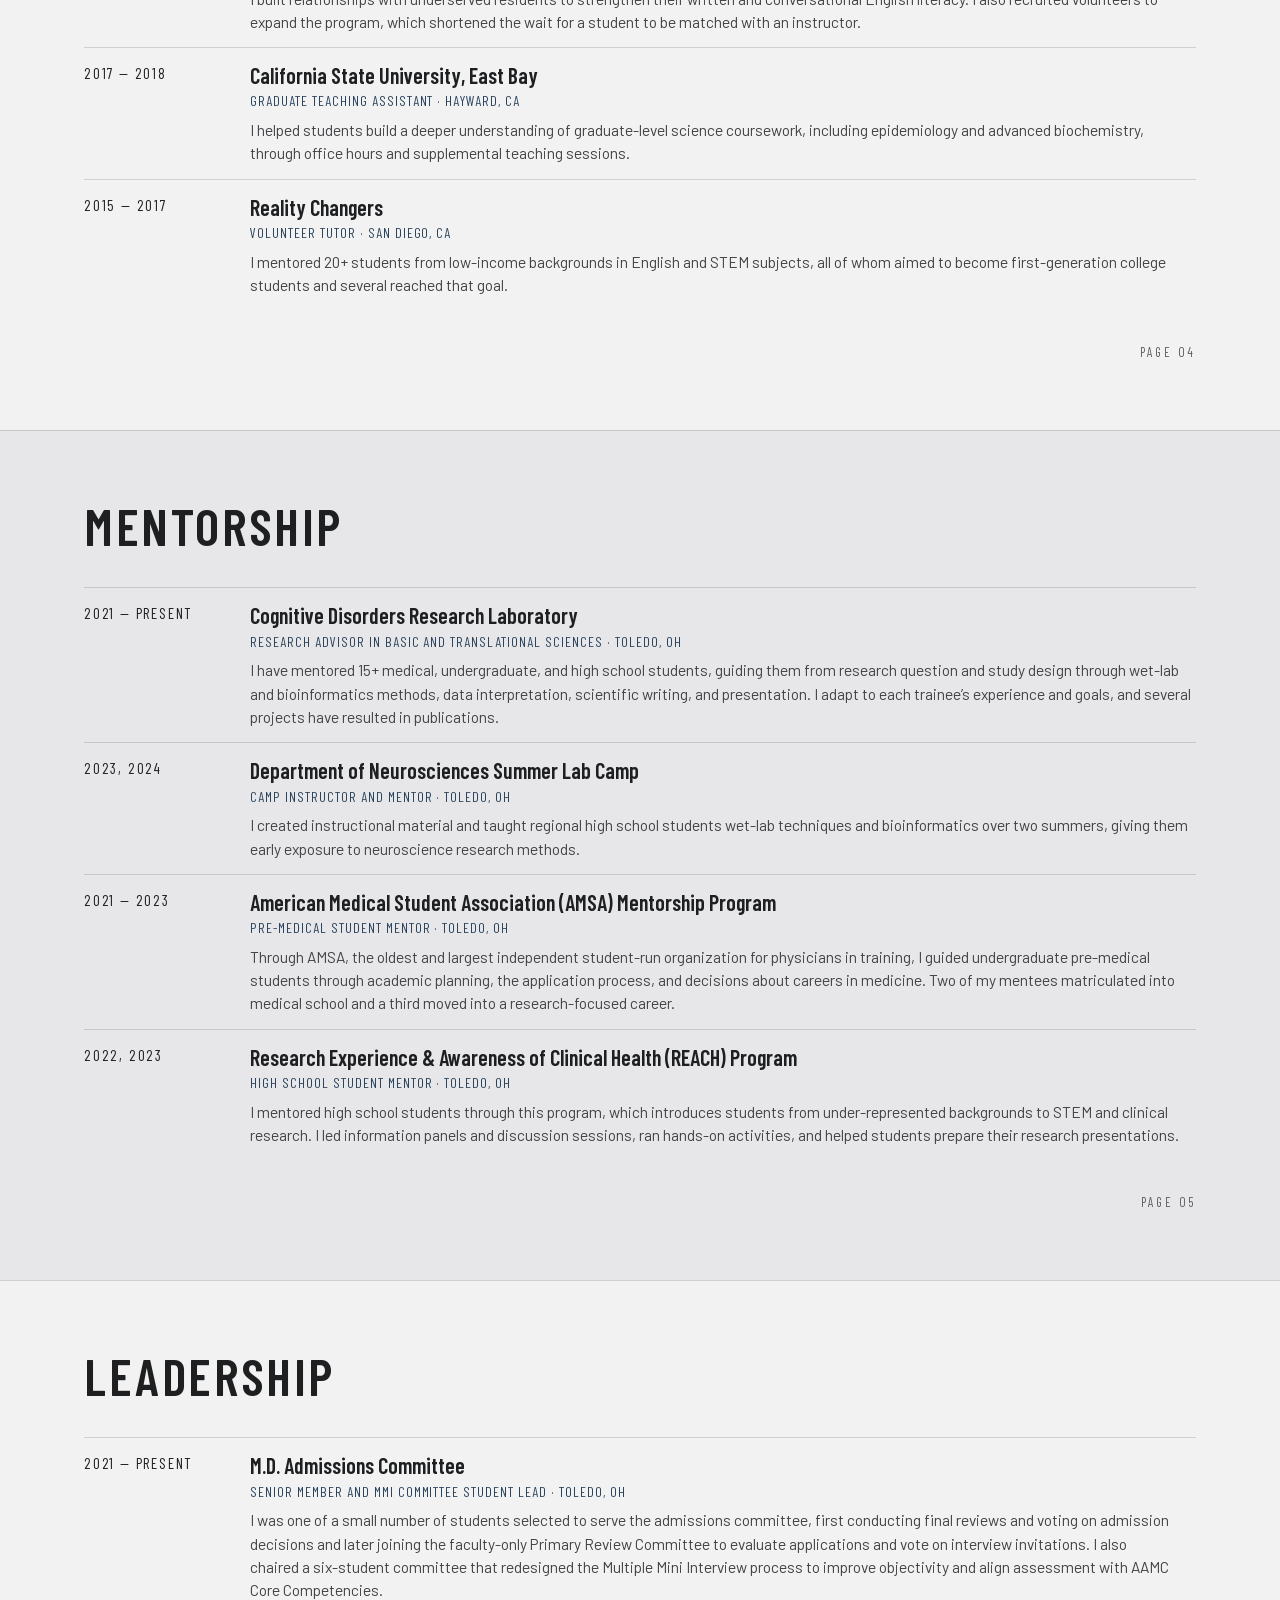
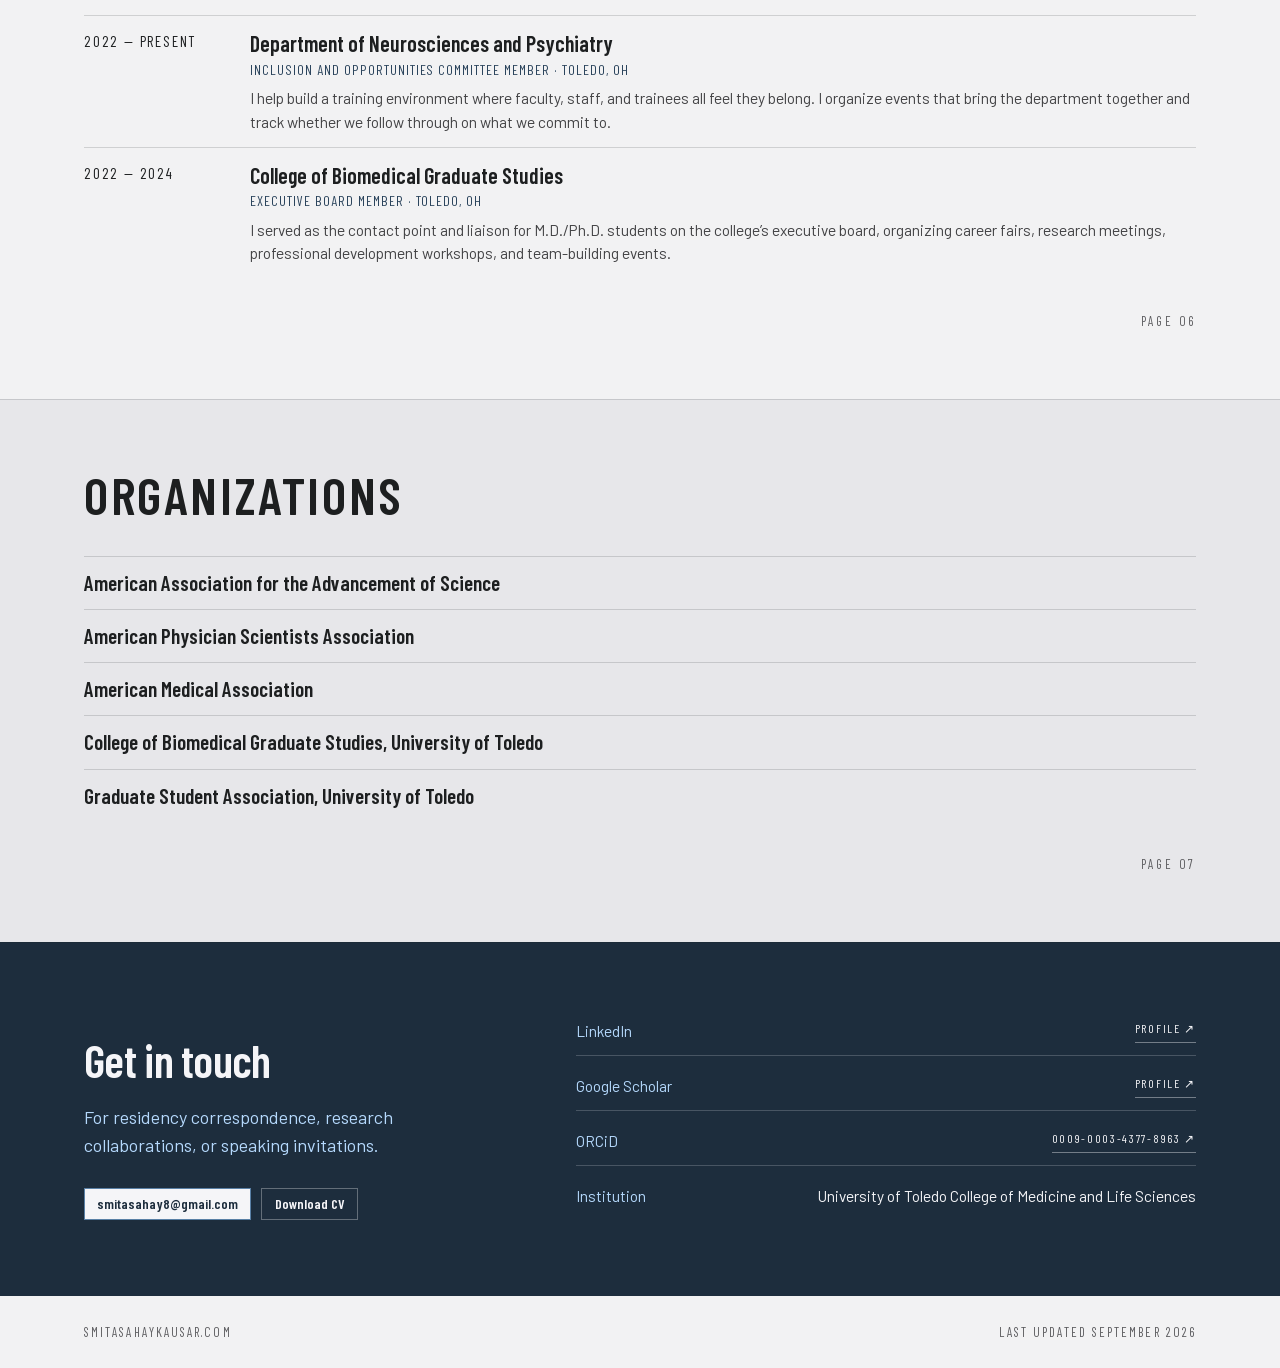
==== commit 3f993f64: "Caption the yoga photo as crow pose Applied through a TEXT_FIXES entry in unbundle.py so a rebuild f" ====
--- a/index.html
+++ b/index.html
@@ -140,9 +140,9 @@
             </figure>
             <figure style="margin:0">
               <div style="position:relative;aspect-ratio:1/1;overflow:hidden;background:var(--color-neutral-200)">
-                <img src="assets/img/yoga.jpg" alt="Frog pose in yoga class" style="position:absolute;top:0;left:0;width:100%;height:100%;object-fit:cover;display:block">
-              </div>
-              <figcaption style="margin:7px 0 0;font-family:var(--font-heading);font-size:11.5px;letter-spacing:0.07em;text-transform:uppercase;line-height:1.3;overflow-wrap:anywhere;color:var(--color-neutral-700)">Frog pose in yoga class</figcaption>
+                <img src="assets/img/yoga.jpg" alt="Crow pose in yoga class" style="position:absolute;top:0;left:0;width:100%;height:100%;object-fit:cover;display:block">
+              </div>
+              <figcaption style="margin:7px 0 0;font-family:var(--font-heading);font-size:11.5px;letter-spacing:0.07em;text-transform:uppercase;line-height:1.3;overflow-wrap:anywhere;color:var(--color-neutral-700)">Crow pose in yoga class</figcaption>
             </figure>
             <figure style="margin:0">
               <div style="position:relative;aspect-ratio:1/1;overflow:hidden;background:var(--color-neutral-200)">
